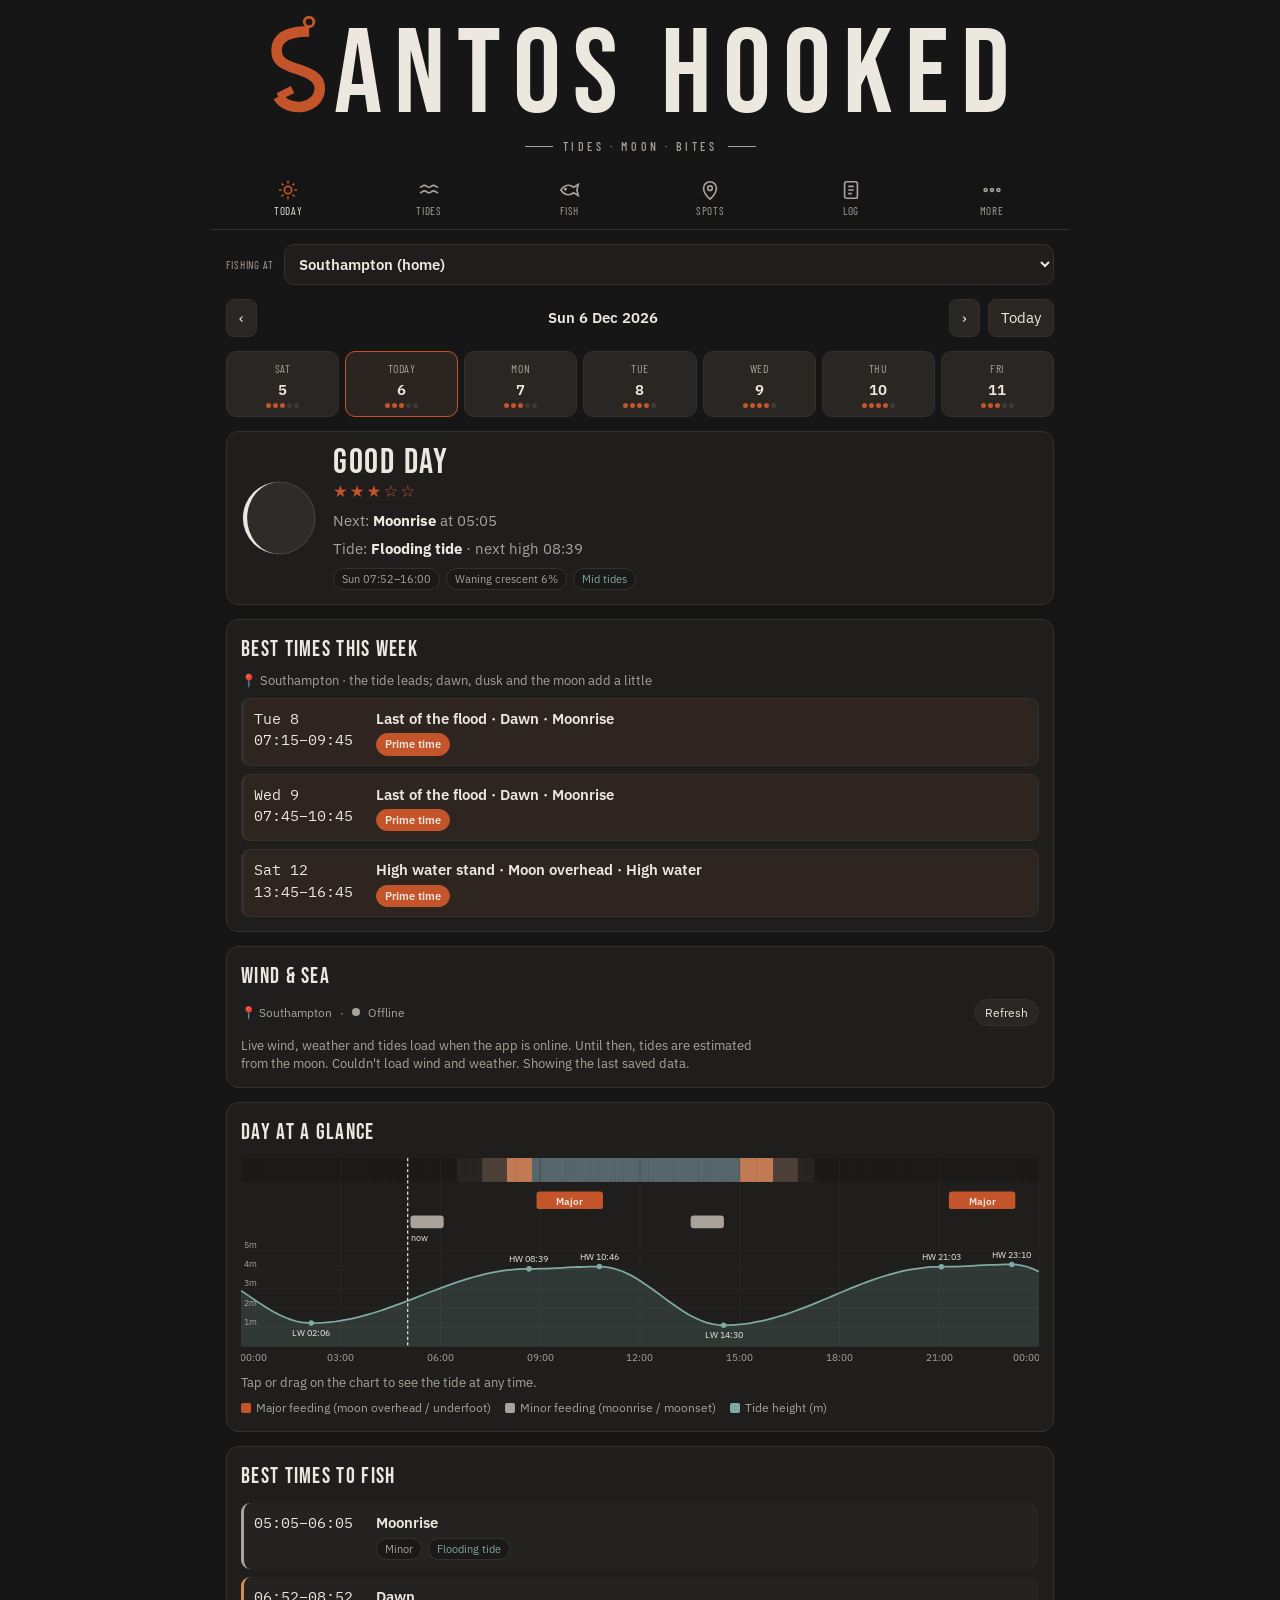
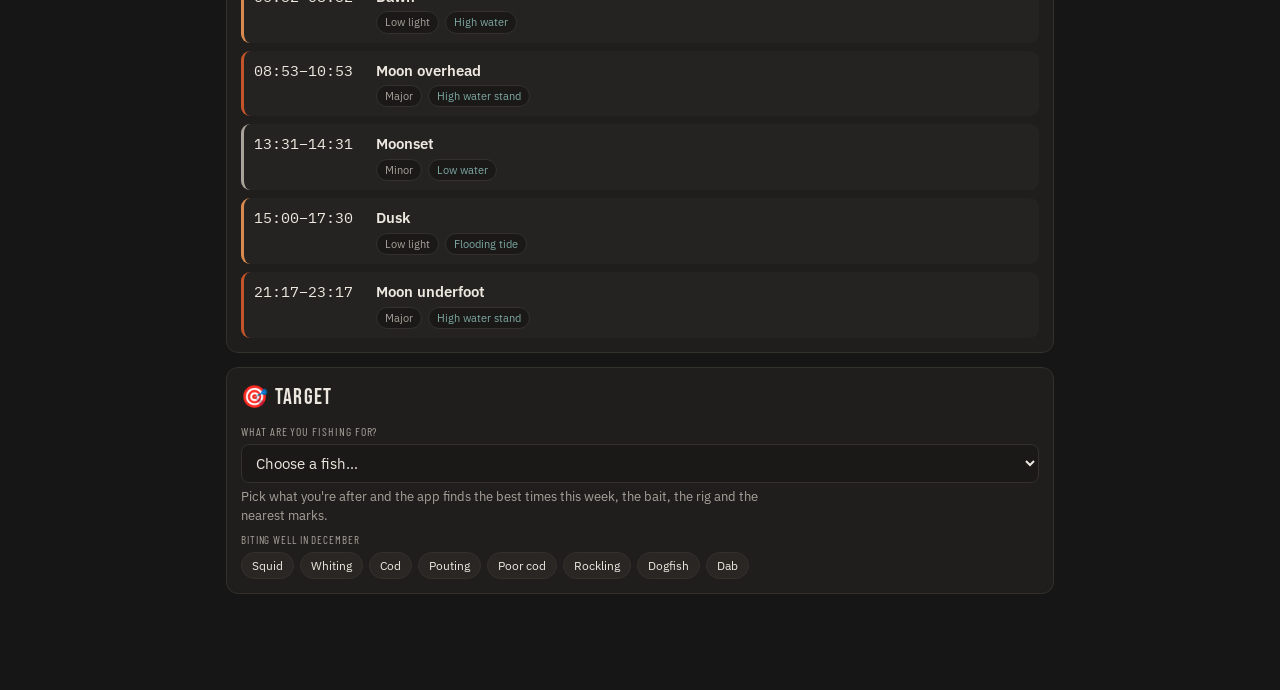
==== index.html @ 3e82cb3c "Best times and Target are now tide-led, hour by hour; dawn/dusk and moon are small bonuses Co-Author" ====
<!DOCTYPE html>
<html lang="en-GB">
<head>
<meta charset="utf-8">
<meta name="color-scheme" content="dark">
<meta name="viewport" content="width=device-width, initial-scale=1, viewport-fit=cover">
<title>Santos Hooked Tides</title>
<meta name="theme-color" content="#161616">
<meta name="apple-mobile-web-app-capable" content="yes">
<meta name="mobile-web-app-capable" content="yes">
<meta name="apple-mobile-web-app-status-bar-style" content="black-translucent">
<meta name="apple-mobile-web-app-title" content="Santos Tides">
<link rel="manifest" href="manifest.webmanifest">
<link rel="icon" href="icon-192.png">
<link rel="apple-touch-icon" href="apple-touch-icon.png">
<link rel="preconnect" href="https://fonts.googleapis.com">
<link rel="preconnect" href="https://fonts.gstatic.com" crossorigin>
<link href="https://fonts.googleapis.com/css2?family=Bebas+Neue&family=Barlow+Condensed:wght@500;600&family=IBM+Plex+Sans:wght@400;500;600&family=IBM+Plex+Mono:wght@500&display=swap" rel="stylesheet">
<style>
:root {
  /* Santos Hooked brand: charcoal, bone and rust; sea-green for water. Layout: one page per topic, bottom tab bar. */
  --sea: #161616;
  --panel: #1f1e1d;
  --card: #252321;
  --deep: #1a1918;
  --line: #34312d;
  --ink: #EDE8DF;
  --muted: #A8A29A;
  --rust: #C4552B;
  --moon: #EDE8DF;
  --tide: #7FA9A3;
  --dusk: #D98A4E;
  --bad: #D9634B;
  --font-display: "Bebas Neue", "Barlow Condensed", "Arial Narrow", sans-serif;
  --font-label: "Barlow Condensed", "Arial Narrow", sans-serif;
  --font-body: "IBM Plex Sans", "Segoe UI", system-ui, sans-serif;
  --font-mono: "IBM Plex Mono", ui-monospace, Menlo, monospace;
  color-scheme: dark;
}
* { box-sizing: border-box; }
html, body { overflow-x: clip; margin: 0; background: var(--sea); color: var(--ink); font-family: var(--font-body); font-size: 15px; line-height: 1.45; }
.wrap { display: grid; grid-template-columns: minmax(0, 1fr); gap: 14px; max-width: 860px; margin: 0 auto; padding: calc(16px + env(safe-area-inset-top)) calc(16px + env(safe-area-inset-right)) calc(96px + env(safe-area-inset-bottom)) calc(16px + env(safe-area-inset-left)); }
.wrap > *, .page > * { min-width: 0; }
header.brand { display: grid; gap: 8px; justify-items: center; text-align: center; }
header.brand h1 { display: inline-block; padding-left: .1em; }
h1 { font-family: var(--font-display); font-weight: 400; font-size: clamp(2rem, 10vw, 2.6rem); line-height: .9; margin: 0; letter-spacing: .1em; white-space: nowrap; }
h1 .hookS { height: .8em; width: auto; vertical-align: baseline; margin-right: .06em; overflow: visible; }
.tagline { display: flex; align-items: center; justify-content: center; gap: 10px; font-family: var(--font-label); font-weight: 500; font-size: .8rem; letter-spacing: .3em; color: var(--muted); text-transform: uppercase; }
.tagline i { display: block; width: 28px; height: 1px; background: var(--muted); }
.pagetitle { font-family: var(--font-display); font-weight: 400; font-size: 2rem; letter-spacing: .06em; margin: 4px 0 0; line-height: 1; }
.pagesub { color: var(--muted); margin: 4px 0 0; font-size: .9rem; }
h2 { font-family: var(--font-display); font-weight: 400; font-size: 1.45rem; letter-spacing: .06em; margin: 0 0 10px; }
h3 { font-family: var(--font-label); font-weight: 600; font-size: 1rem; letter-spacing: .08em; text-transform: uppercase; color: var(--muted); margin: 14px 0 6px; }
.mono { font-family: var(--font-mono); font-variant-numeric: tabular-nums; }
.page { display: none; gap: 14px; grid-template-columns: minmax(0, 1fr); }
.page.on { display: grid; }
.panel { background: var(--panel); border: 1px solid var(--line); border-radius: 12px; padding: 14px; }
button { font: inherit; color: var(--ink); background: #292623; border: 1px solid var(--line); border-radius: 8px; padding: 7px 12px; cursor: pointer; }
button:hover { background: #35302b; }
button:focus-visible, input:focus-visible, a:focus-visible { outline: 2px solid var(--rust); outline-offset: 2px; }
a { color: var(--tide); }
.nav { display: flex; align-items: center; gap: 8px; justify-content: space-between; }
.datelabel { font-weight: 600; text-align: center; flex: 1; }
.week { display: grid; grid-template-columns: repeat(7, minmax(0, 1fr)); gap: 6px; }
.day { padding: 8px 2px; text-align: center; border-radius: 10px; display: grid; gap: 2px; }
.day.sel { border-color: var(--rust); background: #2c2420; }
.day .dn { font-family: var(--font-label); font-size: .78rem; color: var(--muted); text-transform: uppercase; letter-spacing: .05em; }
.day .dd { font-weight: 600; }
.dots { display: flex; justify-content: center; gap: 2px; }
.dots i { width: 5px; height: 5px; border-radius: 50%; background: #3d3934; }
.dots i.on { background: var(--rust); }
.hero { display: grid; grid-template-columns: auto minmax(0, 1fr); gap: 16px; align-items: center; }
.rating { font-family: var(--font-display); font-size: 2.3rem; letter-spacing: .05em; line-height: 1; }
.stars { color: var(--rust); letter-spacing: 2px; font-size: 1.1rem; }
.next { margin-top: 6px; color: var(--muted); }
.next b { color: var(--ink); }
.kv { display: grid; grid-template-columns: minmax(0, 1fr) auto; gap: 6px 12px; }
.kv span:nth-child(odd) { color: var(--muted); }
.moonrow { display: flex; gap: 14px; align-items: center; margin-bottom: 10px; }
.moonname { font-weight: 600; font-size: 1.05rem; }
.list { display: grid; gap: 8px; }
.row { display: grid; grid-template-columns: 112px minmax(0, 1fr); gap: 10px; align-items: start; padding: 9px 10px; border-radius: 9px; background: var(--card); border-left: 3px solid var(--line); }
.row.major { border-left-color: var(--rust); }
.row.minor { border-left-color: var(--muted); }
.row.dawn, .row.dusk { border-left-color: var(--dusk); }
.row.prime { background: #2e2420; }
.row .what { font-weight: 600; }
.chips { display: flex; gap: 6px; flex-wrap: wrap; }
.row .chips { margin-top: 4px; }
.chip { font-size: .74rem; padding: 2px 8px; border-radius: 99px; background: var(--deep); color: var(--muted); border: 1px solid var(--line); }
.chip.prime { color: var(--ink); background: var(--rust); border-color: var(--rust); font-weight: 600; }
.chip.tide { color: var(--tide); }
.chip.size { color: var(--ink); border-color: #5a4a3e; }
.chip.ret { color: #fff; background: #7a2e20; border-color: #9a3d2a; font-weight: 600; }
.chip.bait { color: var(--ink); background: #1c1b1a; }
.timeline { overflow-x: auto; }
.timeline svg { display: block; width: 100%; min-width: 560px; height: auto; }
.legend { display: flex; gap: 14px; flex-wrap: wrap; font-size: .78rem; color: var(--muted); margin-top: 8px; }
.legend i { display: inline-block; width: 10px; height: 10px; border-radius: 2px; margin-right: 5px; vertical-align: -1px; }
table { width: 100%; border-collapse: collapse; font-variant-numeric: tabular-nums; }
td, th { padding: 7px 4px; border-bottom: 1px solid var(--line); text-align: left; vertical-align: top; }
th { font-family: var(--font-label); font-weight: 600; letter-spacing: .06em; text-transform: uppercase; color: var(--muted); font-size: .8rem; }
td.r, th.r { text-align: right; }
.hw { color: var(--tide); font-weight: 600; }
.note { color: var(--muted); font-size: .84rem; margin: 10px 0 0; max-width: 65ch; }
.calib { display: flex; gap: 8px; flex-wrap: wrap; align-items: center; margin-top: 10px; }
input[type="time"], input[type="search"] { font: inherit; color: var(--ink); background: var(--deep); border: 1px solid var(--line); border-radius: 8px; padding: 7px 10px; color-scheme: dark; }
input[type="search"] { width: 100%; }
.tidedays { display: grid; grid-template-columns: repeat(auto-fill, minmax(240px, 1fr)); gap: 10px; }
.tideday { background: var(--card); border: 1px solid var(--line); border-radius: 10px; padding: 10px 12px; }
.tideday.today { border-color: var(--rust); }
.tideday .tdh { display: flex; justify-content: space-between; align-items: baseline; gap: 8px; margin-bottom: 4px; }
.tideday .tdh b { font-family: var(--font-display); font-weight: 400; font-size: 1.3rem; letter-spacing: .05em; }
.tideday td { padding: 4px 2px; }
.cal { display: grid; grid-template-columns: repeat(7, minmax(0, 1fr)); gap: 5px; }
.cal .dh { font-family: var(--font-label); color: var(--muted); font-size: .75rem; text-align: center; letter-spacing: .06em; }
.cal button { padding: 6px 0 5px; display: grid; justify-items: center; gap: 3px; border-radius: 8px; }
.cal button.today { border-color: var(--rust); }
.cal .num { font-size: .82rem; font-weight: 600; }
.cal .blank { visibility: hidden; }
.events { display: grid; gap: 6px; }
.event { display: grid; grid-template-columns: 34px minmax(0, 1fr) auto; gap: 10px; align-items: center; padding: 8px 10px; background: var(--card); border-radius: 9px; }
.filters { display: flex; gap: 8px; flex-wrap: wrap; align-items: center; }
.filters button[aria-pressed="true"] { background: var(--rust); border-color: var(--rust); }
.species { display: grid; grid-template-columns: repeat(auto-fill, minmax(260px, 1fr)); gap: 10px; }
.fish { background: var(--card); border: 1px solid var(--line); border-radius: 10px; padding: 12px; display: grid; gap: 7px; align-content: start; }
.fish.peak { border-color: #7a3a20; }
.fish .note { margin: 0; }
.fishhead { display: flex; justify-content: space-between; align-items: flex-start; gap: 8px; }
.fishname { font-family: var(--font-display); font-size: 1.45rem; letter-spacing: .05em; line-height: 1; }
.latin { font-size: .75rem; color: var(--muted); font-style: italic; }
.season { display: grid; grid-template-columns: repeat(12, minmax(0, 1fr)); gap: 2px; }
.season i { font-style: normal; font-size: .66rem; text-align: center; padding: 2px 0; border-radius: 3px; background: var(--deep); color: #5a554f; }
.season i.on { background: #3a3430; color: var(--ink); }
.season i.pk { background: var(--rust); color: var(--ink); }
.season i.cur { outline: 1.5px solid var(--tide); }
.lbl { font-family: var(--font-label); font-size: .74rem; color: var(--muted); text-transform: uppercase; letter-spacing: .08em; }
.rulebox { display: grid; gap: 8px; }
.big { display: grid; grid-template-columns: repeat(auto-fit, minmax(130px, 1fr)); gap: 8px; }
.stat { background: var(--card); border-radius: 10px; padding: 10px 12px; border-left: 3px solid var(--rust); }
.stat b { display: block; font-family: var(--font-display); font-weight: 400; font-size: 1.7rem; letter-spacing: .04em; line-height: 1.05; }
.stat span { color: var(--muted); font-size: .8rem; }
.warn { border-left: 3px solid var(--bad); background: #2a1d1a; padding: 10px 12px; border-radius: 9px; font-size: .9rem; }
ul.tight { margin: 6px 0 0; padding-left: 18px; }
ul.tight li { margin: 3px 0; }
.tablewrap { overflow-x: auto; }
nav.tabs { position: sticky; top: 0; z-index: 10; background: rgba(22,22,22,.97); border-bottom: 1px solid var(--line); margin: 0 -16px; padding: calc(4px + env(safe-area-inset-top)) 8px 4px; display: grid; grid-template-columns: repeat(6, minmax(0, 1fr)); }
nav.tabs a { display: grid; justify-items: center; gap: 2px; padding: 6px 0; color: var(--muted); text-decoration: none; font-family: var(--font-label); font-size: .74rem; letter-spacing: .06em; text-transform: uppercase; border-radius: 8px; }
nav.tabs a svg { width: 22px; height: 22px; }
nav.tabs a.on { color: var(--ink); }
nav.tabs a.on svg { color: var(--rust); }
button.small, a.btnlink { font-size: .8rem; padding: 4px 10px; border-radius: 99px; }
a.btnlink { display: inline-block; text-decoration: none; color: var(--ink); background: #292623; border: 1px solid var(--line); }
.livebar { display: flex; align-items: center; gap: 8px; color: var(--muted); font-size: .82rem; margin: -4px 0 10px; }
.livebar button { margin-left: auto; }
.dotlive, .dotoff { width: 8px; height: 8px; border-radius: 50%; background: #6fae7a; }
.dotoff { background: var(--muted); }
.wxnow { display: flex; gap: 16px; align-items: center; }
.wxdir { display: grid; justify-items: center; gap: 2px; color: var(--tide); }
.wxbig { font-family: var(--font-display); font-size: 2.6rem; letter-spacing: .04em; line-height: 1; }
.wxbig small { font-size: 1.1rem; color: var(--muted); }
.wxmsg { padding: 8px 10px; border-radius: 8px; font-size: .88rem; background: var(--card); border-left: 3px solid var(--tide); }
.wxmsg.warn { border-left-color: var(--dusk); }
.wxmsg.bad { border-left-color: var(--bad); background: #2a1d1a; }
.hours { display: flex; gap: 4px; overflow-x: auto; padding: 6px 0 4px; }
.hr { flex: 0 0 52px; display: grid; justify-items: center; gap: 2px; padding: 6px 2px; border-radius: 8px; background: var(--card); font-size: .78rem; color: var(--tide); }
.hr .mono { color: var(--muted); font-size: .7rem; }
.hr b { color: var(--ink); font-size: .95rem; }
.hr .g { color: var(--muted); font-size: .7rem; }
.hr .rp { color: #8fb0d0; font-size: .7rem; min-height: 1em; }
.hr.good { background: #3a2620; box-shadow: inset 0 -3px 0 var(--rust); }
.hr.nowh { outline: 1.5px solid var(--ink); }
.tdwx { display: flex; gap: 8px; align-items: center; flex-wrap: wrap; margin: 2px 0 6px; font-size: .8rem; color: var(--muted); }
.tdwx svg { color: var(--tide); }
.srcline { font-size: .8rem; color: var(--tide); margin: 4px 0 0; }
form.logf { display: grid; gap: 10px; }
.frow { display: grid; grid-template-columns: repeat(auto-fit, minmax(140px, 1fr)); gap: 10px; }
.field { display: grid; gap: 4px; min-width: 0; }
.field label { font-family: var(--font-label); font-size: .78rem; letter-spacing: .08em; text-transform: uppercase; color: var(--muted); }
.field input, .field select, .field textarea { font: inherit; color: var(--ink); background: var(--deep); border: 1px solid var(--line); border-radius: 8px; padding: 8px 10px; color-scheme: dark; width: 100%; min-width: 0; }
.field textarea { min-height: 60px; resize: vertical; }
button.primary { background: var(--rust); border-color: var(--rust); font-weight: 600; }
.okmsg { padding: 8px 10px; border-radius: 8px; background: var(--card); border-left: 3px solid var(--rust); font-size: .9rem; }
.catch { display: grid; grid-template-columns: auto minmax(0, 1fr); gap: 10px; background: var(--card); border: 1px solid var(--line); border-radius: 10px; padding: 10px; }
.catch img { width: 88px; height: 88px; object-fit: cover; border-radius: 8px; }
.cbody { display: grid; gap: 6px; grid-column: auto; }
.catch:not(:has(img)) .cbody { grid-column: 1 / -1; }
.morelist { display: grid; gap: 10px; }
.morelist a { display: grid; grid-template-columns: 40px minmax(0, 1fr); gap: 12px; align-items: center; padding: 14px; background: var(--panel); border: 1px solid var(--line); border-radius: 12px; text-decoration: none; color: var(--ink); }
.morelist a svg { color: var(--rust); width: 30px; height: 30px; }
.morelist a b { font-family: var(--font-display); font-weight: 400; font-size: 1.4rem; letter-spacing: .05em; display: block; line-height: 1.1; }
.morelist a span { color: var(--muted); font-size: .85rem; }
.rig { display: grid; gap: 8px; }
.rig svg { width: 100%; max-width: 420px; height: auto; background: var(--deep); border-radius: 10px; }
ol.steps { margin: 4px 0 0; padding-left: 20px; }
ol.steps li { margin: 4px 0; }
.back { font-size: .85rem; }
.leaflet-container { font: inherit; }
.leaflet-popup-content a { color: #1a6f6a; }
.scrub { margin-top: 6px; font-size: .88rem; color: var(--muted); min-height: 1.4em; }
.scrub b { color: var(--ink); }
.timeline svg { touch-action: pan-x pan-y; cursor: crosshair; }
label.btnlike { font: inherit; color: var(--ink); background: #292623; border: 1px solid var(--line); border-radius: 8px; padding: 7px 12px; cursor: pointer; }
details.more { margin-top: 10px; }
details.more > summary { cursor: pointer; font-family: var(--font-label); font-size: .78rem; letter-spacing: .08em; text-transform: uppercase; color: var(--muted); padding: 6px 0; }
.bestrow { width: 100%; text-align: left; font: inherit; color: var(--ink); cursor: pointer; }
.locbar { display: flex; align-items: center; gap: 10px; flex-wrap: wrap; }
.locbar select { flex: 1; min-width: 0; font: inherit; font-weight: 600; color: var(--ink); background: var(--panel); border: 1px solid var(--line); border-radius: 10px; padding: 9px 10px; color-scheme: dark; }

@media (prefers-reduced-motion: no-preference) { button { transition: background .15s; } }
</style>
</head>
<body>
<div class="wrap">
  <header class="brand">
    <h1 aria-label="Santos Hooked"><svg class="hookS" viewBox="14 -2 96 162" aria-hidden="true"><circle cx="80" cy="8" r="8" fill="none" stroke="var(--rust)" stroke-width="5"/><path d="M80 24 C30 24 22 44 26 64 C32 92 98 84 98 120 C98 156 44 162 28 134" fill="none" stroke="var(--rust)" stroke-width="18"/><path d="M28 134 L52 122" fill="none" stroke="var(--rust)" stroke-width="13"/></svg>ANTOS HOOKED</h1>
    <div class="tagline"><i></i>Tides · Moon · Bites<i></i></div>
  </header>
  <nav class="tabs" aria-label="Pages">
  <a href="#today" data-p="today"><svg viewBox="0 0 24 24" fill="none" stroke="currentColor" stroke-width="1.8"><circle cx="12" cy="12" r="4"/><path d="M12 2v3M12 19v3M2 12h3M19 12h3M4.9 4.9l2.1 2.1M17 17l2.1 2.1M4.9 19.1L7 17M17 7l2.1-2.1"/></svg>Today</a>
  <a href="#tides" data-p="tides"><svg viewBox="0 0 24 24" fill="none" stroke="currentColor" stroke-width="1.8"><path d="M2 9c2.5 0 2.5-2 5-2s2.5 2 5 2 2.5-2 5-2 2.5 2 5 2M2 15c2.5 0 2.5-2 5-2s2.5 2 5 2 2.5-2 5-2 2.5 2 5 2"/></svg>Tides</a>
  <a href="#fish" data-p="fish"><svg viewBox="0 0 24 24" fill="none" stroke="currentColor" stroke-width="1.8"><path d="M2 12c3-5 9-7 14-3l5-3-1.5 6L21 18l-5-3c-5 4-11 2-14-3z"/><circle cx="7" cy="11" r=".8" fill="currentColor"/></svg>Fish</a>
  <a href="#spots" data-p="spots"><svg viewBox="0 0 24 24" fill="none" stroke="currentColor" stroke-width="1.8"><path d="M12 22s7-6.5 7-12a7 7 0 0 0-14 0c0 5.5 7 12 7 12z"/><circle cx="12" cy="10" r="2.5"/></svg>Spots</a>
  <a href="#log" data-p="log"><svg viewBox="0 0 24 24" fill="none" stroke="currentColor" stroke-width="1.8"><rect x="5" y="3" width="14" height="18" rx="2"/><path d="M9 8h6M9 12h6M9 16h4"/></svg>Log</a>
  <a href="#more" data-p="more"><svg viewBox="0 0 24 24" fill="none" stroke="currentColor" stroke-width="1.8"><circle cx="5" cy="12" r="1.6"/><circle cx="12" cy="12" r="1.6"/><circle cx="19" cy="12" r="1.6"/></svg>More</a>
</nav>
  <div class="locbar" id="locbar"></div>

  <!-- TODAY -->
  <section class="page" id="p-today">
    <div class="nav">
      <button id="prev" aria-label="Previous day">‹</button>
      <div class="datelabel" id="datelabel"></div>
      <button id="next" aria-label="Next day">›</button>
      <button id="today">Today</button>
    </div>
    <div class="week" id="week"></div>
    <div class="panel" id="warnings" style="display:none"></div>
    <div class="panel hero" id="hero"></div>
    <div class="panel" id="best"></div>
    <div class="panel" id="wx"></div>
    <div class="panel">
      <h2>Day at a glance</h2>
      <div class="timeline" id="timeline"></div>
      <div class="scrub" id="scrub">Tap or drag on the chart to see the tide at any time.</div>
      <div class="legend">
        <span><i style="background:var(--rust)"></i>Major feeding (moon overhead / underfoot)</span>
        <span><i style="background:var(--muted)"></i>Minor feeding (moonrise / moonset)</span>
        <span><i style="background:var(--tide)"></i>Tide height (m)</span>
      </div>
    </div>
    <div class="panel">
      <h2>Best times to fish</h2>
      <div class="list" id="windows"></div>
    </div>
    <div class="panel" id="target"></div>
  </section>

  <!-- TIDES -->
  <section class="page" id="p-tides">
    <div><div class="pagetitle" id="tidetitle">Tides · Southampton</div><p class="pagesub" id="tidesub"></p><p class="srcline" id="tidesrc"></p></div>
    <div class="tidedays" id="tidedays"></div>
    <div class="panel" id="calibpanel">
      <h2>Line up the tides</h2>
      <p class="note" style="margin-top:0">Southampton has a double high water: the tide rises to a 1st high, stays high for 2–3 hours, then makes a 2nd high before a quick ebb. Low water is the sharpest point, so the app times everything from it. Low waters are worked out from the moon and tuned to Southampton tide tables (usually within 10 min); a live ocean model is only used if it agrees to within 20 min, because in the Solent it runs about an hour early. The two highs are less exact (within about 30 min). Check <a href="https://easytide.admiralty.co.uk/" target="_blank" rel="noopener">Admiralty EasyTide</a> (easytide.admiralty.co.uk) once, type today's first low water here (Southampton) or first high water (elsewhere), and the app lines itself up.</p>
      <div class="calib">
        <label for="hwinput" id="hwlabel">Today's first low water:</label>
        <input type="time" id="hwinput">
        <button id="calib">Line up tides</button>
        <button id="reset">Reset</button>
        <span class="note" id="offsetnote" style="margin:0"></span>
      </div>
    </div>
    <div class="panel">
      <h2>Fishing the tide</h2>
      <ul class="tight">
        <li><b>Springs</b> (a day or two after new and full moon): big range, strong flow, food stirred up. Best for bass, rays, cod and smoothhound.</li>
        <li><b>Neaps</b>: gentle flow, clearer water. Easier for float fishing, mullet, wrasse and light lures.</li>
        <li><b>Flood tide</b> into high water is the classic shore window in the Solent; the first of the ebb often fishes well too.</li>
        <li>Southampton's high-water stand between the 1st and 2nd high gives you 2–3 extra hours at the top of the tide. The ebb that follows is fast.</li>
      </ul>
    </div>
  </section>

  <!-- MOON -->
  <section class="page" id="p-moon">
    <a class="back" href="#more">‹ More</a>
    <div><div class="pagetitle">Moon</div><p class="pagesub">Phase, rise and set, and the best days ahead</p></div>
    <div class="panel" id="moonnow"></div>
    <div class="panel">
      <h2>Next 4 weeks</h2>
      <div class="cal" id="cal"></div>
      <p class="note">Dots show the day's rating. Tap a day to open it.</p>
    </div>
    <div class="panel">
      <h2>Coming up</h2>
      <div class="events" id="events"></div>
    </div>
    <div class="panel">
      <h2>How the moon affects fishing</h2>
      <ul class="tight">
        <li><b>Major periods</b>: about 2 hours around the moon passing overhead or underfoot. Fish feed hardest then.</li>
        <li><b>Minor periods</b>: about 1 hour around moonrise and moonset.</li>
        <li><b>New and full moon</b> give the strongest days, and they also bring spring tides.</li>
        <li>When a major or minor period lands on <b>dawn or dusk</b>, with the tide flooding, high or just turned, it's prime time. At low water it isn't, whatever the moon says.</li>
        <li>For <b>squid at night</b>, a dark sky (new moon, or moon below the horizon) makes pier lights work best.</li>
      </ul>
    </div>
  </section>

  <!-- FISH -->
  <section class="page" id="p-fish">
    <div><div class="pagetitle" id="fishtitle">Fish of the Solent</div><p class="pagesub" id="fishsub"></p></div>
    <div class="filters">
      <button id="f-season" aria-pressed="true">In season</button>
      <button id="f-all" aria-pressed="false">All species</button>
      <input type="search" id="f-q" placeholder="Search fish or bait" aria-label="Search fish or bait">
    </div>
    <div class="species" id="species"></div>
    <p class="note" id="fishnote">Species and seasons are for the Solent and the south coast. Sizes are the legal minimum to keep a fish in the Southern IFCA area (Hampshire, Dorset and the Isle of Wight), measured from the tip of the snout to the end of the tail. See Rules for details.</p>
  </section>

  <!-- RULES -->
  <section class="page" id="p-rules">
    <a class="back" href="#more">‹ More</a>
    <div><div class="pagetitle">Rules · what you can keep</div><p class="pagesub" id="rulessub">Recreational sea angling, Southern IFCA area. Checked 7 Nov 2026.</p></div>
    <div id="rulesregion"></div>
    <div id="rules-pt" style="display:none"></div>
    <div id="rules-uk" style="display:contents">

    <div class="panel rulebox">
      <h2>Bass</h2>
      <div class="big">
        <div class="stat"><b>42 cm</b><span>minimum size</span></div>
        <div class="stat"><b>3 a day</b><span>per angler, Apr–Jan</span></div>
        <div class="stat"><b>Feb–Mar</b><span>catch and release only</span></div>
      </div>
      <ul class="tight">
        <li>Applies from the shore and from a boat. No bass may be taken with fixed or drift nets, and bass caught for fun can never be sold.</li>
        <li><b>Southampton Water bass nursery area</b>, 30 April to 1 November: from a boat you must not target bass or use sandeel as bait for any fish. Fawley power station outfall: all year. Shore fishing is not covered, but return small bass there.</li>
      </ul>
    </div>

    <div class="panel rulebox">
      <h2>Pollack</h2>
      <div class="big">
        <div class="stat"><b>30 cm</b><span>minimum size</span></div>
        <div class="stat"><b>3 a day</b><span>new limit for 2026</span></div>
      </div>
      <p class="note" style="margin:0">The UK and EU agreed a recreational limit of 3 pollack per angler per day for 2026. Check gov.uk that it's in force before you keep a fourth.</p>
    </div>

    <div class="panel">
      <h2>Must go back</h2>
      <ul class="tight">
        <li><b>European eel</b>: anglers can't keep them (Environment Agency byelaw).</li>
        <li><b>Tope</b>: tope caught on rod and line must be released (national rules).</li>
        <li><b>Shad</b> (allis and twaite): protected.</li>
        <li><b>Undulate ray</b>: endangered; release it alive (Angling Trust advice).</li>
        <li><b>Any fish under its minimum size</b>: return it to the sea straight away.</li>
      </ul>
    </div>

    <div class="panel">
      <h2>Minimum sizes · fish</h2>
      <div class="tablewrap"><table>
        <thead><tr><th>Species</th><th class="r">Legal min</th><th class="r">Recommended</th></tr></thead>
        <tbody id="sizetable"></tbody>
      </table></div>
      <p class="note">Legal = the law. Recommended = the size at which most fish have bred at least once (Angling Trust guidance). There's no legal daily limit for other species, but take only what you'll eat.</p>
    </div>

    <div class="panel">
      <h2>Minimum sizes · shellfish</h2>
      <div class="tablewrap"><table>
        <thead><tr><th>Species</th><th>Measure</th><th class="r">Min size</th></tr></thead>
        <tbody>
          <tr><td>Lobster</td><td>Carapace length</td><td class="r mono">87 mm</td></tr>
          <tr><td>Edible (brown) crab</td><td>Shell width</td><td class="r mono">140 mm</td></tr>
          <tr><td>Spider crab</td><td>Shell length</td><td class="r mono">M 130 / F 120 mm</td></tr>
          <tr><td>Velvet crab</td><td>Shell width</td><td class="r mono">65 mm</td></tr>
          <tr><td>King scallop</td><td>Shell width</td><td class="r mono">110 mm</td></tr>
          <tr><td>Queen scallop</td><td>Shell width</td><td class="r mono">40 mm</td></tr>
          <tr><td>Whelk</td><td>Shell length</td><td class="r mono">45 mm</td></tr>
          <tr><td>Razor clam</td><td>Shell length</td><td class="r mono">100 mm</td></tr>
          <tr><td>Mussel</td><td>Shell length</td><td class="r mono">50 mm</td></tr>
          <tr><td>Oyster</td><td>Won't pass a ring</td><td class="r mono">70 mm</td></tr>
          <tr><td>Cockle</td><td>Won't pass a square gauge</td><td class="r mono">23.8 mm</td></tr>
        </tbody>
      </table></div>
      <ul class="tight">
        <li>Never keep lobsters carrying eggs (berried) or with a V-notch in the tail.</li>
        <li>The crab and scallop sizes are for the eastern Channel (ICES area 7d), which includes the Solent.</li>
      </ul>
      <div class="warn" style="margin-top:10px">Shellfish from Southampton Water and parts of the Solent can be unsafe to eat because of water quality. Check the local shellfish classification before cooking anything you gather.</div>
    </div>

    <div class="panel">
      <h2>Sources</h2>
      <ul class="tight">
        <li><a href="https://www.southern-ifca.gov.uk/minimum-sizes" target="_blank" rel="noopener">Southern IFCA · minimum sizes</a></li>
        <li><a href="https://www.southern-ifca.gov.uk/bass-regulations" target="_blank" rel="noopener">Southern IFCA · bass rules and nursery areas</a></li>
        <li><a href="https://www.gov.uk/government/publications/minimum-conservation-reference-sizes-mcrs/minimum-conservation-reference-sizes-mcrs-in-uk-waters." target="_blank" rel="noopener">GOV.UK · minimum sizes in UK waters</a></li>
        <li><a href="https://www.gov.uk/government/publications/bass-industry-guidance-2026/bass-fishing-guidance-2025" target="_blank" rel="noopener">GOV.UK · bass fishing guidance</a></li>
        <li><a href="https://anglingtrust.net/minimum-conservation-reference-sizes-mcrss/" target="_blank" rel="noopener">Angling Trust · recommended sizes</a></li>
      </ul>
      <p class="note">Rules change. If in doubt, call Southern IFCA on 01202 721373. You can also ask them for a free fish measuring sticker.</p>
    </div>
    </div>
  </section>

  <!-- SPOTS -->
  <section class="page" id="p-spots">
    <div><div class="pagetitle">Spots</div><p class="pagesub" id="spotsub"></p></div>
    <div class="filters">
      <button id="s-month" aria-pressed="true">Good this month</button>
      <button id="s-all" aria-pressed="false">All spots</button>
    </div>
    <div class="panel" style="padding:0;overflow:hidden"><div id="map" style="height:340px;background:#1f1e1d"></div><div class="note" id="mapnote" style="margin:0;padding:8px 12px">Tap a mark to see what's in season and fish there. Rust = good this month · ★ = your spots · blue = selected place.</div></div>
    <div class="panel" id="myspots"></div>
    <div class="species" id="spots"></div>
    <p class="note">Access, parking and fishing rules can change. Follow local signs, and check tide times before walking out on spits or mud.</p>
  </section>

  <!-- LOG -->
  <section class="page" id="p-log">
    <div><div class="pagetitle">Catch log</div><p class="pagesub">Saved on this phone only. Tide, moon and wind are added automatically.</p></div>
    <div class="panel">
      <h2>Add a catch</h2>
      <form class="logf" id="logform">
        <div class="frow">
          <div class="field"><label for="l-sp">Species</label><select id="l-sp"></select></div>
          <div class="field"><label for="l-len">Length (cm)</label><input id="l-len" type="number" inputmode="decimal" step="0.5" min="0"></div>
          <div class="field"><label for="l-wt">Weight (kg)</label><input id="l-wt" type="number" inputmode="decimal" step="0.01" min="0"></div>
        </div>
        <div class="note" id="l-hint" style="margin:-4px 0 0"></div>
        <div class="frow">
          <div class="field"><label for="l-bait">Bait or lure</label><input id="l-bait" list="l-baits" autocomplete="off"><datalist id="l-baits"></datalist></div>
          <div class="field"><label for="l-spot">Spot</label><select id="l-spot"></select></div>
        </div>
        <div class="frow">
          <div class="field"><label for="l-time">When</label><input id="l-time" type="datetime-local"></div>
          <div class="field"><label for="l-kept">Kept or released</label><select id="l-kept"><option>Released</option><option>Kept</option></select></div>
        </div>
        <div class="field"><label for="l-photo">Photo</label><input id="l-photo" type="file" accept="image/*"></div>
        <div class="field"><label for="l-notes">Notes</label><textarea id="l-notes" placeholder="Who caught it, the rig, anything worth remembering"></textarea></div>
        <div class="chips"><button type="submit" class="primary">Save catch</button><button type="button" id="l-export">Export CSV</button></div>
        <div class="chips"><button type="button" id="l-backup">Back up catches</button><label class="btnlike" for="l-restore">Restore backup</label><input type="file" id="l-restore" accept="application/json,.json" style="display:none"></div>
        <p class="note" style="margin:0">Catches are saved on this phone only. Back up now and then, and keep the file in Google Drive or your email.</p>
      </form>
      <div class="okmsg" id="logmsg" style="display:none;margin-top:10px"></div>
    </div>
    <div class="panel"><h2>Your season</h2><div id="logstats"></div></div>
    <div class="list" id="loglist"></div>
  </section>

  <!-- RIGS & KNOTS -->
  <section class="page" id="p-rigs">
    <a class="back" href="#more">‹ More</a>
    <div><div class="pagetitle">Rigs &amp; knots</div><p class="pagesub">The rigs that cover most Solent shore fishing</p></div>

    <div class="panel rig">
      <h2>Two-hook flapper</h2>
      <svg viewBox="0 0 300 250" role="img" aria-label="Two-hook flapper rig diagram">
        <g stroke="#EDE8DF" stroke-width="2" fill="none">
          <line x1="120" y1="8" x2="120" y2="22"/><line x1="120" y1="34" x2="120" y2="196"/>
          <path d="M120 80 L205 108"/><path d="M120 140 L205 168"/>
          <path d="M205 108 v12 a6 6 0 0 1 -12 0 l3 -3"/><path d="M205 168 v12 a6 6 0 0 1 -12 0 l3 -3"/>
          <path d="M116 196 h8 v8 h-8z"/>
        </g>
        <g fill="#C4552B"><circle cx="120" cy="28" r="5"/><circle cx="120" cy="72" r="4"/><circle cx="120" cy="88" r="4"/><circle cx="120" cy="132" r="4"/><circle cx="120" cy="148" r="4"/></g>
        <path d="M120 206 c-12 14 -12 32 0 34 c12 -2 12 -20 0 -34z" fill="#7a7068"/>
        <g fill="#A8A29A" font-size="11" font-family="Barlow Condensed, sans-serif"><text x="132" y="18">Shock leader</text><text x="132" y="32">Swivel</text><text x="28" y="84">Beads + swivel</text><text x="214" y="122">Hook</text><text x="172" y="76">Snood 15–20 cm</text><text x="28" y="144">Beads + swivel</text><text x="132" y="204">Lead clip</text><text x="140" y="232">Lead</text></g>
      </svg>
      <p class="note" style="margin:0">Whiting, pouting, dab, flounder, dogfish. Size 1–2 hooks, 50–60 lb rig body. Plain lead lets the bait roll for flounder; a grip lead holds in fast tide.</p>
    </div>

    <div class="panel rig">
      <h2>Pulley pennel</h2>
      <svg viewBox="0 0 300 250" role="img" aria-label="Pulley pennel rig diagram">
        <g stroke="#EDE8DF" stroke-width="2" fill="none">
          <line x1="120" y1="8" x2="120" y2="36"/><line x1="130" y1="44" x2="130" y2="196"/>
          <path d="M120 36 Q170 50 185 70 L185 168"/>
          <path d="M185 168 v12 a6 6 0 0 1 -12 0 l3 -3"/><path d="M185 192 v12 a6 6 0 0 1 -12 0 l3 -3"/>
          <path d="M185 180 v12"/>
          <path d="M126 196 h8 v8 h-8z"/><path d="M130 160 l8 6"/>
        </g>
        <g fill="#C4552B"><circle cx="120" cy="40" r="6"/></g>
        <path d="M130 206 c-12 14 -12 32 0 34 c12 -2 12 -20 0 -34z" fill="#7a7068"/>
        <g fill="#A8A29A" font-size="11" font-family="Barlow Condensed, sans-serif"><text x="132" y="18">Shock leader</text><text x="26" y="44">Pulley bead/swivel</text><text x="196" y="110">Trace 60–80 lb</text><text x="196" y="186">Two hooks (pennel)</text><text x="56" y="166">Bait clip</text><text x="142" y="204">Lead link</text><text x="150" y="232">Grip lead</text></g>
      </svg>
      <p class="note" style="margin:0">Bass, rays, smoothhound and conger over rough ground. The pulley pulls the lead up off the snags when you wind in. Hooks 2/0–4/0.</p>
    </div>

    <div class="panel rig">
      <h2>Running ledger</h2>
      <svg viewBox="0 0 300 230" role="img" aria-label="Running ledger rig diagram">
        <g stroke="#EDE8DF" stroke-width="2" fill="none">
          <line x1="90" y1="8" x2="90" y2="110"/>
          <path d="M90 122 L250 190"/>
          <path d="M250 190 v12 a6 6 0 0 1 -12 0 l3 -3"/>
          <path d="M90 60 h-26"/>
        </g>
        <rect x="84" y="52" width="12" height="16" rx="2" fill="#4a453f"/>
        <path d="M64 64 c-10 12 -10 26 0 28 c10 -2 10 -16 0 -28z" fill="#7a7068"/>
        <g fill="#C4552B"><circle cx="90" cy="98" r="4"/><circle cx="90" cy="116" r="5"/></g>
        <g fill="#A8A29A" font-size="11" font-family="Barlow Condensed, sans-serif"><text x="102" y="18">Main line</text><text x="102" y="62">Lead slider (boom)</text><text x="102" y="102">Bead</text><text x="102" y="120">Swivel</text><text x="150" y="144">Trace 60–90 cm</text><text x="210" y="222">Hook</text></g>
      </svg>
      <p class="note" style="margin:0">The fish can take line without feeling the lead. Great for flounder in the estuaries, bass and mullet. Hook size 1 to 2/0 to suit the bait.</p>
    </div>

    <div class="panel rig">
      <h2>Float rig (squid, garfish, mackerel)</h2>
      <svg viewBox="0 0 300 250" role="img" aria-label="Float rig diagram">
        <path d="M0 84 q15 -6 30 0 t30 0 t30 0 t30 0 t30 0 t30 0 t30 0 t30 0 t30 0 t30 0" stroke="#7FA9A3" stroke-width="2" fill="none"/>
        <g stroke="#EDE8DF" stroke-width="2" fill="none"><line x1="120" y1="6" x2="120" y2="60"/><line x1="120" y1="112" x2="120" y2="210"/></g>
        <path d="M116 26 l8 0" stroke="#EDE8DF" stroke-width="4"/>
        <circle cx="120" cy="40" r="4" fill="#C4552B"/>
        <path d="M120 56 c-9 8 -9 40 0 56 c9 -16 9 -48 0 -56z" fill="#C4552B"/>
        <rect x="116" y="132" width="8" height="12" rx="2" fill="#7a7068"/>
        <circle cx="120" cy="154" r="4" fill="#C4552B"/><circle cx="120" cy="164" r="4" fill="#EDE8DF"/>
        <path d="M112 210 h16 l6 14 h-28z" fill="#D98A4E"/><path d="M106 226 l-6 10 M114 226 l-3 12 M126 226 l3 12 M134 226 l6 10" stroke="#EDE8DF" stroke-width="1.5"/>
        <g fill="#A8A29A" font-size="11" font-family="Barlow Condensed, sans-serif"><text x="134" y="30">Stop knot (sets depth)</text><text x="134" y="44">Bead</text><text x="138" y="76">Float</text><text x="134" y="142">Drilled bullet</text><text x="134" y="168">Bead + swivel</text><text x="134" y="192">Trace 60 cm</text><text x="148" y="222">Squid jig or baited hook</text></g>
      </svg>
      <p class="note" style="margin:0">Set the depth with the stop knot: 1–3 m for squid under lights, shallower for garfish. Use a size 4–6 hook with a mackerel strip for garfish and mackerel.</p>
    </div>

    <div class="panel">
      <h2>Knots</h2>
      <h3>Improved clinch: hooks and swivels on mono</h3>
      <ol class="steps"><li>Pass the line through the eye.</li><li>Wrap the tag end around the main line 5–7 times.</li><li>Push the tag through the small loop by the eye, then back through the big loop.</li><li>Wet it, pull tight slowly, trim.</li></ol>
      <h3>Palomar: best for braid</h3>
      <ol class="steps"><li>Double 15 cm of line and push the loop through the eye.</li><li>Tie a loose overhand knot with the doubled line.</li><li>Pass the hook or swivel through the loop.</li><li>Wet it, pull both ends tight, trim.</li></ol>
      <h3>Uni knot: all-rounder</h3>
      <ol class="steps"><li>Pass the line through the eye and lay the tag back alongside, making a loop.</li><li>Wrap the tag around both lines inside the loop 5–6 times.</li><li>Wet it and pull the tag to snug the turns.</li><li>Pull the main line to slide the knot down to the eye. Trim.</li></ol>
      <h3>Uni-to-uni: main line to shock leader</h3>
      <ol class="steps"><li>Overlap the two ends by about 20 cm.</li><li>Tie a uni knot with the leader around the main line (5 turns).</li><li>Tie a uni knot with the main line around the leader (8–10 turns if it's braid).</li><li>Wet both, pull them together, trim close.</li></ol>
      <h3>Stop knot: for float rigs</h3>
      <ol class="steps"><li>Lay a short piece of line or power gum along the main line, making a loop.</li><li>Wrap the tag through the loop 4–5 times.</li><li>Pull tight and leave the ends 1 cm long so they pass through the rod rings.</li></ol>
    </div>

    <div class="panel">
      <h2>Quick guide</h2>
      <ul class="tight">
        <li><b>Shock leader:</b> 10 lb breaking strain for every 1 oz of lead (5 oz lead = 50 lb leader). Always use one when casting hard; a snapped lead can kill.</li>
        <li><b>Hooks:</b> size 1–2 for whiting, pouting, dab and flounder; 2–6 for plaice and sole; 6–10 for mullet and bream; 1/0–3/0 for bass and smoothhound; 3/0–6/0 for rays and conger.</li>
        <li><b>Leads:</b> grip leads in fast tide (Calshot, Hurst); plain leads to roll a bait in the estuaries.</li>
      </ul>
    </div>
  </section>

  <!-- MORE -->
  <section class="page" id="p-more">
    <div><div class="pagetitle">More</div></div>
    <div class="panel"><div class="field" style="margin:0"><label for="langsel">Language / Idioma</label><select id="langsel" data-notr><option value="en">English</option><option value="pt">Português (Portugal)</option></select></div></div>
    <div class="morelist">
      <a href="#moon"><svg viewBox="0 0 24 24" fill="none" stroke="currentColor" stroke-width="1.8"><path d="M20 14.5A8 8 0 1 1 9.5 4a6.5 6.5 0 0 0 10.5 10.5z"/></svg><div><b>Moon</b><span>Phases, calendar, best days and spring tides</span></div></a>
      <a href="#rules"><svg viewBox="0 0 24 24" fill="none" stroke="currentColor" stroke-width="1.8"><path d="M3 8l2-2 13 13-2 2zM7 6l2 2M9 4l2 2M11 6l1 1M13 8l2 2M15 10l1 1"/></svg><div><b>Rules</b><span>Legal sizes, bag limits, bass nursery areas, shellfish</span></div></a>
      <a href="#rigs"><svg viewBox="0 0 24 24" fill="none" stroke="currentColor" stroke-width="1.8"><path d="M12 2v12a4 4 0 1 1-4-4"/><circle cx="12" cy="2.5" r="1"/></svg><div><b>Rigs &amp; knots</b><span>Flapper, pulley, ledger and float rigs, plus 5 knots</span></div></a>
    </div>
    <div class="panel">
      <h2>About</h2>
      <p class="note" style="margin-top:0">Weather warnings: Met Office (UK) and IPMA (Portugal and Madeira). Wind, weather, pressure, waves and tides away from official stations: Open-Meteo, for wherever you choose or your phone's location, refreshed every 20 minutes while the app is open. Solent tides: tuned to Southampton tables. Water clarity: an estimate from recent waves, rain and tides. Moon, sun and feeding times: worked out on your phone. Rules checked 7 November 2026. Contains ADMIRALTY® tidal data: © Crown Copyright and database right. Made for Santos Hooked. App version 21 (auto-updates from GitHub).</p>
    </div>
  </section>
</div>



<script>
(function () {
  let LAT = 50.9097, LNG = -1.4044;
  const HWI_MIN = 670; // lunitidal interval estimate for Southampton (first HW)
  const MEAN = 2.6;    // mean sea level above chart datum, m
  const rad = Math.PI / 180, dayMs = 864e5, J1970 = 2440588, J2000 = 2451545, MIN = 6e4, HOUR = 36e5;
  const e = rad * 23.4397; let phi = rad * LAT, lw = rad * -LNG;

  // ---------- astronomy (low precision, after suncalc / Meeus) ----------
  const toDays = t => t / dayMs - 0.5 + J1970 - J2000;
  const ra = (l, b) => Math.atan2(Math.sin(l) * Math.cos(e) - Math.tan(b) * Math.sin(e), Math.cos(l));
  const dec = (l, b) => Math.asin(Math.sin(b) * Math.cos(e) + Math.cos(b) * Math.sin(e) * Math.sin(l));
  const alt = (H, d) => Math.asin(Math.sin(phi) * Math.sin(d) + Math.cos(phi) * Math.cos(d) * Math.cos(H));
  const sidereal = d => rad * (280.16 + 360.9856235 * d) - lw;
  function sunCoords(d) {
    const M = rad * (357.5291 + 0.98560028 * d);
    const C = rad * (1.9148 * Math.sin(M) + 0.02 * Math.sin(2 * M) + 0.0003 * Math.sin(3 * M));
    const L = M + C + rad * 102.9372 + Math.PI;
    return { dec: dec(L, 0), ra: ra(L, 0) };
  }
  function moonCoords(d) {
    const L = rad * (218.316 + 13.176396 * d), M = rad * (134.963 + 13.064993 * d), F = rad * (93.272 + 13.22935 * d);
    const l = L + rad * 6.289 * Math.sin(M), b = rad * 5.128 * Math.sin(F);
    return { ra: ra(l, b), dec: dec(l, b), dist: 385001 - 20905 * Math.cos(M) };
  }
  const norm = H => ((H + Math.PI) % (2 * Math.PI) + 2 * Math.PI) % (2 * Math.PI) - Math.PI;
  function sunAlt(t) { const d = toDays(t), c = sunCoords(d); return alt(sidereal(d) - c.ra, c.dec) / rad; }
  function moonState(t) { const d = toDays(t), c = moonCoords(d), H = sidereal(d) - c.ra; return { alt: alt(H, c.dec) / rad, H: norm(H) }; }
  function moonPhase(t) {
    const d = toDays(t), s = sunCoords(d), m = moonCoords(d), sd = 149598000;
    const p = Math.acos(Math.sin(s.dec) * Math.sin(m.dec) + Math.cos(s.dec) * Math.cos(m.dec) * Math.cos(s.ra - m.ra));
    const inc = Math.atan2(sd * Math.sin(p), m.dist - sd * Math.cos(p));
    const ang = Math.atan2(Math.cos(s.dec) * Math.sin(s.ra - m.ra), Math.sin(s.dec) * Math.cos(m.dec) - Math.cos(s.dec) * Math.sin(m.dec) * Math.cos(s.ra - m.ra));
    return { frac: (1 + Math.cos(inc)) / 2, phase: 0.5 + 0.5 * inc * (ang < 0 ? -1 : 1) / Math.PI };
  }
  function crossings(a, b, fn, thr, step) {
    const out = []; let pv = fn(a) - thr;
    for (let t = a + step; t <= b; t += step) {
      const cv = fn(t) - thr;
      if ((pv < 0) !== (cv < 0)) out.push({ t: t - step + (-pv) / (cv - pv) * step, type: cv > pv ? 'rise' : 'set' });
      pv = cv;
    }
    return out;
  }
  function transits(a, b) {
    const step = 10 * MIN, out = []; let pv = moonState(a).H;
    for (let t = a + step; t <= b; t += step) {
      const cv = moonState(t).H;
      if (pv < 0 && cv >= 0 && cv - pv < 1) out.push({ t: t - step + (-pv) / (cv - pv) * step, type: 'upper' });
      else if (pv > 2 && cv < -2) out.push({ t: t - step + (Math.PI - pv) / (cv + 2 * Math.PI - pv) * step, type: 'lower' });
      pv = cv;
    }
    return out;
  }

  // ---------- UK time ----------
  function lastSun(y, mo) { const d = new Date(Date.UTC(y, mo + 1, 0)); return Date.UTC(y, mo, d.getUTCDate() - d.getUTCDay(), 1); }
  function ukOff(t) { const y = new Date(t).getUTCFullYear(); return (t >= lastSun(y, 2) && t < lastSun(y, 9)) ? HOUR : 0; }
  function ukMidnight(y, m, d) { const t = Date.UTC(y, m, d); return t - ukOff(t); }
  function ukParts(t) { const x = new Date(t + ukOff(t)); return { y: x.getUTCFullYear(), m: x.getUTCMonth(), d: x.getUTCDate(), dow: x.getUTCDay(), hh: x.getUTCHours(), mm: x.getUTCMinutes() }; }
  const pad = n => String(n).padStart(2, '0');
  function fmt(t) { const p = ukParts(t); return pad(p.hh) + ':' + pad(p.mm); }
  const DOW = ['Sun', 'Mon', 'Tue', 'Wed', 'Thu', 'Fri', 'Sat'];
  const MON = ['Jan', 'Feb', 'Mar', 'Apr', 'May', 'Jun', 'Jul', 'Aug', 'Sep', 'Oct', 'Nov', 'Dec'];
  const MONTH = ['January', 'February', 'March', 'April', 'May', 'June', 'July', 'August', 'September', 'October', 'November', 'December'];

  // ---------- storage ----------
  let offsetMin = 0;
  try { offsetMin = Number(localStorage.getItem('solent-tide-offset')) || 0; } catch (err) { offsetMin = 0; }
  function saveOffset() { try { localStorage.setItem('solent-tide-offset', String(offsetMin)); } catch (err) {} }

  // ---------- tides ----------
  function springF(t) { const p = moonPhase(t - 1.5 * dayMs).phase; return (1 + Math.cos(4 * Math.PI * p)) / 2; }
  const rangeAt = t => 1.9 + 2.1 * springF(t);
  // Southampton shape: low water is the sharp, reliable point; then a long flood to a 1st high water,
  // a stand of ~2.5 h to a 2nd high water, and a quick ebb. Offsets checked against Southampton tables (Nov 2026).
  const LW_SHIFT = -28, HW1_AFTER_LW = 393, HW2_AFTER_LW = 520;
  function shapeFromLW(lws) {
    const ex = []; lws = lws.slice().sort((a, b) => a - b);
    lws.forEach((t, i) => {
      ex.push({ t, type: 'LW', h: MEAN - rangeAt(t) / 2 });
      const n = lws[i + 1]; if (!n) return;
      const h1 = t + HW1_AFTER_LW * MIN, h2 = t + HW2_AFTER_LW * MIN, H = MEAN + rangeAt(h1) / 2;
      ex.push({ t: h1, type: 'HW', n: 1, h: H });
      if (h2 < n - 100 * MIN) ex.push({ t: h2, type: 'HW', n: 2, h: H + 0.12 });
    });
    return ex;
  }
  function estimateLW(trs) {
    const hw = trs.map(x => x.t + HWI_MIN * MIN).sort((a, b) => a - b), out = [];
    for (let i = 0; i < hw.length - 1; i++) {
      const t0 = (hw[i] + hw[i + 1]) / 2 + LW_SHIFT * MIN, p = moonPhase(t0).phase;
      // spring–neap (priming/lagging) correction fitted to Southampton low waters, Nov 2026: rms error ~5 min
      out.push(t0 - (27.6 + 28.5 * Math.sin(4 * Math.PI * p) - 20.6 * Math.cos(4 * Math.PI * p)) * MIN);
    }
    return out;
  }
  function buildTides(trs) { return shapeFromLW(estimateLW(trs).map(t => t + offsetMin * MIN)); }

  // Weymouth shape: sharp high water, then a double low water (~4.5 h and ~7 h after high).
  // Time and height after the moon's transit, fitted to Weymouth tables (Nov 2026): rms ~11 min.
  const WEY_T = [370.604, -26.843, 57.141, -16.271, -0.483], WEY_H = [2.117, 0.249, 0.304, -0.14, -0.075];
  const harm = (c, p) => c[0] + c[1] * Math.sin(4 * Math.PI * p) + c[2] * Math.cos(4 * Math.PI * p) + c[3] * Math.sin(2 * Math.PI * p) + c[4] * Math.cos(2 * Math.PI * p);
  function buildWeymouth(trs) {
    const hws = trs.map(x => { const p = moonPhase(x.t + 370 * MIN).phase; return { t: x.t + (harm(WEY_T, p) + offsetMin) * MIN, h: harm(WEY_H, p) }; }).sort((a, b) => a.t - b.t);
    const ex = [];
    hws.forEach((hw, i) => {
      ex.push({ t: hw.t, type: 'HW', h: hw.h });
      const n = hws[i + 1]; if (!n) return;
      const sp = springF(hw.t), lw = 0.85 - 0.3 * sp;
      ex.push({ t: hw.t + 270 * MIN, type: 'LW', n: 1, h: lw + 0.08 });
      if (hw.t + 420 * MIN < n.t - 150 * MIN) ex.push({ t: hw.t + 420 * MIN, type: 'LW', n: 2, h: lw });
    });
    return ex;
  }

  function tideAt(ex, x) {
    for (let i = 0; i < ex.length - 1; i++) if (x >= ex[i].t && x < ex[i + 1].t) {
      const a = ex[i], b = ex[i + 1], f = (x - a.t) / (b.t - a.t);
      return a.h + (b.h - a.h) * (1 - Math.cos(Math.PI * f)) / 2;
    }
    return MEAN;
  }
  function tideState(ex, x) {
    let i = ex.findIndex(q => q.t > x); if (i <= 0) return '';
    const pv = ex[i - 1], nx = ex[i];
    if (pv.type === nx.type) return pv.type === 'HW' ? 'High water stand' : 'Low water stand';
    if (x - pv.t <= HOUR) return pv.type === 'HW' ? 'High water' : 'Low water';
    if (nx.t - x <= HOUR) return nx.type === 'HW' ? 'High water' : 'Low water';
    return nx.type === 'HW' ? 'Flooding tide' : 'Ebbing tide';
  }

  // ---------- day model ----------
  const cache = {};
  function setGeo(lat, lng) { LAT = lat; LNG = lng; phi = rad * lat; lw = rad * -lng; Object.keys(cache).forEach(k => delete cache[k]); }
  function computeDay(y, m, d) {
    const key = y + '-' + m + '-' + d + '@' + offsetMin + '@' + liveVer() + '@' + LAT.toFixed(3) + ',' + LNG.toFixed(3);
    if (cache[key]) return cache[key];
    const start = ukMidnight(y, m, d), end = ukMidnight(y, m, d + 1), step = 5 * MIN;
    const sun = crossings(start, end, sunAlt, -0.833, step);
    const sunrise = (sun.find(s => s.type === 'rise') || {}).t, sunset = (sun.find(s => s.type === 'set') || {}).t;
    const moon = crossings(start, end, t => moonState(t).alt, 0.125, step);
    const trs = transits(start - 30 * HOUR, end + 20 * HOUR);
    const admT = admTidesFor(start, end), liveT = admT ? null : liveTidesFor(start, end, trs), base = liveT || (inSolent() ? buildTides(trs) : inWeymouth() ? buildWeymouth(trs) : []),
      tides = admT ? base.filter(q => q.t < admT[0].t - 3 * HOUR).concat(admT) : base;
    const ph = moonPhase(start + 12 * HOUR);
    const wins = [];
    trs.filter(x => x.t >= start && x.t < end).forEach(x => wins.push({ kind: 'major', label: x.type === 'upper' ? 'Moon overhead' : 'Moon underfoot', s: x.t - HOUR, e: x.t + HOUR }));
    moon.forEach(x => wins.push({ kind: 'minor', label: x.type === 'rise' ? 'Moonrise' : 'Moonset', s: x.t - 30 * MIN, e: x.t + 30 * MIN }));
    const light = [];
    if (sunrise) light.push({ kind: 'dawn', label: 'Dawn', s: sunrise - HOUR, e: sunrise + HOUR });
    if (sunset) light.push({ kind: 'dusk', label: 'Dusk', s: sunset - HOUR, e: sunset + 90 * MIN });
    let overlap = 0;
    wins.forEach(w => {
      let o = 0; light.forEach(l => { o += Math.max(0, Math.min(w.e, l.e) - Math.max(w.s, l.s)); });
      w.prime = o >= 20 * MIN; overlap += o * (w.kind === 'major' ? 1 : 0.6);
    });
    light.forEach(l => { l.prime = wins.some(w => w.prime && Math.min(w.e, l.e) > Math.max(w.s, l.s)); });
    const all = wins.concat(light).sort((a, b) => a.s - b.s);
    all.forEach(w => { w.tide = tideState(tides, (w.s + w.e) / 2); });
    // prime time also needs a fishable tide: flooding, high, or the first 2 hours of the ebb (not low water or the late ebb)
    const tideOK = t => { if (!tides.length) return true; const st = tideState(tides, t); if (!st) return true; if (/Low water/.test(st)) return false;
      if (/Ebbing/.test(st)) { const hw = tides.filter(q => q.type === 'HW' && q.t <= t).pop(); return !!hw && t - hw.t <= 2 * HOUR; } return true; };
    all.forEach(w => { w.tideOK = tideOK((w.s + w.e) / 2); if (w.prime && !w.tideOK) w.prime = false; });
    light.forEach(l => { l.prime = l.tideOK && wins.some(w => w.prime && Math.min(w.e, l.e) > Math.max(w.s, l.s)); });
    const phaseF = (1 + Math.cos(4 * Math.PI * ph.phase)) / 2, sp = springF(start + 12 * HOUR);
    const score = 15 + 35 * phaseF + 20 * sp + 30 * Math.min(1, overlap / (90 * MIN));
    const stars = Math.max(1, Math.min(5, Math.round(score / 20)));
    const res = { y, m, d, start, end, sunrise, sunset, moon, tides, ph, wins: all, stars, sp, live: !!liveT, adm: !!admT };
    cache[key] = res; return res;
  }

  // ---------- rendering helpers ----------
  const RATING = ['', 'Slow', 'Fair', 'Good', 'Very good', 'Excellent'];
  function phaseName(p) {
    if (p < 0.03 || p > 0.97) return 'New moon';
    if (p < 0.22) return 'Waxing crescent';
    if (p < 0.28) return 'First quarter';
    if (p < 0.47) return 'Waxing gibbous';
    if (p < 0.53) return 'Full moon';
    if (p < 0.72) return 'Waning gibbous';
    if (p < 0.78) return 'Last quarter';
    return 'Waning crescent';
  }
  function moonSVG(p, k, size) {
    const r = size / 2 - 2, c = size / 2;
    let lit = '';
    if (k > 0.99) lit = `<circle cx="${c}" cy="${c}" r="${r}" fill="var(--moon)"/>`;
    else if (k > 0.01) {
      const waxing = p < 0.5, rx = Math.abs(1 - 2 * k) * r;
      const outer = waxing ? 1 : 0, term = waxing ? (k < 0.5 ? 0 : 1) : (k < 0.5 ? 1 : 0);
      lit = `<path d="M${c},${c - r} A${r},${r} 0 0 ${outer} ${c},${c + r} A${rx},${r} 0 0 ${term} ${c},${c - r} Z" fill="var(--moon)"/>`;
    }
    return `<svg width="${size}" height="${size}" viewBox="0 0 ${size} ${size}" role="img" aria-label="${phaseName(p)}"><circle cx="${c}" cy="${c}" r="${r}" fill="#2e2c29" stroke="#4a453f"/>${lit}</svg>`;
  }
  const starStr = n => '★'.repeat(n) + '☆'.repeat(5 - n);
  const springLabel = f => f > 0.66 ? 'Spring tides (big range, strong flow)' : f < 0.33 ? 'Neap tides (small range, slack flow)' : 'Between springs and neaps';



  // ---------- fish data (Solent and nearby) ----------
  // m = months caught (0 = Jan), p = peak, min = legal minimum (Southern IFCA / UK), bag = legal daily limit, where = shore/boat, ret = must return
  const FISH_UK = [
    { n: 'Bass', l: 'Dicentrarchus labrax', m: [0,3,4,5,6,7,8,9,10,11], p: [5,6,7,8,9], min: '42 cm', bag: '3 a day · Feb–Mar release only', where: 'Shore & boat', bait: ['Peeler crab', 'Ragworm', 'Live or frozen sandeel', 'Soft plastics & surface lures'], tip: 'Dawn and dusk on the flood and first of the ebb, in the surf line or around structure. Shown in season Apr–Jan because Feb–Mar is release only.' },
    { n: 'Squid', l: 'Loligo vulgaris', m: [8,9,10,11,0], p: [9,10,11], min: null, where: 'Shore & boat', bait: ['Egi jigs 2.0–2.5', 'Squid jig under a float', 'Mackerel strip on a jig'], tip: 'After dark under pier and harbour lights, around high water. Slow lifts and long pauses.' },
    { n: 'Cuttlefish', l: 'Sepia officinalis', m: [3,4,5,8,9,10], p: [4], min: null, where: 'Shore & boat', bait: ['Egi jigs', 'Mackerel strip under a float', 'Prawn'], tip: 'They come into the Solent shallows to breed in spring. Fish slowly near weed and structure.' },
    { n: 'Whiting', l: 'Merlangius merlangus', m: [9,10,11,0,1], p: [10,11], min: '27 cm', where: 'Shore & boat', bait: ['Mackerel strip', 'Squid strip', 'Lugworm tipped with squid'], tip: 'Best after dark. Two- or three-hook flapper rig with size 1–2 hooks.' },
    { n: 'Cod', l: 'Gadus morhua', m: [10,11,0,1], p: [11,0], min: '35 cm', where: 'Shore & boat', bait: ['Black lugworm', 'Squid', 'Lug & squid cocktail', 'Peeler crab'], tip: 'Scarce in the Solent. Go for big spring tides at night after a blow, when the water has colour.' },
    { n: 'Pouting', l: 'Trisopterus luscus', m: [8,9,10,11,0,1,2], p: [9,10,11], min: null, where: 'Shore & boat', bait: ['Ragworm', 'Squid strip', 'Mackerel strip'], tip: 'Around piers, wrecks and rough ground. Bites well, so it\'s great for the kids.' },
    { n: 'Poor cod', l: 'Trisopterus minutus', m: [8,9,10,11,0,1,2], p: [10,11], min: null, where: 'Shore & boat', bait: ['Ragworm', 'Squid strip'], tip: 'Small cousin of the pouting, found on the same marks. Good live bait for bass.' },
    { n: 'Rockling', l: 'Gaidropsarus spp.', m: [9,10,11,0,1,2], p: [11,0,1], min: null, where: 'Shore', bait: ['Ragworm', 'Lugworm', 'Squid strip'], tip: 'Rough ground and harbour walls at night in winter.' },
    { n: 'Pollack', l: 'Pollachius pollachius', m: [3,4,5,6,7,8,9,10,11], p: [5,6,7,8,9], min: '30 cm', bag: '3 a day (2026)', where: 'Mostly boat; rocks', bait: ['Soft plastic eels & shads', 'Live sandeel', 'Ragworm under a float'], tip: 'Rocks and wrecks: Hurst, the Isle of Wight and Dorset. Dawn and dusk; keep the lure just off the bottom.' },
    { n: 'Dogfish', l: 'Scyliorhinus canicula', m: [0,1,2,3,4,5,6,7,8,9,10,11], p: [9,10,11,0,1,2], min: null, where: 'Shore & boat', bait: ['Mackerel', 'Squid', 'Sandeel'], tip: 'Bites all year, mostly at night. A fish bait on the bottom will find them.' },
    { n: 'Bull huss', l: 'Scyliorhinus stellaris', m: [0,1,2,3,4,5,6,7,8,9,10,11], p: [5,6,7,8], min: null, where: 'Boat; deep rough ground', bait: ['Mackerel fillet', 'Squid', 'Whole small pouting'], tip: 'Big cousin of the dogfish. Rough ground at night; return it to grow.' },
    { n: 'Smoothhound', l: 'Mustelus spp.', m: [3,4,5,6,7,8,9], p: [4,5,6], min: null, where: 'Shore & boat', bait: ['Peeler crab (best)', 'Hardback crab', 'Squid'], tip: 'Calshot and Lepe on the flood, evening into dark. They run hard, so set a strong drag. Release recommended.' },
    { n: 'Tope', l: 'Galeorhinus galeus', m: [4,5,6,7,8], p: [5,6,7], min: null, ret: true, where: 'Boat', bait: ['Whole mackerel', 'Mackerel flapper'], tip: 'Fast-running shark on the banks off the Isle of Wight. Wire trace. Rod-caught tope must go back.' },
    { n: 'Thornback ray', l: 'Raja clavata', m: [2,3,4,5,8,9], p: [3,4], min: '40 cm whole / 20 cm wing', where: 'Shore & boat', bait: ['Mackerel', 'Sandeel', 'Herring', 'Peeler crab'], tip: 'Spring is best. Night on the flood, with a big bait on a pulley rig.' },
    { n: 'Small-eyed ray', l: 'Raja microocellata', m: [3,4,5,6,7,8,9], p: [5,6,7], min: '40 cm whole / 20 cm wing', where: 'Shore & boat', bait: ['Sandeel (best)', 'Squid', 'Mackerel strip'], tip: 'Sandy beaches near the Needles and the Isle of Wight, at night.' },
    { n: 'Spotted & blonde ray', l: 'Raja montagui / brachyura', m: [3,4,5,6,7,8,9], p: [5,6,7], min: '40 cm whole / 20 cm wing', where: 'Boat', bait: ['Sandeel', 'Squid', 'Mackerel'], tip: 'Sandbanks in the western Solent and off the Isle of Wight.' },
    { n: 'Undulate ray', l: 'Raja undulata', m: [3,4,5,6,7,8,9], p: [4,5,6], min: null, ret: true, where: 'Shore & boat', bait: ['Sandeel', 'Squid', 'Mackerel'], tip: 'Recognisable by its wavy lines. Endangered, so always release it alive.' },
    { n: 'Flounder', l: 'Platichthys flesus', m: [9,10,11,0,1,2,3], p: [0,1,2], min: '27 cm', where: 'Shore', bait: ['Peeler crab', 'Ragworm', 'Lugworm', 'Add beads or a small spoon'], tip: 'The Itchen and Test estuaries on the flood. Fish close in; they feed in shallow water.' },
    { n: 'Dab', l: 'Limanda limanda', m: [10,11,0,1,2], p: [11,0,1], min: '23 cm', where: 'Shore & boat', bait: ['Lugworm', 'Ragworm'], tip: 'Clean sand, small hooks. Attractor beads help.' },
    { n: 'Plaice', l: 'Pleuronectes platessa', m: [2,3,4,5,6], p: [3,4], min: '27 cm', where: 'Shore & boat', bait: ['Ragworm', 'Lugworm tipped with squid', 'Beads & sequins'], tip: 'Daylight over sand and shell banks. Let the bait move slowly with the tide.' },
    { n: 'Sole', l: 'Solea solea', m: [4,5,6,7,8], p: [5,6,7], min: '24 cm', where: 'Shore', bait: ['Ragworm', 'Lugworm'], tip: 'Warm, calm nights close in on sandy beaches. Small hooks.' },
    { n: 'Turbot & brill', l: 'Scophthalmus maximus / rhombus', m: [4,5,6,7,8,9], p: [6,7,8], min: '30 cm', where: 'Boat', bait: ['Live sandeel', 'Mackerel strip', 'Small whole fish'], tip: 'Drift the sandbanks such as the Shingles and the Shambles. Sometimes from Hurst Spit.' },
    { n: 'Mackerel', l: 'Scomber scombrus', m: [5,6,7,8], p: [6,7], min: '20 cm', where: 'Shore & boat', bait: ['Feathers or sabikis', 'Small spinners', 'Mackerel strip under a float'], tip: 'Around high water in daylight, from Hurst Spit and the deeper piers.' },
    { n: 'Scad (horse mackerel)', l: 'Trachurus trachurus', m: [6,7,8,9], p: [7,8], min: '15 cm', where: 'Shore & boat', bait: ['Sabikis', 'Mackerel strip under a float'], tip: 'At night under lights, often mixed in with mackerel.' },
    { n: 'Garfish', l: 'Belone belone', m: [4,5,6,7,8], p: [5,6,7], min: null, where: 'Shore & boat', bait: ['Mackerel strip under a float', 'Small spinners'], tip: 'Float fish shallow on calm, bright days. They jump, so it makes good footage.' },
    { n: 'Black bream', l: 'Spondyliosoma cantharus', m: [3,4,5,6,7], p: [4,5], min: '23 cm', where: 'Mostly boat', bait: ['Ragworm', 'Squid strip', 'Mackerel strip'], tip: 'Small hooks (size 4–6) near rough ground. Better from a boat, but Hurst can produce.' },
    { n: 'Gilthead bream', l: 'Sparus aurata', m: [5,6,7,8,9], p: [6,7,8], min: null, where: 'Shore', bait: ['Peeler crab', 'Hardback crab', 'Mussel', 'Ragworm'], tip: 'Southampton Water and the estuaries in warm months. Shy biters, so give them time. Return small ones.' },
    { n: 'Thick-lipped mullet', l: 'Chelon labrosus', m: [4,5,6,7,8,9], p: [6,7,8], min: '42 cm', where: 'Shore', bait: ['Bread flake with mashed-bread groundbait', 'Small ragworm'], tip: 'Harbours and marinas. Tiny hooks, light line and plenty of patience.' },
    { n: 'Thin-lipped mullet', l: 'Chelon ramada', m: [4,5,6,7,8,9], p: [6,7,8], min: '42 cm', where: 'Shore', bait: ['Small spinner tipped with ragworm'], tip: 'Up the estuaries on the flood: the Test, the Itchen and the Hamble.' },
    { n: 'Golden grey mullet', l: 'Chelon auratus', m: [5,6,7,8,9], p: [6,7,8], min: '36 cm', where: 'Shore', bait: ['Small ragworm', 'Harbour ragworm'], tip: 'Sandy beaches in the surf on warm days. Light leger and small hooks.' },
    { n: 'Red mullet', l: 'Mullus surmuletus', m: [6,7,8,9], p: [7,8], min: '15 cm', where: 'Shore & boat', bait: ['Small ragworm'], tip: 'Sandy ground at night in late summer.' },
    { n: 'Ballan wrasse', l: 'Labrus bergylta', m: [3,4,5,6,7,8,9], p: [4,5,6,7,8], min: '18 cm', where: 'Rocks', bait: ['Hardback or peeler crab', 'Ragworm', 'Prawn', 'Weedless soft plastics'], tip: 'Rocky marks (Hurst, the Isle of Wight, Dorset) in daylight. Strong line; return the big ones.' },
    { n: 'Corkwing & small wrasse', l: 'Symphodus melops etc.', m: [4,5,6,7,8,9], p: [5,6,7], min: 'Corkwing 14 · Goldsinny & rock cook 12 cm', where: 'Rocks & piers', bait: ['Small ragworm', 'Prawn'], tip: 'Pier legs and harbour walls. Tiny hooks; fun for the kids.' },
    { n: 'Triggerfish', l: 'Balistes capriscus', m: [6,7,8,9], p: [7,8], min: null, where: 'Shore & boat', bait: ['Squid', 'Prawn', 'Small crab'], tip: 'Late summer around piers, pontoons and wrecks. Strong small hooks; they bite through line.' },
    { n: 'Gurnard', l: 'Chelidonichthys spp.', m: [3,4,5,6,7,8,9], p: [5,6,7,8], min: null, where: 'Boat', bait: ['Mackerel strip', 'Squid', 'Ragworm', 'Small lures'], tip: 'Sandy ground on the drift. They grunt when landed, which the kids will love.' },
    { n: 'Conger', l: 'Conger conger', m: [0,1,2,3,4,5,6,7,8,9,10,11], p: [5,6,7,8], min: '58 cm', where: 'Shore & boat', bait: ['Mackerel fillet', 'Whole squid'], tip: 'Pier legs, harbour walls and wrecks at night. Heavy gear and a strong trace.' },
    { n: 'European eel', l: 'Anguilla anguilla', m: [3,4,5,6,7,8,9], p: [5,6,7], min: null, ret: true, where: 'Estuaries', bait: ['Ragworm', 'Small fish strip'], tip: 'Caught in estuaries in warm months. Protected, so it must be returned.' },
    { n: 'Lesser weever', l: 'Echiichthys vipera', m: [5,6,7,8], p: [6,7], min: null, warn: true, where: 'Sandy beaches', bait: ['Takes ragworm meant for other fish'], tip: 'Venomous spines on its back. Don\'t touch it with bare hands, and wear shoes when wading. If stung, put the area in hot water and get medical help.' }
  ];
  let FISH = FISH_UK;


  // ---------- recommended (Angling Trust size-at-maturity guidance) ----------
  const REC = { 'Bass': '48 cm', 'Whiting': '30 cm', 'Cod': '60 cm', 'Pouting': '25 cm', 'Poor cod': '25 cm', 'Rockling': '20 cm', 'Pollack': '50 cm', 'Dogfish': '60 cm', 'Bull huss': '80 cm', 'Smoothhound': '85 cm', 'Flounder': '30 cm', 'Dab': '25 cm', 'Plaice': '35 cm', 'Sole': '35 cm', 'Turbot & brill': 'Turbot 46 · Brill 41 cm', 'Mackerel': '34 cm', 'Scad (horse mackerel)': '30 cm', 'Garfish': '45 cm', 'Black bream': '24 cm', 'Gilthead bream': '40 cm', 'Thick-lipped mullet': '47 cm', 'Thin-lipped mullet': '47 cm', 'Golden grey mullet': '47 cm', 'Red mullet': '24 cm', 'Ballan wrasse': '30 cm', 'Corkwing & small wrasse': '14 cm', 'Triggerfish': '20 cm', 'Gurnard': '25–30 cm', 'Conger': '100 cm', 'Thornback ray': '85 cm nose–tail', 'Small-eyed ray': '77 cm nose–tail', 'Spotted & blonde ray': 'Spotted 55 · Blonde 100 cm' };
  FISH.forEach(f => { if (REC[f.n]) f.rec = REC[f.n]; });
  const legalCm = f => { if (!f || !f.min || !/cm/.test(f.min) || /mantle/.test(f.min)) return null; const m = f.min.match(/(\d+(?:\.\d+)?)/); return m ? +m[1] : null; };

  // ---------- spots ----------
  const SPOTS = [
    { n: 'Weston Shore', lat: 50.886, lon: -1.371, a: 'Southampton Water · east bank', type: 'Shingle shore', fish: ['Flounder', 'Bass', 'Whiting', 'Pouting', 'Thick-lipped mullet'], tide: 'Last 2 hours of the flood and the first of the ebb', note: 'Easy access along Weston Parade, good with the kids. Goes muddy at low water.', q: 'Weston Shore Southampton' },
    { n: 'Netley · Royal Victoria Country Park', lat: 50.871, lon: -1.352, a: 'Southampton Water · east bank', type: 'Shingle shore', fish: ['Flounder', 'Bass', 'Whiting', 'Smoothhound', 'Thornback ray'], tide: 'Flood tide', note: 'Country park car park with toilets and café. Good family mark.', q: 'Royal Victoria Country Park Netley' },
    { n: 'Mayflower Park', lat: 50.898, lon: -1.409, a: 'Southampton · Town Quay', type: 'Quay wall, deep water', fish: ['Thick-lipped mullet', 'Bass', 'Pouting', 'Conger', 'Whiting'], tide: 'Any state; deep water close in', note: 'City-centre mark next to the docks. Watch for signs about restricted areas near the terminals.', q: 'Mayflower Park Southampton' },
    { n: 'Eling & Redbridge', lat: 50.911, lon: -1.479, a: 'River Test estuary', type: 'Estuary', fish: ['Flounder', 'Thin-lipped mullet', 'Bass'], tide: 'Flood tide', note: 'Small bass here are in a nursery area, so put them back. Eels must be returned.', q: 'Eling Quay Totton' },
    { n: 'Woolston & the Itchen', lat: 50.894, lon: -1.381, a: 'River Itchen', type: 'Estuary', fish: ['Flounder', 'Thin-lipped mullet', 'Bass', 'Thick-lipped mullet'], tide: 'Flood tide', note: 'Flounder hotspot in winter. Soft mud below the walls; don\'t walk out on it.', q: 'Woolston Southampton waterfront' },
    { n: 'Warsash & Hamble', lat: 50.853, lon: -1.306, a: 'River Hamble mouth', type: 'Quay & shore', fish: ['Flounder', 'Bass', 'Thick-lipped mullet', 'Smoothhound'], tide: '2 hours either side of high water', note: 'Crabbing from the quay walls is great for kids. Bass nursery area. Ask the harbour master before fishing from the jetties.', q: 'Warsash Hampshire' },
    { n: 'Calshot Spit', lat: 50.818, lon: -1.311, a: 'Mouth of Southampton Water', type: 'Shingle spit, deep channel close in', fish: ['Smoothhound', 'Bass', 'Thornback ray', 'Plaice', 'Mackerel'], tide: 'Flood into high water; strong flow, use grip leads', note: 'Big ships pass close and throw a wash, so keep kids well back from the edge.', q: 'Calshot Spit' },
    { n: 'Lepe Country Park', lat: 50.785, lon: -1.354, a: 'Western Solent', type: 'Beach', fish: ['Smoothhound', 'Bass', 'Thornback ray', 'Plaice', 'Sole', 'Cuttlefish'], tide: 'Flood, best into the evening', note: 'Country park car park, café and toilets. Cuttlefish in spring.', q: 'Lepe Country Park' },
    { n: 'Stokes Bay', lat: 50.779, lon: -1.157, a: 'Gosport', type: 'Shingle beach', fish: ['Bass', 'Smoothhound', 'Thornback ray', 'Plaice', 'Sole', 'Mackerel'], tide: 'Flood tide', note: 'Seafront parking. Good night mark for rays and sole.', q: 'Stokes Bay Gosport' },
    { n: 'Round Tower & Hot Walls', lat: 50.789, lon: -1.106, a: 'Portsmouth Harbour mouth', type: 'Harbour wall, deep fast water', fish: ['Bass', 'Mackerel', 'Black bream', 'Squid', 'Pollack'], tide: 'Either side of slack; very fast flow mid-tide', note: 'Squid on autumn nights. Busy with walkers in daylight.', q: 'Round Tower Portsmouth' },
    { n: 'Hurst Spit & Castle', lat: 50.706, lon: -1.551, a: 'Western Solent', type: 'Shingle spit, deep water', fish: ['Bass', 'Smoothhound', 'Small-eyed ray', 'Mackerel', 'Black bream', 'Turbot & brill'], tide: 'Around slack water; the tide race is powerful', note: 'Long shingle walk from Milford (or the seasonal Keyhaven ferry). One of the best marks in the area. Strong tide, so not for young kids.', q: 'Hurst Castle' },
    { n: 'Milford on Sea', lat: 50.722, lon: -1.588, a: 'Christchurch Bay', type: 'Beach', fish: ['Bass', 'Small-eyed ray', 'Smoothhound', 'Sole', 'Dogfish'], tide: 'Flood, at night', note: 'Seafront parking. Surf beach, so bass come close in after a blow.', q: 'Milford on Sea beach' },
    { n: 'Mudeford Quay', lat: 50.725, lon: -1.742, a: 'Christchurch Harbour', type: 'Quay, fast harbour run', fish: ['Bass', 'Thick-lipped mullet', 'Mackerel', 'Flounder'], tide: 'Ebb out of the harbour', note: 'Quay car park. Very fast run on the ebb; watch the kids.', q: 'Mudeford Quay' },
    { n: 'Yarmouth Pier', lat: 50.707, lon: -1.501, a: 'Isle of Wight', type: 'Pier', fish: ['Mackerel', 'Bass', 'Ballan wrasse', 'Black bream', 'Squid'], tide: 'Flood into high water', note: 'Ferry from Lymington. Check whether the pier charges a fishing fee.', q: 'Yarmouth Pier Isle of Wight' },
    { n: 'Weymouth Stone Pier', lat: 50.607, lon: -2.448, a: 'Dorset · about 1h30 away', type: 'Pier', fish: ['Squid', 'Mackerel', 'Scad (horse mackerel)', 'Thick-lipped mullet', 'Black bream'], tide: 'Any state; best after dark around high water', note: 'Famous squid mark from October. Gets busy on good nights, so arrive early.', q: 'Weymouth Stone Pier' }
  ];

  // ---------- location ----------
  const HOME = { mode: 'home', lat: 50.9097, lon: -1.4044, name: 'Southampton' };
  let LOC = HOME;
  try { const s = JSON.parse(localStorage.getItem('sh-loc') || 'null'); if (s && typeof s.lat === 'number') LOC = s; } catch (err) {}
  const km = (a, b, c, d) => { const R = 6371, dLa = (c - a) * rad, dLo = (d - b) * rad, x = Math.sin(dLa / 2) ** 2 + Math.cos(a * rad) * Math.cos(c * rad) * Math.sin(dLo / 2) ** 2; return 2 * R * Math.asin(Math.sqrt(x)); };
  function inSolent() { return km(LAT, LNG, 50.90, -1.40) < 22; }
  function inWeymouth() { return km(LAT, LNG, 50.608, -2.45) < 9; }
  const tunedPort = () => inSolent() ? 'Southampton' : inWeymouth() ? 'Weymouth' : '';
  const locKey = () => LOC.lat.toFixed(3) + ',' + LOC.lon.toFixed(3);
  function region() {
    const inUK = LOC.lat > 49.8 && LOC.lat < 61 && LOC.lon > -8.7 && LOC.lon < 1.9;
    if (LOC.lat > 36.8 && LOC.lat < 42.2 && LOC.lon > -9.8 && LOC.lon < -6.1) return 'pt';
    if (LOC.lat > 32.3 && LOC.lat < 33.3 && LOC.lon > -17.5 && LOC.lon < -16.1) return 'mad';
    if (!inUK) return 'abroad';
    return (LOC.lon > -2.95 && LOC.lon < -0.93 && LOC.lat > 50.45 && LOC.lat < 51.05) ? 'southern' : 'uk';
  }
  let gpsMsg = '';
  function setLoc(l) {
    LOC = l; try { localStorage.setItem('sh-loc', JSON.stringify(l)); } catch (err) {}
    setGeo(l.lat, l.lon); applyPack();
    LIVE.wx = null; LIVE.sea = null; LIVE.tide = null; LIVE.adm = null; LIVE.wxAt = 0; LIVE.ver++;
    renderAll(); loadLive(true);
  }
  async function useGPS() {
    if (!navigator.geolocation) { gpsMsg = 'This phone or browser can\'t share its location.'; renderLocBar(); return; }
    gpsMsg = 'Finding you…'; renderLocBar();
    navigator.geolocation.getCurrentPosition(async pos => {
      const lat = pos.coords.latitude, lon = pos.coords.longitude;
      const near = SPOTS.map(s => ({ s, d: km(lat, lon, s.lat, s.lon) })).sort((a, b) => a.d - b.d)[0];
      let name = near && near.d < 3 ? near.s.n : `${lat.toFixed(3)}, ${lon.toFixed(3)}`;
      if (!(near && near.d < 3)) {
        try { const g = await getJSON(`https://api.bigdatacloud.net/data/reverse-geocode-client?latitude=${lat}&longitude=${lon}&localityLanguage=en`); name = g.locality || g.city || g.principalSubdivision || name; } catch (err) {}
      }
      gpsMsg = ''; setLoc({ mode: 'gps', lat, lon, name });
    }, err => { gpsMsg = err.code === 1 ? 'Location is blocked. Allow it for this app in your phone settings, then try again.' : 'Couldn\'t get your location. Try again outside.'; renderLocBar(); }, { enableHighAccuracy: false, timeout: 15000, maximumAge: 10 * MIN });
  }
  // ---------- my own spots (saved on this phone) ----------
  let MYSPOTS = [];
  try { MYSPOTS = JSON.parse(localStorage.getItem('sh-myspots') || '[]'); if (!Array.isArray(MYSPOTS)) MYSPOTS = []; } catch (err) { MYSPOTS = []; }
  function saveMySpots() { try { localStorage.setItem('sh-myspots', JSON.stringify(MYSPOTS)); } catch (err) {} }
  function getPos() {
    return new Promise((res, rej) => {
      if (!navigator.geolocation) return rej(new Error('nogeo'));
      navigator.geolocation.getCurrentPosition(p => res({ lat: p.coords.latitude, lon: p.coords.longitude, acc: p.coords.accuracy }), e => rej(e), { enableHighAccuracy: true, timeout: 20000, maximumAge: 0 });
    });
  }
  function renderLocBar() {
    const el = $('locbar'); if (!el) return;
    const opts = [`<option value="gps">📍 Use my location</option>`, `<option value="home"${LOC.mode === 'home' ? ' selected' : ''}>Southampton (home)</option>`]
      .concat(MYSPOTS.map((s, i) => `<option value="m${i}"${LOC.mode === 'my' && LOC.name === s.n ? ' selected' : ''}>★ ${s.n}</option>`))
      .concat(['<optgroup label="Marks · Solent & Dorset">'], SPOTS.map((s, i) => `<option value="s${i}"${LOC.mode === 'spot' && LOC.name === s.n ? ' selected' : ''}>${s.n}</option>`), ['</optgroup><optgroup label="Portugal & Madeira">'], PLACES.map((s, i) => `<option value="p${i}"${LOC.mode === 'place' && LOC.name === s.n ? ' selected' : ''}>${s.n}</option>`), ['</optgroup>']);
    if (LOC.mode === 'gps') opts.splice(1, 0, `<option value="cur" selected>📍 ${LOC.name}</option>`);
    el.innerHTML = `<label for="locsel" class="lbl">Fishing at</label><select id="locsel">${opts.join('')}</select>${gpsMsg ? `<span class="note" style="margin:0">${gpsMsg}</span>` : ''}`;
    $('locsel').addEventListener('change', ev => {
      const v = ev.target.value;
      if (v === 'gps') useGPS(); else if (v === 'home') setLoc(HOME); else if (v[0] === 's') { const s = SPOTS[+v.slice(1)]; setLoc({ mode: 'spot', lat: s.lat, lon: s.lon, name: s.n }); }
      else if (v[0] === 'p') { const s = PLACES[+v.slice(1)]; if (s) setLoc({ mode: 'place', lat: s.lat, lon: s.lon, name: s.n }); }
      else if (v[0] === 'm') { const s = MYSPOTS[+v.slice(1)]; if (s) setLoc({ mode: 'my', lat: s.lat, lon: s.lon, name: s.n }); }
    });
  }

  // ---------- live data (Open-Meteo) ----------
  const DATUM = 2.9; // approx. mean sea level above chart datum at Southampton, m
  const LIVE = { wx: null, wxAt: 0, tide: null, tideAt: 0, tideKey: '', sea: null, adm: null, err: '', loading: false, ver: 0 };
  try {
    const c = JSON.parse(localStorage.getItem('sh-live') || 'null');
    if (c && Date.now() - c.at < 2 * dayMs && c.key === (LOC.lat.toFixed(3) + ',' + LOC.lon.toFixed(3))) { LIVE.wx = c.wx; LIVE.wxAt = c.wxAt; LIVE.tide = c.tide; LIVE.tideAt = c.tideAt; LIVE.tideKey = c.key; LIVE.sea = c.sea; LIVE.ver = 1; }
  } catch (err) {}
  function liveVer() { return LIVE.ver; }
  // Live model low waters, used only if they agree with the tuned Southampton calculation to within 20 min (the coarse model ran ~1 h early in testing)
  // Live model tides. In the Solent they're only used if they agree with the tuned Southampton calculation
  // (the coarse model ran ~1 h early there); elsewhere they're the best free source and shown as approximate.
  function liveTidesFor(start, end, trs) {
    const ex = LIVE.tide; if (!ex || ex.length < 4 || LIVE.tideKey !== locKey()) return null;
    if (ex[0].t > start - 14 * HOUR || ex[ex.length - 1].t < end + 14 * HOUR) return null;
    if (inWeymouth()) return null;
    if (!inSolent()) return ex.map(q => ({ t: q.t + offsetMin * MIN, type: q.type, h: q.h, n: 1 }));
    const lws = ex.filter(q => q.type === 'LW').map(q => q.t);
    if (trs) {
      const est = estimateLW(trs), diffs = lws.map(t => { let b = 1e15; est.forEach(s => { if (Math.abs(t - s) < Math.abs(b)) b = t - s; }); return b; }).filter(d => Math.abs(d) < 4 * HOUR).sort((a, b) => a - b);
      if (!diffs.length || Math.abs(diffs[Math.floor(diffs.length / 2)]) > 20 * MIN) return null;
    }
    return shapeFromLW(lws.map(t => t + offsetMin * MIN));
  }
  // Official ADMIRALTY tide times via the app's own Netlify Function (only works on the Netlify site)
  function admTidesFor(start, end) {
    const A = LIVE.adm; if (!A || A.key !== locKey() || !A.events || A.events.length < 4) return null;
    const ev = A.events; if (ev[0].t > end || ev[ev.length - 1].t < start) return null;
    return ev.map((q, i) => ({ t: q.t, type: q.type, hNull: q.h == null, h: q.h == null ? (q.type === 'HW' ? 3 : 1) : q.h, n: (i > 0 && ev[i - 1].type === q.type) ? 2 : (ev[i + 1] && ev[i + 1].type === q.type ? 1 : undefined) }));
  }
  async function loadAdmiralty(key) {
    if (!/^https?:/.test(location.protocol) || /claude\.ai|claudeusercontent/.test(location.hostname)) return;
    try {
      const r = await fetch(`/.netlify/functions/tides?lat=${LOC.lat.toFixed(2)}&lon=${LOC.lon.toFixed(2)}`);
      if (!r.ok) { const j = await r.json().catch(() => ({})); LIVE.admErr = j.error || ('HTTP ' + r.status); return; }
      const j = await r.json();
      if (j.events && j.events.length) { LIVE.adm = { key, station: j.station, events: j.events, at: Date.now() }; LIVE.admErr = ''; }
    } catch (err) { LIVE.admErr = 'offline'; }
  }
  function extremesFrom(ts, hs) {
    const raw = [];
    for (let i = 1; i < hs.length - 1; i++) {
      const a = hs[i - 1], b = hs[i], c = hs[i + 1];
      if (a == null || b == null || c == null) continue;
      const isMax = b > a && b >= c, isMin = b < a && b <= c;
      if (!isMax && !isMin) continue;
      const den = a - 2 * b + c, off = den ? 0.5 * (a - c) / den : 0;
      raw.push({ t: (ts[i] + off * 3600) * 1000, h: b - 0.25 * (a - c) * off + DATUM, type: isMax ? 'HW' : 'LW' });
    }
    const out = [];
    raw.forEach(e => {
      const last = out[out.length - 1];
      if (!last) { out.push(e); return; }
      if (last.type === e.type) { if ((e.type === 'HW' && e.h > last.h) || (e.type === 'LW' && e.h < last.h)) out[out.length - 1] = e; return; }
      if (Math.abs(e.h - last.h) < 0.3) { out.pop(); return; }
      out.push(e);
    });
    return out;
  }
  async function getJSON(url) { const r = await fetch(url, { cache: 'no-store' }); if (!r.ok) throw new Error('HTTP ' + r.status); return r.json(); }
  async function loadLive(force) {
    if (LIVE.loading) return;
    if (!force && Date.now() - LIVE.wxAt < 20 * MIN && LIVE.wx) {
      if (!LIVE.adm || LIVE.adm.key !== locKey()) { await loadAdmiralty(locKey()); LIVE.ver++; renderAll(); }
      if (!LIVE.warn || LIVE.warn.region !== warnRegion() || Date.now() - LIVE.warn.at > 30 * MIN) { await loadWarnings(); renderAll(); }
      return;
    }
    LIVE.loading = true; LIVE.err = ''; renderLiveBits();
    const key = locKey(), wxUrl = `https://api.open-meteo.com/v1/forecast?latitude=${LOC.lat.toFixed(4)}&longitude=${LOC.lon.toFixed(4)}&current=temperature_2m,wind_speed_10m,wind_direction_10m,wind_gusts_10m,weather_code,precipitation,pressure_msl&hourly=temperature_2m,precipitation,pressure_msl,precipitation_probability,weather_code,wind_speed_10m,wind_direction_10m,wind_gusts_10m&daily=weather_code,temperature_2m_max,temperature_2m_min,wind_speed_10m_max,wind_gusts_10m_max,wind_direction_10m_dominant,precipitation_probability_max&wind_speed_unit=mph&timezone=Europe%2FLondon&timeformat=unixtime&past_days=2&forecast_days=7`;
    if (!LIVE.adm || LIVE.adm.key !== key || Date.now() - LIVE.adm.at > 6 * HOUR) await loadAdmiralty(key);
    await loadWarnings();
    const L0 = LOC.lat, G0 = LOC.lon, pts = inSolent() ? [[50.79, -1.30], [50.77, -1.22], [50.74, -1.12]] : [[L0, G0], [L0 - 0.06, G0], [L0 - 0.12, G0], [L0, G0 - 0.1], [L0, G0 + 0.1], [L0 + 0.06, G0]];
    try {
      const wx = await getJSON(wxUrl);
      LIVE.wx = wx; LIVE.wxAt = Date.now();
    } catch (err) { LIVE.err = 'Couldn\'t load wind and weather. Showing the last saved data.'; }
    for (const [la, lo] of pts) {
      try {
        const m = await getJSON(`https://marine-api.open-meteo.com/v1/marine?latitude=${la}&longitude=${lo}&hourly=sea_level_height_msl,wave_height,wave_period,wave_direction,sea_surface_temperature&timezone=GMT&timeformat=unixtime&past_days=2&forecast_days=8`);
        const H = m.hourly || {};
        const lv = H.sea_level_height_msl || [], ok = lv.filter(v => v != null).length;
        if (ok > 48) {
          const ex = extremesFrom(H.time, lv);
          if (ex.length > 8) { LIVE.tide = ex; LIVE.tideAt = Date.now(); LIVE.tideKey = key; }
        }
        if ((H.wave_height || []).some(v => v != null)) LIVE.sea = { time: H.time, wh: H.wave_height, wp: H.wave_period, wd: H.wave_direction, sst: H.sea_surface_temperature };
        if (LIVE.tide && LIVE.tideKey === key) break;
      } catch (err) { /* try next point */ }
    }
    LIVE.ver++; LIVE.loading = false;
    if (key !== locKey()) { LIVE.loading = false; return; }
    try { localStorage.setItem('sh-live', JSON.stringify({ at: Date.now(), key, wx: LIVE.wx, wxAt: LIVE.wxAt, tide: LIVE.tide, tideAt: LIVE.tideAt, sea: LIVE.sea })); } catch (err) {}
    renderAll();
  }
  const COMPASS = ['N', 'NNE', 'NE', 'ENE', 'E', 'ESE', 'SE', 'SSE', 'S', 'SSW', 'SW', 'WSW', 'W', 'WNW', 'NW', 'NNW'];
  const compass = d => COMPASS[Math.round(((d % 360) + 360) % 360 / 22.5) % 16];
  const arrow = (d, s) => `<svg width="${s}" height="${s}" viewBox="0 0 24 24" style="transform:rotate(${(d + 180) % 360}deg)" aria-label="Wind from ${compass(d)}"><path d="M12 3l5 9h-3.5v9h-3v-9H7z" fill="currentColor"/></svg>`;
  function wcode(c) {
    if (c == null) return '';
    if (c === 0) return 'Clear'; if (c <= 2) return 'Partly cloudy'; if (c === 3) return 'Cloudy';
    if (c <= 48) return 'Fog'; if (c <= 57) return 'Drizzle'; if (c <= 67) return 'Rain'; if (c <= 77) return 'Snow';
    if (c <= 82) return 'Showers'; if (c <= 86) return 'Snow showers'; return 'Thunder';
  }
  function windWord(mph, gust) {
    if (gust >= 40 || mph >= 28) return { t: 'Strong wind: stay off exposed marks, piers and spits', c: 'bad' };
    if (mph >= 18) return { t: 'Fresh: fish sheltered marks like Southampton Water', c: 'warn' };
    if (mph >= 10) return { t: 'Moderate: fine for most shore marks', c: 'ok' };
    return { t: 'Light: perfect for float fishing and lures', c: 'ok' };
  }
  function seaAt(t) {
    const S = LIVE.sea; if (!S) return null;
    let best = -1, bd = 1e15; S.time.forEach((x, i) => { const d = Math.abs(x * 1000 - t); if (d < bd) { bd = d; best = i; } });
    if (best < 0 || bd > 2 * HOUR) return null;
    return { wh: S.wh[best], wp: S.wp[best], sst: S.sst ? S.sst[best] : null };
  }
  function wxHourIdx(t) {
    const W = LIVE.wx; if (!W || !W.hourly) return -1;
    let best = -1, bd = 1e15; W.hourly.time.forEach((x, i) => { const d = Math.abs(x * 1000 - t); if (d < bd) { bd = d; best = i; } });
    return bd <= HOUR ? best : -1;
  }
  const ago = t => { const m = Math.round((Date.now() - t) / MIN); return m < 1 ? 'just now' : m < 60 ? m + ' min ago' : Math.round(m / 60) + ' h ago'; };

  function renderLiveBits() {
    const el = $('wx'); if (!el) return;
    const W = LIVE.wx, D = computeDay(sel.y, sel.m, sel.d);
    const status = `<div class="livebar"><span>📍 ${LOC.name}</span> · <span class="${LIVE.wx ? 'dotlive' : 'dotoff'}"></span><span>${LIVE.loading ? 'Updating…' : LIVE.wx ? 'Updated ' + ago(LIVE.wxAt) : 'Offline'}</span><button id="refresh" class="small">Refresh</button></div>`;
    if (!W) {
      el.innerHTML = `<h2>Wind &amp; sea</h2>${status}<p class="note">Live wind, weather and tides load when the app is online. Until then, tides are estimated from the moon.${LIVE.err ? ' ' + LIVE.err : ''}</p>`;
    } else {
      let head = '';
      if (isToday(sel) && W.current) {
        const c = W.current, sea = seaAt(Date.now()), ww = windWord(c.wind_speed_10m, c.wind_gusts_10m);
        head = `<div class="wxnow"><div class="wxdir">${arrow(c.wind_direction_10m, 40)}<span class="mono">${compass(c.wind_direction_10m)}</span></div>
          <div><div class="wxbig">${Math.round(c.wind_speed_10m)} <small>mph</small></div><div class="note" style="margin:0">Gusts ${Math.round(c.wind_gusts_10m)} mph · ${wcode(c.weather_code)} · ${Math.round(c.temperature_2m)}°C</div></div></div>
          <div class="chips" style="margin:8px 0">${sea && sea.wh != null ? `<span class="chip tide">Waves ${sea.wh.toFixed(1)} m${sea.wp ? ' · ' + Math.round(sea.wp) + ' s' : ''}</span>` : ''}${sea && sea.sst != null ? `<span class="chip tide">Sea ${sea.sst.toFixed(1)}°C</span>` : ''}</div>
          <div class="wxmsg ${ww.c}">${ww.t}</div>${(pr => pr ? `<div class="wxmsg ${pr.cls}" style="margin-top:8px"><b>Pressure ${pr.now} hPa, ${pr.word}</b> <span class="note" style="margin:0;display:block">${pr.tip}</span></div>` : '')(pressureInfo())}${(s => { if (!s || FACE[s.n] == null) return ''; const r = windRel(FACE[s.n], c.wind_direction_10m, c.wind_speed_10m); return `<div class="wxmsg ${r.cls}" style="margin-top:8px"><b>${r.t} at ${s.n}</b> <span class="note" style="margin:0;display:block">${r.tip}</span></div>`; })(spotHere())}${(cl => cl ? `<div class="wxmsg ${cl.cls}" style="margin-top:8px"><b>Water: ${cl.label}</b> <span class="note" style="margin:0;display:block">${cl.why} (estimate)</span>${cl.tip}</div>` : '')(clarityAt(Date.now()))}`;
      }
      let strip = '';
      for (let t = D.start; t < D.end; t += HOUR) {
        const i = wxHourIdx(t); if (i < 0) continue;
        const H = W.hourly, inWin = D.wins.some(w => t + 30 * MIN >= w.s && t + 30 * MIN < w.e && (w.kind === 'major' || w.prime));
        strip += `<div class="hr${inWin ? ' good' : ''}${isToday(sel) && now >= t && now < t + HOUR ? ' nowh' : ''}"><span class="mono">${fmt(t)}</span>${arrow(H.wind_direction_10m[i], 18)}<b>${Math.round(H.wind_speed_10m[i])}</b><span class="g">${Math.round(H.wind_gusts_10m[i])}</span><span class="rp">${H.precipitation_probability[i] == null ? '' : H.precipitation_probability[i] + '%'}</span></div>`;
      }
      if (!isToday(sel)) { const cl = clarityAt(D.start + 12 * HOUR); if (cl) head = `<div class="wxmsg ${cl.cls}"><b>Water: ${cl.label}</b> <span class="note" style="margin:0;display:block">${cl.why} (estimate)</span>${cl.tip}</div>`; }
      el.innerHTML = `<h2>Wind &amp; sea</h2>${status}${head}${strip ? `<details class="more"${isToday(sel) ? '' : ' open'}><summary>Hour by hour · wind mph, gusts, rain chance${D.wins.length ? ' · rust = feeding window' : ''}</summary><div class="hours">${strip}</div></details>` : '<p class="note">No forecast for this day yet (forecasts go 7 days ahead).</p>'}${LIVE.err ? `<p class="note">${LIVE.err}</p>` : ''}`;
    }
    const b = $('refresh'); if (b) b.addEventListener('click', () => loadLive(true));
  }
  function dailyWx(y, m, d) {
    const W = LIVE.wx; if (!W || !W.daily) return null;
    const st = ukMidnight(y, m, d), i = W.daily.time.findIndex(x => Math.abs(x * 1000 - st) < 3 * HOUR);
    if (i < 0) return null;
    const Dd = W.daily;
    return { code: Dd.weather_code[i], tmax: Dd.temperature_2m_max[i], tmin: Dd.temperature_2m_min[i], w: Dd.wind_speed_10m_max[i], g: Dd.wind_gusts_10m_max[i], dir: Dd.wind_direction_10m_dominant[i], rain: Dd.precipitation_probability_max[i] };
  }

  // ---------- air pressure trend ----------
  function pressureInfo() {
    const W = LIVE.wx; if (!W || !W.hourly || !W.hourly.pressure_msl) return null;
    const i = wxHourIdx(Date.now()), j = wxHourIdx(Date.now() - 3 * HOUR); if (i < 0 || j < 0) return null;
    const pn = W.hourly.pressure_msl[i], pp = W.hourly.pressure_msl[j]; if (pn == null || pp == null) return null;
    const d = pn - pp, a = Math.abs(d);
    let word, tip, cls = 'ok';
    if (a < 1) { word = 'steady'; tip = pn > 1022 ? 'High and steady: settled, clear weather. Fish dawn, dusk and after dark.' : 'Steady pressure: normal fishing.'; }
    else if (d < 0 && a <= 3) { word = `falling slowly (${d.toFixed(1)} in 3 h)`; tip = 'A slow fall before a front often switches fish on, especially bass. A good time to be out.'; }
    else if (d < 0) { word = `falling fast (${d.toFixed(1)} in 3 h)`; tip = 'A fast fall means rough weather is coming. Check the warnings and stay off exposed marks.'; cls = 'bad'; }
    else if (a <= 3) { word = `rising slowly (+${d.toFixed(1)} in 3 h)`; tip = 'Rising after bad weather: fishing can be slow for a day, then improves as it settles.'; }
    else { word = `rising fast (+${d.toFixed(1)} in 3 h)`; tip = 'A sharp rise after a front: often a quiet spell. Fish smaller baits and slow down.'; cls = 'warn'; }
    return { now: Math.round(pn), word, tip, cls };
  }

  // ---------- Met Office warnings (via the app's Netlify Function) ----------
  const IPMA_D = { AVR: [40.64, -8.65], BJA: [38.02, -7.86], BRG: [41.55, -8.42], BGC: [41.81, -6.76], CBO: [39.82, -7.49], CBR: [40.21, -8.43], EVR: [38.57, -7.91], FAR: [37.02, -7.93], GDA: [40.54, -7.27], LRA: [39.74, -8.81], LSB: [38.72, -9.14], PTG: [39.29, -7.43], PTO: [41.15, -8.61], STM: [39.24, -8.69], STB: [38.52, -8.89], VCT: [41.69, -8.83], VRL: [41.30, -7.74], VIS: [40.66, -7.91] };
  function warnRegion() {
    const rg = region();
    if (rg === 'pt') return 'ipma-' + Object.keys(IPMA_D).map(k => [k, km(LOC.lat, LOC.lon, IPMA_D[k][0], IPMA_D[k][1])]).sort((a, b) => a[1] - b[1])[0][0];
    if (rg === 'mad') return 'ipma-' + (LOC.lon > -16.5 && LOC.lat > 32.95 ? 'MPS' : LOC.lat > 32.76 ? 'MCN' : 'MCS');
    if (rg === 'abroad') return null;
    if (LOC.lat < 51.3 && LOC.lon < -1.8) return 'sw';
    if (LOC.lat < 51.6 && LOC.lon >= -1.8 && LOC.lon < 1.5) return 'se';
    return 'UK';
  }
  const warnSrc = () => LIVE.warn && /^ipma/.test(LIVE.warn.region) ? 'IPMA' : 'Met Office';
  async function loadWarnings() {
    const rg = warnRegion(); if (!rg || !/^https?:/.test(location.protocol) || /claude\.ai|claudeusercontent/.test(location.hostname)) { LIVE.warn = null; return; }
    const q = rg.startsWith('ipma-') ? `src=ipma&area=${rg.slice(5)}` : `region=${rg}`;
    try { const r = await fetch(`/.netlify/functions/warnings?${q}`); if (!r.ok) return; const j = await r.json(); LIVE.warn = { region: rg, items: j.items || [], at: Date.now() }; } catch (err) {}
  }
  function renderWarnings() {
    const el = $('warnings'); if (!el) return;
    const W = LIVE.warn;
    if (!W || !W.items.length) { el.style.display = 'none'; el.innerHTML = ''; return; }
    el.style.display = '';
    el.innerHTML = `<h2>⚠️ ${warnSrc()} warnings</h2>` + W.items.slice(0, 4).map(i => { let d = (i.desc || '').trim(); if (d.toLowerCase().startsWith(i.title.toLowerCase())) d = d.slice(i.title.length).replace(/^[\s:,.-]+/, ''); const v = d.match(/valid from .*$/i); i = { title: i.title, desc: v ? v[0].charAt(0).toUpperCase() + v[0].slice(1) : d }; return i; }).map(i => `<div class="wxmsg bad" style="margin-top:8px"><b>${i.title.replace(/</g, '&lt;')}</b>${i.desc ? `<span class="note" style="margin:0;display:block">${i.desc.replace(/</g, '&lt;')}</span>` : ''}</div>`).join('') + (warnSrc() === 'IPMA' ? `<p class="note"><a href="https://www.ipma.pt/en/otempo/prev-sam/" target="_blank" rel="noopener">Full details on the IPMA site</a></p>` : `<p class="note"><a href="https://www.metoffice.gov.uk/weather/warnings-and-advice/uk-warnings" target="_blank" rel="noopener">Full details on the Met Office site</a></p>`);
  }

  // ---------- water clarity (estimate) ----------
  function clarityAt(t) {
    const W = LIVE.wx, S = LIVE.sea; if (!W || !W.hourly) return null;
    let rain = 0, have = false;
    W.hourly.time.forEach((x, i) => { const ms = x * 1000; if (ms <= t && ms > t - 48 * HOUR && W.hourly.precipitation) { rain += W.hourly.precipitation[i] || 0; have = true; } });
    let wave = null;
    if (S) S.time.forEach((x, i) => { const ms = x * 1000; if (ms <= t && ms > t - 48 * HOUR && S.wh[i] != null) wave = Math.max(wave || 0, S.wh[i]); });
    if (!have && wave == null) return null;
    let gust = 0; W.hourly.time.forEach((x, i) => { const ms = x * 1000; if (ms <= t && ms > t - 36 * HOUR) gust = Math.max(gust, W.hourly.wind_gusts_10m[i] || 0); });
    const p = ukParts(t), sp = springF(t), estuary = inSolent();
    const score = Math.min(1, (wave == null ? gust / 45 : wave / 1.2)) * 0.45 + Math.min(1, rain / (estuary ? 15 : 25)) * 0.4 + sp * 0.15;
    const why = `${wave != null ? 'Waves up to ' + wave.toFixed(1) + ' m' : 'Gusts up to ' + Math.round(gust) + ' mph'}, ${rain.toFixed(rain < 10 ? 1 : 0)} mm of rain in the last 2 days${sp > 0.66 ? ', spring tides' : ''}`;
    if (score < 0.3) return { label: 'Clear', cls: 'ok', why, tip: 'Good for lures, squid, mullet and wrasse. Fish lighter line and natural colours; fish see more, so dawn, dusk and night are best.' };
    if (score < 0.6) return { label: 'Slightly coloured', cls: 'warn', why, tip: 'Good for most fishing, and often the best water for bass. Bait or lures both work.' };
    return { label: 'Coloured', cls: 'bad', why, tip: 'Use smelly baits: squid, mackerel, peeler crab, lugworm. Good for cod, rays and bass on bait; poor for squid and lures.' };
  }

  // ---------- catch log (IndexedDB, falls back to memory) ----------
  let DB = null, CATCHES = [], logMsg = '', delArm = null;
  function openDB() {
    return new Promise(res => {
      try {
        const r = indexedDB.open('santoshooked', 1);
        r.onupgradeneeded = () => r.result.createObjectStore('catches', { keyPath: 'id' });
        r.onsuccess = () => { DB = r.result; res(); };
        r.onerror = () => res();
      } catch (err) { res(); }
    });
  }
  function dbAll() {
    return new Promise(res => {
      if (!DB) return res(CATCHES);
      try { const q = DB.transaction('catches').objectStore('catches').getAll(); q.onsuccess = () => res(q.result || []); q.onerror = () => res(CATCHES); } catch (err) { res(CATCHES); }
    });
  }
  function dbPut(o) { return new Promise(res => { if (!DB) { CATCHES.push(o); return res(); } try { const tx = DB.transaction('catches', 'readwrite'); tx.objectStore('catches').put(o); tx.oncomplete = () => res(); tx.onerror = () => res(); } catch (err) { CATCHES.push(o); res(); } }); }
  function dbDel(id) { return new Promise(res => { if (!DB) { CATCHES = CATCHES.filter(c => c.id !== id); return res(); } try { const tx = DB.transaction('catches', 'readwrite'); tx.objectStore('catches').delete(id); tx.oncomplete = () => res(); tx.onerror = () => res(); } catch (err) { res(); } }); }
  function shrinkPhoto(file) {
    return new Promise(res => {
      if (!file) return res(null);
      const img = new Image(), url = URL.createObjectURL(file);
      img.onload = () => {
        const k = Math.min(1, 900 / Math.max(img.width, img.height)), c = document.createElement('canvas');
        c.width = Math.round(img.width * k); c.height = Math.round(img.height * k);
        c.getContext('2d').drawImage(img, 0, 0, c.width, c.height);
        URL.revokeObjectURL(url); res(c.toDataURL('image/jpeg', 0.78));
      };
      img.onerror = () => { URL.revokeObjectURL(url); res(null); };
      img.src = url;
    });
  }
  function localInputValue(t) { const p = ukParts(t); return `${p.y}-${pad(p.m + 1)}-${pad(p.d)}T${pad(p.hh)}:${pad(p.mm)}`; }
  function parseLocalInput(v) { const m = v.match(/(\d+)-(\d+)-(\d+)T(\d+):(\d+)/); if (!m) return Date.now(); const guess = Date.UTC(+m[1], +m[2] - 1, +m[3], +m[4], +m[5]); return guess - ukOff(guess); }
  function conditionsAt(t) {
    const p = ukParts(t), D = computeDay(p.y, p.m, p.d), ph = moonPhase(t), out = { tide: tideState(D.tides, t), moon: phaseName(ph.phase) };
    const i = wxHourIdx(t);
    if (i >= 0) { const H = LIVE.wx.hourly; out.wind = `${Math.round(H.wind_speed_10m[i])} mph ${compass(H.wind_direction_10m[i])}`; }
    const w = D.wins.find(x => t >= x.s && t < x.e); if (w) out.win = w.label;
    return out;
  }
  async function saveCatch(e) {
    e.preventDefault();
    const sp = $('l-sp').value, len = parseFloat($('l-len').value), f = FISH.find(x => x.n === sp);
    const t = parseLocalInput($('l-time').value);
    const photo = await shrinkPhoto($('l-photo').files[0]);
    const o = { id: 'c' + Date.now(), t, sp, len: isNaN(len) ? null : len, wt: parseFloat($('l-wt').value) || null, bait: $('l-bait').value.trim(), spot: $('l-spot').value, kept: $('l-kept').value, notes: $('l-notes').value.trim(), photo, cond: conditionsAt(t) };
    const min = legalCm(f);
    if (f && f.ret) logMsg = `${sp} must be returned. Logged as a catch-and-release record.`;
    else if (min && o.len && o.len < min && o.kept === 'Kept') logMsg = `Careful: ${o.len} cm is under the ${f.min} legal size for ${sp}. It has to go back.`;
    else logMsg = 'Catch saved.';
    if (f && f.ret) o.kept = 'Released';
    await dbPut(o);
    $('logform').reset(); $('l-time').value = localInputValue(Date.now());
    CATCHES = await dbAll(); renderLog();
  }
  function renderLog() {
    if (!$('loglist')) return;
    $('logmsg').textContent = logMsg; $('logmsg').style.display = logMsg ? '' : 'none';
    const list = CATCHES.slice().sort((a, b) => b.t - a.t);
    const by = k => { const m = {}; list.forEach(c => { if (c[k]) m[c[k]] = (m[c[k]] || 0) + 1; }); return Object.entries(m).sort((a, b) => b[1] - a[1]); };
    const sps = by('sp'), baits = by('bait'), spots = by('spot');
    $('logstats').innerHTML = list.length ? `<div class="big"><div class="stat"><b>${list.length}</b><span>fish logged</span></div><div class="stat"><b>${sps.length}</b><span>species</span></div><div class="stat"><b>${baits[0] ? baits[0][0] : '—'}</b><span>best bait</span></div><div class="stat"><b>${spots[0] ? spots[0][0] : '—'}</b><span>best spot</span></div></div>
      <div class="chips" style="margin-top:8px">${sps.slice(0, 6).map(([s, n]) => `<span class="chip size">${s} × ${n}</span>`).join('')}</div>` : '<p class="note" style="margin:0">No catches yet. Your first one goes here.</p>';
    $('loglist').innerHTML = list.map(c => {
      const p = ukParts(c.t), cd = c.cond || {};
      return `<div class="catch">${c.photo ? `<img src="${c.photo}" alt="${c.sp}">` : ''}<div class="cbody">
        <div class="fishhead"><div><div class="fishname">${c.sp}</div><div class="latin">${DOW[new Date(Date.UTC(p.y, p.m, p.d)).getUTCDay()]} ${p.d} ${MON[p.m]} ${p.y} · ${pad(p.hh)}:${pad(p.mm)}${c.spot ? ' · ' + c.spot : ''}</div></div><span class="chip${c.kept === 'Kept' ? ' size' : ''}">${c.kept}</span></div>
        <div class="chips">${c.len ? `<span class="chip size">${c.len} cm</span>` : ''}${c.wt ? `<span class="chip size">${c.wt} kg</span>` : ''}${c.bait ? `<span class="chip bait">${c.bait}</span>` : ''}${cd.tide ? `<span class="chip tide">${cd.tide}</span>` : ''}${cd.moon ? `<span class="chip">${cd.moon}</span>` : ''}${cd.wind ? `<span class="chip">${cd.wind}</span>` : ''}${cd.win ? `<span class="chip prime">${cd.win}</span>` : ''}</div>
        ${c.notes ? `<p class="note" style="margin:0">${c.notes.replace(/</g, '&lt;')}</p>` : ''}
        <div class="chips"><button class="small share" data-id="${c.id}">Share picture</button><button class="small del" data-id="${c.id}">${delArm === c.id ? 'Tap again to delete' : 'Delete'}</button></div></div></div>`;
    }).join('');
    $('loglist').querySelectorAll('.share').forEach(b => b.addEventListener('click', () => { const c = CATCHES.find(x => x.id === b.dataset.id); if (c) shareCatch(c); }));
    $('loglist').querySelectorAll('.del').forEach(b => b.addEventListener('click', async () => {
      if (delArm !== b.dataset.id) { delArm = b.dataset.id; renderLog(); return; }
      delArm = null; await dbDel(b.dataset.id); CATCHES = await dbAll(); logMsg = 'Catch deleted.'; renderLog();
    }));
  }
  function exportCSV() {
    const rows = [['Date', 'Time', 'Species', 'Length cm', 'Weight kg', 'Kept/Released', 'Bait', 'Spot', 'Tide', 'Moon', 'Wind', 'Notes']];
    CATCHES.slice().sort((a, b) => a.t - b.t).forEach(c => { const p = ukParts(c.t), cd = c.cond || {}; rows.push([`${p.y}-${pad(p.m + 1)}-${pad(p.d)}`, `${pad(p.hh)}:${pad(p.mm)}`, c.sp, c.len || '', c.wt || '', c.kept, c.bait, c.spot, cd.tide || '', cd.moon || '', cd.wind || '', c.notes]); });
    const csv = rows.map(r => r.map(v => `"${String(v == null ? '' : v).replace(/"/g, '""')}"`).join(',')).join('\n');
    try {
      const a = document.createElement('a'); a.href = URL.createObjectURL(new Blob([csv], { type: 'text/csv' })); a.download = 'santos-hooked-catches.csv';
      document.body.appendChild(a); a.click(); a.remove();
      logMsg = 'CSV saved to your downloads.';
    } catch (err) { logMsg = 'Download blocked here.'; }
    renderLog();
  }
  function setupLog() {
    $('l-sp').innerHTML = FISH.map(f => `<option>${f.n}</option>`).join('') + '<option>Other</option>';
    $('l-spot').innerHTML = '<option value="">Choose a spot</option>' + SPOTS.map(s => `<option>${s.n}</option>`).join('') + '<option>Other</option>';
    $('l-baits').innerHTML = [...new Set(FISH.flatMap(f => f.bait))].map(b => `<option value="${b}"></option>`).join('');
    $('l-time').value = localInputValue(Date.now());
    $('logform').addEventListener('submit', saveCatch);
    $('l-export').addEventListener('click', exportCSV);
    $('l-backup').addEventListener('click', backupLog);
    $('l-restore').addEventListener('change', e => { restoreLog(e.target.files[0]); e.target.value = ''; });
    $('l-sp').addEventListener('change', () => { const f = FISH.find(x => x.n === $('l-sp').value); $('l-hint').textContent = f ? (f.ret ? 'Must be returned.' : f.min ? `Legal minimum ${f.min}${f.rec ? ' · recommended ' + f.rec : ''}` : `No legal minimum${f.rec ? ' · recommended ' + f.rec : ''}`) : ''; });
    $('l-sp').dispatchEvent(new Event('change'));
    openDB().then(dbAll).then(r => { CATCHES = r; renderLog(); });
  }

  // ---------- spots page ----------
  let spotMode = 'month';
  let mySpotMsg = '', mySpotDraft = null, mySpotDel = null;
  function renderMySpots() {
    const el = $('myspots'); if (!el) return;
    const rows = MYSPOTS.map((s, i) => ({ s, i, d: km(LOC.lat, LOC.lon, s.lat, s.lon) })).sort((a, b) => a.d - b.d);
    el.innerHTML = `<h2>★ My spots</h2><p class="note" style="margin:-4px 0 10px">Your own marks, saved with GPS on this phone (and in your backup).</p>
      ${mySpotDraft ? `<div class="fish"><div class="lbl">New spot · accuracy ±${Math.round(mySpotDraft.acc || 0)} m</div>
        <div class="field"><label for="ms-name">Name</label><input id="ms-name" maxlength="40" placeholder="e.g. Secret bass rocks"></div>
        <div class="field"><label for="ms-notes">Notes</label><textarea id="ms-notes" placeholder="Best tide, bait, where to park"></textarea></div>
        <div class="chips"><button class="primary small" id="ms-save">Save spot</button><button class="small" id="ms-cancel">Cancel</button></div></div>` : `<button id="ms-add">📍 Save where I am now</button>`}
      ${mySpotMsg ? `<p class="note">${mySpotMsg}</p>` : ''}
      <div class="list" style="margin-top:10px">${rows.map(({ s, i, d }) => `<div class="fish"><div class="fishhead"><div><div class="fishname">★ ${s.n.replace(/</g, '&lt;')}</div><div class="latin" style="font-style:normal">${s.lat.toFixed(5)}, ${s.lon.toFixed(5)}</div></div><span class="chip">${d < 1 ? 'here' : Math.round(d) + ' km'}</span></div>
        ${s.notes ? `<p class="note" style="margin:0">${s.notes.replace(/</g, '&lt;')}</p>` : ''}
        <div class="chips"><button class="small ms-fish" data-i="${i}">Fish here</button><a class="btnlink" href="https://www.google.com/maps/search/?api=1&query=${s.lat},${s.lon}" target="_blank" rel="noopener">Open in Maps</a><button class="small ms-del" data-i="${i}">${mySpotDel === s.id ? 'Tap again to delete' : 'Delete'}</button></div></div>`).join('')}</div>`;
    const add = $('ms-add');
    if (add) add.addEventListener('click', async () => {
      mySpotMsg = 'Getting a GPS fix… stand still for a few seconds.'; renderMySpots();
      try { const p = await getPos(); mySpotDraft = p; mySpotMsg = ''; } catch (err) { mySpotMsg = err && err.code === 1 ? 'Location is blocked. Allow it for this app in your phone settings.' : 'Couldn\'t get a GPS fix. Try again with a clear view of the sky.'; }
      renderMySpots();
    });
    if ($('ms-cancel')) $('ms-cancel').addEventListener('click', () => { mySpotDraft = null; renderMySpots(); });
    if ($('ms-save')) $('ms-save').addEventListener('click', () => {
      const n = $('ms-name').value.trim() || `My spot ${MYSPOTS.length + 1}`;
      MYSPOTS.push({ id: 'p' + Date.now(), n, notes: $('ms-notes').value.trim(), lat: mySpotDraft.lat, lon: mySpotDraft.lon, t: Date.now() });
      saveMySpots(); mySpotDraft = null; mySpotMsg = `Saved “${n}”. It's now in the Fishing at list too.`; renderMySpots(); renderLocBar();
    });
    el.querySelectorAll('.ms-fish').forEach(b => b.addEventListener('click', () => { const s = MYSPOTS[+b.dataset.i]; setLoc({ mode: 'my', lat: s.lat, lon: s.lon, name: s.n }); location.hash = 'today'; }));
    el.querySelectorAll('.ms-del').forEach(b => b.addEventListener('click', () => { const s = MYSPOTS[+b.dataset.i]; if (mySpotDel !== s.id) { mySpotDel = s.id; renderMySpots(); return; } MYSPOTS.splice(+b.dataset.i, 1); mySpotDel = null; saveMySpots(); mySpotMsg = 'Spot deleted.'; renderMySpots(); renderLocBar(); }));
  }
  function renderSpots() {
    renderMySpots(); renderMap();
    $('s-month').setAttribute('aria-pressed', String(spotMode === 'month'));
    $('s-all').setAttribute('aria-pressed', String(spotMode === 'all'));
    const inS = n => { const f = FISH.find(x => x.n === n); return f && f.m.includes(sel.m); };
    let list = SPOTS.map(s => ({ s, k: s.fish.filter(inS).length }));
    list.forEach(x => { x.d = km(LOC.lat, LOC.lon, x.s.lat, x.s.lon); });
    if (spotMode === 'month') list = list.filter(x => x.k > 0).sort((a, b) => (b.k - a.k) || (a.d - b.d));
    else list.sort((a, b) => a.d - b.d);
    $('spotsub').textContent = PACK !== 'uk' ? 'These marks are in the Solent and Dorset. Save your own Portuguese marks with ★ My spots.' : spotMode === 'month' ? `Best marks for ${MONTH[sel.m]}, ranked by fish in season` : `${SPOTS.length} marks around Southampton and the Solent`;
    $('spots').innerHTML = (list.length && list[0].d > 30 ? `<div class="warn">You're ${Math.round(list[0].d)} km from the nearest mark in this list. <a href="https://www.google.com/maps/search/sea+fishing/@${LOC.lat.toFixed(4)},${LOC.lon.toFixed(4)},12z" target="_blank" rel="noopener">Find fishing spots near you in Maps</a></div>` : '') + list.map(({ s, d }) => `<div class="fish">
      <div class="fishhead"><div><div class="fishname">${s.n}</div><div class="latin" style="font-style:normal">${s.a} · ${s.type}</div></div><span class="chip">${d < 1 ? 'here' : Math.round(d) + ' km'}</span></div>
      <div class="chips">${s.fish.map(n => `<span class="chip${inS(n) ? ' size' : ''}">${n}</span>`).join('')}</div>
      ${(() => { const C = LIVE.wx && LIVE.wx.current; if (!C || FACE[s.n] == null || km(LOC.lat, LOC.lon, s.lat, s.lon) > 40) return ''; const r = windRel(FACE[s.n], C.wind_direction_10m, C.wind_speed_10m); return `<div class="wxmsg ${r.cls}"><b>Now: ${r.t}</b> (${compass(C.wind_direction_10m)} ${Math.round(C.wind_speed_10m)} mph) <span class="note" style="margin:0;display:block">${r.tip}</span></div>`; })()}
      <div class="lbl">Best tide</div><div>${s.tide}</div>
      <p class="note">${s.note}</p>
      <div class="chips"><a class="btnlink" href="https://www.google.com/maps/search/?api=1&query=${encodeURIComponent(s.q)}" target="_blank" rel="noopener">Open in Maps</a><button class="small logat" data-n="${s.n}">Log a catch here</button></div>
    </div>`).join('');
    $('spots').querySelectorAll('.logat').forEach(b => b.addEventListener('click', () => { $('l-spot').value = b.dataset.n; location.hash = 'log'; }));
  }

  // ---------- day rating with weather ----------
  function dayRating(D) {
    let s = D.stars; const notes = [];
    const w = dailyWx(D.y, D.m, D.d);
    if (w) {
      if (w.g >= 45 || w.w >= 30) { s = 1; notes.push('Gale: stay off exposed marks'); }
      else if (w.g >= 35 || w.w >= 22) { s -= 2; notes.push('Strong wind'); }
      else if (w.g >= 28 || w.w >= 17) { s -= 1; notes.push('Fresh wind'); }
      if (w.rain != null && w.rain >= 80) { s -= 1; notes.push('Heavy rain likely'); }
    }
    const cl = clarityAt(D.start + 12 * HOUR);
    if (cl && cl.label === 'Coloured') notes.push('Coloured water: fish bait');
    if (LIVE.warn && LIVE.warn.items.length && (isToday(D) || isToday(addDays(D, -1)))) {
      const kinds = [...new Set(LIVE.warn.items.map(i => (i.title.match(/warning of ([a-z, ]+?) affecting/i) || [])[1]).filter(Boolean).map(k => k.trim()))];
      notes.push(warnSrc() + ' warning' + (kinds.length ? ': ' + kinds.join(', ') : ''));
      if (LIVE.warn.items.some(i => /amber|red/i.test(i.title))) s -= 2;
    }
    return { s: Math.max(1, Math.min(5, s)), notes, wx: !!w };
  }

  // ---------- wind direction vs the way a mark faces ----------
  const FACE = { 'Weston Shore': 225, 'Netley · Royal Victoria Country Park': 225, 'Mayflower Park': 200, 'Woolston & the Itchen': 270, 'Warsash & Hamble': 250, 'Lepe Country Park': 180, 'Stokes Bay': 190, 'Round Tower & Hot Walls': 260, 'Hurst Spit & Castle': 220, 'Milford on Sea': 200, 'Yarmouth Pier': 0, 'Weymouth Stone Pier': 90 };
  function windRel(face, from, mph) {
    const d = Math.abs(((from - face) % 360 + 540) % 360 - 180);
    if (d <= 55) return { t: 'Wind in your face', tip: mph >= 15 ? 'onshore: rougher, coloured water, can be good for bass and cod on bait; casting is harder' : 'light onshore breeze: fine for most fishing', cls: mph >= 18 ? 'warn' : 'ok' };
    if (d >= 125) return { t: 'Wind at your back', tip: 'offshore: calmer water and easy casting; take care with floats and light gear drifting out', cls: 'ok' };
    return { t: 'Crosswind', tip: 'side-on: line bows in the wind, so fish heavier leads or keep the rod tip low', cls: mph >= 18 ? 'warn' : 'ok' };
  }
  function spotHere() { const n = SPOTS.map(s => ({ s, d: km(LOC.lat, LOC.lon, s.lat, s.lon) })).sort((a, b) => a.d - b.d)[0]; return n && n.d < 3 ? n.s : null; }

  // ---------- tide phase: the tide leads, light and moon add a little ----------
  function tidePhase(ex, t) {
    const i = ex.findIndex(q => q.t > t); if (i <= 0) return null;
    const pv = ex[i - 1], nx = ex[i];
    if (pv.type === 'HW' && nx.type === 'HW') return { sc: 4, label: 'High water stand', k: 'hw' };
    if (pv.type === 'LW' && nx.type === 'LW') return { sc: -1, label: 'Low water stand', k: 'lw' };
    if (nx.type === 'HW') { const to = nx.t - t; if (to <= HOUR) return { sc: 4, label: 'High water', k: 'hw' }; if (to <= 3 * HOUR) return { sc: 4, label: 'Last of the flood', k: 'lateflood' }; if (t - pv.t <= HOUR) return { sc: -1, label: 'Low water', k: 'lw' }; return { sc: 2, label: 'Early flood', k: 'earlyflood' }; }
    const since = t - pv.t; if (since <= HOUR) return { sc: 4, label: 'High water', k: 'hw' }; if (since <= 2.5 * HOUR) return { sc: 3, label: 'First of the ebb', k: 'earlyebb' }; if (nx.t - t <= HOUR) return { sc: -1, label: 'Low water', k: 'lw' }; return { sc: 0, label: 'Late ebb', k: 'lateebb' };
  }
  function lightAt(D, t) {
    if (D.sunrise && Math.abs(t - D.sunrise) <= 45 * MIN) return 'dawn';
    if (D.sunset && Math.abs(t - D.sunset) <= 45 * MIN) return 'dusk';
    return sunAlt(t) < -6 ? 'night' : sunAlt(t) > 0 ? 'day' : 'twilight';
  }
  // ---------- best fishing windows in the next 7 days (hour by hour) ----------
  function bestWindows() {
    const slots = [];
    for (let i = 0; i < 7; i++) {
      const x = addDays({ y: tp.y, m: tp.m, d: tp.d }, i), D = computeDay(x.y, x.m, x.d);
      for (let t = D.start + 30 * MIN; t < D.end; t += 30 * MIN) {
        if (t < now - 15 * MIN) continue;
        const tdp = D.tides.length ? tidePhase(D.tides, t) : null, lt = lightAt(D, t), w = D.wins.find(w => (w.kind === 'major' || w.kind === 'minor') && t >= w.s && t < w.e);
        let sc = tdp ? tdp.sc : 1; const why = [];
        if (tdp) why.push(tdp.label);
        if (lt === 'dawn' || lt === 'dusk') { sc += 1.5; why.push(lt === 'dawn' ? 'Dawn' : 'Dusk'); } else if (lt === 'night') sc += 0.5;
        if (w) { sc += w.kind === 'major' ? 1 : 0.5; why.push(w.label); }
        if (D.sp > 0.66) sc += 0.5;
        const hi = wxHourIdx(t); let wind = null;
        if (hi >= 0) {
          const H = LIVE.wx.hourly, ws = H.wind_speed_10m[hi], g = H.wind_gusts_10m[hi], rp = H.precipitation_probability[hi];
          wind = `${compass(H.wind_direction_10m[hi])} ${Math.round(ws)} mph`;
          if (ws > 28 || g > 40) sc -= 4; else if (ws > 20) sc -= 2; else if (ws <= 12) sc += 0.5;
          if (rp != null && rp > 70) sc -= 1;
        }
        slots.push({ t, x, sc, why, wind, tide: tdp, D });
      }
    }
    // grow each peak into a window while the score stays close, max 3 h
    const picks = [];
    slots.slice().sort((a, b) => b.sc - a.sc).forEach(p => {
      if (picks.length >= 3 || picks.filter(q => q.x.d === p.x.d).length >= 2 || picks.some(q => Math.abs(q.t - p.t) < 4 * HOUR)) return;
      const k = slots.indexOf(p); let a = k, b = k;
      while (a > 0 && slots[a - 1].x.d === p.x.d && slots[a - 1].sc >= p.sc - 2 && p.t - slots[a - 1].t <= 2 * HOUR) a--;
      while (b < slots.length - 1 && slots[b + 1].x.d === p.x.d && slots[b + 1].sc >= p.sc - 2 && slots[b + 1].t - p.t <= 2 * HOUR) b++;
      const why = [...new Set(slots.slice(a, b + 1).flatMap(s => s.why))];
      picks.push({ ...p, s: slots[a].t - 15 * MIN, e: slots[b].t + 15 * MIN, why });
    });
    return picks.sort((a, b) => a.t - b.t);
  }
  function renderBest() {
    const el = $('best'); if (!el) return;
    const b = bestWindows();
    el.innerHTML = `<h2>Best times this week</h2><p class="note" style="margin:-4px 0 8px">📍 ${LOC.name} · the tide leads; dawn, dusk and the moon add a little${LIVE.wx ? ', strong wind takes away' : ''}</p>` + (b.length ? '<div class="list">' + b.map(o => {
      const prime = o.sc >= 6;
      return `<button class="row bestrow${prime ? ' prime' : ''}" data-y="${o.x.y}" data-m="${o.x.m}" data-d="${o.x.d}"><div class="mono">${isToday(o.x) ? 'Today' : DOW[o.x.dow] + ' ' + o.x.d}<br>${fmt(o.s)}–${fmt(o.e)}</div>
        <div><div class="what">${o.why.slice(0, 3).join(' · ')}</div><div class="chips">${o.wind ? `<span class="chip">${o.wind}</span>` : ''}${prime ? '<span class="chip prime">Prime time</span>' : ''}</div></div></button>`;
    }).join('') + '</div>' : '<p class="note">No windows left this week.</p>');
    el.querySelectorAll('.bestrow').forEach(bt => bt.addEventListener('click', () => { sel = { y: +bt.dataset.y, m: +bt.dataset.m, d: +bt.dataset.d }; renderAll(); window.scrollTo(0, 0); }));
  }

  // ---------- backup and restore of the catch log ----------
  function saveBlob(blob, name) {
    const a = document.createElement('a'); a.href = URL.createObjectURL(blob); a.download = name;
    document.body.appendChild(a); a.click(); a.remove(); setTimeout(() => URL.revokeObjectURL(a.href), 4000);
  }
  function backupLog() {
    try {
      const p = ukParts(Date.now());
      saveBlob(new Blob([JSON.stringify({ app: 'santos-hooked-tides', version: 2, saved: Date.now(), catches: CATCHES, myspots: MYSPOTS })], { type: 'application/json' }), `santos-hooked-backup-${p.y}-${pad(p.m + 1)}-${pad(p.d)}.json`);
      logMsg = `Backup saved to your downloads (${CATCHES.length} catches with photos, ${MYSPOTS.length} saved spots). Keep it in Google Drive or email it to yourself.`;
    } catch (err) { logMsg = 'Couldn\'t save the backup here.'; }
    renderLog();
  }
  async function restoreLog(file) {
    if (!file) return;
    try {
      const j = JSON.parse(await file.text()), list = Array.isArray(j) ? j : j.catches;
      if (!Array.isArray(list)) throw new Error('bad');
      const have = new Set(CATCHES.map(c => c.id)); let added = 0;
      for (const c of list) { if (c && c.id && c.sp && c.t && !have.has(c.id)) { await dbPut(c); added++; } }
      let sp = 0; if (Array.isArray(j.myspots)) j.myspots.forEach(s => { if (s && s.id && typeof s.lat === 'number' && !MYSPOTS.some(m => m.id === s.id)) { MYSPOTS.push(s); sp++; } });
      if (sp) { saveMySpots(); renderSpots(); renderLocBar(); }
      CATCHES = await dbAll(); logMsg = (sp ? `Restored ${sp} saved spot${sp === 1 ? '' : 's'}. ` : '') + (added ? `Restored ${added} catch${added === 1 ? '' : 'es'} from the backup.` : 'No new catches in that backup.');
    } catch (err) { logMsg = 'That file isn\'t a Santos Hooked backup.'; }
    renderLog();
  }

  // ---------- share a catch as a branded picture ----------
  function loadImg(src) { return new Promise(res => { if (!src) return res(null); const i = new Image(); i.onload = () => res(i); i.onerror = () => res(null); i.src = src; }); }
  async function catchCard(c) {
    try { await Promise.all([document.fonts.load('120px "Bebas Neue"'), document.fonts.load('40px "IBM Plex Sans"')]); } catch (err) {}
    const W = 1080, H = 1350, cv = document.createElement('canvas'); cv.width = W; cv.height = H;
    const g = cv.getContext('2d'), BG = '#161616', BONE = '#EDE8DF', RUST = '#C4552B', GREY = '#A8A29A';
    g.fillStyle = BG; g.fillRect(0, 0, W, H);
    const img = await loadImg(c.photo), ph = 860;
    if (img) {
      const k = Math.max(W / img.width, ph / img.height), w = img.width * k, h = img.height * k;
      g.save(); g.beginPath(); g.rect(0, 0, W, ph); g.clip(); g.drawImage(img, (W - w) / 2, (ph - h) / 2, w, h); g.restore();
      const gr = g.createLinearGradient(0, ph - 260, 0, ph); gr.addColorStop(0, 'rgba(22,22,22,0)'); gr.addColorStop(1, 'rgba(22,22,22,1)');
      g.fillStyle = gr; g.fillRect(0, ph - 260, W, 260);
    } else {
      g.fillStyle = '#1f1e1d'; g.fillRect(0, 0, W, ph);
      g.strokeStyle = RUST; g.lineWidth = 34; g.lineCap = 'butt';
      g.save(); g.translate(W / 2 - 150, 180); g.scale(3, 3);
      g.beginPath(); g.arc(80, 8, 8, 0, Math.PI * 2); g.lineWidth = 5; g.stroke();
      g.beginPath(); g.moveTo(80, 24); g.bezierCurveTo(30, 24, 22, 44, 26, 64); g.bezierCurveTo(32, 92, 98, 84, 98, 120); g.bezierCurveTo(98, 156, 44, 162, 28, 134); g.lineWidth = 18; g.stroke();
      g.beginPath(); g.moveTo(28, 134); g.lineTo(52, 122); g.lineWidth = 13; g.stroke(); g.restore();
    }
    // brand bar
    g.fillStyle = 'rgba(22,22,22,.72)'; g.fillRect(0, 0, W, 120);
    g.font = '400 76px "Bebas Neue", "Arial Narrow", sans-serif'; g.textBaseline = 'alphabetic';
    let x = 48; const sp = 8;
    'SANTOS HOOKED'.split('').forEach((ch, i) => { g.fillStyle = i === 0 ? RUST : BONE; g.fillText(ch, x, 90); x += g.measureText(ch).width + sp; });
    // text block
    const p = ukParts(c.t), cd = c.cond || {};
    g.fillStyle = BONE; g.font = '400 150px "Bebas Neue", "Arial Narrow", sans-serif';
    g.fillText(tr(c.sp).toUpperCase(), 48, 1010);
    const size = [c.len ? c.len + ' cm' : '', c.wt ? c.wt + ' kg' : ''].filter(Boolean).join(' · ');
    g.fillStyle = RUST; g.font = '400 84px "Bebas Neue", "Arial Narrow", sans-serif';
    if (size) g.fillText(tr(size), 48, 1100);
    g.fillStyle = BONE; g.font = '500 38px "IBM Plex Sans", system-ui, sans-serif';
    g.fillText(`${c.spot || LOC.name} · ${p.d} ${tr(MON[p.m])} ${p.y}, ${pad(p.hh)}:${pad(p.mm)}`, 48, 1170);
    g.fillStyle = GREY; g.font = '400 34px "IBM Plex Sans", system-ui, sans-serif';
    g.fillText([tr(cd.tide), tr(cd.moon), c.bait ? (LANG === 'pt' ? 'com ' + tr(c.bait) : 'on ' + c.bait) : ''].filter(Boolean).join(' · '), 48, 1225);
    g.fillStyle = RUST; g.fillRect(48, 1265, 70, 4);
    g.fillStyle = GREY; g.font = '400 30px "IBM Plex Sans", system-ui, sans-serif';
    g.fillText('santoshookedtides.netlify.app', 136, 1279);
    return new Promise(res => cv.toBlob(b => res(b), 'image/jpeg', 0.9));
  }
  async function shareCatch(c) {
    logMsg = 'Making the picture…'; renderLog();
    const blob = await catchCard(c); if (!blob) { logMsg = 'Couldn\'t make the picture.'; renderLog(); return; }
    const name = `santos-hooked-${c.sp.toLowerCase().replace(/[^a-z]+/g, '-')}.jpg`, file = new File([blob], name, { type: 'image/jpeg' });
    try {
      if (navigator.canShare && navigator.canShare({ files: [file] })) { await navigator.share({ files: [file], title: 'Santos Hooked', text: `${c.sp}${c.len ? ' · ' + c.len + ' cm' : ''} 🎣 #SantosHooked` }); logMsg = 'Shared.'; }
      else { saveBlob(blob, name); logMsg = 'Picture saved to your downloads.'; }
    } catch (err) { if (err && err.name === 'AbortError') logMsg = ''; else { saveBlob(blob, name); logMsg = 'Picture saved to your downloads.'; } }
    renderLog();
  }

  // ---------- interactive map (Leaflet + OpenStreetMap, OpenSeaMap seamarks) ----------
  let MAP = null, mapLayer = null, mapLoading = false;
  function loadScript(src) { return new Promise((res, rej) => { const s = document.createElement('script'); s.src = src; s.onload = () => res(); s.onerror = () => { s.remove(); rej(new Error(src)); }; document.head.appendChild(s); }); }
  async function loadLeaflet() {
    if (window.L) return;
    const css = document.createElement('link'); css.rel = 'stylesheet'; css.href = 'https://unpkg.com/leaflet@1.9.4/dist/leaflet.css'; document.head.appendChild(css);
    try { await loadScript('https://unpkg.com/leaflet@1.9.4/dist/leaflet.js'); if (!window.L) throw new Error('no L'); }
    catch (err) {
      css.href = 'https://cdnjs.cloudflare.com/ajax/libs/leaflet/1.9.4/leaflet.css';
      await loadScript('https://cdnjs.cloudflare.com/ajax/libs/leaflet/1.9.4/leaflet.js');
      if (!window.L) throw new Error('no L');
    }
  }
  async function renderMap() {
    const el = $('map'); if (!el || !$('p-spots').classList.contains('on')) return;
    if (!window.L) {
      if (mapLoading) return; mapLoading = true;
      try { await loadLeaflet(); } catch (err) { $('mapnote').textContent = 'The map needs an internet connection.'; mapLoading = false; return; }
      mapLoading = false;
    }
    if (!MAP) {
      MAP = L.map(el, { zoomControl: true, attributionControl: true }).setView([LOC.lat, LOC.lon], 10);
      const osm = L.tileLayer('https://{s}.tile.openstreetmap.org/{z}/{x}/{y}.png', { maxZoom: 18, attribution: '© OpenStreetMap contributors' }).addTo(MAP);
      const sea = L.tileLayer('https://tiles.openseamap.org/seamark/{z}/{x}/{y}.png', { maxZoom: 18, attribution: 'Seamarks © OpenSeaMap' }).addTo(MAP);
      L.control.layers(null, { 'Buoys & seamarks': sea }, { collapsed: true }).addTo(MAP);
      mapLayer = L.layerGroup().addTo(MAP);
    }
    mapLayer.clearLayers();
    const inS = n => { const f = FISH.find(x => x.n === n); return f && f.m.includes(sel.m); };
    const pop = (name, sub, fish, lat, lon, kind, idx) => `<div style="font-family:var(--font-body);min-width:180px"><b style="font-size:15px">${name.replace(/</g, '&lt;')}</b>${sub ? `<div style="color:#666;font-size:12px">${sub.replace(/</g, '&lt;')}</div>` : ''}${fish ? `<div style="margin:6px 0;font-size:12px">${fish}</div>` : ''}<div style="display:flex;gap:6px;margin-top:6px"><button class="mapfish" data-k="${kind}" data-i="${idx}" style="background:#C4552B;color:#EDE8DF;border:0;border-radius:6px;padding:5px 9px;font-weight:600">Fish here</button><a href="https://www.google.com/maps/search/?api=1&query=${lat},${lon}" target="_blank" rel="noopener" style="padding:5px 9px">Directions</a></div></div>`;
    SPOTS.forEach((s, i) => {
      const k = s.fish.filter(inS);
      L.circleMarker([s.lat, s.lon], { radius: k.length ? 9 : 7, color: '#EDE8DF', weight: 2, fillColor: k.length ? '#C4552B' : '#7a6e66', fillOpacity: 1 })
        .bindPopup(pop(s.n, s.a + ' · ' + s.type, k.length ? 'In season: ' + k.join(', ') : 'Quiet this month', s.lat, s.lon, 's', i)).addTo(mapLayer);
    });
    MYSPOTS.forEach((s, i) => {
      L.marker([s.lat, s.lon], { icon: L.divIcon({ className: '', html: '<div style="font-size:24px;line-height:24px;color:#F0CD78;text-shadow:0 0 3px #000">★</div>', iconSize: [24, 24], iconAnchor: [12, 12] }) })
        .bindPopup(pop(s.n, 'My spot', s.notes ? s.notes.replace(/</g, '&lt;') : '', s.lat, s.lon, 'm', i)).addTo(mapLayer);
    });
    L.circleMarker([LOC.lat, LOC.lon], { radius: 7, color: '#fff', weight: 3, fillColor: '#3b82f6', fillOpacity: 1 }).bindPopup(`<b>${LOC.name.replace(/</g, '&lt;')}</b><div style="font-size:12px;color:#666">Selected in Fishing at</div>`).addTo(mapLayer);
    setTimeout(() => MAP.invalidateSize(), 50);
  }
  function mapFocus() { if (MAP) MAP.setView([LOC.lat, LOC.lon], 11); }
  document.addEventListener('click', ev => {
    const b = ev.target.closest && ev.target.closest('.mapfish'); if (!b) return;
    const i = +b.dataset.i, s = b.dataset.k === 'm' ? MYSPOTS[i] : SPOTS[i]; if (!s) return;
    setLoc({ mode: b.dataset.k === 'm' ? 'my' : 'spot', lat: s.lat, lon: s.lon, name: s.n }); location.hash = 'today';
  });

  // ---------- target species ----------
  // light: night | dusk-night | dawn-dusk | day | any ; tide: flood | hw | ebb | any ; clarity: clear | slight | coloured | any
  const TGT = {
    'Squid': { light: 'night', tide: 'hw', clarity: 'clear', wind: 15, dark: true, duskBurst: true, ebbBad: true, rig: 'Float rig', tip: 'The best spell is often the first hour of dark after sunset, then it goes quiet. Under lights, high water and the top of the flood fish best; a low, ebbing tide is poor. A dark sky helps. Small 2.0–2.5 egi jigs, slow lifts and long pauses.' },
    'Cuttlefish': { light: 'dawn-dusk', tide: 'any', clarity: 'clear', wind: 15, rig: 'Float rig', tip: 'Spring visitors to the shallows. Egi jigs fished slowly near weed, or a mackerel strip under a float.' },
    'Bass': { light: 'dawn-dusk', tide: 'flood', clarity: 'slight', wind: 22, springs: true, rig: 'Running ledger', tip: 'The first light and last light on a flooding tide. A little colour and surf after a blow is ideal. Peeler crab on the ledger, or lures over rough ground.' },
    'Whiting': { light: 'night', tide: 'any', clarity: 'any', wind: 25, rig: 'Two-hook flapper', tip: 'After dark on any tide. Mackerel or squid strip on size 1–2 hooks.' },
    'Cod': { light: 'night', tide: 'flood', clarity: 'coloured', wind: 25, springs: true, rig: 'Pulley pennel', tip: 'Big spring tides at night with coloured water after a blow. Black lug and squid cocktails.' },
    'Pouting': { light: 'any', tide: 'any', clarity: 'any', wind: 22, rig: 'Two-hook flapper', tip: 'Around piers, wrecks and rough ground, any time. Ragworm or squid strip.' },
    'Dogfish': { light: 'night', tide: 'any', clarity: 'any', wind: 25, rig: 'Two-hook flapper', tip: 'Mostly at night. Any fish bait on the bottom.' },
    'Flounder': { light: 'any', tide: 'flood', clarity: 'any', wind: 22, rig: 'Running ledger', tip: 'Estuaries on the flood. Peeler crab or ragworm with beads, and let the bait roll.' },
    'Smoothhound': { light: 'dusk-night', tide: 'flood', clarity: 'any', wind: 20, springs: true, rig: 'Pulley pennel', tip: 'Evening into dark on the flood, bigger tides best. Peeler or hardback crab, and a strong drag.' },
    'Thornback ray': { light: 'night', tide: 'flood', clarity: 'any', wind: 22, rig: 'Pulley pennel', tip: 'Night on the flood. A big mackerel or sandeel bait.' },
    'Small-eyed ray': { light: 'night', tide: 'flood', clarity: 'any', wind: 20, rig: 'Pulley pennel', tip: 'Sandy beaches at night. Sandeel is the bait.' },
    'Plaice': { light: 'day', tide: 'flood', clarity: 'clear', wind: 18, rig: 'Two-hook flapper', tip: 'Daylight over sand and shell. Ragworm with beads and sequins, fished slowly.' },
    'Sole': { light: 'night', tide: 'any', clarity: 'any', wind: 15, rig: 'Two-hook flapper', tip: 'Warm, calm nights close in. Small hooks and ragworm.' },
    'Mackerel': { light: 'day', tide: 'hw', clarity: 'clear', wind: 18, rig: 'Float rig', tip: 'Daylight around high water. Feathers, small spinners or a strip under a float.' },
    'Scad (horse mackerel)': { light: 'night', tide: 'hw', clarity: 'clear', wind: 18, rig: 'Float rig', tip: 'Under lights at night. Sabikis or a strip under a float.' },
    'Garfish': { light: 'day', tide: 'any', clarity: 'clear', wind: 12, rig: 'Float rig', tip: 'Calm, bright days. Fish shallow under a float with a mackerel strip.' },
    'Pollack': { light: 'dawn-dusk', tide: 'any', clarity: 'clear', wind: 18, rig: 'Float rig', tip: 'Dawn and dusk over rocks. Soft plastic eels just off the bottom, or a float.' },
    'Black bream': { light: 'day', tide: 'any', clarity: 'clear', wind: 15, rig: 'Two-hook flapper', tip: 'Near rough ground in daylight. Small hooks (size 4–6) with ragworm or squid strips.' },
    'Thick-lipped mullet': { light: 'day', tide: 'hw', clarity: 'clear', wind: 12, rig: 'Float rig', tip: 'Calm harbours around high water. Bread flake with mashed-bread groundbait, tiny hooks.' },
    'Thin-lipped mullet': { light: 'day', tide: 'flood', clarity: 'any', wind: 15, rig: 'Running ledger', tip: 'Up the estuaries on the flood. A small spinner tipped with ragworm.' },
    'Ballan wrasse': { light: 'day', tide: 'any', clarity: 'clear', wind: 15, neaps: true, rig: 'Float rig', tip: 'Rocky marks in daylight, gentle neap tides. Crab or ragworm, strong line.' },
    'Conger': { light: 'night', tide: 'any', clarity: 'any', wind: 25, rig: 'Pulley pennel', tip: 'Pier legs and walls at night. Mackerel fillet or whole squid on heavy gear.' },
    'Bull huss': { light: 'night', tide: 'any', clarity: 'any', wind: 22, rig: 'Pulley pennel', tip: 'Rough ground at night with a fish bait.' },
    'Gilthead bream': { light: 'day', tide: 'flood', clarity: 'clear', wind: 15, rig: 'Running ledger', tip: 'Warm estuaries on the flood. Crab or mussel, and give shy bites time.' }
  };
  let TARGET = '';
  try { TARGET = localStorage.getItem('sh-target') || ''; } catch (err) {}
  function targetHours(name) {
    const f = FISH.find(x => x.n === name), P = TGT[name] || (f && TGT[f.k]) || { light: 'any', tide: 'any', clarity: 'any', wind: 20 };
    const slots = [], startDay = { y: tp.y, m: tp.m, d: tp.d };
    for (let i = 0; i < 7; i++) {
      const x = addDays(startDay, i), D = computeDay(x.y, x.m, x.d);
      for (let t = D.start + 30 * MIN; t < D.end; t += HOUR) {
        if (t < now - 30 * MIN) continue;
        let sc = 0; const why = [];
        const sa = sunAlt(t), lt = lightAt(D, t);
        // light: a short bonus at dawn/dusk, or the dark for night feeders
        if (P.light === 'night') { if (sa < -6) { sc += 2; why.push('after dark'); } else if (sa > 0) sc -= 2; }
        else if (P.light === 'dusk-night') { if (lt === 'dusk') { sc += 1.5; why.push('dusk'); } else if (sa < -6) { sc += 1.5; why.push('after dark'); } else if (sa > 0) sc -= 1; }
        else if (P.light === 'dawn-dusk') { if (lt === 'dawn' || lt === 'dusk') { sc += 1.5; why.push(lt); } else if (sa < -6) sc += 0.5; }
        else if (P.light === 'day') { if (sa > 5) sc += 1; else sc -= 3; }
        if (P.duskBurst && D.sunset && t >= D.sunset - 15 * MIN && t <= D.sunset + 75 * MIN) { sc += 1.5; why.push('first hour of dark'); }
        // tide: this leads
        const tdp = D.tides.length ? tidePhase(D.tides, t) : null, st = tdp ? tdp.label : '';
        if (tdp) {
          let ts = tdp.sc;
          if (P.tide === 'ebb') ts = { hw: 3, earlyebb: 4, lateebb: 2, lw: -1, earlyflood: 0, lateflood: 1 }[tdp.k];
          else if (P.tide === 'any') ts = tdp.sc * 0.4;
          if (P.ebbBad && (tdp.k === 'lw' || tdp.k === 'lateebb')) ts -= 2;
          sc += ts; if (ts >= 2) why.unshift(tdp.label.toLowerCase());
        }
        const w = D.wins.find(w => (w.kind === 'major' || w.kind === 'minor') && t >= w.s && t < w.e);
        if (w) { sc += w.kind === 'major' ? 1 : 0.5; why.push(w.label.toLowerCase()); }
        if (P.dark) { const ma = moonState(t).alt; if (sa < -6 && (ma < 0 || D.ph.frac < 0.3)) { sc += 1; why.push('dark sky'); } }
        if (P.springs && D.sp > 0.66) { sc += 1; why.push('spring tides'); }
        if (P.neaps && D.sp < 0.33) { sc += 1; why.push('neap tides'); }
        const hi = wxHourIdx(t); let wind = null;
        if (hi >= 0) {
          const H = LIVE.wx.hourly, ws = H.wind_speed_10m[hi], g = H.wind_gusts_10m[hi];
          wind = `${compass(H.wind_direction_10m[hi])} ${Math.round(ws)} mph`;
          if (ws > P.wind + 8 || g > 45) sc -= 5; else if (ws > P.wind) sc -= 2; else if (ws <= P.wind * 0.6) sc += 0.5;
          const rp = H.precipitation_probability[hi]; if (rp != null && rp > 70) sc -= 1;
        }
        if (P.clarity !== 'any') { const cl = clarityAt(t); if (cl) { const ok = (P.clarity === 'clear' && cl.label === 'Clear') || (P.clarity === 'slight' && cl.label !== 'Clear') || (P.clarity === 'coloured' && cl.label === 'Coloured'); if (ok) { sc += 1; why.push(cl.label.toLowerCase() + ' water'); } } }
        slots.push({ t, x, sc, why: why.map(w => w.toLowerCase()).filter((w, i, A) => A.indexOf(w) === i && !(A.includes('first hour of dark') && /^(after dark|dark|dusk)$/.test(w))), wind, st });
      }
    }
    return { slots, P, f };
  }
  function targetBest(name) {
    const { slots, P, f } = targetHours(name);
    const sorted = slots.slice().sort((a, b) => b.sc - a.sc), pick = [];
    for (const s of sorted) {
      if (pick.length >= 3) break;
      if (pick.some(p => Math.abs(p.t - s.t) < 4 * HOUR)) continue;
      if (pick.filter(p => p.x.d === s.x.d).length >= 2) continue;
      pick.push(s);
    }
    return { pick: pick.sort((a, b) => a.t - b.t), P, f };
  }
  function renderTarget() {
    const el = $('target'); if (!el) return;
    const opts = ['<option value="">Choose a fish…</option>'].concat(FISH.filter(f => !f.ret && !f.warn).map(f => `<option${f.n === TARGET ? ' selected' : ''}>${f.n}</option>`));
    let body = '';
    if (!TARGET) {
      const top = FISH.filter(f => f.p.includes(tp.m) && !f.ret && !f.warn);
      body = `<p class="note" style="margin:4px 0 8px">Pick what you're after and the app finds the best times this week, the bait, the rig and the nearest marks.</p><div class="lbl">Biting well in ${MONTH[tp.m]}</div><div class="chips" style="margin-top:4px">${top.map(f => `<button class="small tgtpick" data-n="${f.n}">${f.n}</button>`).join('') || '<span class="note">Quiet month.</span>'}</div>`;
    } else {
      const { pick, P, f } = targetBest(TARGET);
      const inS = f && f.m.includes(tp.m), peak = f && f.p.includes(tp.m);
      const marks = SPOTS.filter(s => s.fish.includes(TARGET)).map(s => ({ s, d: km(LOC.lat, LOC.lon, s.lat, s.lon) })).sort((a, b) => a.d - b.d).slice(0, 3);
      body = `<div class="chips" style="margin:6px 0 10px">${f && f.ret ? '<span class="chip ret">Must return</span>' : peak ? '<span class="chip prime">Peak season</span>' : inS ? '<span class="chip">In season</span>' : '<span class="chip ret">Out of season now</span>'}${f && f.min ? `<span class="chip size">Min ${f.min}</span>` : '<span class="chip size">No min size</span>'}${f && f.bag ? `<span class="chip size">Bag ${f.bag}</span>` : ''}</div>
        ${!inS ? `<p class="note" style="margin:0 0 8px">${TARGET} isn't usually about in ${MONTH[tp.m]}. These are still the best conditions for it this week.</p>` : ''}
        <div class="lbl">Best times this week · 📍 ${LOC.name.replace(/</g, '&lt;')}</div>
        <div class="list" style="margin-top:6px">${pick.map(s => `<button class="row bestrow${s.sc >= 7 ? ' prime' : ''}" data-y="${s.x.y}" data-m="${s.x.m}" data-d="${s.x.d}"><div class="mono">${isToday(s.x) ? 'Today' : DOW[s.x.dow] + ' ' + s.x.d}<br>${fmt(s.t - HOUR)}–${fmt(s.t + HOUR)}</div><div><div class="what">${s.why.length ? s.why.slice(0, 3).join(' · ').replace(/^./, c => c.toUpperCase()) : 'Best of a quiet week'}</div><div class="chips">${s.st && !s.why.slice(0, 3).includes(s.st.toLowerCase()) ? `<span class="chip tide">${s.st}</span>` : ''}${s.wind ? `<span class="chip">${s.wind}</span>` : ''}</div></div></button>`).join('') || '<p class="note">No suitable times left this week.</p>'}</div>
        <p class="note" style="margin-top:10px">${(TGT[TARGET] && TGT[TARGET].tip) || (f && f.k && f.tip) || P.tip || (f ? f.tip : '')}</p>
        ${f ? `<div class="lbl">Bait</div><div class="chips" style="margin-top:4px">${f.bait.map(b => `<span class="chip bait">${b}</span>`).join('')}</div>` : ''}
        ${P.rig ? `<p class="note">Rig: <a href="#rigs">${P.rig}</a></p>` : ''}
        ${marks.length ? `<div class="lbl" style="margin-top:8px">Nearest marks for ${TARGET.toLowerCase()}</div><div class="chips" style="margin-top:4px">${marks.map(({ s, d }) => `<button class="small tgtspot" data-n="${s.n}">${s.n} · ${Math.round(d)} km</button>`).join('')}</div>` : ''}`;
    }
    el.innerHTML = `<h2>🎯 Target</h2><div class="field"><label for="tgtsel">What are you fishing for?</label><select id="tgtsel">${opts.join('')}</select></div>${body}`;
    const setT = n => { TARGET = n; try { localStorage.setItem('sh-target', n); } catch (err) {} renderTarget(); };
    $('tgtsel').addEventListener('change', e => setT(e.target.value));
    el.querySelectorAll('.tgtpick').forEach(b => b.addEventListener('click', () => setT(b.dataset.n)));
    el.querySelectorAll('.bestrow').forEach(bt => bt.addEventListener('click', () => { sel = { y: +bt.dataset.y, m: +bt.dataset.m, d: +bt.dataset.d }; renderAll(); window.scrollTo(0, 0); }));
    el.querySelectorAll('.tgtspot').forEach(b => b.addEventListener('click', () => { const s = SPOTS.find(x => x.n === b.dataset.n); if (s) setLoc({ mode: 'spot', lat: s.lat, lon: s.lon, name: s.n }); }));
  }

  // ---------- Portugal & Madeira pack ----------
  // Sizes: mainland = DGRM minimum sizes table (30 Oct 2025) + Portaria 14/2014; Madeira = Portaria 484/2016 (JORAM), amended 2019.
  const A = [0,1,2,3,4,5,6,7,8,9,10,11];
  const FISH_PT = [
    { n: 'Sea bass (Robalo)', k: 'Bass', l: 'Dicentrarchus labrax', m: A, p: [10,11,0,1,2], min: '36 cm', where: 'Shore & estuary', bait: ['Casulo (ragworm)', 'Sardine', 'Live shrimp', 'Lures at dawn'], tip: 'Surf and coloured water after a winter blow. Beaches and rocky points at dawn and dusk, estuary mouths on the flood.' },
    { n: 'White seabream (Sargo)', k: 'Sargo', l: 'Diplodus sargus', m: A, p: [9,10,11,0,1,2], min: '17 cm', where: 'Rocks & breakwaters', bait: ['Casulo', 'Mussel', 'Crab', 'Ganso worm', 'Prawn'], tip: 'White water around rocks and breakwaters. Fish close in on a light running ledger. In the Costa Vicentina park, sargo are closed 1 Feb–15 Mar.' },
    { n: 'Two-banded bream (Safia)', k: 'Sargo', l: 'Diplodus vulgaris', m: A, p: [9,10,11,0,1,2,3], min: '17 cm', where: 'Rocks & breakwaters', bait: ['Casulo', 'Mussel', 'Prawn', 'Sardine strip'], tip: 'Often mixed in with sargo. Smaller hooks and small baits.' },
    { n: 'Zebra seabream (Sargo-veado)', k: 'Sargo', l: 'Diplodus cervinus', m: [3,4,5,6,7,8,9,10], p: [5,6,7,8], min: '27 cm', where: 'Deep rocky marks', bait: ['Crab', 'Prawn', 'Mussel'], tip: 'A big, strong bream from deeper rocks. Use heavier line.' },
    { n: 'Sharpsnout bream (Sargo-bicudo)', k: 'Sargo', l: 'Diplodus puntazzo', m: A, p: [9,10,11,0], min: '22 cm', where: 'Rocks & harbours', bait: ['Mussel', 'Casulo', 'Bread'], tip: 'Harbours and rocky ground. Fussy feeder: light line, small hooks.' },
    { n: 'Gilthead bream (Dourada)', k: 'Gilthead bream', l: 'Sparus aurata', m: [3,4,5,6,7,8,9,10], p: [5,6,7,8,9], min: '19 cm', where: 'Estuaries & lagoons', bait: ['Crab', 'Mussel', 'Ganso worm', 'Clam'], tip: 'Tejo, Sado, Ria Formosa and Ria de Aveiro on the flood in warm months. Shy bites: give it time.' },
    { n: 'Meagre (Corvina)', k: 'Corvina', l: 'Argyrosomus regius', m: [3,4,5,6,7,8,9], p: [4,5,6,7], min: '42 cm', where: 'Estuaries & beaches', bait: ['Live bait', 'Whole squid or cuttlefish', 'Ganso worm', 'Big lures'], tip: 'Big estuary fish (Tejo, Sado, Guadiana). Night on big spring tides, especially the end of the flood. Strong gear.' },
    { n: 'Sand steenbras (Ferreira)', k: 'Ferreira', l: 'Lithognathus mormyrus', m: [4,5,6,7,8,9], p: [5,6,7,8], min: '15 cm', where: 'Sandy beaches', bait: ['Casulo', 'Ganso worm', 'Clam'], tip: 'Sandy beaches in summer, in the gutters close in. Long thin worm baits on small hooks.' },
    { n: 'Black seabream (Choupa)', k: 'Black bream', l: 'Spondyliosoma cantharus', m: [3,4,5,6,7,8,9,10], p: [5,6,7,8], min: '23 cm', where: 'Rocks & boat', bait: ['Casulo', 'Squid strip', 'Mussel'], tip: 'Rocky ground in daylight. Small hooks.' },
    { n: 'Pandora (Bica)', k: 'Black bream', l: 'Pagellus erythrinus', m: A, p: [4,5,6,7,8], min: '15 cm', where: 'Boat & deep rocks', bait: ['Casulo', 'Squid strip', 'Prawn'], tip: 'Mixed ground in deeper water.' },
    { n: 'Salema', k: 'Thick-lipped mullet', l: 'Sarpa salpa', m: [4,5,6,7,8,9,10], p: [6,7,8], min: '18 cm', where: 'Rocks & harbours', bait: ['Bread', 'Green weed', 'Prawn'], tip: 'Shoals over rocks and in harbours in summer. Float-fished bread or weed.' },
    { n: 'Mullet (Tainha)', k: 'Thick-lipped mullet', l: 'Mugilidae', m: A, p: [4,5,6,7,8,9], min: '20 cm', where: 'Harbours & rivers', bait: ['Bread', 'Bread paste', 'Small worm'], tip: 'Harbours, rivers and outfalls. Groundbait with bread and fish a light float.' },
    { n: 'Chub mackerel (Cavala)', k: 'Mackerel', l: 'Scomber colias', m: [5,6,7,8,9,10], p: [7,8,9], min: '20 cm', where: 'Piers & breakwaters', bait: ['Sabikis', 'Small spinners', 'Sardine strip'], tip: 'Shoals come close in late summer and autumn. Dawn and dusk off piers and breakwaters.' },
    { n: 'Horse mackerel (Carapau)', k: 'Scad (horse mackerel)', l: 'Trachurus trachurus', m: [5,6,7,8,9,10], p: [7,8,9], min: '15 cm', where: 'Harbours & piers', bait: ['Sabikis', 'Small strip baits'], tip: 'Harbours and piers, often after dark.' },
    { n: 'Bogue (Boga)', k: 'Mackerel', l: 'Boops boops', m: A, p: [5,6,7,8,9], min: '15 cm', where: 'Harbours & rocks', bait: ['Bread', 'Small strips', 'Sabikis'], tip: 'Shoals around harbours and rocks. Fun on light gear and a good live bait.' },
    { n: 'Pouting (Faneca)', k: 'Pouting', l: 'Trisopterus luscus', m: [9,10,11,0,1,2,3], p: [11,0,1], min: '17 cm', where: 'Rocks & piers', bait: ['Casulo', 'Squid strip', 'Sardine'], tip: 'Winter fish around rough ground and piers, best at night.' },
    { n: 'Sole (Linguado)', k: 'Sole', l: 'Solea spp.', m: A, p: [2,3,4,9,10], min: '24 cm', where: 'Beaches & estuaries', bait: ['Casulo', 'Ganso worm'], tip: 'Calm nights on sandy beaches and estuaries. Small hooks.' },
    { n: 'Red mullet (Salmonete)', k: 'Plaice', l: 'Mullus surmuletus', m: [3,4,5,6,7,8,9], p: [5,6,7,8], min: '18 cm', where: 'Sand & mixed ground', bait: ['Casulo', 'Small worm baits'], tip: 'Sand and mixed ground in daylight, small hooks.' },
    { n: 'Bluefish (Anchova)', k: 'Bluefish', l: 'Pomatomus saltatrix', m: [6,7,8,9,10,11], p: [8,9,10], min: null, where: 'Beaches & river mouths', bait: ['Metal lures', 'Sardine', 'Live bait'], tip: 'Fast hunters along beaches and river mouths in late summer and autumn. Sharp teeth: use a wire or heavy trace.' },
    { n: 'Pollack (Juliana)', k: 'Pollack', l: 'Pollachius pollachius', m: [4,5,6,7,8,9,10,11], p: [5,6,7,8,9], min: '46 cm', bag: '2 a day · none kept 1 Jan–30 Apr', where: 'Rocky coast (north)', bait: ['Soft plastics', 'Casulo'], tip: 'Mostly the rocky north coast. Lures at dawn and dusk.' },
    { n: 'Conger (Congro)', k: 'Conger', l: 'Conger conger', m: A, p: [5,6,7,8,9], min: '58 cm', where: 'Harbour walls & rocks', bait: ['Sardine', 'Squid', 'Fish fillet'], tip: 'Harbour walls and rocks at night. Heavy gear.' },
    { n: 'Squid (Lula)', k: 'Squid', l: 'Loligo vulgaris', m: [9,10,11,0,1,2], p: [10,11,0], min: '10 cm mantle', where: 'Harbours & breakwaters', bait: ['Egi jigs 2.5–3.0', 'Toneira under a float'], tip: 'Harbours and breakwaters after dark. A light to attract squid is only allowed when fishing toneiras (squid jigs).' },
    { n: 'Cuttlefish (Choco)', k: 'Cuttlefish', l: 'Sepia officinalis', m: [1,2,3,4,5], p: [2,3,4], min: '10 cm mantle', where: 'Harbours & estuaries', bait: ['Egi jigs', 'Toneira', 'Sardine under a float'], tip: 'Spring in harbours, rias and estuaries. Fish slowly near weed.' },
    { n: 'Octopus (Polvo)', k: 'Octopus', l: 'Octopus vulgaris', m: A, p: [9,10,11,0,1,2], min: '750 g', where: 'Rocks & harbour walls', bait: ['Octopus jig', 'Crab tied to a jig'], tip: 'Drag an octopus jig slowly over rocks and along harbour walls. Weigh it: under 750 g goes back.' },
    { n: 'Undulate ray (Raia-curva)', l: 'Raja undulata', m: A, p: [], min: null, ret: true, where: 'Shore & boat', bait: ['Takes fish and worm baits'], tip: 'Banned: you can\'t keep it in Portugal. Release it carefully.' },
    { n: 'European eel (Enguia)', l: 'Anguilla anguilla', m: A, p: [], min: null, ret: true, where: 'Estuaries', bait: ['Takes worm baits'], tip: 'Banned: you can\'t keep it. Release it.' },
    { n: 'Groupers (Mero)', l: 'Epinephelus spp.', m: A, p: [], min: null, ret: true, where: 'Rocks', bait: ['Takes fish baits'], tip: 'Banned: all groupers go back.' },
    { n: 'Greater weever (Peixe-aranha)', l: 'Trachinus draco', m: [4,5,6,7,8,9], p: [6,7], min: null, warn: true, where: 'Sandy beaches', bait: ['Takes worm baits'], tip: 'Venomous spines on its back and gills. Unhook with pliers and a cloth. If stung, put the wound in hot water (as hot as you can bear) and get help.' }
  ];
  const FISH_MAD = [
    { n: 'White seabream (Sargo)', k: 'Sargo', l: 'Diplodus sargus', m: A, p: [10,11,0,1,2,3], min: '15 cm', where: 'Rocks & breakwaters', bait: ['Prawn', 'Limpet', 'Crab', 'Bread'], tip: 'White water around rocks and breakwaters. Fish close in, light gear.' },
    { n: 'Two-banded bream (Seifia)', k: 'Sargo', l: 'Diplodus vulgaris', m: A, p: [10,11,0,1,2,3], min: '15 cm', where: 'Rocks & harbours', bait: ['Prawn', 'Limpet', 'Bread', 'Squid strip'], tip: 'Common around harbours and rocks. Small hooks.' },
    { n: 'Zebra seabream (Sargo-veado)', k: 'Sargo', l: 'Diplodus cervinus', m: A, p: [4,5,6,7,8], min: '15 cm', where: 'Rocky marks', bait: ['Crab', 'Prawn', 'Limpet'], tip: 'Strong fish from deeper rocks. Heavier line.' },
    { n: 'Parrotfish (Bodião)', k: 'Ballan wrasse', l: 'Sparisoma cretense', m: A, p: [4,5,6,7,8,9], min: null, where: 'Rocky shores', bait: ['Prawn', 'Crab', 'Limpet', 'Green weed'], tip: 'Rocky shores in daylight, close in.' },
    { n: 'Salema', k: 'Thick-lipped mullet', l: 'Sarpa salpa', m: A, p: [5,6,7,8,9], min: '18 cm', where: 'Rocks & harbours', bait: ['Bread', 'Green weed'], tip: 'Shoals over rocks and in harbours. Float-fished bread or weed.' },
    { n: 'Blue jack mackerel (Chicharro)', k: 'Scad (horse mackerel)', l: 'Trachurus picturatus', m: A, p: [5,6,7,8,9,10], min: '15 cm', where: 'Harbours & piers', bait: ['Sabikis', 'Small strip baits', 'Bread'], tip: 'Harbours and piers (Funchal, Caniçal), at dusk and into the night.' },
    { n: 'Chub mackerel (Cavala)', k: 'Mackerel', l: 'Scomber colias', m: A, p: [5,6,7,8,9], min: '20 cm', where: 'Harbours & piers', bait: ['Sabikis', 'Small spinners', 'Fish strip'], tip: 'Shoals off harbours and piers, best at dawn and dusk.' },
    { n: 'Bogue (Boga)', k: 'Mackerel', l: 'Boops boops', m: A, p: [4,5,6,7,8,9], min: '15 cm', where: 'Harbours & rocks', bait: ['Bread', 'Small strips'], tip: 'Shoals around harbours. Good live bait.' },
    { n: 'Mullet (Tainha)', k: 'Thick-lipped mullet', l: 'Mugilidae', m: A, p: [4,5,6,7,8,9], min: '20 cm', where: 'Harbours', bait: ['Bread', 'Bread paste'], tip: 'Harbours and outfalls. Groundbait with bread and fish a light float.' },
    { n: 'Forkbeard (Abrótea)', k: 'Abrotea', l: 'Phycis phycis', m: A, p: [10,11,0,1,2], min: '37 cm', where: 'Rocks & harbour walls', bait: ['Squid', 'Fish strip', 'Crab'], tip: 'Night over rocks and along harbour walls.' },
    { n: 'Red porgy (Pargo)', k: 'Black bream', l: 'Pagrus pagrus', m: A, p: [3,4,5,6,7,8], min: '20 cm', where: 'Deep rocks & boat', bait: ['Squid', 'Prawn', 'Fish strip'], tip: 'Deeper water off the rocks and from boats.' },
    { n: 'Red mullet (Salmonete)', k: 'Plaice', l: 'Mullus surmuletus', m: A, p: [4,5,6,7,8], min: '15 cm', where: 'Sand & mixed ground', bait: ['Prawn', 'Small worm baits'], tip: 'Sandy patches between rocks in daylight.' },
    { n: 'Grey triggerfish (Peixe-porco)', k: 'Black bream', l: 'Balistes capriscus', m: [4,5,6,7,8,9,10], p: [6,7,8,9], min: null, where: 'Harbour walls & rocks', bait: ['Squid', 'Prawn', 'Crab'], tip: 'Around harbour walls in summer. Small strong hooks; it steals baits.' },
    { n: 'Barracuda (Bicuda)', k: 'Bluefish', l: 'Sphyraena viridensis', m: [4,5,6,7,8,9,10,11], p: [6,7,8,9,10], min: null, where: 'Harbours & breakwaters', bait: ['Metal lures', 'Minnow lures', 'Live chicharro'], tip: 'Dawn and dusk along harbours and breakwaters. Wire trace.' },
    { n: 'Amberjack (Charuteiro)', k: 'Bluefish', l: 'Seriola spp.', m: [4,5,6,7,8,9,10], p: [6,7,8,9], min: null, bag: 'Over 10 kg must go back', where: 'Rocks & piers', bait: ['Live chicharro', 'Big lures'], tip: 'Powerful hunters off rocks and piers. Heavy gear.' },
    { n: 'Moray (Moreia)', k: 'Conger', l: 'Muraenidae', m: A, p: [5,6,7,8,9], min: null, where: 'Rocks', bait: ['Fish bait', 'Squid'], tip: 'Night among rocks. Wire trace, and mind the teeth when unhooking.' },
    { n: 'Conger (Congro)', k: 'Conger', l: 'Conger conger', m: A, p: [5,6,7,8,9], min: '58 cm', where: 'Harbour walls & rocks', bait: ['Squid', 'Fish fillet'], tip: 'Harbour walls and rocks at night. Heavy gear.' },
    { n: 'Squid (Lula)', k: 'Squid', l: 'Loligo vulgaris', m: [10,11,0,1,2,3], p: [11,0,1], min: '10 cm mantle', where: 'Harbours', bait: ['Egi jigs 2.5–3.0', 'Toneira under a float'], tip: 'Harbours and piers after dark, under the lights.' },
    { n: 'Octopus (Polvo)', k: 'Octopus', l: 'Octopus vulgaris', m: A, p: [9,10,11,0,1,2], min: '750 g', where: 'Rocks & harbour walls', bait: ['Octopus jig', 'Crab tied to a jig'], tip: 'Drag an octopus jig slowly over rocks. Weigh it: under 750 g goes back.' },
    { n: 'Groupers (Mero, Badejo)', l: 'Epinephelus marginatus, Mycteroperca fusca', m: A, p: [], min: null, ret: true, where: 'Rocks', bait: ['Takes fish baits'], tip: 'Banned in Madeira: release them.' },
    { n: 'Common dentex (Capatão)', l: 'Dentex dentex', m: A, p: [], min: null, ret: true, where: 'Rocks & boat', bait: ['Takes live bait'], tip: 'Banned in Madeira: release it.' },
    { n: 'Barred hogfish (Peixe-cão)', l: 'Bodianus scrofa', m: A, p: [], min: null, ret: true, where: 'Rocks', bait: ['Takes crab and prawn'], tip: 'Banned in Madeira: release it.' },
    { n: 'European eel (Enguia)', l: 'Anguilla anguilla', m: A, p: [], min: null, ret: true, where: 'Harbours', bait: ['Takes fish baits'], tip: 'Banned: release it.' }
  ];
  Object.assign(TGT, {
    'Sargo': { light: 'dawn-dusk', tide: 'flood', clarity: 'slight', wind: 20, rig: 'Running ledger', tip: 'White water around rocks and breakwaters, best with a little swell and colour. Dawn, dusk and into dark on the flood.' },
    'Corvina': { light: 'night', tide: 'flood', clarity: 'coloured', wind: 22, springs: true, rig: 'Pulley pennel', tip: 'Estuaries at night on big spring tides, the end of the flood best. Live bait, squid or cuttlefish on strong gear.' },
    'Ferreira': { light: 'dawn-dusk', tide: 'flood', clarity: 'any', wind: 18, rig: 'Two-hook flapper', tip: 'Sandy beaches, in the gutters close in. Long thin worm baits on small hooks.' },
    'Octopus': { light: 'day', tide: 'any', clarity: 'clear', wind: 15, tip: 'Calm, clear water in daylight. Drag the jig slowly over rocks and along walls.' },
    'Bluefish': { light: 'dawn-dusk', tide: 'flood', clarity: 'clear', wind: 20, tip: 'Dawn and dusk with clear water. Fast-retrieved metal lures, and a wire or heavy trace.' },
    'Abrotea': { light: 'night', tide: 'any', clarity: 'any', wind: 20, rig: 'Two-hook flapper', tip: 'After dark over rocks and along harbour walls. Squid or fish strip on the bottom.' }
  });
  let PACK = 'uk';
  function applyPack() {
    const rg = region(), p = rg === 'pt' ? 'pt' : rg === 'mad' ? 'mad' : 'uk';
    PACK = p; FISH = p === 'pt' ? FISH_PT : p === 'mad' ? FISH_MAD : FISH_UK;
    if (TARGET && !FISH.some(f => f.n === TARGET)) { const old = FISH_UK.concat(FISH_PT, FISH_MAD).find(f => f.n === TARGET), key = old ? (old.k || old.n) : TARGET, t = FISH.find(f => (f.k || f.n) === key); TARGET = t ? t.n : ''; }
    if ($('l-sp')) { const cur = $('l-sp').value; $('l-sp').innerHTML = FISH.map(f => `<option>${f.n}</option>`).join('') + '<option>Other</option>'; if ([...$('l-sp').options].some(o => o.value === cur)) $('l-sp').value = cur; $('l-baits').innerHTML = [...new Set(FISH.flatMap(f => f.bait))].map(b => `<option value="${b}"></option>`).join(''); }
  }
  const PLACES = [
    { n: 'Funchal (Madeira)', lat: 32.643, lon: -16.913 }, { n: 'Caniçal (Madeira)', lat: 32.739, lon: -16.737 }, { n: 'Porto Moniz (Madeira)', lat: 32.867, lon: -17.170 },
    { n: 'Porto · Matosinhos', lat: 41.183, lon: -8.703 }, { n: 'Aveiro · Barra', lat: 40.643, lon: -8.747 }, { n: 'Peniche', lat: 39.355, lon: -9.381 },
    { n: 'Lisboa · Cascais', lat: 38.692, lon: -9.420 }, { n: 'Setúbal · Tróia', lat: 38.490, lon: -8.900 }, { n: 'Sines', lat: 37.950, lon: -8.870 }, { n: 'Faro · Ria Formosa', lat: 37.006, lon: -7.930 }
  ];

  function rulesPT(pk) {
    const mad = pk === 'mad';
    const rows = FISH.filter(f => !f.ret && !f.warn).slice().sort((a, b) => a.n.localeCompare(b.n));
    const box = (h, body) => `<div class="panel rulebox"><h2>${h}</h2>${body}</div>`;
    const banned = FISH.filter(f => f.ret).map(f => f.n);
    return box('Daily limit', `<div class="big"><div class="stat"><b>10 kg</b><span>fish & squid / octopus per angler a day</span></div><div class="stat"><b>3 rods</b><span>lines, 9 hooks in total</span></div></div>
      <ul class="tight">${mad ? `<li>Squid, cuttlefish and octopus count towards the 10 kg. The heaviest fish of the day aren't counted; check the current Portaria for how many.</li><li>Limpets 3 kg a day. Spiny lobster, slipper lobster (cavaco) and spider crab: 2 of each a day.</li><li>Other marine animals: up to 5 kg per species a day.</li>`
        : `<li>The largest fish of the day isn't counted. Once you reach the limit, stop fishing.</li><li>Mussels 3 kg, oysters 5 kg, other shellfish and crabs 2 kg in total, bait worms 0.5 litre.</li><li><b>Pollack (juliana)</b>: 2 a day, and none kept from 1 Jan to 30 Apr.</li>`}</ul>`)
      + box('Licence', `<ul class="tight">${mad ? `<li>You need a <b>licença de pesca lúdica</b> (monthly or annual) from the Direção Regional de Pescas: online, at their offices or by Multibanco.</li><li>Under-16s can fish without one when they're with a licence holder.</li>`
        : `<li>You need a <b>licença de pesca lúdica apeada</b> for shore fishing: daily, monthly or annual. Get it from DGRM online, at a regional fisheries office, or at a Multibanco with a Portuguese ID.</li><li>Under-16s can fish without one when they're with a licence holder.</li>`}</ul>`)
      + box('Where and how', `<ul class="tight">${mad ? `<li>Lures are allowed, with up to 3 hooks each. No fish roe or harmful substances in groundbait.</li><li>Harbours and marinas can have their own bans: check the signs and the Capitania do Porto do Funchal.</li>`
        : `<li>Not within 100 m of harbours, docks, boatyards, fish farms or marked sewage outfalls, and not in the swimming areas of lifeguarded beaches in the bathing season.</li><li>Keep at least 5 m from other anglers unless they agree.</li><li>Lights to attract fish are only allowed when fishing toneiras (squid jigs).</li><li><b>Costa Vicentina natural park</b> (Sines to Burgau): 2 rods at most; sargo closed 1 Feb–15 Mar, bodião 1 Mar–31 May.</li><li>Harbour breakwaters can have local bans: check the Capitania notices.</li>`}</ul>`)
      + box('Must go back', `<ul class="tight">${banned.map(n => `<li>${n}</li>`).join('')}${mad ? '<li>Many sharks and rays, including tope (cação), smooth-hound (caneja), spurdog, threshers, hammerheads and the Madeiran ray</li><li>Seahorses, turtles and sea birds</li>' : '<li>Spiny lobster and European lobster, flat oyster, salmon, shad and sea lamprey</li><li>Several sharks: spurdog, porbeagle, basking, white, threshers</li><li>Seahorses, turtles, sea mammals and corals</li>'}<li>Any fish under its minimum size, even if it's dead.</li></ul>`)
      + box('Minimum sizes', `<div class="tablewrap"><table><thead><tr><th>Species</th><th class="r">Legal min</th></tr></thead><tbody>${rows.map(f => `<tr><td>${f.n}${f.bag ? `<div class="note" style="margin:0">${f.bag}</div>` : ''}</td><td class="r mono">${f.min || '—'}</td></tr>`).join('')}</tbody></table></div><p class="note">— means there's no legal minimum. Take only what you'll eat.</p>`)
      + box('Sources', `<ul class="tight">${mad ? `<li><a href="https://joram.madeira.gov.pt/joram/1serie/Ano%20de%202016/ISerie-199-2016-11-14sup.pdf" target="_blank" rel="noopener">Portaria 484/2016 (JORAM) · gear, limits and sizes</a></li><li><a href="https://www.madeira.gov.pt//Portals/40/documentos/Altera%C3%A7%C3%A3o%20%C3%A0%20Poratria%20484-2016.pdf" target="_blank" rel="noopener">2019 amendment · daily limits</a></li>`
        : `<li><a href="https://www.dgrm.pt/especies" target="_blank" rel="noopener">DGRM · banned species and daily limits</a></li><li><a href="https://dgrm.pt/documents/20143/121101/Tabela+de+Tamanhos+M%C3%ADnimos+de+Captura+30-10-25.pdf/0395af29-7e6b-8fd8-4b8a-3e29c09226e4" target="_blank" rel="noopener">DGRM · minimum sizes table (30 Oct 2025)</a></li><li><a href="https://www.dgrm.pt/documents/20143/0/FAQ-PescaLudica2018.pdf/730e6d56-1f8c-66a2-a020-aecc016685bb" target="_blank" rel="noopener">DGRM · pesca lúdica questions and answers</a></li>`}</ul><p class="note">Rules change. If in doubt, ask the ${mad ? 'Direção Regional de Pescas' : 'DGRM'} or the local Capitania.</p>`);
  }

  // ---------- language (English / Português) ----------
  let LANG = 'en'; try { LANG = localStorage.getItem('sh-lang') === 'pt' ? 'pt' : 'en'; } catch (err) {}
  // Keys are the English text as shown; '#' stands for any number, which is carried across in order.
  const PT = {
  // nav, general
  'Today': 'Hoje', 'Tides': 'Marés', 'Fish': 'Peixes', 'Spots': 'Locais', 'Log': 'Registo', 'More': 'Mais', '‹ More': '‹ Mais', 'Pages': 'Páginas', 'Tides · Moon · Bites': 'Marés · Lua · Picadas',
  'Previous day': 'Dia anterior', 'Next day': 'Dia seguinte', 'Fishing at': 'A pescar em', '📍 Use my location': '📍 Usar a minha localização', 'Southampton (home)': 'Southampton (casa)',
  'Marks · Solent & Dorset': 'Marcas · Solent e Dorset', 'Portugal & Madeira': 'Portugal e Madeira', 'Refresh': 'Atualizar', 'Updating…': 'A atualizar…', 'Offline': 'Sem ligação', 'Updated just now': 'Atualizado agora mesmo', 'Updated # min ago': 'Atualizado há # min', 'Updated # h ago': 'Atualizado há # h',
  'here': 'aqui', 'mph': 'mph', 'Other': 'Outro', 'Delete': 'Apagar', 'Directions': 'Direções', 'Fish here': 'Pescar aqui', 'Open in Maps': 'Abrir no Maps', 'Selected in Fishing at': 'Selecionado em "A pescar em"',
  'Language': 'Idioma', 'Language / Idioma': 'Language / Idioma', 'App language': 'Idioma da app', 'English': 'English', 'Português': 'Português',
  // days & months
  'Mon': 'Seg', 'Tue': 'Ter', 'Wed': 'Qua', 'Thu': 'Qui', 'Fri': 'Sex', 'Sat': 'Sáb', 'Sun': 'Dom',
  'Jan': 'jan', 'Feb': 'fev', 'Mar': 'mar', 'Apr': 'abr', 'May': 'mai', 'Jun': 'jun', 'Jul': 'jul', 'Aug': 'ago', 'Sep': 'set', 'Oct': 'out', 'Nov': 'nov', 'Dec': 'dez',
  'January': 'janeiro', 'February': 'fevereiro', 'March': 'março', 'April': 'abril', 'June': 'junho', 'July': 'julho', 'August': 'agosto', 'September': 'setembro', 'October': 'outubro', 'November': 'novembro', 'December': 'dezembro',
  'J': 'J', 'F': 'F', 'M': 'M', 'A': 'A', 'S': 'S', 'O': 'O', 'N': 'N', 'D': 'D',
  // day rating & hero
  'Excellent': 'Excelente', 'Very good': 'Muito bom', 'Good': 'Bom', 'Fair': 'Razoável', 'Slow': 'Fraco',
  'Excellent day': 'Dia excelente', 'Very good day': 'Dia muito bom', 'Good day': 'Dia bom', 'Fair day': 'Dia razoável', 'Slow day': 'Dia fraco',
  '# out of #': '# em #', 'On now:': 'Agora:', 'Tide:': 'Maré:', 'until #': 'até às #', 'Best bet:': 'Melhor aposta:', 'Day at a glance': 'O dia num relance',
  'Dots show the day\'s rating. Tap a day to open it.': 'Os pontos mostram a nota do dia. Toca num dia para o abrir.',
  'Strong wind': 'Vento forte', 'Fresh wind': 'Vento fresco', 'Heavy rain likely': 'Chuva forte provável', 'Coloured water: fish bait': 'Água turva: pesca com isco', 'Gale: stay off exposed marks': 'Temporal: evita marcas expostas',
  'Strong fishing days · spring tides follow': 'Dias fortes de pesca · seguem-se marés vivas', 'Biggest spring tides': 'Maiores marés vivas', 'Neap tides around now': 'Marés mortas por estes dias',
  'Sun #–#': 'Sol #–#', 'Sunrise': 'Nascer do sol', 'Sunset': 'Pôr do sol', 'Dawn': 'Amanhecer', 'Dusk': 'Anoitecer', 'Low light': 'Pouca luz',
  // moon
  'Moon': 'Lua', 'New moon': 'Lua nova', 'Full moon': 'Lua cheia', 'First quarter': 'Quarto crescente', 'Last quarter': 'Quarto minguante', 'Waxing crescent': 'Crescente', 'Waxing gibbous': 'Crescente gibosa', 'Waning gibbous': 'Minguante gibosa', 'Waning crescent': 'Minguante',
  'New moon #%': 'Lua nova #%', 'Full moon #%': 'Lua cheia #%', 'First quarter #%': 'Quarto crescente #%', 'Last quarter #%': 'Quarto minguante #%', 'Waxing crescent #%': 'Crescente #%', 'Waxing gibbous #%': 'Crescente gibosa #%', 'Waning gibbous #%': 'Minguante gibosa #%', 'Waning crescent #%': 'Minguante #%', '#% lit today': '#% iluminada hoje',
  'Moon overhead': 'Lua no zénite', 'Moon underfoot': 'Lua no nadir', 'Moonrise': 'Nascer da lua', 'Moonset': 'Pôr da lua', 'moon overhead': 'lua no zénite', 'moon underfoot': 'lua no nadir', 'moonrise': 'nascer da lua', 'moonset': 'pôr da lua',
  'Major': 'Maior', 'Minor': 'Menor', 'Major periods': 'Períodos maiores', 'Minor periods': 'Períodos menores', 'Major feeding (moon overhead / underfoot)': 'Alimentação forte (lua no zénite / nadir)', 'Minor feeding (moonrise / moonset)': 'Alimentação fraca (nascer / pôr da lua)',
  'Phase, rise and set, and the best days ahead': 'Fase, nascer e pôr, e os melhores dias que aí vêm', 'Phases, calendar, best days and spring tides': 'Fases, calendário, melhores dias e marés vivas', 'Next # weeks': 'Próximas # semanas', 'Coming up': 'A seguir', 'How the moon affects fishing': 'Como a lua afeta a pesca',
  ': about # hours around the moon passing overhead or underfoot. Fish feed hardest then.': ': cerca de # horas à volta da passagem da lua no zénite ou no nadir. É quando os peixes comem mais.',
  ': about # hour around moonrise and moonset.': ': cerca de # hora à volta do nascer e do pôr da lua.', 'New and full moon': 'A lua nova e a lua cheia', 'give the strongest days, and they also bring spring tides.': 'dão os dias mais fortes e trazem também as marés vivas.',
  'When a major or minor period lands on': 'Quando um período maior ou menor coincide com o', 'dawn or dusk': 'amanhecer ou o anoitecer', ', it\'s prime time.': ', é a melhor altura.', ', with the tide flooding, high or just turned, it\'s prime time. At low water it isn\'t, whatever the moon says.': ', com a maré a encher, cheia ou acabada de virar, é a melhor altura. Na baixa-mar não é, diga a lua o que disser.', 'For': 'Para a', 'squid at night': 'lula à noite', ', a dark sky (new moon, or moon below the horizon) makes pier lights work best.': ', um céu escuro (lua nova, ou lua abaixo do horizonte) faz com que as luzes dos cais funcionem melhor.',
  // best windows
  'Best times to fish': 'Melhores horas para pescar', 'Best times this week': 'Melhores horas desta semana', 'moon, tide, light and wind combined': 'lua, maré, luz e vento combinados', 'Prime time': 'Melhor altura', 'No windows left this week.': 'Já não há períodos esta semana.', 'No feeding windows found for this day.': 'Não há períodos de alimentação neste dia.',
  // tides
  'Flooding tide': 'Maré a encher', 'Ebbing tide': 'Maré a vazar', 'High water': 'Preia-mar', 'Low water': 'Baixa-mar', 'High water stand': 'Estofo de preia-mar', 'Low water stand': 'Estofo de baixa-mar', 'High': 'Preia-mar', 'Low': 'Baixa-mar',
  'High (#st)': 'Preia-mar (1.ª)', 'High (#nd)': 'Preia-mar (2.ª)', 'Low (#st)': 'Baixa-mar (1.ª)', 'Low (#nd)': 'Baixa-mar (2.ª)', '· next high #': '· próxima preia-mar #', '· next low #': '· próxima baixa-mar #',
  'flooding tide': 'maré a encher', 'ebbing tide': 'maré a vazar', 'high water': 'preia-mar', 'high water stand': 'estofo de preia-mar', 'low water stand': 'estofo de baixa-mar', 'spring tides': 'marés vivas', 'neap tides': 'marés mortas',
  'Springs': 'Marés vivas', 'Neaps': 'Marés mortas', 'Mid tides': 'Marés médias', 'Tide height (m)': 'Altura da maré (m)', 'Tap or drag on the chart to see the tide at any time.': 'Toca ou arrasta no gráfico para ver a maré a qualquer hora.',
  'Tides · Southampton': 'Marés · Southampton', 'Tides · Weymouth': 'Marés · Weymouth', 'Today\'s first high water:': 'Primeira preia-mar de hoje:', 'Today\'s first low water:': 'Primeira baixa-mar de hoje:', 'Line up the tides': 'Acertar as marés', 'Line up tides': 'Acertar marés', 'Reset': 'Repor',
  '# days from # Nov · times are UK time': '# dias a partir de # nov · horas do Reino Unido (iguais às de Portugal)', 'No tide data for this day.': 'Não há dados de marés para este dia.', 'No tide data for this place yet. It loads when you\'re online.': 'Ainda não há marés para este local. Carregam quando estiveres com internet.',
  'Weymouth tide times, tuned to Weymouth tables (usually within # min). Note the double low water.': 'Marés de Weymouth, afinadas pelas tabelas de Weymouth (normalmente com menos de # min de erro). Atenção à baixa-mar dupla.',
  'Southampton tide times, tuned to the official tables': 'Marés de Southampton, afinadas pelas tabelas oficiais',
  'Official Admiralty tide times · Redbridge (# km away). Contains ADMIRALTY® tidal data: © Crown Copyright and database right.': 'Marés oficiais da Admiralty · Redbridge (a # km). Contém dados de marés ADMIRALTY®: © Crown Copyright and database right.',
  'Fishing the tide': 'Pescar a maré', 'Flood tide': 'Maré a encher', 'into high water is the classic shore window in the Solent; the first of the ebb often fishes well too.': 'até à preia-mar é a janela clássica de pesca de costa no Solent; o início da vazante também costuma dar.',
  'Southampton has a double high water: the tide rises to a #st high, stays high for #–# hours, then makes a #nd high before a quick ebb. Low water is the sharpest point, so the app times everything from it. Low waters are worked out from the moon and tuned to Southampton tide tables (usually within # min); a live ocean model is only used if it agrees to within # min, because in the Solent it runs about an hour early. The two highs are less exact (within about # min). Check': 'Southampton tem preia-mar dupla: a maré sobe até uma 1.ª preia-mar, fica alta #–# horas e faz uma 2.ª preia-mar antes de uma vazante rápida. A baixa-mar é o ponto mais definido, por isso a app conta tudo a partir dela. As baixa-mares são calculadas pela lua e afinadas pelas tabelas de Southampton (normalmente com menos de # min de erro); o modelo do oceano só é usado se coincidir com menos de # min, porque no Solent adianta cerca de uma hora. As duas preia-mares são menos exatas (cerca de # min). Confirma no',
  '(easytide.admiralty.co.uk) once, type today\'s first low water here (Southampton) or first high water (elsewhere), and the app lines itself up.': '(easytide.admiralty.co.uk) uma vez, escreve aqui a primeira baixa-mar de hoje (Southampton) ou a primeira preia-mar (outros sítios), e a app acerta-se sozinha.',
  'Southampton\'s high-water stand between the #st and #nd high gives you #–# extra hours at the top of the tide. The ebb that follows is fast.': 'O estofo de Southampton entre a 1.ª e a 2.ª preia-mar dá-te #–# horas extra no topo da maré. A vazante que se segue é rápida.',
  'check the Instituto Hidrográfico tide tables (hidrografico.pt)': 'confirma nas tabelas de marés do Instituto Hidrográfico (hidrografico.pt)', 'check local tide tables': 'confirma nas tabelas de marés locais',
  // wind & weather
  'Wind & sea': 'Vento e mar', 'Wind': 'Vento', 'Gusts # mph': 'Rajadas # mph', 'gusts #': 'rajadas #', 'Sea #°C': 'Mar #°C', 'Waves # m · # s': 'Ondas # m · # s', 'Waves # m': 'Ondas # m',
  'Clear': 'Limpo', 'Mostly clear': 'Quase limpo', 'Partly cloudy': 'Pouco nublado', 'Cloudy': 'Nublado', 'Fog': 'Nevoeiro', 'Drizzle': 'Chuvisco', 'Rain': 'Chuva', 'Showers': 'Aguaceiros', 'Snow': 'Neve', 'Snow showers': 'Aguaceiros de neve', 'Thunder': 'Trovoada', 'rain #%': 'chuva #%', 'Calm': 'Calmo',
  'Hour by hour · wind mph, gusts, rain chance · rust = feeding window': 'Hora a hora · vento mph, rajadas, probabilidade de chuva · cor de ferrugem = período de alimentação', 'Hour by hour · wind mph, gusts, rain chance': 'Hora a hora · vento mph, rajadas, probabilidade de chuva',
  'Live wind, weather and tides load when the app is online. Until then, tides are estimated from the moon.': 'O vento, o tempo e as marés ao vivo carregam quando a app tem internet. Até lá, as marés são estimadas pela lua.',
  'Couldn\'t load wind and weather. Showing the last saved data.': 'Não foi possível carregar o vento e o tempo. A mostrar os últimos dados guardados.',
  'No forecast for this day yet (forecasts go # days ahead).': 'Ainda não há previsão para este dia (as previsões vão até # dias).',
  'Light: perfect for float fishing and lures': 'Fraco: perfeito para boia e amostras', 'Moderate: fine for most shore marks': 'Moderado: bom para a maioria das marcas de costa', 'Fresh: fish sheltered marks like Southampton Water': 'Fresco: pesca em marcas abrigadas', 'Strong wind: stay off exposed marks, piers and spits': 'Vento forte: evita marcas expostas, cais e pontas de areia',
  'Now: Wind in your face': 'Agora: vento de frente', 'Now: Wind at your back': 'Agora: vento pelas costas', 'Now: Crosswind': 'Agora: vento de lado', 'Wind in your face': 'Vento de frente', 'Wind at your back': 'Vento pelas costas', 'Crosswind': 'Vento de lado',
  'onshore: rougher, coloured water, can be good for bass and cod on bait; casting is harder': 'do mar para terra: água mais mexida e turva, pode ser bom para robalo e bacalhau com isco; lançar custa mais',
  'light onshore breeze: fine for most fishing': 'brisa fraca do mar: boa para quase toda a pesca', 'offshore: calmer water and easy casting; take care with floats and light gear drifting out': 'de terra: água mais calma e lançamentos fáceis; cuidado com boias e material leve a ir para fora', 'side-on: line bows in the wind, so fish heavier leads or keep the rod tip low': 'de lado: a linha faz barriga com o vento, por isso usa chumbadas mais pesadas ou a ponta da cana baixa',
  'falling slowly': 'a descer devagar', 'falling fast': 'a descer depressa', 'rising slowly': 'a subir devagar', 'rising fast': 'a subir depressa', 'steady': 'estável', 'high and steady': 'alta e estável',
  'A slow fall before a front often switches fish on, especially bass. A good time to be out.': 'Uma descida lenta antes de uma frente costuma pôr os peixes a comer, sobretudo o robalo. Boa altura para ir.',
  'A fast fall means rough weather is coming. Check the warnings and stay off exposed marks.': 'Uma descida rápida quer dizer que vem mau tempo. Vê os avisos e evita marcas expostas.',
  'A sharp rise after a front: often a quiet spell. Fish smaller baits and slow down.': 'Uma subida forte depois de uma frente: costuma ser uma fase parada. Usa iscos mais pequenos e pesca mais devagar.',
  'High and steady: settled, clear weather. Fish dawn, dusk and after dark.': 'Alta e estável: tempo firme e limpo. Pesca ao amanhecer, ao anoitecer e de noite.', 'Rising after bad weather: fishing can be slow for a day, then improves as it settles.': 'A subir depois de mau tempo: a pesca pode estar fraca um dia e melhora quando assentar.', 'Steady pressure: normal fishing.': 'Pressão estável: pesca normal.',
  'Water slightly coloured': 'Água ligeiramente turva', 'Water clear': 'Água limpa', 'Water coloured': 'Água turva', 'Water: Clear': 'Água: limpa', 'Water: Slightly coloured': 'Água: ligeiramente turva', 'Water: Coloured': 'Água: turva', 'Slightly coloured': 'Ligeiramente turva', 'Coloured': 'Turva',
  'clear water': 'água limpa', 'slightly coloured water': 'água ligeiramente turva', 'coloured water': 'água turva',
  'Waves up to # m, # mm of rain in the last # days (estimate)': 'Ondas até # m, # mm de chuva nos últimos # dias (estimativa)', 'Waves up to # m, # mm of rain in the last # days, spring tides (estimate)': 'Ondas até # m, # mm de chuva nos últimos # dias, marés vivas (estimativa)', 'Gusts up to # mph, # mm of rain in the last # days (estimate)': 'Rajadas até # mph, # mm de chuva nos últimos # dias (estimativa)', 'Gusts up to # mph, # mm of rain in the last # days, spring tides (estimate)': 'Rajadas até # mph, # mm de chuva nos últimos # dias, marés vivas (estimativa)',
  'Good for lures, squid, mullet and wrasse. Fish lighter line and natural colours; fish see more, so dawn, dusk and night are best.': 'Bom para amostras, lula, tainha e bodião. Usa linha mais fina e cores naturais; os peixes veem mais, por isso o amanhecer, o anoitecer e a noite são melhores.',
  'Good for most fishing, and often the best water for bass. Bait or lures both work.': 'Bom para quase toda a pesca, e muitas vezes a melhor água para o robalo. Isco ou amostras, ambos funcionam.',
  'Use smelly baits: squid, mackerel, peeler crab, lugworm. Good for cod, rays and bass on bait; poor for squid and lures.': 'Usa iscos com cheiro: lula, cavala, caranguejo mole, minhoca. Bom para raias e robalo com isco; mau para lula e amostras.',
  // warnings
  '⚠️ Met Office warnings': '⚠️ Avisos do Met Office', '⚠️ IPMA warnings': '⚠️ Avisos do IPMA', 'Full details on the Met Office site': 'Detalhes no site do Met Office', 'Full details on the IPMA site': 'Detalhes no site do IPMA',
  'Yellow': 'Amarelo', 'Amber': 'Laranja', 'Red': 'Vermelho', 'wind': 'vento', 'rain': 'chuva', 'sea swell': 'agitação marítima', 'fog': 'nevoeiro', 'thunderstorms': 'trovoada', 'snow': 'neve', 'cold': 'frio', 'heat': 'calor', 'snow, ice': 'neve, gelo', 'ice': 'gelo', 'lightning': 'trovoada', 'extreme heat': 'calor extremo',
  'Madeira south coast': 'Costa sul da Madeira', 'Madeira north coast': 'Costa norte da Madeira', 'Madeira mountains': 'Regiões montanhosas da Madeira', 'Porto Santo': 'Porto Santo',
  // target
  '🎯 Target': '🎯 Alvo', 'What are you fishing for?': 'O que vais pescar?', 'Choose a fish…': 'Escolhe um peixe…', 'Pick what you\'re after and the app finds the best times this week, the bait, the rig and the nearest marks.': 'Escolhe o que procuras e a app encontra as melhores horas da semana, o isco, a montagem e as marcas mais perto.',
  'Quiet month.': 'Mês parado.', 'Peak season': 'Época alta', 'In season': 'Na época', 'Out of season now': 'Fora de época agora', 'Out of season': 'Fora de época', 'Must return': 'Devolver', 'No min size': 'Sem tamanho mínimo', 'No suitable times left this week.': 'Já não há boas horas esta semana.', 'Best of a quiet week': 'O melhor de uma semana parada',
  'Rig:': 'Montagem:', 'after dark': 'depois de escurecer', 'dark': 'escuro', 'dusk': 'anoitecer', 'dawn': 'amanhecer', 'daylight': 'de dia', 'dark sky': 'céu escuro',
  // fish names (UK list)
  'Bass': 'Robalo', 'Squid': 'Lula', 'Cuttlefish': 'Choco', 'Whiting': 'Badejo', 'Cod': 'Bacalhau', 'Pouting': 'Faneca', 'Poor cod': 'Fanecão', 'Rockling': 'Laibeque', 'Pollack': 'Juliana', 'Dogfish': 'Pata-roxa', 'Bull huss': 'Gata',
  'Smoothhound': 'Caneja', 'Thornback ray': 'Raia-lenga', 'Small-eyed ray': 'Raia-de-olho-pequeno', 'Spotted & blonde ray': 'Raia-manchada e raia-pontuada', 'Flounder': 'Solha-das-pedras', 'Dab': 'Solha-escura', 'Plaice': 'Solha', 'Sole': 'Linguado', 'Turbot & brill': 'Pregado e rodovalho',
  'Mackerel': 'Sarda', 'Scad (horse mackerel)': 'Carapau', 'Garfish': 'Peixe-agulha', 'Black bream': 'Choupa', 'Gilthead bream': 'Dourada', 'Thick-lipped mullet': 'Tainha-liça', 'Thin-lipped mullet': 'Tainha-fataça', 'Golden grey mullet': 'Tainha-garrento',
  'Ballan wrasse': 'Bodião', 'Corkwing & small wrasse': 'Bodiões pequenos', 'Conger': 'Congro', 'Herring': 'Arenque', 'Gurnard': 'Ruivo', 'Red mullet': 'Salmonete', 'Tope': 'Perna-de-moça (cação)', 'Undulate ray': 'Raia-curva', 'European eel': 'Enguia', 'Shad': 'Sável e savelha', 'Lesser weever': 'Peixe-aranha-pequeno', 'Triggerfish': 'Peixe-porco', 'Pollack (juliana)': 'Juliana',
  'nearest marks for bass': 'marcas mais perto para robalo',
  // where
  'Shore & boat': 'Costa e barco', 'Shore': 'Costa', 'Boat': 'Barco', 'Mostly boat': 'Sobretudo de barco', 'Mostly boat; rocks': 'Sobretudo de barco; rochas', 'Boat; deep rough ground': 'Barco; fundo de pedra profundo', 'Estuaries': 'Estuários', 'Harbours': 'Portos', 'Sandy beaches': 'Praias de areia', 'Rocks': 'Rochas',
  'Shore & estuary': 'Costa e estuário', 'Rocks & breakwaters': 'Rochas e molhes', 'Deep rocky marks': 'Pesqueiros de rocha fundos', 'Rocks & harbours': 'Rochas e portos', 'Estuaries & lagoons': 'Estuários e lagoas', 'Estuaries & beaches': 'Estuários e praias', 'Rocks & boat': 'Rochas e barco', 'Boat & deep rocks': 'Barco e rochas fundas', 'Harbours & rivers': 'Portos e rios',
  'Piers & breakwaters': 'Cais e molhes', 'Harbours & piers': 'Portos e cais', 'Harbours & rocks': 'Portos e rochas', 'Rocks & piers': 'Rochas e cais', 'Beaches & estuaries': 'Praias e estuários', 'Sand & mixed ground': 'Areia e fundo misto', 'Beaches & river mouths': 'Praias e fozes', 'Rocky coast (north)': 'Costa rochosa (norte)', 'Harbour walls & rocks': 'Paredões e rochas',
  'Harbours & breakwaters': 'Portos e molhes', 'Harbours & estuaries': 'Portos e estuários', 'Rocks & harbour walls': 'Rochas e paredões', 'Rocky marks': 'Pesqueiros de rocha', 'Rocky shores': 'Costas rochosas', 'Deep rocks & boat': 'Rochas fundas e barco',
  // baits
  'Peeler crab': 'Caranguejo mole (em muda)', 'Peeler crab (best)': 'Caranguejo mole (o melhor)', 'Ragworm': 'Casulo', 'Live or frozen sandeel': 'Galeota viva ou congelada', 'Live sandeel': 'Galeota viva', 'Sandeel': 'Galeota', 'Sandeel (best)': 'Galeota (a melhor)', 'Soft plastics & surface lures': 'Vinis e amostras de superfície', 'Soft plastics': 'Vinis', 'Soft plastic eels & shads': 'Vinis tipo enguia e shad', 'Weedless soft plastics': 'Vinis antialgas',
  'Egi jigs': 'Toneiras (egi)', 'Egi jigs #–#': 'Toneiras (egi) #–#', 'Squid jig under a float': 'Toneira debaixo de boia', 'Mackerel strip on a jig': 'Tira de cavala numa toneira', 'Mackerel strip under a float': 'Tira de cavala debaixo de boia', 'Prawn': 'Camarão', 'Mackerel strip': 'Tira de cavala', 'Squid strip': 'Tira de lula', 'Lugworm tipped with squid': 'Minhoca com ponta de lula', 'Lugworm': 'Minhoca-de-areia', 'Black lugworm': 'Minhoca-de-areia preta',
  'Squid': 'Lula', 'Lug & squid cocktail': 'Cocktail de minhoca e lula', 'Mackerel fillet': 'Filete de cavala', 'Whole squid': 'Lula inteira', 'Whole mackerel': 'Cavala inteira', 'Whole small pouting': 'Faneca pequena inteira', 'Small whole fish': 'Peixe pequeno inteiro', 'Hardback crab': 'Caranguejo de casca dura', 'Hardback or peeler crab': 'Caranguejo duro ou mole', 'Small crab': 'Caranguejo pequeno',
  'Harbour ragworm': 'Casulo pequeno', 'Small ragworm': 'Casulo pequeno', 'Ragworm under a float': 'Casulo debaixo de boia', 'Beads & sequins': 'Missangas e lantejoulas', 'Feathers or sabikis': 'Penas ou sabikis', 'Small spinners': 'Colheres pequenas', 'Small lures': 'Amostras pequenas', 'Bread': 'Pão', 'Bread flake with mashed-bread groundbait': 'Miolo de pão com engodo de pão', 'Bread paste': 'Massa de pão',
  'Small spinner tipped with ragworm': 'Colher pequena com casulo', 'Small fish strip': 'Tira pequena de peixe', 'Mussel': 'Mexilhão', 'Limpet': 'Lapa', 'Crab': 'Caranguejo', 'Clam': 'Amêijoa', 'Sardine': 'Sardinha', 'Sardine strip': 'Tira de sardinha', 'Sardine under a float': 'Sardinha debaixo de boia', 'Live shrimp': 'Camarão vivo', 'Lures at dawn': 'Amostras ao amanhecer', 'Live bait': 'Isco vivo',
  'Whole squid or cuttlefish': 'Lula ou choco inteiro', 'Big lures': 'Amostras grandes', 'Ganso worm': 'Ganso', 'Casulo': 'Casulo', 'Casulo (ragworm)': 'Casulo', 'Green weed': 'Alga verde', 'Sabikis': 'Sabikis', 'Small strips': 'Tiras pequenas', 'Small strip baits': 'Tiras pequenas de isco', 'Small worm': 'Minhoca pequena', 'Small worm baits': 'Iscos pequenos de minhoca', 'Metal lures': 'Amostras metálicas (jigs)', 'Fish fillet': 'Filete de peixe', 'Octopus jig': 'Toneira de polvo', 'Crab tied to a jig': 'Caranguejo atado a uma toneira',
  'Toneira': 'Toneira', 'Toneira under a float': 'Toneira debaixo de boia', 'Egi jigs #–#.#': 'Toneiras (egi) #–#', 'Fish strip': 'Tira de peixe', 'Fish bait': 'Isco de peixe', 'Live chicharro': 'Chicharro vivo', 'Minnow lures': 'Amostras de barbela (minnow)',
  'Takes fish and worm baits': 'Come iscos de peixe e minhoca', 'Takes worm baits': 'Come iscos de minhoca', 'Takes fish baits': 'Come iscos de peixe', 'Takes live bait': 'Come isco vivo', 'Takes crab and prawn': 'Come caranguejo e camarão', 'Takes ragworm meant for other fish': 'Come o casulo destinado a outros peixes',
  // fish page
  'Fish of the Solent': 'Peixes do Solent', 'Fish of Portugal': 'Peixes de Portugal', 'Fish of Madeira': 'Peixes da Madeira', 'All species': 'Todas as espécies', 'Search fish or bait': 'Procurar peixe ou isco', 'Bait': 'Isco', 'Peak': 'Época alta', 'Venomous': 'Venenoso', 'No fish match that search.': 'Nenhum peixe corresponde à pesquisa.',
  '# species about in #': '# espécies por cá em #', 'Min # cm': 'Mín. # cm', 'Min # cm mantle': 'Mín. # cm de manto', 'Min # g': 'Mín. # g', 'Min # cm whole / # cm wing': 'Mín. # cm inteira / # cm asa', 'Rec. # cm': 'Rec. # cm', 'Rec. #–# cm': 'Rec. #–# cm', 'Rec. # cm nose–tail': 'Rec. # cm focinho–cauda',
  'Bag # a day': 'Limite # por dia', 'Bag # a day (#)': 'Limite # por dia (#)', 'Bag # a day · Feb–Mar release only': 'Limite # por dia · fev–mar só devolver', 'Bag # a day · none kept # Jan–# Apr': 'Limite # por dia · nenhum de # jan a # abr', 'Bag Over # kg must go back': 'Acima de # kg devolver',
  'Bag: # a day (#)': 'Limite: # por dia (#)', 'Bag: # a day · Feb–Mar release only': 'Limite: # por dia · fev–mar só devolver', '# a day': '# por dia', '# a day · none kept # Jan–# Apr': '# por dia · nenhum de # jan a # abr', 'Over # kg must go back': 'Acima de # kg devolver', '# cm mantle': '# cm de manto', '# cm nose–tail': '# cm focinho–cauda', '# cm whole / # cm wing': '# cm inteira / # cm asa',
  'Spotted # · Blonde # cm': 'Manchada # · pontuada # cm', 'Rec. Spotted # · Blonde # cm': 'Rec. manchada # · pontuada # cm', 'Turbot # · Brill # cm': 'Pregado # · rodovalho # cm', 'Rec. Turbot # · Brill # cm': 'Rec. pregado # · rodovalho # cm', 'Corkwing # · Goldsinny & rock cook # cm': 'Corkwing # · goldsinny e rock cook # cm', 'Min Corkwing # · Goldsinny & rock cook # cm': 'Mín. corkwing # · goldsinny e rock cook # cm',
  'Species and seasons are for the Solent and the south coast. Sizes are the legal minimum to keep a fish in the Southern IFCA area (Hampshire, Dorset and the Isle of Wight), measured from the tip of the snout to the end of the tail. See Rules for details.': 'Espécies e épocas para o Solent e a costa sul de Inglaterra. Os tamanhos são o mínimo legal para ficar com um peixe na área da Southern IFCA (Hampshire, Dorset e Ilha de Wight), medidos da ponta do focinho ao fim da cauda. Vê as Regras.',
  'Portuguese names in brackets. Seasons are a guide for the Madeira coast. Sizes are the legal minimum to keep a fish (Madeira regional rules), measured from snout to tail; squid and cuttlefish by mantle length, octopus by weight. See Rules for details.': 'Épocas indicativas para a costa da Madeira. Os tamanhos são o mínimo legal para ficar com um peixe (regras regionais da Madeira), medidos do focinho à cauda; lula e choco pelo comprimento do manto, polvo pelo peso. Vê as Regras.',
  'Portuguese names in brackets. Seasons are a guide for the Portuguese coast. Sizes are the legal minimum to keep a fish (DGRM), measured from snout to tail; squid and cuttlefish by mantle length, octopus by weight. See Rules for details.': 'Épocas indicativas para a costa portuguesa. Os tamanhos são o mínimo legal para ficar com um peixe (DGRM), medidos do focinho à cauda; lula e choco pelo comprimento do manto, polvo pelo peso. Vê as Regras.',
  // UK fish tips
  'Dawn and dusk on the flood and first of the ebb, in the surf line or around structure. Shown in season Apr–Jan because Feb–Mar is release only.': 'Amanhecer e anoitecer com a maré a encher e no início da vazante, na rebentação ou junto a estruturas. Aparece na época de abr a jan porque em fev–mar só se pode devolver.',
  'After dark under pier and harbour lights, around high water. Slow lifts and long pauses.': 'De noite debaixo das luzes dos cais e portos, à volta da preia-mar. Puxões lentos e pausas longas.',
  'They come into the Solent shallows to breed in spring. Fish slowly near weed and structure.': 'Entram nas águas baixas do Solent para desovar na primavera. Pesca devagar junto às algas e estruturas.',
  'Best after dark. Two- or three-hook flapper rig with size #–# hooks.': 'Melhor de noite. Estralho de dois ou três anzóis, tamanho #–#.',
  'Scarce in the Solent. Go for big spring tides at night after a blow, when the water has colour.': 'Raro no Solent. Tenta marés vivas grandes à noite depois de um temporal, com a água turva.',
  'Around piers, wrecks and rough ground. Bites well, so it\'s great for the kids.': 'Junto a cais, naufrágios e fundo de pedra. Pica bem, ótimo para os miúdos.',
  'Small cousin of the pouting, found on the same marks. Good live bait for bass.': 'Primo pequeno da faneca, nas mesmas marcas. Bom isco vivo para robalo.',
  'Rough ground and harbour walls at night in winter.': 'Fundo de pedra e paredões à noite no inverno.',
  'Rocks and wrecks: Hurst, the Isle of Wight and Dorset. Dawn and dusk; keep the lure just off the bottom.': 'Rochas e naufrágios: Hurst, a Ilha de Wight e Dorset. Amanhecer e anoitecer; mantém a amostra mesmo acima do fundo.',
  'Bites all year, mostly at night. A fish bait on the bottom will find them.': 'Pica todo o ano, sobretudo à noite. Um isco de peixe no fundo encontra-as.',
  'Big cousin of the dogfish. Rough ground at night; return it to grow.': 'Prima grande da pata-roxa. Fundo de pedra à noite; devolve-a para crescer.',
  'Calshot and Lepe on the flood, evening into dark. They run hard, so set a strong drag. Release recommended.': 'Calshot e Lepe com a maré a encher, do fim da tarde até escurecer. Puxam muito, por isso aperta o travão. Recomenda-se devolver.',
  'Spring is best. Night on the flood, with a big bait on a pulley rig.': 'A primavera é o melhor. Noite com a maré a encher, com um isco grande numa montagem pulley.',
  'Sandy beaches near the Needles and the Isle of Wight, at night.': 'Praias de areia perto dos Needles e da Ilha de Wight, à noite.',
  'Sandbanks in the western Solent and off the Isle of Wight.': 'Bancos de areia no oeste do Solent e ao largo da Ilha de Wight.',
  'The Itchen and Test estuaries on the flood. Fish close in; they feed in shallow water.': 'Estuários do Itchen e do Test com a maré a encher. Pesca perto; comem em água baixa.',
  'Clean sand, small hooks. Attractor beads help.': 'Areia limpa, anzóis pequenos. As missangas ajudam.',
  'Daylight over sand and shell banks. Let the bait move slowly with the tide.': 'De dia sobre bancos de areia e conchas. Deixa o isco andar devagar com a maré.',
  'Warm, calm nights close in on sandy beaches. Small hooks.': 'Noites quentes e calmas perto da costa em praias de areia. Anzóis pequenos.',
  'Drift the sandbanks such as the Shingles and the Shambles. Sometimes from Hurst Spit.': 'Deriva sobre bancos como os Shingles e os Shambles. Às vezes a partir de Hurst Spit.',
  'Around high water in daylight, from Hurst Spit and the deeper piers.': 'À volta da preia-mar de dia, a partir de Hurst Spit e dos cais mais fundos.',
  'At night under lights, often mixed in with mackerel.': 'De noite debaixo das luzes, muitas vezes com sardas.',
  'Float fish shallow on calm, bright days. They jump, so it makes good footage.': 'Boia em pouca profundidade em dias calmos e de sol. Saltam, por isso dá boas imagens.',
  'Small hooks (size #–#) near rough ground. Better from a boat, but Hurst can produce.': 'Anzóis pequenos (tamanho #–#) junto a fundo de pedra. Melhor de barco, mas Hurst pode dar.',
  'Southampton Water and the estuaries in warm months. Shy biters, so give them time. Return small ones.': 'Southampton Water e estuários nos meses quentes. Picam com desconfiança, dá-lhes tempo. Devolve as pequenas.',
  'Harbours and marinas. Tiny hooks, light line and plenty of patience.': 'Portos e marinas. Anzóis minúsculos, linha fina e muita paciência.',
  'Up the estuaries on the flood: the Test, the Itchen and the Hamble.': 'Estuários acima com a maré a encher: o Test, o Itchen e o Hamble.',
  'Rocky marks (Hurst, the Isle of Wight, Dorset) in daylight. Strong line; return the big ones.': 'Pesqueiros de rocha (Hurst, Ilha de Wight, Dorset) de dia. Linha forte; devolve os grandes.',
  'Pier legs and harbour walls. Tiny hooks; fun for the kids.': 'Pilares de cais e paredões. Anzóis minúsculos; divertido para os miúdos.',
  'Pier legs, harbour walls and wrecks at night. Heavy gear and a strong trace.': 'Pilares de cais, paredões e naufrágios à noite. Material pesado e estralho forte.',
  'Late summer around piers, pontoons and wrecks. Strong small hooks; they bite through line.': 'Fim do verão junto a cais, pontões e naufrágios. Anzóis pequenos e fortes; cortam a linha.',
  'Sandy ground on the drift. They grunt when landed, which the kids will love.': 'Fundo de areia em deriva. Roncam quando saem da água, os miúdos vão adorar.',
  'Sandy ground at night in late summer.': 'Fundo de areia à noite no fim do verão.',
  'Sandy beaches in the surf on warm days. Light leger and small hooks.': 'Praias de areia na rebentação em dias quentes. Chumbada leve e anzóis pequenos.',
  'Fast-running shark on the banks off the Isle of Wight. Wire trace. Rod-caught tope must go back.': 'Tubarão rápido nos bancos ao largo da Ilha de Wight. Estralho de aço. A perna-de-moça apanhada à cana tem de ser devolvida.',
  'Recognisable by its wavy lines. Endangered, so always release it alive.': 'Reconhece-se pelas linhas onduladas. Ameaçada, devolve-a sempre viva.',
  'Caught in estuaries in warm months. Protected, so it must be returned.': 'Apanha-se nos estuários nos meses quentes. Protegida, tem de ser devolvida.',
  'Venomous spines on its back. Don\'t touch it with bare hands, and wear shoes when wading. If stung, put the area in hot water and get medical help.': 'Espinhos venenosos no dorso. Não lhe toques com as mãos e usa calçado dentro de água. Se te picar, põe a zona em água quente e procura ajuda médica.',
  'Venomous spines on its back and gills. Unhook with pliers and a cloth. If stung, put the wound in hot water (as hot as you can bear) and get help.': 'Espinhos venenosos no dorso e nas guelras. Desferra com um alicate e um pano. Se te picar, põe a ferida em água quente (o mais quente que aguentares) e procura ajuda.',
  // target tips (UK species)
  'The best spell is often the first hour of dark after sunset, then it goes quiet. Under lights, high water and the top of the flood fish best; a low, ebbing tide is poor. A dark sky helps. Small #–# egi jigs, slow lifts and long pauses.': 'A melhor fase costuma ser a primeira hora de escuro depois do pôr do sol; depois para. Debaixo das luzes, a preia-mar e o fim da enchente são o melhor; maré baixa a vazar é fraca. Um céu escuro ajuda. Toneiras pequenas #–#, puxões lentos e pausas longas.',
  'first hour of dark': 'primeira hora de escuro',
  'Under pier and harbour lights after dark. A dark sky (moon down or new) makes the lights work best. Small #–# egi jigs, slow lifts and long pauses.': 'Debaixo das luzes dos cais e portos depois de escurecer. Um céu escuro (lua escondida ou nova) faz as luzes funcionarem melhor. Toneiras pequenas #–#, puxões lentos e pausas longas.',
  'Spring visitors to the shallows. Egi jigs fished slowly near weed, or a mackerel strip under a float.': 'Chegam às águas baixas na primavera. Toneiras devagar junto às algas, ou tira de cavala debaixo de boia.',
  'The first light and last light on a flooding tide. A little colour and surf after a blow is ideal. Peeler crab on the ledger, or lures over rough ground.': 'Primeira e última luz com a maré a encher. Um pouco de água turva e rebentação depois de um temporal é o ideal. Caranguejo mole no fundo, ou amostras sobre pedra.',
  'After dark on any tide. Mackerel or squid strip on size #–# hooks.': 'Depois de escurecer, com qualquer maré. Tira de cavala ou lula em anzóis #–#.',
  'Big spring tides at night with coloured water after a blow. Black lug and squid cocktails.': 'Marés vivas grandes à noite com água turva depois de um temporal. Cocktails de minhoca preta e lula.',
  'Around piers, wrecks and rough ground, any time. Ragworm or squid strip.': 'Junto a cais, naufrágios e fundo de pedra, a qualquer hora. Casulo ou tira de lula.',
  'Mostly at night. Any fish bait on the bottom.': 'Sobretudo à noite. Qualquer isco de peixe no fundo.',
  'Estuaries on the flood. Peeler crab or ragworm with beads, and let the bait roll.': 'Estuários com a maré a encher. Caranguejo mole ou casulo com missangas, e deixa o isco rolar.',
  'Evening into dark on the flood, bigger tides best. Peeler or hardback crab, and a strong drag.': 'Fim da tarde até escurecer com a maré a encher, melhor com marés grandes. Caranguejo mole ou duro, e travão forte.',
  'Night on the flood. A big mackerel or sandeel bait.': 'Noite com a maré a encher. Isco grande de cavala ou galeota.', 'Sandy beaches at night. Sandeel is the bait.': 'Praias de areia à noite. A galeota é o isco.',
  'Daylight over sand and shell. Ragworm with beads and sequins, fished slowly.': 'De dia sobre areia e conchas. Casulo com missangas e lantejoulas, pescado devagar.', 'Warm, calm nights close in. Small hooks and ragworm.': 'Noites quentes e calmas perto da costa. Anzóis pequenos e casulo.',
  'Daylight around high water. Feathers, small spinners or a strip under a float.': 'De dia à volta da preia-mar. Penas, colheres pequenas ou uma tira debaixo de boia.', 'Under lights at night. Sabikis or a strip under a float.': 'Debaixo das luzes à noite. Sabikis ou uma tira debaixo de boia.',
  'Calm, bright days. Fish shallow under a float with a mackerel strip.': 'Dias calmos e de sol. Boia em pouca profundidade com tira de cavala.', 'Dawn and dusk over rocks. Soft plastic eels just off the bottom, or a float.': 'Amanhecer e anoitecer sobre rochas. Vinis tipo enguia mesmo acima do fundo, ou boia.',
  'Near rough ground in daylight. Small hooks (size #–#) with ragworm or squid strips.': 'Junto a fundo de pedra, de dia. Anzóis pequenos (#–#) com casulo ou tiras de lula.', 'Calm harbours around high water. Bread flake with mashed-bread groundbait, tiny hooks.': 'Portos calmos à volta da preia-mar. Miolo de pão com engodo de pão, anzóis minúsculos.',
  'Up the estuaries on the flood. A small spinner tipped with ragworm.': 'Estuários acima com a maré a encher. Colher pequena com casulo.', 'Rocky marks in daylight, gentle neap tides. Crab or ragworm, strong line.': 'Pesqueiros de rocha de dia, com marés mortas suaves. Caranguejo ou casulo, linha forte.',
  'Pier legs and walls at night. Mackerel fillet or whole squid on heavy gear.': 'Pilares de cais e paredões à noite. Filete de cavala ou lula inteira com material pesado.', 'Rough ground at night with a fish bait.': 'Fundo de pedra à noite com isco de peixe.', 'Warm estuaries on the flood. Crab or mussel, and give shy bites time.': 'Estuários quentes com a maré a encher. Caranguejo ou mexilhão, e dá tempo às picadas desconfiadas.',
  'White water around rocks and breakwaters, best with a little swell and colour. Dawn, dusk and into dark on the flood.': 'Espuma à volta de rochas e molhes, melhor com um pouco de ondulação e água turva. Amanhecer, anoitecer e noite com a maré a encher.',
  'Estuaries at night on big spring tides, the end of the flood best. Live bait, squid or cuttlefish on strong gear.': 'Estuários à noite com marés vivas grandes, melhor no fim da enchente. Isco vivo, lula ou choco com material forte.',
  'Sandy beaches, in the gutters close in. Long thin worm baits on small hooks.': 'Praias de areia, nas valas perto da costa. Iscos de minhoca compridos e finos em anzóis pequenos.', 'Calm, clear water in daylight. Drag the jig slowly over rocks and along walls.': 'Água calma e limpa, de dia. Arrasta a toneira devagar sobre as rochas e ao longo dos paredões.',
  'Dawn and dusk with clear water. Fast-retrieved metal lures, and a wire or heavy trace.': 'Amanhecer e anoitecer com água limpa. Amostras metálicas recolhidas depressa, e estralho de aço ou grosso.', 'After dark over rocks and along harbour walls. Squid or fish strip on the bottom.': 'Depois de escurecer sobre rochas e ao longo dos paredões. Tira de lula ou de peixe no fundo.',
  // Portugal & Madeira fish tips
  'Surf and coloured water after a winter blow. Beaches and rocky points at dawn and dusk, estuary mouths on the flood.': 'Rebentação e água turva depois de um temporal de inverno. Praias e pontas de rocha ao amanhecer e ao anoitecer, fozes com a maré a encher.',
  'White water around rocks and breakwaters. Fish close in on a light running ledger. In the Costa Vicentina park, sargo are closed # Feb–# Mar.': 'Espuma à volta de rochas e molhes. Pesca perto com chumbada corrediça leve. No parque da Costa Vicentina, o sargo está em defeso de # fev a # mar.',
  'Often mixed in with sargo. Smaller hooks and small baits.': 'Anda muitas vezes com o sargo. Anzóis e iscos mais pequenos.', 'A big, strong bream from deeper rocks. Use heavier line.': 'Um sargo grande e forte das rochas mais fundas. Usa linha mais grossa.', 'Harbours and rocky ground. Fussy feeder: light line, small hooks.': 'Portos e fundo de pedra. Desconfiado: linha fina, anzóis pequenos.',
  'Tejo, Sado, Ria Formosa and Ria de Aveiro on the flood in warm months. Shy bites: give it time.': 'Tejo, Sado, Ria Formosa e Ria de Aveiro com a maré a encher nos meses quentes. Picadas desconfiadas: dá-lhe tempo.',
  'Big estuary fish (Tejo, Sado, Guadiana). Night on big spring tides, especially the end of the flood. Strong gear.': 'Peixe grande de estuário (Tejo, Sado, Guadiana). Noite com marés vivas grandes, sobretudo no fim da enchente. Material forte.',
  'Sandy beaches in summer, in the gutters close in. Long thin worm baits on small hooks.': 'Praias de areia no verão, nas valas perto da costa. Iscos de minhoca compridos e finos em anzóis pequenos.', 'Rocky ground in daylight. Small hooks.': 'Fundo de pedra de dia. Anzóis pequenos.', 'Mixed ground in deeper water.': 'Fundo misto em água mais funda.',
  'Shoals over rocks and in harbours in summer. Float-fished bread or weed.': 'Cardumes sobre as rochas e nos portos no verão. Pão ou alga à boia.', 'Shoals over rocks and in harbours. Float-fished bread or weed.': 'Cardumes sobre as rochas e nos portos. Pão ou alga à boia.',
  'Harbours, rivers and outfalls. Groundbait with bread and fish a light float.': 'Portos, rios e emissários. Engoda com pão e pesca com boia leve.', 'Harbours and outfalls. Groundbait with bread and fish a light float.': 'Portos e emissários. Engoda com pão e pesca com boia leve.',
  'Shoals come close in late summer and autumn. Dawn and dusk off piers and breakwaters.': 'Os cardumes chegam perto no fim do verão e no outono. Amanhecer e anoitecer nos cais e molhes.', 'Harbours and piers, often after dark.': 'Portos e cais, muitas vezes depois de escurecer.',
  'Shoals around harbours and rocks. Fun on light gear and a good live bait.': 'Cardumes nos portos e rochas. Divertido com material leve e bom isco vivo.', 'Winter fish around rough ground and piers, best at night.': 'Peixe de inverno em fundo de pedra e cais, melhor à noite.', 'Calm nights on sandy beaches and estuaries. Small hooks.': 'Noites calmas em praias de areia e estuários. Anzóis pequenos.',
  'Sand and mixed ground in daylight, small hooks.': 'Areia e fundo misto de dia, anzóis pequenos.', 'Fast hunters along beaches and river mouths in late summer and autumn. Sharp teeth: use a wire or heavy trace.': 'Predadores rápidos nas praias e fozes no fim do verão e no outono. Dentes afiados: usa estralho de aço ou grosso.',
  'Mostly the rocky north coast. Lures at dawn and dusk.': 'Sobretudo na costa rochosa do norte. Amostras ao amanhecer e ao anoitecer.', 'Harbour walls and rocks at night. Heavy gear.': 'Paredões e rochas à noite. Material pesado.',
  'Harbours and breakwaters after dark. A light to attract squid is only allowed when fishing toneiras (squid jigs).': 'Portos e molhes depois de escurecer. Usar luz para atrair só é permitido na pesca com toneiras.', 'Spring in harbours, rias and estuaries. Fish slowly near weed.': 'Na primavera em portos, rias e estuários. Pesca devagar junto às algas.',
  'Drag an octopus jig slowly over rocks and along harbour walls. Weigh it: under # g goes back.': 'Arrasta a toneira de polvo devagar sobre rochas e ao longo dos paredões. Pesa-o: abaixo de # g vai para o mar.', 'Drag an octopus jig slowly over rocks. Weigh it: under # g goes back.': 'Arrasta a toneira de polvo devagar sobre as rochas. Pesa-o: abaixo de # g vai para o mar.',
  'Banned: you can\'t keep it in Portugal. Release it carefully.': 'Proibido: não podes ficar com ela em Portugal. Devolve-a com cuidado.', 'Banned: you can\'t keep it. Release it.': 'Proibido: não podes ficar com ela. Devolve-a.', 'Banned: all groupers go back.': 'Proibido: todos os meros vão para o mar.',
  'White water around rocks and breakwaters. Fish close in, light gear.': 'Espuma à volta de rochas e molhes. Pesca perto, material leve.', 'Common around harbours and rocks. Small hooks.': 'Comum nos portos e rochas. Anzóis pequenos.', 'Strong fish from deeper rocks. Heavier line.': 'Peixe forte das rochas fundas. Linha mais grossa.', 'Rocky shores in daylight, close in.': 'Costas rochosas de dia, perto.',
  'Harbours and piers (Funchal, Caniçal), at dusk and into the night.': 'Portos e cais (Funchal, Caniçal), ao anoitecer e pela noite dentro.', 'Shoals off harbours and piers, best at dawn and dusk.': 'Cardumes nos portos e cais, melhor ao amanhecer e ao anoitecer.', 'Shoals around harbours. Good live bait.': 'Cardumes nos portos. Bom isco vivo.',
  'Night over rocks and along harbour walls.': 'Noite sobre as rochas e ao longo dos paredões.', 'Deeper water off the rocks and from boats.': 'Água mais funda ao largo das rochas e de barco.', 'Sandy patches between rocks in daylight.': 'Manchas de areia entre as rochas, de dia.', 'Around harbour walls in summer. Small strong hooks; it steals baits.': 'Junto aos paredões no verão. Anzóis pequenos e fortes; rouba o isco.',
  'Dawn and dusk along harbours and breakwaters. Wire trace.': 'Amanhecer e anoitecer nos portos e molhes. Estralho de aço.', 'Powerful hunters off rocks and piers. Heavy gear.': 'Predadores fortes das rochas e cais. Material pesado.', 'Night among rocks. Wire trace, and mind the teeth when unhooking.': 'Noite entre as rochas. Estralho de aço, e cuidado com os dentes ao desferrar.', 'Harbours and piers after dark, under the lights.': 'Portos e cais depois de escurecer, debaixo das luzes.',
  'Banned in Madeira: release them.': 'Proibido na Madeira: devolve-os.', 'Banned in Madeira: release it.': 'Proibido na Madeira: devolve-o.', 'Banned: release it.': 'Proibido: devolve-a.',
  // spots
  'Spots': 'Locais', 'Good this month': 'Bons este mês', 'All spots': 'Todos os locais', 'Best tide': 'Melhor maré', 'Best marks for #, ranked by fish in season': 'Melhores marcas para #, por peixes na época', '# marks around Southampton and the Solent': '# marcas em Southampton e no Solent',
  'These marks are in the Solent and Dorset. Save your own Portuguese marks with ★ My spots.': 'Estas marcas são no Solent e em Dorset. Guarda as tuas marcas portuguesas em ★ Os meus locais.', 'Quiet this month': 'Parado este mês', 'In season:': 'Na época:',
  'Tap a mark to see what\'s in season and fish there. Rust = good this month · ★ = your spots · blue = selected place.': 'Toca numa marca para ver o que está na época e pescar lá. Cor de ferrugem = bom este mês · ★ = os teus locais · azul = local escolhido.',
  'The map needs an internet connection.': 'O mapa precisa de internet.', 'Buoys & seamarks': 'Boias e sinais marítimos', 'You\'re # km from the nearest mark in this list.': 'Estás a # km da marca mais perto desta lista.', 'Find fishing spots near you in Maps': 'Procurar locais de pesca perto de ti no Maps',
  'Access, parking and fishing rules can change. Follow local signs, and check tide times before walking out on spits or mud.': 'O acesso, o estacionamento e as regras podem mudar. Segue a sinalização local e vê as marés antes de ires para pontas de areia ou lodo.',
  'Southampton Water · east bank': 'Southampton Water · margem leste', 'Shingle shore': 'Praia de calhau', 'Last # hours of the flood and the first of the ebb': 'Últimas # horas da enchente e início da vazante', 'Easy access along Weston Parade, good with the kids. Goes muddy at low water.': 'Acesso fácil pela Weston Parade, bom com os miúdos. Fica com lodo na baixa-mar.',
  'Country park car park with toilets and café. Good family mark.': 'Parque de estacionamento do parque com WC e café. Boa marca para a família.', 'Quay wall, deep water': 'Paredão do cais, água funda', 'Any state; deep water close in': 'Qualquer maré; água funda perto', 'City-centre mark next to the docks. Watch for signs about restricted areas near the terminals.': 'Marca no centro, junto às docas. Atenção aos sinais de zonas proibidas perto dos terminais.',
  'River Test estuary': 'Estuário do rio Test', 'Estuary': 'Estuário', 'Small bass here are in a nursery area, so put them back. Eels must be returned.': 'Os robalos pequenos aqui estão numa zona de viveiro, devolve-os. As enguias têm de ser devolvidas.', 'River Itchen': 'Rio Itchen', 'Flounder hotspot in winter. Soft mud below the walls; don\'t walk out on it.': 'Ótimo para solha-das-pedras no inverno. Lodo mole debaixo dos muros; não andes nele.',
  'River Hamble mouth': 'Foz do rio Hamble', 'Quay & shore': 'Cais e margem', '# hours either side of high water': '# horas antes e depois da preia-mar', 'Crabbing from the quay walls is great for kids. Bass nursery area. Ask the harbour master before fishing from the jetties.': 'Apanhar caranguejos no cais é ótimo para os miúdos. Zona de viveiro de robalo. Pergunta ao capitão do porto antes de pescar nos pontões.',
  'Mouth of Southampton Water': 'Entrada de Southampton Water', 'Shingle spit, deep channel close in': 'Ponta de calhau, canal fundo perto', 'Flood into high water; strong flow, use grip leads': 'Enchente até à preia-mar; corrente forte, usa chumbadas com garras', 'Big ships pass close and throw a wash, so keep kids well back from the edge.': 'Os navios grandes passam perto e levantam ondas, mantém os miúdos longe da borda.',
  'Western Solent': 'Oeste do Solent', 'Beach': 'Praia', 'Flood, best into the evening': 'Enchente, melhor ao fim do dia', 'Country park car park, café and toilets. Cuttlefish in spring.': 'Parque de estacionamento do parque, café e WC. Choco na primavera.', 'Shingle beach': 'Praia de calhau', 'Seafront parking. Good night mark for rays and sole.': 'Estacionamento na marginal. Boa marca noturna para raias e linguado.',
  'Portsmouth Harbour mouth': 'Entrada do porto de Portsmouth', 'Harbour wall, deep fast water': 'Paredão, água funda e rápida', 'Either side of slack; very fast flow mid-tide': 'Antes e depois do estofo; corrente muito forte a meio da maré', 'Squid on autumn nights. Busy with walkers in daylight.': 'Lula nas noites de outono. Muita gente a passear de dia.',
  'Shingle spit, deep water': 'Ponta de calhau, água funda', 'Around slack water; the tide race is powerful': 'À volta do estofo; a corrente é muito forte', 'Long shingle walk from Milford (or the seasonal Keyhaven ferry). One of the best marks in the area. Strong tide, so not for young kids.': 'Longa caminhada no calhau desde Milford (ou o barco de Keyhaven na época). Uma das melhores marcas da zona. Corrente forte, não é para miúdos pequenos.',
  'Christchurch Bay': 'Baía de Christchurch', 'Flood, at night': 'Enchente, à noite', 'Seafront parking. Surf beach, so bass come close in after a blow.': 'Estacionamento na marginal. Praia de rebentação, os robalos chegam perto depois de um temporal.', 'Christchurch Harbour': 'Porto de Christchurch', 'Quay, fast harbour run': 'Cais, corrente rápida do porto', 'Ebb out of the harbour': 'Vazante a sair do porto', 'Quay car park. Very fast run on the ebb; watch the kids.': 'Estacionamento no cais. Corrente muito rápida na vazante; atenção aos miúdos.',
  'Isle of Wight': 'Ilha de Wight', 'Pier': 'Cais', 'Flood into high water': 'Enchente até à preia-mar', 'Ferry from Lymington. Check whether the pier charges a fishing fee.': 'Ferry a partir de Lymington. Vê se o cais cobra taxa de pesca.', 'Dorset · about #h# away': 'Dorset · a cerca de #h#', 'Any state; best after dark around high water': 'Qualquer maré; melhor de noite à volta da preia-mar', 'Famous squid mark from October. Gets busy on good nights, so arrive early.': 'Marca famosa de lula a partir de outubro. Enche nas boas noites, chega cedo.',
  // my spots
  '★ My spots': '★ Os meus locais', 'Your own marks, saved with GPS on this phone (and in your backup).': 'As tuas marcas, guardadas com GPS neste telemóvel (e na cópia de segurança).', '📍 Save where I am now': '📍 Guardar onde estou agora', 'Name': 'Nome', 'e.g. Secret bass rocks': 'ex.: Rochas secretas do robalo', 'Save': 'Guardar', 'Cancel': 'Cancelar', 'Spot deleted.': 'Local apagado.', 'Tap again to delete': 'Toca outra vez para apagar',
  'Getting a GPS fix… stand still for a few seconds.': 'A obter o GPS… fica parado uns segundos.', 'Couldn\'t get a GPS fix. Try again with a clear view of the sky.': 'Não foi possível obter o GPS. Tenta outra vez com o céu à vista.', 'Location is blocked. Allow it for this app in your phone settings.': 'A localização está bloqueada. Permite-a para esta app nas definições do telemóvel.',
  'Location is blocked. Allow it for this app in your phone settings, then try again.': 'A localização está bloqueada. Permite-a para esta app nas definições do telemóvel e tenta outra vez.', 'Couldn\'t get your location. Try again outside.': 'Não foi possível saber onde estás. Tenta outra vez na rua.', 'This phone or browser can\'t share its location.': 'Este telemóvel ou navegador não consegue partilhar a localização.', 'Finding you…': 'À tua procura…', 'Notes (optional)': 'Notas (opcional)', 'Fish here (optional)': 'Peixes aqui (opcional)',
  // catch log
  'Catch log': 'Registo de capturas', 'Saved on this phone only. Tide, moon and wind are added automatically.': 'Guardado só neste telemóvel. A maré, a lua e o vento são adicionados automaticamente.', 'Add a catch': 'Adicionar captura', 'Species': 'Espécie', 'Length (cm)': 'Comprimento (cm)', 'Weight (kg)': 'Peso (kg)', 'Kept or released': 'Ficou ou foi devolvido', 'Kept': 'Ficou', 'Released': 'Devolvido', 'Bait or lure': 'Isco ou amostra', 'Spot': 'Local', 'Choose a spot': 'Escolhe um local',
  'When': 'Quando', 'Photo': 'Fotografia', 'Notes': 'Notas', 'Who caught it, the rig, anything worth remembering': 'Quem o apanhou, a montagem, tudo o que valha a pena lembrar', 'Save catch': 'Guardar captura', 'No catches yet. Your first one goes here.': 'Ainda não há capturas. A primeira fica aqui.', 'Export CSV': 'Exportar CSV', 'Back up catches': 'Fazer cópia de segurança', 'Restore backup': 'Repor cópia de segurança',
  'Catches are saved on this phone only. Back up now and then, and keep the file in Google Drive or your email.': 'As capturas ficam só neste telemóvel. Faz uma cópia de vez em quando e guarda o ficheiro no Google Drive ou no email.', 'Catch saved.': 'Captura guardada.', 'Catch deleted.': 'Captura apagada.', 'CSV saved to your downloads.': 'CSV guardado nas transferências.', 'Download blocked here.': 'Transferência bloqueada aqui.',
  'Couldn\'t save the backup here.': 'Não foi possível guardar a cópia aqui.', 'That file isn\'t a Santos Hooked backup.': 'Esse ficheiro não é uma cópia do Santos Hooked.', 'No new catches in that backup.': 'Não há capturas novas nessa cópia.', 'Making the picture…': 'A fazer a imagem…', 'Couldn\'t make the picture.': 'Não foi possível fazer a imagem.', 'Shared.': 'Partilhado.', 'Picture saved to your downloads.': 'Imagem guardada nas transferências.',
  'Share picture': 'Partilhar imagem', 'Share': 'Partilhar', 'Your season': 'A tua época', 'fish logged': 'peixes registados', 'best spot': 'melhor local', 'best bait': 'melhor isco', 'Must be returned.': 'Tem de ser devolvido.', 'Legal minimum # cm · recommended # cm': 'Mínimo legal # cm · recomendado # cm', 'Legal minimum #': 'Mínimo legal #', 'No legal minimum': 'Sem mínimo legal', 'Log a catch here': 'Registar uma captura aqui', 'Length cm': 'Comprimento cm', 'Weight kg': 'Peso kg',
  // rigs & knots
  'Rigs & knots': 'Montagens e nós', 'The rigs that cover most Solent shore fishing': 'As montagens para quase toda a pesca de costa', 'Flapper, pulley, ledger and float rigs, plus # knots': 'Estralhos, pulley, chumbada corrediça e boia, mais # nós', 'Two-hook flapper': 'Estralho de dois anzóis', 'Running ledger': 'Chumbada corrediça', 'Pulley pennel': 'Pulley pennel', 'Float rig': 'Montagem com boia', 'Float rig (squid, garfish, mackerel)': 'Montagem com boia (lula, peixe-agulha, cavala)', 'Mackerel flapper': 'Estralho para cavala',
  'Best for bass, rays and cod': 'O melhor para robalo e raias', 'Whiting, pouting, dab, flounder, dogfish. Size #–# hooks, #–# lb rig body. Plain lead lets the bait roll for flounder; a grip lead holds in fast tide.': 'Badejo, faneca, solhas, pata-roxa. Anzóis #–#, corpo do estralho #–# lb. A chumbada lisa deixa o isco rolar para a solha; a chumbada com garras aguenta na corrente forte.',
  'The fish can take line without feeling the lead. Great for flounder in the estuaries, bass and mullet. Hook size # to #/# to suit the bait.': 'O peixe leva linha sem sentir a chumbada. Ótimo para solha nos estuários, robalo e tainha. Anzol # a #/# conforme o isco.',
  'Bass, rays, smoothhound and conger over rough ground. The pulley pulls the lead up off the snags when you wind in. Hooks #/#–#/#.': 'Robalo, raias, caneja e congro em fundo de pedra. O pulley levanta a chumbada das prisões quando recolhes. Anzóis #/#–#/#.',
  'Set the depth with the stop knot: #–# m for squid under lights, shallower for garfish. Use a size #–# hook with a mackerel strip for garfish and mackerel.': 'Acerta a profundidade com o nó stopper: #–# m para lula debaixo das luzes, menos para peixe-agulha. Usa um anzol #–# com tira de cavala para peixe-agulha e cavala.',
  'Quick guide': 'Guia rápido', 'Hooks:': 'Anzóis:', 'Leads:': 'Chumbadas:', 'Shock leader:': 'Linha de choque:', 'size #–# for whiting, pouting, dab and flounder; #–# for plaice and sole; #–# for mullet and bream; #/#–#/# for bass and smoothhound; #/#–#/# for rays and conger.': 'tamanho #–# para badejo, faneca e solhas; #–# para solha e linguado; #–# para tainha e sargos; #/#–#/# para robalo e caneja; #/#–#/# para raias e congro.',
  'grip leads in fast tide (Calshot, Hurst); plain leads to roll a bait in the estuaries.': 'chumbadas com garras em corrente forte; chumbadas lisas para o isco rolar nos estuários.', '# lb breaking strain for every # oz of lead (# oz lead = # lb leader). Always use one when casting hard; a snapped lead can kill.': '# lb de resistência por cada # oz de chumbo (# oz de chumbo = # lb de linha de choque). Usa sempre ao lançar com força; uma chumbada solta pode matar.',
  'Knots': 'Nós', 'Improved clinch: hooks and swivels on mono': 'Clinch melhorado: anzóis e destorcedores em monofilamento', 'Pass the line through the eye.': 'Passa a linha pelo olhal.', 'Wrap the tag end around the main line #–# times.': 'Enrola a ponta à volta da linha principal #–# vezes.', 'Push the tag through the small loop by the eye, then back through the big loop.': 'Passa a ponta pela pequena volta junto ao olhal e depois pela volta grande.', 'Wet it, pull tight slowly, trim.': 'Molha, aperta devagar e corta.',
  'Palomar: best for braid': 'Palomar: o melhor para multifilamento', 'Double # cm of line and push the loop through the eye.': 'Dobra # cm de linha e passa a volta pelo olhal.', 'Tie a loose overhand knot with the doubled line.': 'Dá um nó simples solto com a linha dobrada.', 'Pass the hook or swivel through the loop.': 'Passa o anzol ou o destorcedor pela volta.', 'Wet it, pull both ends tight, trim.': 'Molha, puxa as duas pontas e corta.',
  'Uni knot: all-rounder': 'Nó uni: serve para tudo', 'Pass the line through the eye and lay the tag back alongside, making a loop.': 'Passa a linha pelo olhal e deita a ponta ao lado, fazendo uma volta.', 'Wrap the tag through the loop #–# times.': 'Enrola a ponta dentro da volta #–# vezes.', 'Wet it and pull the tag to snug the turns.': 'Molha e puxa a ponta para apertar as voltas.', 'Pull the main line to slide the knot down to the eye. Trim.': 'Puxa a linha principal para o nó descer até ao olhal. Corta.',
  'Uni-to-uni: main line to shock leader': 'Uni com uni: linha principal à linha de choque', 'Overlap the two ends by about # cm.': 'Sobrepõe as duas pontas cerca de # cm.', 'Tie a uni knot with the main line around the leader (#–# turns if it\'s braid).': 'Dá um nó uni com a linha principal à volta da linha de choque (#–# voltas se for multifilamento).', 'Tie a uni knot with the leader around the main line (# turns).': 'Dá um nó uni com a linha de choque à volta da linha principal (# voltas).', 'Wet both, pull them together, trim close.': 'Molha os dois, junta-os a puxar e corta rente.', 'Pull tight and leave the ends # cm long so they pass through the rod rings.': 'Aperta e deixa as pontas com # cm para passarem nos passadores da cana.',
  'Stop knot: for float rigs': 'Nó stopper: para montagens com boia', 'Lay a short piece of line or power gum along the main line, making a loop.': 'Deita um bocado de linha ou power gum ao longo da linha principal, fazendo uma volta.', 'Wrap the tag around both lines inside the loop #–# times.': 'Enrola a ponta à volta das duas linhas dentro da volta #–# vezes.', 'Add beads or a small spoon': 'Junta missangas ou uma colher pequena',
  // rules (UK)
  'Rules': 'Regras', 'Rules · what you can keep': 'Regras · o que podes levar', 'Recreational sea angling, Southern IFCA area. Checked # Nov #.': 'Pesca lúdica no mar, área da Southern IFCA. Verificado a # nov #.', 'Legal sizes, bag limits, bass nursery areas, shellfish': 'Tamanhos legais, limites diários, viveiros de robalo, marisco',
  'minimum size': 'tamanho mínimo', 'per angler, Apr–Jan': 'por pescador, abr–jan', 'Feb–Mar': 'fev–mar', 'catch and release only': 'só pescar e devolver', 'new limit for #': 'novo limite para #',
  'Applies from the shore and from a boat. No bass may be taken with fixed or drift nets, and bass caught for fun can never be sold.': 'Aplica-se da costa e de barco. Não se pode apanhar robalo com redes, e o robalo da pesca lúdica nunca pode ser vendido.',
  'Southampton Water bass nursery area': 'Viveiro de robalo de Southampton Water', ', # April to # November: from a boat you must not target bass or use sandeel as bait for any fish. Fawley power station outfall: all year. Shore fishing is not covered, but return small bass there.': ', de # abril a # novembro: de barco não podes pescar robalo nem usar galeota como isco. Saída da central de Fawley: todo o ano. A pesca de costa não está abrangida, mas devolve os robalos pequenos.',
  'The UK and EU agreed a recreational limit of # pollack per angler per day for #. Check gov.uk that it\'s in force before you keep a fourth.': 'O Reino Unido e a UE acordaram um limite de # julianas por pescador por dia em #. Confirma no gov.uk que está em vigor antes de levares a quarta.',
  'Must go back': 'Têm de ser devolvidos', ': anglers can\'t keep them (Environment Agency byelaw).': ': os pescadores não podem ficar com elas (regulamento da Environment Agency).', ': tope caught on rod and line must be released (national rules).': ': a perna-de-moça apanhada à cana tem de ser devolvida (regras nacionais).', '(allis and twaite): protected.': '(sável e savelha): protegidos.',
  ': endangered; release it alive (Angling Trust advice).': ': ameaçada; devolve-a viva (conselho da Angling Trust).', 'Any fish under its minimum size': 'Qualquer peixe abaixo do tamanho mínimo', ': return it to the sea straight away.': ': devolve-o logo ao mar.',
  'Minimum sizes · fish': 'Tamanhos mínimos · peixes', 'Minimum sizes · shellfish': 'Tamanhos mínimos · marisco', 'Minimum sizes': 'Tamanhos mínimos', 'Legal min': 'Mínimo legal', 'Recommended': 'Recomendado', 'Measure': 'Medida', 'Min size': 'Tamanho mín.',
  'Legal = the law. Recommended = the size at which most fish have bred at least once (Angling Trust guidance). There\'s no legal daily limit for other species, but take only what you\'ll eat.': 'Legal = a lei. Recomendado = o tamanho em que a maioria dos peixes já desovou pelo menos uma vez (Angling Trust). Não há limite diário legal para as outras espécies, mas leva só o que vais comer.',
  'Lobster': 'Lavagante', 'Edible (brown) crab': 'Sapateira', 'Spider crab': 'Santola', 'Velvet crab': 'Navalheira', 'King scallop': 'Vieira', 'Queen scallop': 'Vieira-rainha', 'Whelk': 'Búzio', 'Razor clam': 'Lingueirão', 'Oyster': 'Ostra', 'Cockle': 'Berbigão',
  'Carapace length': 'Comprimento da carapaça', 'Shell width': 'Largura da carapaça', 'Shell length': 'Comprimento da concha', 'Won\'t pass a ring': 'Não passa num anel', 'Won\'t pass a square gauge': 'Não passa numa grelha quadrada', 'M # / F # mm': 'M # / F # mm',
  'Never keep lobsters carrying eggs (berried) or with a V-notch in the tail.': 'Nunca leves lavagantes com ovas ou com um corte em V na cauda.', 'The crab and scallop sizes are for the eastern Channel (ICES area #d), which includes the Solent.': 'Os tamanhos de caranguejo e vieira são para o leste do Canal da Mancha (área CIEM 7d), que inclui o Solent.',
  'Shellfish from Southampton Water and parts of the Solent can be unsafe to eat because of water quality. Check the local shellfish classification before cooking anything you gather.': 'O marisco de Southampton Water e de partes do Solent pode não ser seguro para comer por causa da qualidade da água. Vê a classificação local antes de cozinhar o que apanhares.',
  'Sources': 'Fontes', 'Southern IFCA · minimum sizes': 'Southern IFCA · tamanhos mínimos', 'Southern IFCA · bass rules and nursery areas': 'Southern IFCA · regras do robalo e viveiros', 'GOV.UK · minimum sizes in UK waters': 'GOV.UK · tamanhos mínimos nas águas do Reino Unido', 'GOV.UK · bass fishing guidance': 'GOV.UK · regras da pesca do robalo', 'Angling Trust · recommended sizes': 'Angling Trust · tamanhos recomendados',
  'Rules change. If in doubt, call Southern IFCA on # #. You can also ask them for a free fish measuring sticker.': 'As regras mudam. Em caso de dúvida, liga para a Southern IFCA: # #. Também te dão um autocolante grátis para medir peixe.',
  // rules (Portugal & Madeira)
  'Pesca lúdica, mainland Portugal. Checked # Nov #.': 'Pesca lúdica, Portugal continental. Verificado a # nov #.', 'Pesca lúdica, Madeira (Região Autónoma). Checked # Nov #.': 'Pesca lúdica, Região Autónoma da Madeira. Verificado a # nov #.',
  'Daily limit': 'Limite diário', '# kg': '# kg', 'fish & squid / octopus per angler a day': 'de peixe e cefalópodes por pescador por dia', '# rods': '# canas', 'lines, # hooks in total': 'linhas, # anzóis no total',
  'The largest fish of the day isn\'t counted. Once you reach the limit, stop fishing.': 'O maior exemplar do dia não conta. Quando chegares ao limite, para de pescar.', 'Mussels # kg, oysters # kg, other shellfish and crabs # kg in total, bait worms # litre.': 'Mexilhão # kg, ostra # kg, outro marisco e caranguejos # kg no total, minhocas para isco # litro.',
  ': # a day, and none kept from # Jan to # Apr.': ': # por dia, e nenhuma de # jan a # abr.', 'Squid, cuttlefish and octopus count towards the # kg. The heaviest fish of the day aren\'t counted; check the current Portaria for how many.': 'A lula, o choco e o polvo contam para os # kg. Os exemplares mais pesados do dia não contam; confirma na Portaria em vigor quantos são.',
  'Limpets # kg a day. Spiny lobster, slipper lobster (cavaco) and spider crab: # of each a day.': 'Lapas # kg por dia. Lagosta, cavaco e santola: # de cada por dia.', 'Other marine animals: up to # kg per species a day.': 'Outros organismos marinhos: até # kg por espécie por dia.',
  'Licence': 'Licença', 'You need a': 'Precisas de uma', 'licença de pesca lúdica': 'licença de pesca lúdica', 'licença de pesca lúdica apeada': 'licença de pesca lúdica apeada', '(monthly or annual) from the Direção Regional de Pescas: online, at their offices or by Multibanco.': '(mensal ou anual) da Direção Regional de Pescas: online, nos balcões ou por Multibanco.',
  'for shore fishing: daily, monthly or annual. Get it from DGRM online, at a regional fisheries office, or at a Multibanco with a Portuguese ID.': 'para pescar da costa: diária, mensal ou anual. Tira-a na DGRM online, numa Direção Regional de Agricultura e Pescas, ou no Multibanco com cartão de cidadão.',
  'Under-#s can fish without one when they\'re with a licence holder.': 'Os menores de # anos podem pescar sem licença se estiverem com alguém que a tenha.',
  'Where and how': 'Onde e como', 'Not within # m of harbours, docks, boatyards, fish farms or marked sewage outfalls, and not in the swimming areas of lifeguarded beaches in the bathing season.': 'Não a menos de # m de portos, docas, estaleiros, aquaculturas ou emissários de esgoto assinalados, nem nas zonas de banhos das praias concessionadas na época balnear.',
  'Keep at least # m from other anglers unless they agree.': 'Fica a pelo menos # m dos outros pescadores, a não ser que concordem.', 'Lights to attract fish are only allowed when fishing toneiras (squid jigs).': 'Usar luz para atrair peixe só é permitido na pesca com toneiras.', 'Costa Vicentina natural park': 'Parque Natural da Costa Vicentina', '(Sines to Burgau): # rods at most; sargo closed # Feb–# Mar, bodião # Mar–# May.': '(de Sines ao Burgau): no máximo # canas; sargo em defeso de # fev a # mar, bodião de # mar a # mai.',
  'Harbour breakwaters can have local bans: check the Capitania notices.': 'Os molhes dos portos podem ter proibições locais: vê os editais da Capitania.', 'Lures are allowed, with up to # hooks each. No fish roe or harmful substances in groundbait.': 'As amostras são permitidas, com até # anzóis cada. Nada de ovas nem substâncias nocivas no engodo.', 'Harbours and marinas can have their own bans: check the signs and the Capitania do Porto do Funchal.': 'Portos e marinas podem ter proibições próprias: vê os sinais e a Capitania do Porto do Funchal.',
  'Many sharks and rays, including tope (cação), smooth-hound (caneja), spurdog, threshers, hammerheads and the Madeiran ray': 'Muitos tubarões e raias, incluindo cação, caneja, galhudo-malhado, tubarões-raposo, tubarões-martelo e a raia da Madeira', 'Seahorses, turtles and sea birds': 'Cavalos-marinhos, tartarugas e aves marinhas',
  'Spiny lobster and European lobster, flat oyster, salmon, shad and sea lamprey': 'Lagosta e lavagante, ostra-plana, salmão, sável, savelha e lampreia-marinha', 'Several sharks: spurdog, porbeagle, basking, white, threshers': 'Vários tubarões: galhudo-malhado, tubarão-sardo, tubarão-frade, tubarão-branco, tubarões-raposo', 'Seahorses, turtles, sea mammals and corals': 'Cavalos-marinhos, tartarugas, mamíferos marinhos e corais', 'Any fish under its minimum size, even if it\'s dead.': 'Qualquer peixe abaixo do tamanho mínimo, mesmo que esteja morto.',
  '— means there\'s no legal minimum. Take only what you\'ll eat.': '— quer dizer que não há mínimo legal. Leva só o que vais comer.', 'DGRM · banned species and daily limits': 'DGRM · espécies proibidas e limites diários', 'DGRM · minimum sizes table (# Oct #)': 'DGRM · tabela de tamanhos mínimos (# out #)', 'DGRM · pesca lúdica questions and answers': 'DGRM · perguntas e respostas sobre pesca lúdica',
  'Portaria #/# (JORAM) · gear, limits and sizes': 'Portaria #/# (JORAM) · artes, limites e tamanhos', '# amendment · daily limits': 'Alteração de # · limites diários', 'Rules change. If in doubt, ask the DGRM or the local Capitania.': 'As regras mudam. Em caso de dúvida, pergunta à DGRM ou à Capitania local.', 'Rules change. If in doubt, ask the Direção Regional de Pescas or the local Capitania.': 'As regras mudam. Em caso de dúvida, pergunta à Direção Regional de Pescas ou à Capitania local.',
  // more / about
  'About': 'Sobre', 'Best tide, bait, where to park': 'Melhor maré, isco, onde estacionar', 'Daylight, feeding windows and tide curve for the day': 'Luz, períodos de alimentação e curva da maré do dia',
  'Weather warnings: Met Office (UK) and IPMA (Portugal and Madeira). Wind, weather, pressure, waves and tides away from official stations: Open-Meteo, for wherever you choose or your phone\'s location, refreshed every # minutes while the app is open. Solent tides: tuned to Southampton tables. Water clarity: an estimate from recent waves, rain and tides. Moon, sun and feeding times: worked out on your phone. Rules checked # November #. Contains ADMIRALTY® tidal data: © Crown Copyright and database right. Made for Santos Hooked. App version # (auto-updates from GitHub).':
    'Avisos meteorológicos: Met Office (Reino Unido) e IPMA (Portugal e Madeira). Vento, tempo, pressão, ondas e marés longe das estações oficiais: Open-Meteo, para o local que escolheres ou a localização do telemóvel, atualizados a cada # minutos com a app aberta. Marés do Solent: afinadas pelas tabelas de Southampton. Turbidez da água: estimativa a partir das ondas, chuva e marés recentes. Lua, sol e horas de alimentação: calculados no telemóvel. Regras verificadas a # novembro #. Contém dados de marés ADMIRALTY®: © Crown Copyright and database right. Feito para o Santos Hooked. Versão # (atualiza sozinha a partir do GitHub).',
  '(a day or two after new and full moon): big range, strong flow, food stirred up. Best for bass, rays, cod and smoothhound.': '(um ou dois dias depois da lua nova e da lua cheia): grande amplitude, corrente forte, comida a mexer. O melhor para robalo, raias e caneja.',
  ': gentle flow, clearer water. Easier for float fishing, mullet, wrasse and light lures.': ': corrente fraca, água mais limpa. Mais fácil para boia, tainha, bodião e amostras leves.', 'at #–#': 'às #–#',
  'now': 'agora', 'LW #': 'BM #', 'HW #': 'PM #', 'LW': 'BM', 'HW': 'PM',
  'Bait clip': 'Clip de isco', 'Bead': 'Missanga', 'Bead + swivel': 'Missanga + destorcedor', 'Beads + swivel': 'Missangas + destorcedor', 'Drilled bullet': 'Chumbo furado', 'Float': 'Boia', 'Grip lead': 'Chumbada com garras', 'Hook': 'Anzol', 'Lead': 'Chumbada', 'Lead clip': 'Clip da chumbada', 'Lead link': 'Ligação da chumbada', 'Lead slider (boom)': 'Corrediça da chumbada', 'Main line': 'Linha principal',
  'Pulley bead/swivel': 'Missanga/destorcedor do pulley', 'Shock leader': 'Linha de choque', 'Snood # cm': 'Estralho # cm', 'Snood #–# cm': 'Estralho #–# cm', 'Squid jig or baited hook': 'Toneira ou anzol com isco', 'Stop knot (sets depth)': 'Nó stopper (define a profundidade)', 'Swivel': 'Destorcedor', 'Trace # cm': 'Estralho # cm', 'Trace #–# lb': 'Estralho #–# lb', 'Trace #–# cm': 'Estralho #–# cm', 'Two hooks (pennel)': 'Dois anzóis (pennel)', '#m': '#m',
  'Last of the flood': 'Fim da enchente', 'Early flood': 'Início da enchente', 'First of the ebb': 'Início da vazante', 'Late ebb': 'Fim da vazante',
  'the tide leads; dawn, dusk and the moon add a little, strong wind takes away': 'a maré manda; o amanhecer, o anoitecer e a lua ajudam um pouco, o vento forte tira', 'the tide leads; dawn, dusk and the moon add a little': 'a maré manda; o amanhecer, o anoitecer e a lua ajudam um pouco',
  // places
  'Funchal (Madeira)': 'Funchal (Madeira)', 'Caniçal (Madeira)': 'Caniçal (Madeira)', 'Porto Moniz (Madeira)': 'Porto Moniz (Madeira)',
  };
  const DOW_PT = { Today: 'Hoje', Mon: 'Seg', Tue: 'Ter', Wed: 'Qua', Thu: 'Qui', Fri: 'Sex', Sat: 'Sáb', Sun: 'Dom' };
  const MON_PT = { Jan: 'jan', Feb: 'fev', Mar: 'mar', Apr: 'abr', May: 'mai', Jun: 'jun', Jul: 'jul', Aug: 'ago', Sep: 'set', Oct: 'out', Nov: 'nov', Dec: 'dez' };
  const CMP_PT = { N: 'N', NNE: 'NNE', NE: 'NE', ENE: 'ENE', E: 'E', ESE: 'ESE', SE: 'SE', SSE: 'SSE', S: 'S', SSW: 'SSO', SW: 'SO', WSW: 'OSO', W: 'O', WNW: 'ONO', NW: 'NO', NNW: 'NNO' };
  const dateWords = s => s.replace(/\b(Today|Mon|Tue|Wed|Thu|Fri|Sat|Sun)\b/g, w => DOW_PT[w]).replace(/\b(Jan|Feb|Mar|Apr|May|Jun|Jul|Aug|Sep|Oct|Nov|Dec)\b/g, w => MON_PT[w]);
  const lc1 = s => s.charAt(0).toLowerCase() + s.slice(1), uc1 = s => s.charAt(0).toUpperCase() + s.slice(1);
  Object.assign(PT, { 'approximate (can be up to # h out)': 'aproximado (pode falhar até # h)', 'South East England': 'Sudeste de Inglaterra', 'South West England': 'Sudoeste de Inglaterra', 'London & South East England': 'Londres e Sudeste de Inglaterra', 'Language': 'Idioma' });
  const PT_RX = [
    [/^(Today|Mon|Tue|Wed|Thu|Fri|Sat|Sun)((?: \d{1,2})?(?: (?:Jan|Feb|Mar|Apr|May|Jun|Jul|Aug|Sep|Oct|Nov|Dec))?(?: \d{1,2}:\d\d| \d{4})?)$/, (m, d, r) => DOW_PT[d] + dateWords(r)],
    [/^(\d{1,2}) (Jan|Feb|Mar|Apr|May|Jun|Jul|Aug|Sep|Oct|Nov|Dec)$/, (m, d, mo) => d + ' ' + MON_PT[mo]],
    [/^(\(?)(N|NNE|NE|ENE|E|ESE|SE|SSE|S|SSW|SW|WSW|W|WNW|NW|NNW) (\d+) mph(?:, gusts (\d+))?(\)?)$/, (m, a, c, w, g, b) => `${a}${CMP_PT[c]} ${w} mph${g ? ', rajadas ' + g : ''}${b}`],
    [/^(NNE|ENE|ESE|SSE|SSW|SW|WSW|W|WNW|NW|NNW)$/, (m, c) => CMP_PT[c]],
    [/^(.+) isn't usually about in (\w+)\. These are still the best conditions for it this week\.$/, (m, f, mo) => `${tr(f)} não costuma andar por cá em ${tr(mo)}. Mesmo assim, estas são as melhores condições para ele esta semana.`],
    [/^Nearest marks for (.+)$/, (m, f) => `Marcas mais perto · ${tr(uc1(f))}`],
    [/^Biting well in (\w+)$/, (m, mo) => `A dar bem em ${tr(mo)}`],
    [/^(\d+) species about in (\w+)$/, (m, n, mo) => `${n} espécies por cá em ${tr(mo)}`],
    [/^All (\d+) species · (\w+) highlighted$/, (m, n, mo) => `Todas as ${n} espécies · ${tr(mo)} em destaque`],
    [/^Best marks for (\w+), ranked by fish in season$/, (m, mo) => `Melhores marcas para ${tr(mo)}, por peixes na época`],
    [/^(Wind in your face|Wind at your back|Crosswind) at (.+)$/, (m, a, b) => `${tr(a)} em ${b}`],
    [/^(.+) at (dusk|dawn)$/, (m, a, b) => `${tr(a)} ao ${b === 'dusk' ? 'anoitecer' : 'amanhecer'}`],
    [/^(Yellow|Amber|Red) warning of (.+) affecting (.+)$/, (m, l, k, a) => `Aviso ${tr(l).toLowerCase()} de ${tr(k)}: ${tr(a)}`],
    [/^(Met Office|IPMA) warning(?:: (.+))?$/, (m, s, k) => `Aviso ${s}${k ? ': ' + tr(k) : ''}`],
    [/^Valid from (.+?) to (.+?)(\. .*|)$/s, (m, a, b, r) => `Válido de ${dateWords(a)} a ${dateWords(b)}${r}`],
    [/^Pressure (\d+) hPa, (falling slowly|falling fast|rising slowly|rising fast|steady)(?: \(([-+]?[\d.]+) in (\d+) h\))?$/, (m, p, w, d, h) => `Pressão ${p} hPa, ${tr(w)}${d ? ` (${d} em ${h} h)` : ''}`],
    [/^Tides · (.+)$/, (m, a) => `Marés · ${a}`],
    [/^Ocean model for (.+)$/, (m, a) => `Modelo do oceano para ${a}`],
    [/^Southampton tide times \((.+) may differ by up to ~(\d+) min\)$/, (m, a, n) => `Marés de Southampton (${a} pode diferir até ~${n} min)`],
    [/^\(Admiralty: (.+)\)$/, (m, a) => `(Admiralty: ${a})`],
    [/^(.+) must be returned\. Logged as a catch-and-release record\.$/, (m, f) => `${tr(f)} tem de ser devolvido. Ficou registado como captura e devolução.`],
    [/^Careful: ([\d.]+) cm is under the (.+) legal size for (.+)\. It has to go back\.$/, (m, l, s, f) => `Atenção: ${l} cm está abaixo do mínimo legal de ${s} para ${tr(f)}. Tem de ser devolvido.`],
    [/^Backup saved to your downloads \((\d+) catches with photos, (\d+) saved spots\)\. Keep it in Google Drive or email it to yourself\.$/, (m, c, s) => `Cópia guardada nas transferências (${c} capturas com fotografias, ${s} locais guardados). Guarda-a no Google Drive ou envia-a para o teu email.`],
    [/^Restored (\d+) saved spots?\. (.*)$/, (m, n, r) => `Repostos ${n} locais guardados. ${tr(r)}`],
    [/^Restored (\d+) catch(?:es)? from the backup\.$/, (m, n) => `Repostas ${n} capturas da cópia.`],
    [/^Saved “(.+)”\. It's now in the Fishing at list too\.$/, (m, n) => `“${n}” guardado. Já aparece também em "A pescar em".`],
    [/^You're outside the Southern IFCA area \((.+)\)\. .*$/, (m, a) => `Estás fora da área da Southern IFCA (${a}). As regras do robalo e da juliana abaixo aplicam-se em toda a Inglaterra, mas os tamanhos mínimos podem mudar localmente. Confirma na IFCA local antes de levar peixe.`],
    [/^You're outside the UK \((.+)\), so these rules don't apply\..*$/, (m, a) => `Estás fora do Reino Unido (${a}), por isso estas regras não se aplicam. Vê as regras de pesca locais antes de levar alguma coisa.`],
    [/^Rules checked (\d+) (\w+) (\d+)$/, (m, d, mo, y) => `Regras verificadas a ${d} ${tr(mo)} ${y}`]
  ];
  function tr(s) {
    if (LANG !== 'pt' || s == null) return s;
    const lead = s.match(/^\s*/)[0], trail = s.match(/\s*$/)[0], k = s.replace(/\s+/g, ' ').trim();
    if (!k || !/[A-Za-z]/.test(k)) return s;
    const r = trCore(k); return r == null ? s : lead + r + trail;
  }
  function trCore(k, depth = 0) {
    if (PT[k] != null) return PT[k];
    const nums = [], tk = k.replace(/\d+(?:[.,:]\d+)*/g, x => { nums.push(x); return '#'; });
    if (nums.length && PT[tk] != null) { let i = 0; return PT[tk].replace(/#/g, () => nums[i] != null ? nums[i++] : '#'); }
    for (const [rx, f] of PT_RX) { const m = k.match(rx); if (m) return f(...m); }
    if (depth < 3) for (const sep of [' · ', ', ', ' / ', ' – ']) if (k.includes(sep)) {
      const parts = k.split(sep), out = parts.map(p => trCore(p, depth + 1)); if (out.some(x => x != null)) return out.map((x, i) => x == null ? parts[i] : x).join(sep);
    }
    const a = /^[A-Z]/.test(k) ? lc1(k) : uc1(k);
    if (a !== k) { const r = PT[a] != null ? PT[a] : (nums.length && PT[a.replace(/\d+(?:[.,:]\d+)*/g, '#')] != null ? trCore(a, depth + 1) : null); if (r != null) return /^[A-Z]/.test(k) ? uc1(r) : lc1(r); }
    // a fish shown as "English (Português)": show the Portuguese name
    const fm = k.match(/^([A-Z][^()]+) \(([A-ZÀ-ÿ][^()]+)\)$/); if (fm && FISH_PT.concat(FISH_MAD).some(f => f.n === k)) return uc1(fm[2]);
    return null;
  }
  const TR_ATTRS = ['placeholder', 'aria-label', 'title', 'label'], TRV = new WeakMap();
  function trText(n) {
    const p = n.parentElement; if (!p || /^(SCRIPT|STYLE|TEXTAREA)$/.test(p.tagName) || p.closest('[data-notr]')) return;
    const v = n.nodeValue; if (TRV.get(n) === v || !/[A-Za-z]/.test(v)) return;
    if (p.tagName === 'OPTION' && !p.hasAttribute('value')) p.setAttribute('value', p.textContent);
    const t = tr(v); if (t !== v) n.nodeValue = t; TRV.set(n, n.nodeValue);
  }
  function trAttrs(e) {
    if (!e.getAttribute || e.closest('[data-notr]')) return;
    for (const a of TR_ATTRS) { if (!e.hasAttribute(a) || (a === 'label' && e.tagName !== 'OPTGROUP')) continue; const v = e.getAttribute(a), key = '_' + a, done = TRV.get(e) || {}; if (done[key] === v) continue; const t = tr(v); if (t !== v) e.setAttribute(a, t); done[key] = e.getAttribute(a); TRV.set(e, done); }
  }
  function trTree(root) {
    if (LANG !== 'pt' || !root) return;
    if (root.nodeType === 3) return trText(root);
    if (root.nodeType !== 1) return;
    trAttrs(root); root.querySelectorAll('*').forEach(trAttrs);
    const w = document.createTreeWalker(root, NodeFilter.SHOW_TEXT); let n; while ((n = w.nextNode())) trText(n);
  }
  const LANG_MO = typeof MutationObserver !== 'undefined' ? new MutationObserver(ms => { for (const m of ms) { if (m.type === 'characterData') trText(m.target); else if (m.type === 'attributes') trAttrs(m.target); else m.addedNodes.forEach(trTree); } }) : null;
  function startLang() {
    document.documentElement.lang = LANG === 'pt' ? 'pt-PT' : 'en';
    const sel = $('langsel'); if (sel) { sel.value = LANG; sel.addEventListener('change', () => { try { localStorage.setItem('sh-lang', sel.value); } catch (err) {} location.reload(); }); }
    if (LANG === 'pt') { trTree(document.body); if (LANG_MO) LANG_MO.observe(document.body, { childList: true, subtree: true, characterData: true, attributes: true, attributeFilter: TR_ATTRS }); }
  }

  // ---------- state ----------
  const now = Date.now(), tp = ukParts(now);
  let sel = { y: tp.y, m: tp.m, d: tp.d };
  let fishMode = 'season', fishQ = '';
  const isToday = s => s.y === tp.y && s.m === tp.m && s.d === tp.d;
  const addDays = (s, n) => { const x = new Date(Date.UTC(s.y, s.m, s.d + n)); return { y: x.getUTCFullYear(), m: x.getUTCMonth(), d: x.getUTCDate(), dow: x.getUTCDay() }; };
  const $ = id => document.getElementById(id);

  // ---------- TODAY ----------
  function renderWeek() {
    let html = '';
    for (let i = -1; i < 6; i++) {
      const x = addDays(sel, i), day = computeDay(x.y, x.m, x.d);
      const dr = dayRating(day); let dots = ''; for (let k = 1; k <= 5; k++) dots += `<i class="${k <= dr.s ? 'on' : ''}"></i>`;
      html += `<button class="day${i === 0 ? ' sel' : ''}" data-y="${x.y}" data-m="${x.m}" data-d="${x.d}" aria-label="${DOW[x.dow]} ${x.d} ${MON[x.m]}, ${RATING[dr.s]}">
        <span class="dn">${isToday(x) ? 'Today' : DOW[x.dow]}</span><span class="dd">${x.d}</span><span class="dots">${dots}</span></button>`;
    }
    const w = $('week'); w.innerHTML = html;
    w.querySelectorAll('.day').forEach(b => b.addEventListener('click', () => { sel = { y: +b.dataset.y, m: +b.dataset.m, d: +b.dataset.d }; renderAll(); }));
  }

  function renderTimeline(D) {
    const W = 1000, span = D.end - D.start, X = t => ((t - D.start) / span) * W;
    const yT = h => 236 - (h / 5) * 120;
    let sky = '';
    for (let t = D.start; t < D.end; t += 15 * MIN) {
      const a = sunAlt(t + 7.5 * MIN);
      const col = a > 6 ? '#56676b' : a > 0 ? '#c27a54' : a > -6 ? '#4d4038' : a > -12 ? '#272522' : '#1b1a19';
      sky += `<rect x="${X(t).toFixed(1)}" y="0" width="${(W * 15 * MIN / span + 0.6).toFixed(1)}" height="30" fill="${col}"/>`;
    }
    let bars = '';
    D.wins.forEach(w => {
      if (w.kind !== 'major' && w.kind !== 'minor') return;
      const x1 = Math.max(0, X(w.s)), x2 = Math.min(W, X(w.e)); if (x2 <= x1) return;
      const y = w.kind === 'major' ? 42 : 72, h = w.kind === 'major' ? 22 : 16, col = w.kind === 'major' ? 'var(--rust)' : '#A8A29A';
      bars += `<rect x="${x1.toFixed(1)}" y="${y}" width="${(x2 - x1).toFixed(1)}" height="${h}" rx="4" fill="${col}"/>`;
      if (x2 - x1 > 50) bars += `<text x="${((x1 + x2) / 2).toFixed(1)}" y="${y + h - 5}" text-anchor="middle" font-size="12" fill="${w.kind === 'major' ? '#EDE8DF' : '#1C1C1C'}" font-weight="600">${w.kind === 'major' ? 'Major' : 'Minor'}</text>`;
    });
    let grid = '';
    for (let h = 0; h <= 5; h++) grid += `<line x1="0" x2="${W}" y1="${yT(h)}" y2="${yT(h)}" stroke="var(--line)" stroke-width="${h === 0 ? 1 : 0.5}"/>` + (h > 0 && !D.tides.some(q => q.hNull) ? `<text x="4" y="${yT(h) - 3}" font-size="11" fill="var(--muted)">${h}m</text>` : '');
    const pts = [];
    for (let t = D.start; t <= D.end; t += 10 * MIN) pts.push(X(t).toFixed(1) + ',' + yT(tideAt(D.tides, t)).toFixed(1));
    const curve = `<polygon points="0,${yT(0)} ${pts.join(' ')} ${W},${yT(0)}" fill="var(--tide)" fill-opacity="0.18"/><polyline points="${pts.join(' ')}" fill="none" stroke="var(--tide)" stroke-width="2.2"/>`;
    let marks = '';
    D.tides.filter(q => q.t >= D.start && q.t < D.end).forEach(q => {
      const x = X(q.t), y = yT(q.h), tx = Math.min(W - 30, Math.max(30, x));
      marks += `<circle cx="${x.toFixed(1)}" cy="${y.toFixed(1)}" r="3.5" fill="var(--tide)"/><text x="${tx.toFixed(1)}" y="${(q.type === 'HW' ? y - 8 : y + 16).toFixed(1)}" text-anchor="middle" font-size="11.5" fill="var(--ink)">${q.type} ${fmt(q.t)}</text>`;
    });
    let ticks = '';
    for (let k = 0; k <= 8; k++) {
      const t = D.start + k * 3 * HOUR; if (t > D.end) break;
      const x = X(t);
      ticks += `<line x1="${x}" x2="${x}" y1="0" y2="236" stroke="var(--line)" stroke-width="0.5"/><text x="${Math.min(W - 16, Math.max(16, x))}" y="254" text-anchor="middle" font-size="12" fill="var(--muted)">${fmt(t)}</text>`;
    }
    let nowLine = '';
    if (isToday(sel) && now >= D.start && now < D.end) { const x = X(now); nowLine = `<line x1="${x}" x2="${x}" y1="0" y2="236" stroke="var(--ink)" stroke-width="1.5" stroke-dasharray="4 3"/><text x="${Math.min(W - 20, x + 4)}" y="104" font-size="11" fill="var(--ink)">now</text>`; }
    $('timeline').innerHTML = `<svg viewBox="0 0 ${W} 262" role="img" aria-label="Daylight, feeding windows and tide curve for the day">${sky}${ticks}${grid}${curve}${marks}${bars}${nowLine}</svg>`;
    (() => {
      const svg = $('timeline').querySelector('svg'); if (!svg) return;
      const ns = 'http://www.w3.org/2000/svg', ln = document.createElementNS(ns, 'line');
      ln.setAttribute('y1', '0'); ln.setAttribute('y2', '236'); ln.setAttribute('stroke', 'var(--rust)'); ln.setAttribute('stroke-width', '2'); ln.style.display = 'none'; svg.appendChild(ln);
      const show = ev => {
        const r = svg.getBoundingClientRect(), x = Math.max(0, Math.min(W, (ev.clientX - r.left) / r.width * W)), t = D.start + x / W * span;
        ln.setAttribute('x1', x); ln.setAttribute('x2', x); ln.style.display = '';
        const h = tideAt(D.tides, t), st = tideState(D.tides, t), hi = wxHourIdx(t), rel = D.tides.some(q => q.hNull);
        const wnd = hi >= 0 ? ` · ${compass(LIVE.wx.hourly.wind_direction_10m[hi])} ${Math.round(LIVE.wx.hourly.wind_speed_10m[hi])} mph` : '';
        const win = D.wins.find(w => t >= w.s && t < w.e);
        $('scrub').innerHTML = `<b>${fmt(t)}</b>${D.tides.length && !rel ? ` · <b>${h.toFixed(1)} m</b>` : ''}${st ? ' · ' + st : ''}${wnd}${win ? ` · <span style="color:var(--rust)">${win.label}</span>` : ''}`;
      };
      let down = false;
      svg.addEventListener('pointerdown', ev => { down = true; show(ev); });
      svg.addEventListener('pointermove', ev => { if (down || ev.pointerType === 'mouse') show(ev); });
      ['pointerup', 'pointercancel', 'pointerleave'].forEach(n => svg.addEventListener(n, () => { down = false; }));
    })();
  }

  function renderToday() {
    const D = computeDay(sel.y, sel.m, sel.d), x = addDays(sel, 0);
    $('datelabel').textContent = `${DOW[x.dow]} ${sel.d} ${MON[sel.m]} ${sel.y}`;
    renderWeek();
    let nextTxt = '';
    if (isToday(sel)) {
      const cur = D.wins.find(w => now >= w.s && now < w.e), nx = D.wins.find(w => w.s > now);
      if (cur) nextTxt = `On now: <b>${cur.label}</b> until ${fmt(cur.e)}`;
      else if (nx) nextTxt = `Next: <b>${nx.label}</b> at ${fmt(nx.s)}${nx.prime ? ' · prime time' : ''}`;
      else nextTxt = 'No more windows today. Check tomorrow.';
    } else {
      const best = D.wins.find(w => w.prime) || D.wins.find(w => w.kind === 'major');
      if (best) nextTxt = `Best bet: <b>${best.label}</b> at ${fmt(best.s)}–${fmt(best.e)}`;
    }
    const DR = dayRating(D);
    let tideNow = '', windNow = '', clNow = '';
    if (isToday(sel)) {
      const st = tideState(D.tides, now), nx = D.tides.find(q => q.t > now) || computeDay(addDays(sel, 1).y, addDays(sel, 1).m, addDays(sel, 1).d).tides.find(q => q.t > now);
      if (st || nx) tideNow = `Tide: <b>${st || '—'}</b>${nx ? ` · next ${nx.type === 'HW' ? 'high' : 'low'} ${fmt(nx.t)}` : ''}`;
      const C = LIVE.wx && LIVE.wx.current; if (C) windNow = `<span class="chip">${C.wind_speed_10m < 1 ? 'Calm' : compass(C.wind_direction_10m) + ' ' + Math.round(C.wind_speed_10m) + ' mph'}</span>`;
      const cl = clarityAt(now); if (cl) clNow = `<span class="chip tide">Water ${cl.label.toLowerCase()}</span>`;
    }
    const mr = D.moon.find(q => q.type === 'rise'), ms = D.moon.find(q => q.type === 'set');
    $('hero').innerHTML = `${moonSVG(D.ph.phase, D.ph.frac, 76)}
      <div><div class="rating">${RATING[DR.s]} day</div><div class="stars" aria-label="${DR.s} out of 5">${starStr(DR.s)}</div><div class="next">${nextTxt}</div>
      ${tideNow ? `<div class="next">${tideNow}</div>` : ''}
      <div class="chips" style="margin-top:8px">${windNow}${clNow}<span class="chip">Sun ${D.sunrise ? fmt(D.sunrise) : '—'}–${D.sunset ? fmt(D.sunset) : '—'}</span><span class="chip">${phaseName(D.ph.phase)} ${Math.round(D.ph.frac * 100)}%</span><span class="chip tide">${D.sp > 0.66 ? 'Springs' : D.sp < 0.33 ? 'Neaps' : 'Mid tides'}</span>${DR.notes.map(n => `<span class="chip ret">${n}</span>`).join('')}</div></div>`;
    renderTimeline(D);
    $('windows').innerHTML = D.wins.map(w => {
      const tag = { major: 'Major', minor: 'Minor', dawn: 'Low light', dusk: 'Low light' }[w.kind];
      return `<div class="row ${w.kind}${w.prime ? ' prime' : ''}"><div class="mono">${fmt(w.s)}–${fmt(w.e)}</div>
        <div><div class="what">${w.label}</div><div class="chips"><span class="chip">${tag}</span>${w.tide ? `<span class="chip tide">${w.tide}</span>` : ''}${w.prime ? '<span class="chip prime">Prime time</span>' : ''}</div></div></div>`;
    }).join('') || '<p class="note">No feeding windows found for this day.</p>';

  }

  // ---------- TIDES ----------
  function renderTides() {
    $('tidesub').textContent = `7 days from ${sel.d} ${MON[sel.m]} · times are UK time`;
    $('tidetitle').textContent = 'Tides · ' + (tunedPort() || LOC.name);
    $('hwlabel').textContent = inSolent() ? 'Today\'s first low water:' : 'Today\'s first high water:';
    const D0 = computeDay(sel.y, sel.m, sel.d);
    $('tidesrc').textContent = D0.adm ? `Official Admiralty tide times · ${LIVE.adm.station.name} (${LIVE.adm.station.km} km away). Contains ADMIRALTY® tidal data: © Crown Copyright and database right.` : inWeymouth() ? 'Weymouth tide times, tuned to Weymouth tables (usually within 15 min). Note the double low water.' : inSolent() ? (LOC.mode === 'home' || km(LOC.lat, LOC.lon, 50.90, -1.40) < 6 ? 'Southampton tide times, tuned to the official tables' + (LIVE.admErr ? ` (Admiralty: ${LIVE.admErr})` : '') : `Southampton tide times (${LOC.name} may differ by up to ~30 min)`)
      : D0.tides.length ? `Ocean model for ${LOC.name} · approximate (can be up to 1 h out) · ${PACK !== 'uk' ? 'check the Instituto Hidrográfico tide tables (hidrografico.pt)' : 'check local tide tables'}` : 'No tide data for this place yet. It loads when you\'re online.';
    let html = '';
    for (let i = 0; i < 7; i++) {
      const x = addDays(sel, i), D = computeDay(x.y, x.m, x.d);
      const tt = D.tides.filter(q => q.t >= D.start && q.t < D.end);
      html += `<div class="tideday${isToday(x) ? ' today' : ''}"><div class="tdh"><b>${isToday(x) ? 'Today' : DOW[x.dow]} ${x.d} ${MON[x.m]}</b><span class="chip tide">${D.sp > 0.66 ? 'Springs' : D.sp < 0.33 ? 'Neaps' : 'Mid tides'}</span></div>
        ${(w => w ? `<div class="tdwx">${arrow(w.dir, 16)}<span>${compass(w.dir)} ${Math.round(w.w)} mph, gusts ${Math.round(w.g)}</span><span>${wcode(w.code)} · ${Math.round(w.tmin)}–${Math.round(w.tmax)}°C${w.rain != null ? ' · rain ' + w.rain + '%' : ''}</span></div>` : '')(dailyWx(x.y, x.m, x.d))}${tt.length ? '' : '<p class="note" style="margin:0">No tide data for this day.</p>'}<table><tbody>${tt.map(q => `<tr><td class="${q.type === 'HW' ? 'hw' : ''}">${q.type === 'HW' ? (q.n === 2 ? 'High (2nd)' : inSolent() ? 'High (1st)' : 'High') : (q.n === 2 ? 'Low (2nd)' : inWeymouth() ? 'Low (1st)' : 'Low')}</td><td class="mono">${fmt(q.t)}</td><td class="mono r">${q.hNull ? '—' : q.h.toFixed(1) + ' m'}</td></tr>`).join('')}</tbody></table></div>`;
    }
    $('tidedays').innerHTML = html;
    $('calibpanel').style.display = computeDay(tp.y, tp.m, tp.d).adm ? 'none' : '';
    $('offsetnote').textContent = offsetMin ? `Tides moved ${offsetMin > 0 ? '+' : ''}${Math.round(offsetMin)} min to match your check.` : '';
  }

  // ---------- MOON ----------
  function phaseEvents(start, days) {
    const out = [], step = 3 * HOUR, Q = [[0, 'New moon'], [0.25, 'First quarter'], [0.5, 'Full moon'], [0.75, 'Last quarter']];
    let pv = moonPhase(start).phase;
    for (let t = start + step; t < start + days * dayMs; t += step) {
      const cv = moonPhase(t).phase;
      Q.forEach(([q, name]) => {
        let hit = false, f = 0;
        if (q === 0) { if (pv > 0.9 && cv < 0.1) { hit = true; f = (1 - pv) / (cv + 1 - pv); } }
        else if (pv < q && cv >= q) { hit = true; f = (q - pv) / (cv - pv); }
        if (hit) out.push({ t: t - step + f * step, name, q });
      });
      pv = cv;
    }
    return out;
  }
  function renderMoon() {
    const base = tp, D = computeDay(base.y, base.m, base.d);
    const mr = D.moon.find(q => q.type === 'rise'), ms = D.moon.find(q => q.type === 'set');
    $('moonnow').innerHTML = `<div class="moonrow">${moonSVG(D.ph.phase, D.ph.frac, 64)}<div><div class="moonname">${phaseName(D.ph.phase)}</div><div class="note" style="margin:0">${Math.round(D.ph.frac * 100)}% lit today</div></div></div>
      <div class="kv mono"><span>Moonrise</span><span>${mr ? fmt(mr.t) : 'none today'}</span><span>Moonset</span><span>${ms ? fmt(ms.t) : 'none today'}</span><span>Sunrise</span><span>${D.sunrise ? fmt(D.sunrise) : '—'}</span><span>Sunset</span><span>${D.sunset ? fmt(D.sunset) : '—'}</span></div>`;
    // calendar: 28 days from today, Monday-first
    const first = addDays(base, 0), lead = (first.dow + 6) % 7;
    let cal = ['Mon', 'Tue', 'Wed', 'Thu', 'Fri', 'Sat', 'Sun'].map(d => `<div class="dh">${d}</div>`).join('');
    for (let i = 0; i < lead; i++) cal += '<button class="blank" tabindex="-1" aria-hidden="true"></button>';
    for (let i = 0; i < 28; i++) {
      const x = addDays(base, i), dd = computeDay(x.y, x.m, x.d);
      const ddr = dayRating(dd); let dots = ''; for (let k = 1; k <= 5; k++) dots += `<i class="${k <= ddr.s ? 'on' : ''}"></i>`;
      cal += `<button class="${i === 0 ? 'today' : ''}" data-y="${x.y}" data-m="${x.m}" data-d="${x.d}" aria-label="${x.d} ${MON[x.m]}, ${RATING[ddr.s]}">${moonSVG(dd.ph.phase, dd.ph.frac, 18)}<span class="num">${x.d}</span><span class="dots">${dots}</span></button>`;
    }
    const c = $('cal'); c.innerHTML = cal;
    c.querySelectorAll('button[data-y]').forEach(b => b.addEventListener('click', () => { sel = { y: +b.dataset.y, m: +b.dataset.m, d: +b.dataset.d }; location.hash = 'today'; renderAll(); }));
    // events
    const ev = phaseEvents(ukMidnight(base.y, base.m, base.d), 35);
    let rows = [];
    ev.forEach(e => {
      const p = ukParts(e.t), x = addDays({ y: p.y, m: p.m, d: p.d }, 0);
      rows.push(`<div class="event">${moonSVG(e.q, e.q === 0 ? 0 : e.q === 0.5 ? 1 : 0.5, 30)}<div><b>${e.name}</b>${e.q === 0 || e.q === 0.5 ? '<div class="note" style="margin:0">Strong fishing days · spring tides follow</div>' : '<div class="note" style="margin:0">Neap tides around now</div>'}</div><span class="mono">${DOW[x.dow]} ${p.d} ${MON[p.m]}</span></div>`);
      if (e.q === 0 || e.q === 0.5) {
        const sp = ukParts(e.t + 1.5 * dayMs), sx = addDays({ y: sp.y, m: sp.m, d: sp.d }, 0);
        rows.push(`<div class="event"><svg width="30" height="30" viewBox="0 0 24 24" fill="none" stroke="var(--tide)" stroke-width="1.8"><path d="M2 9c2.5 0 2.5-2 5-2s2.5 2 5 2 2.5-2 5-2 2.5 2 5 2M2 15c2.5 0 2.5-2 5-2s2.5 2 5 2 2.5-2 5-2 2.5 2 5 2"/></svg><div><b>Biggest spring tides</b><div class="note" style="margin:0">Best for bass, rays and cod</div></div><span class="mono">${DOW[sx.dow]} ${sp.d} ${MON[sp.m]}</span></div>`);
      }
    });
    $('events').innerHTML = rows.join('');
  }

  // ---------- FISH ----------
  function renderFish() {
    $('f-season').setAttribute('aria-pressed', String(fishMode === 'season'));
    $('f-all').setAttribute('aria-pressed', String(fishMode === 'all'));
    const q = fishQ.trim().toLowerCase();
    let list = FISH.filter(f => fishMode === 'all' || f.m.includes(sel.m));
    if (q) list = list.filter(f => (f.n + ' ' + tr(f.n) + ' ' + f.l + ' ' + f.bait.join(' ') + ' ' + f.bait.map(tr).join(' ') + ' ' + f.where).toLowerCase().includes(q));
    list = list.slice().sort((a, b) => (b.p.includes(sel.m) - a.p.includes(sel.m)) || (a.ret || a.warn ? 1 : 0) - (b.ret || b.warn ? 1 : 0));
    $('fishtitle').textContent = PACK === 'pt' ? 'Fish of Portugal' : PACK === 'mad' ? 'Fish of Madeira' : 'Fish of the Solent';
    $('fishnote').textContent = PACK === 'uk' ? 'Species and seasons are for the Solent and the south coast. Sizes are the legal minimum to keep a fish in the Southern IFCA area (Hampshire, Dorset and the Isle of Wight), measured from the tip of the snout to the end of the tail. See Rules for details.'
      : `Portuguese names in brackets. Seasons are a guide for the ${PACK === 'mad' ? 'Madeira coast' : 'Portuguese coast'}. Sizes are the legal minimum to keep a fish (${PACK === 'mad' ? 'Madeira regional rules' : 'DGRM'}), measured from snout to tail; squid and cuttlefish by mantle length, octopus by weight. See Rules for details.`;
    $('fishsub').textContent = fishMode === 'season' ? `${list.length} species about in ${MONTH[sel.m]}` : `All ${list.length} species · ${MONTH[sel.m]} highlighted`;
    $('species').innerHTML = list.map(f => {
      const peak = f.p.includes(sel.m), inS = f.m.includes(sel.m);
      const status = f.ret ? '<span class="chip ret">Must return</span>' : f.warn ? '<span class="chip ret">Venomous</span>' : peak ? '<span class="chip prime">Peak</span>' : inS ? '<span class="chip">In season</span>' : '<span class="chip">Out of season</span>';
      const rules = f.ret ? '' : `<span class="chip size">${f.min ? 'Min ' + f.min : 'No min size'}</span>${f.bag ? `<span class="chip size">Bag ${f.bag}</span>` : ''}${f.rec ? `<span class="chip">Rec. ${f.rec}</span>` : ''}`;
      return `<div class="fish${peak && !f.ret && !f.warn ? ' peak' : ''}">
        <div class="fishhead"><div><div class="fishname">${f.n}</div><div class="latin">${f.l}</div></div>${status}</div>
        <div class="season mono">${MON.map((mn, i) => `<i class="${f.p.includes(i) ? 'pk' : f.m.includes(i) ? 'on' : ''}${i === sel.m ? ' cur' : ''}" title="${mn}">${mn[0]}</i>`).join('')}</div>
        <div class="chips">${rules}<span class="chip">${f.where}</span></div>
        <div class="lbl">Bait</div>
        <div class="chips">${f.bait.map(b => `<span class="chip bait">${b}</span>`).join('')}</div>
        <p class="note">${f.tip}</p>
      </div>`;
    }).join('') || '<p class="note">No fish match that search.</p>';
  }

  // ---------- RULES ----------
  function renderRules() {
    const rg = region(), pt = PACK !== 'uk';
    $('rules-uk').style.display = pt ? 'none' : 'contents'; $('rules-pt').style.display = pt ? 'contents' : 'none';
    $('rulessub').textContent = pt ? (PACK === 'mad' ? 'Pesca lúdica, Madeira (Região Autónoma). Checked 8 Nov 2026.' : 'Pesca lúdica, mainland Portugal. Checked 8 Nov 2026.') : 'Recreational sea angling, Southern IFCA area. Checked 7 Nov 2026.';
    if (pt) { $('rulesregion').innerHTML = ''; $('rules-pt').innerHTML = rulesPT(PACK); return; }
    $('rulesregion').innerHTML = rg === 'southern' ? '' : rg === 'uk'
      ? `<div class="warn">You're outside the Southern IFCA area (${LOC.name}). The bass and pollack rules below apply across England, but minimum sizes can differ locally. Check the local IFCA (search "IFCA" plus the county) before keeping fish.</div>`
      : `<div class="warn">You're outside the UK (${LOC.name}), so these rules don't apply. Check the local fishing rules for this country before keeping anything.</div>`;
    const rows = FISH.filter(f => !f.ret && !f.warn).slice().sort((a, b) => a.n.localeCompare(b.n));
    $('sizetable').innerHTML = rows.map(f => `<tr><td>${f.n}${f.bag ? `<div class="note" style="margin:0">Bag: ${f.bag}</div>` : ''}</td><td class="r mono">${f.min || '—'}</td><td class="r mono">${f.rec || '—'}</td></tr>`).join('');
  }

  // ---------- routing ----------
  const PAGES = ['today', 'tides', 'moon', 'fish', 'rules', 'spots', 'log', 'rigs', 'more'];
  const TABOF = { moon: 'more', rules: 'more', rigs: 'more' };
  function route() {
    const h = (location.hash || '').replace('#', '');
    const p = PAGES.includes(h) ? h : 'today';
    PAGES.forEach(k => $('p-' + k).classList.toggle('on', k === p));
    if (p === 'spots') { renderMap(); setTimeout(mapFocus, 120); }
    document.querySelectorAll('nav.tabs a').forEach(a => { const on = a.dataset.p === (TABOF[p] || p); a.classList.toggle('on', on); if (on) a.setAttribute('aria-current', 'page'); else a.removeAttribute('aria-current'); });
    window.scrollTo(0, 0);
  }
  function renderAll() { renderLocBar(); renderWarnings(); renderToday(); renderBest(); renderTarget(); renderLiveBits(); renderTides(); renderMoon(); renderFish(); renderRules(); renderSpots(); }

  $('prev').addEventListener('click', () => { sel = addDays(sel, -1); renderAll(); });
  $('next').addEventListener('click', () => { sel = addDays(sel, 1); renderAll(); });
  $('today').addEventListener('click', () => { sel = { y: tp.y, m: tp.m, d: tp.d }; renderAll(); });
  $('f-season').addEventListener('click', () => { fishMode = 'season'; renderFish(); });
  $('f-all').addEventListener('click', () => { fishMode = 'all'; renderFish(); });
  $('f-q').addEventListener('input', e => { fishQ = e.target.value; renderFish(); });
  $('calib').addEventListener('click', () => {
    const v = $('hwinput').value; if (!v) return;
    const [hh, mm] = v.split(':').map(Number);
    const D = computeDay(tp.y, tp.m, tp.d), target = D.start + (hh * 60 + mm) * MIN;
    const hws = D.tides.filter(q => q.type === (inSolent() ? 'LW' : 'HW')); if (!hws.length) return;
    const near = hws.reduce((a, b) => Math.abs(b.t - target) < Math.abs(a.t - target) ? b : a);
    offsetMin = Math.max(-180, Math.min(180, offsetMin + (target - near.t) / MIN));
    saveOffset(); renderAll();
  });
  $('reset').addEventListener('click', () => { offsetMin = 0; saveOffset(); renderAll(); });
  $('s-month').addEventListener('click', () => { spotMode = 'month'; renderSpots(); });
  $('s-all').addEventListener('click', () => { spotMode = 'all'; renderSpots(); });
  window.addEventListener('hashchange', route);
  setupLog(); applyPack();
  // make the SANTOS HOOKED title fill the width of the screen
  function fitTitle() {
    const h = document.querySelector('header.brand h1'), box = document.querySelector('header.brand'); if (!h || !box) return;
    h.style.fontSize = '100px'; const w = h.getBoundingClientRect().width, avail = box.clientWidth;
    if (w > 0 && avail > 0) h.style.fontSize = Math.min(120, Math.floor(100 * avail * 0.98 / w)) + 'px';
  }
  fitTitle(); window.addEventListener('resize', fitTitle);
  if (document.fonts && document.fonts.ready) document.fonts.ready.then(fitTitle);
  setGeo(LOC.lat, LOC.lon);
  renderAll(); route(); startLang();
  loadLive(false);
  setInterval(() => { if (document.visibilityState === 'visible') loadLive(false); renderLiveBits(); }, 5 * MIN);
  document.addEventListener('visibilitychange', () => { if (document.visibilityState === 'visible') loadLive(false); });
})();
</script>
<script>
if ('serviceWorker' in navigator) { window.addEventListener('load', function () { navigator.serviceWorker.register('sw.js').catch(function () {}); }); }
</script>
</body>
</html>
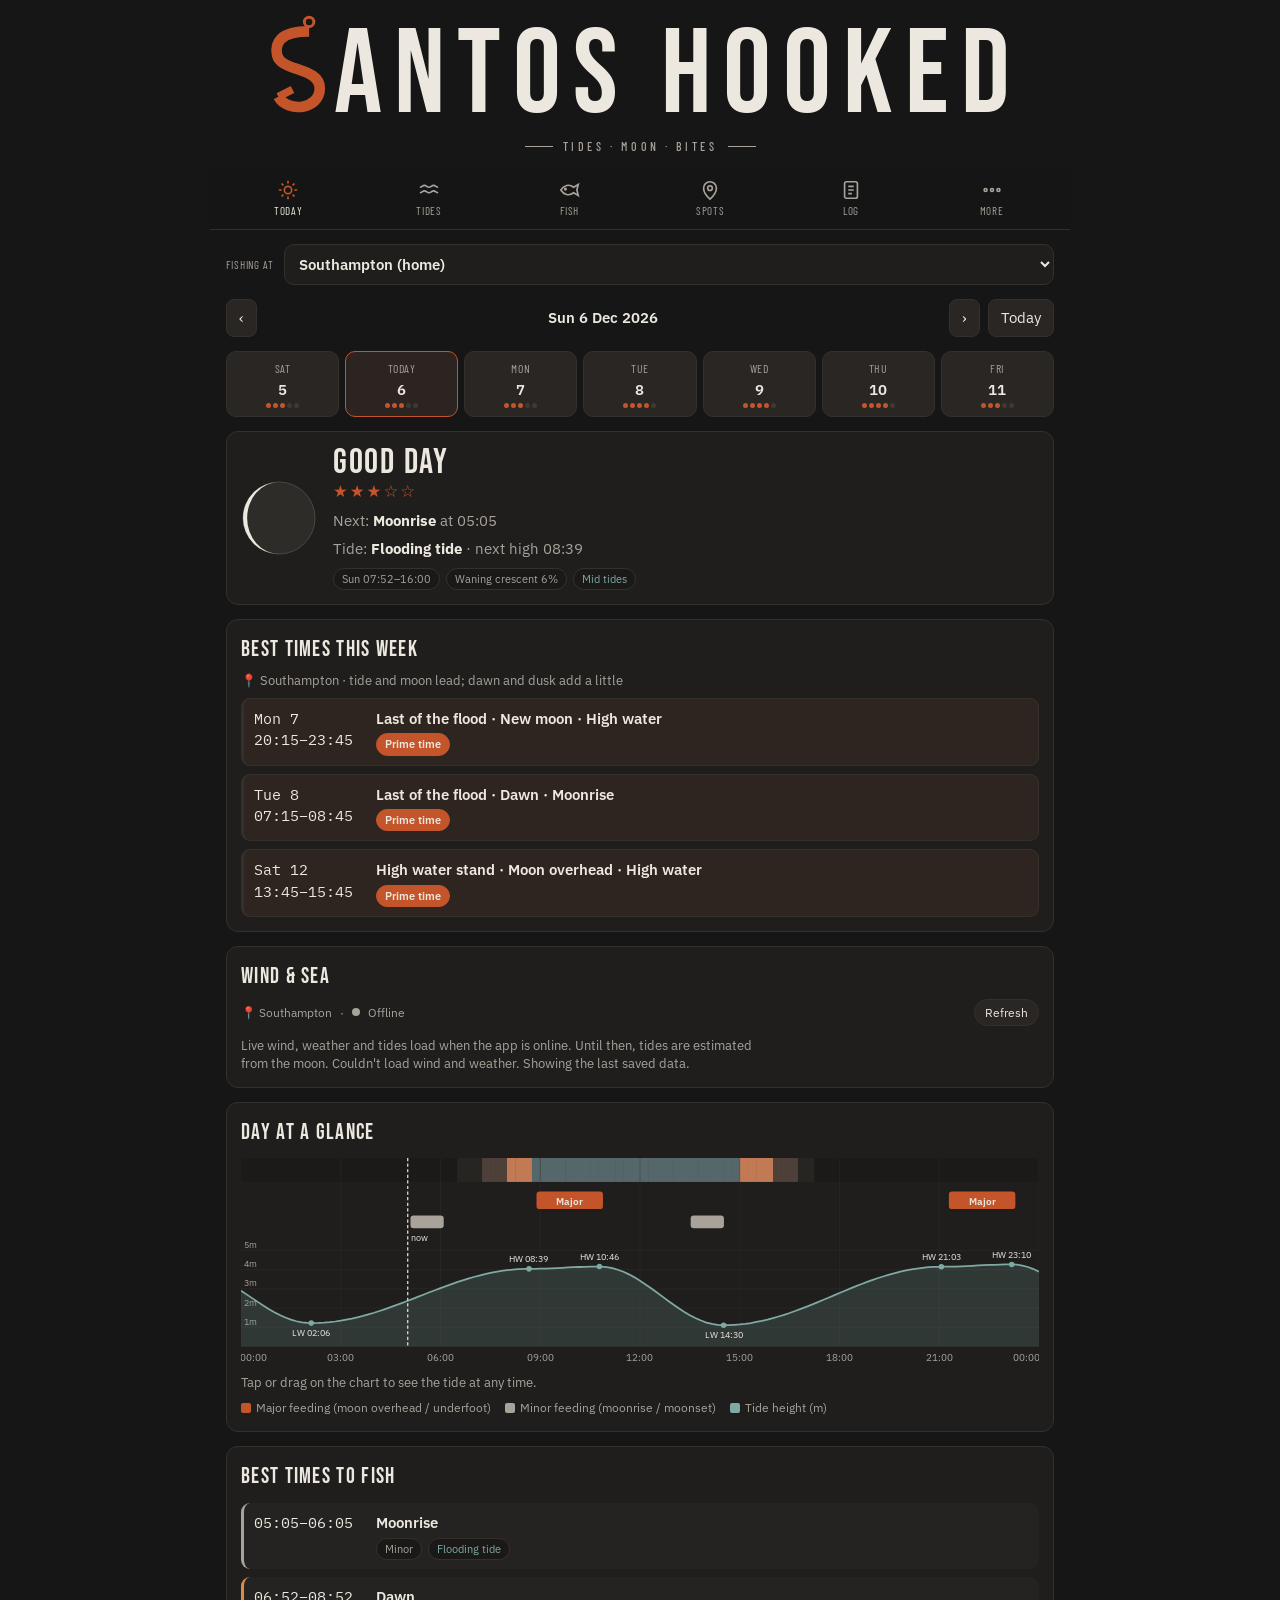
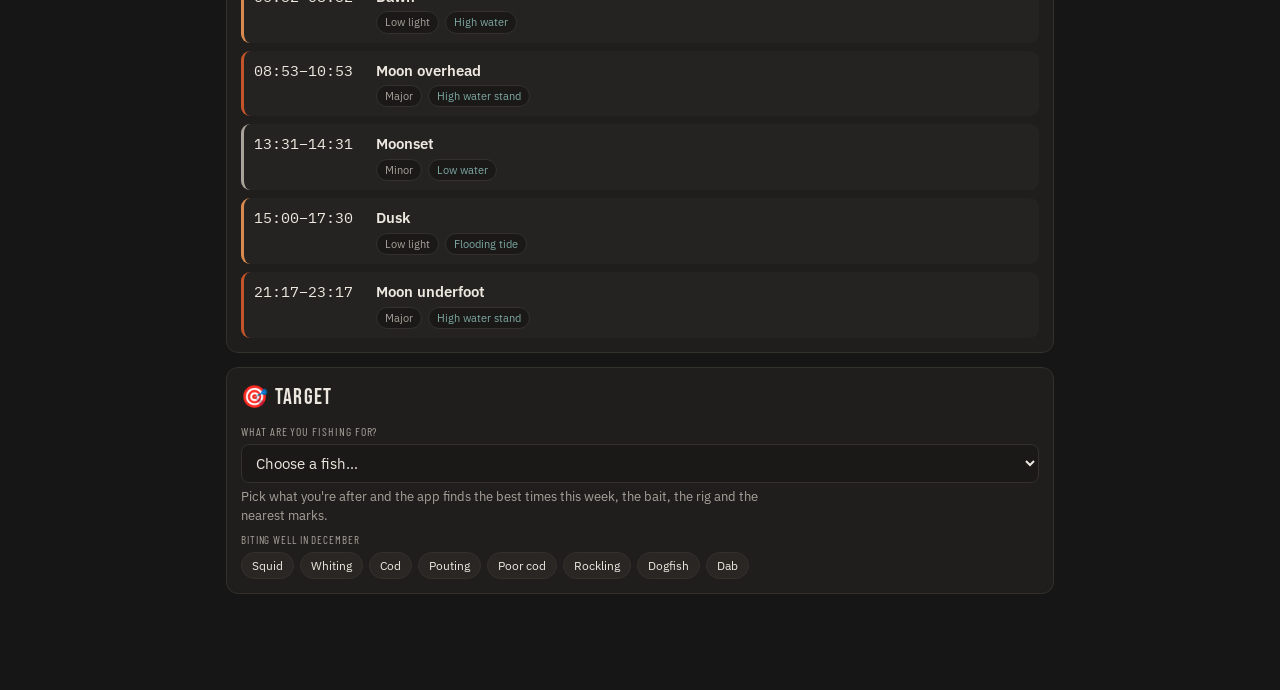
==== commit 5e52f70a: "Solunar weighted back up: major +2, minor +1, new/full moon +1, alongside the tide Co-Authored-By: C" ====
--- a/index.html
+++ b/index.html
@@ -1320,8 +1320,8 @@
         let sc = tdp ? tdp.sc : 1; const why = [];
         if (tdp) why.push(tdp.label);
         if (lt === 'dawn' || lt === 'dusk') { sc += 1.5; why.push(lt === 'dawn' ? 'Dawn' : 'Dusk'); } else if (lt === 'night') sc += 0.5;
-        if (w) { sc += w.kind === 'major' ? 1 : 0.5; why.push(w.label); }
-        if (D.sp > 0.66) sc += 0.5;
+        if (w) { sc += w.kind === 'major' ? 2 : 1; why.push(w.label); }
+        const nf = Math.min(D.ph.phase, 1 - D.ph.phase, Math.abs(D.ph.phase - 0.5)); if (nf < 0.07) { sc += 1; why.push(D.ph.phase > 0.25 && D.ph.phase < 0.75 ? 'Full moon' : 'New moon'); } else if (D.sp > 0.66) sc += 0.5;
         const hi = wxHourIdx(t); let wind = null;
         if (hi >= 0) {
           const H = LIVE.wx.hourly, ws = H.wind_speed_10m[hi], g = H.wind_gusts_10m[hi], rp = H.precipitation_probability[hi];
@@ -1347,8 +1347,8 @@
   function renderBest() {
     const el = $('best'); if (!el) return;
     const b = bestWindows();
-    el.innerHTML = `<h2>Best times this week</h2><p class="note" style="margin:-4px 0 8px">📍 ${LOC.name} · the tide leads; dawn, dusk and the moon add a little${LIVE.wx ? ', strong wind takes away' : ''}</p>` + (b.length ? '<div class="list">' + b.map(o => {
-      const prime = o.sc >= 6;
+    el.innerHTML = `<h2>Best times this week</h2><p class="note" style="margin:-4px 0 8px">📍 ${LOC.name} · tide and moon lead; dawn and dusk add a little${LIVE.wx ? ', strong wind takes away' : ''}</p>` + (b.length ? '<div class="list">' + b.map(o => {
+      const prime = o.sc >= 7;
       return `<button class="row bestrow${prime ? ' prime' : ''}" data-y="${o.x.y}" data-m="${o.x.m}" data-d="${o.x.d}"><div class="mono">${isToday(o.x) ? 'Today' : DOW[o.x.dow] + ' ' + o.x.d}<br>${fmt(o.s)}–${fmt(o.e)}</div>
         <div><div class="what">${o.why.slice(0, 3).join(' · ')}</div><div class="chips">${o.wind ? `<span class="chip">${o.wind}</span>` : ''}${prime ? '<span class="chip prime">Prime time</span>' : ''}</div></div></button>`;
     }).join('') + '</div>' : '<p class="note">No windows left this week.</p>');
@@ -1539,7 +1539,8 @@
           sc += ts; if (ts >= 2) why.unshift(tdp.label.toLowerCase());
         }
         const w = D.wins.find(w => (w.kind === 'major' || w.kind === 'minor') && t >= w.s && t < w.e);
-        if (w) { sc += w.kind === 'major' ? 1 : 0.5; why.push(w.label.toLowerCase()); }
+        if (w) { sc += w.kind === 'major' ? 2 : 1; why.push(w.label.toLowerCase()); }
+        { const nf = Math.min(D.ph.phase, 1 - D.ph.phase, Math.abs(D.ph.phase - 0.5)); if (nf < 0.07) sc += 1; }
         if (P.dark) { const ma = moonState(t).alt; if (sa < -6 && (ma < 0 || D.ph.frac < 0.3)) { sc += 1; why.push('dark sky'); } }
         if (P.springs && D.sp > 0.66) { sc += 1; why.push('spring tides'); }
         if (P.neaps && D.sp < 0.33) { sc += 1; why.push('neap tides'); }
@@ -1965,7 +1966,7 @@
   'Bait clip': 'Clip de isco', 'Bead': 'Missanga', 'Bead + swivel': 'Missanga + destorcedor', 'Beads + swivel': 'Missangas + destorcedor', 'Drilled bullet': 'Chumbo furado', 'Float': 'Boia', 'Grip lead': 'Chumbada com garras', 'Hook': 'Anzol', 'Lead': 'Chumbada', 'Lead clip': 'Clip da chumbada', 'Lead link': 'Ligação da chumbada', 'Lead slider (boom)': 'Corrediça da chumbada', 'Main line': 'Linha principal',
   'Pulley bead/swivel': 'Missanga/destorcedor do pulley', 'Shock leader': 'Linha de choque', 'Snood # cm': 'Estralho # cm', 'Snood #–# cm': 'Estralho #–# cm', 'Squid jig or baited hook': 'Toneira ou anzol com isco', 'Stop knot (sets depth)': 'Nó stopper (define a profundidade)', 'Swivel': 'Destorcedor', 'Trace # cm': 'Estralho # cm', 'Trace #–# lb': 'Estralho #–# lb', 'Trace #–# cm': 'Estralho #–# cm', 'Two hooks (pennel)': 'Dois anzóis (pennel)', '#m': '#m',
   'Last of the flood': 'Fim da enchente', 'Early flood': 'Início da enchente', 'First of the ebb': 'Início da vazante', 'Late ebb': 'Fim da vazante',
-  'the tide leads; dawn, dusk and the moon add a little, strong wind takes away': 'a maré manda; o amanhecer, o anoitecer e a lua ajudam um pouco, o vento forte tira', 'the tide leads; dawn, dusk and the moon add a little': 'a maré manda; o amanhecer, o anoitecer e a lua ajudam um pouco',
+  'tide and moon lead; dawn and dusk add a little, strong wind takes away': 'a maré e a lua mandam; o amanhecer e o anoitecer ajudam um pouco, o vento forte tira', 'tide and moon lead; dawn and dusk add a little': 'a maré e a lua mandam; o amanhecer e o anoitecer ajudam um pouco',
   // places
   'Funchal (Madeira)': 'Funchal (Madeira)', 'Caniçal (Madeira)': 'Caniçal (Madeira)', 'Porto Moniz (Madeira)': 'Porto Moniz (Madeira)',
   };
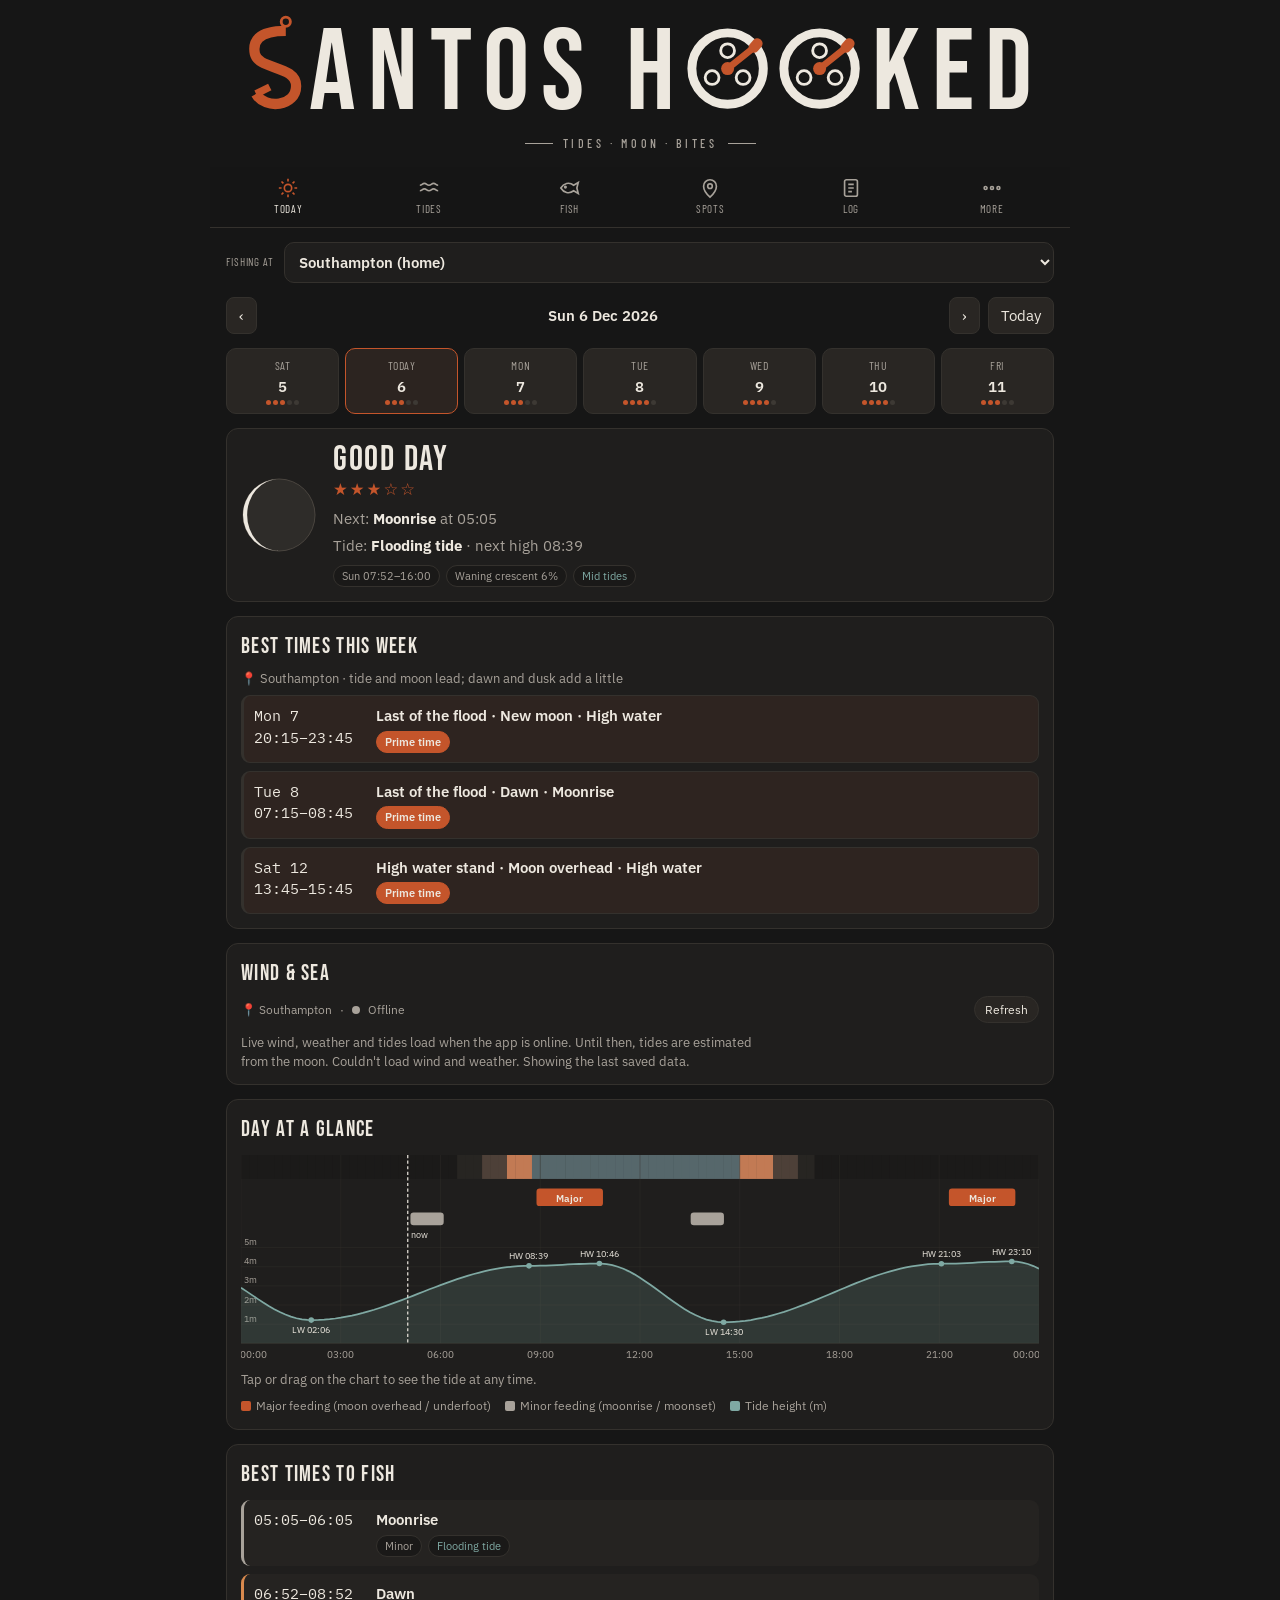
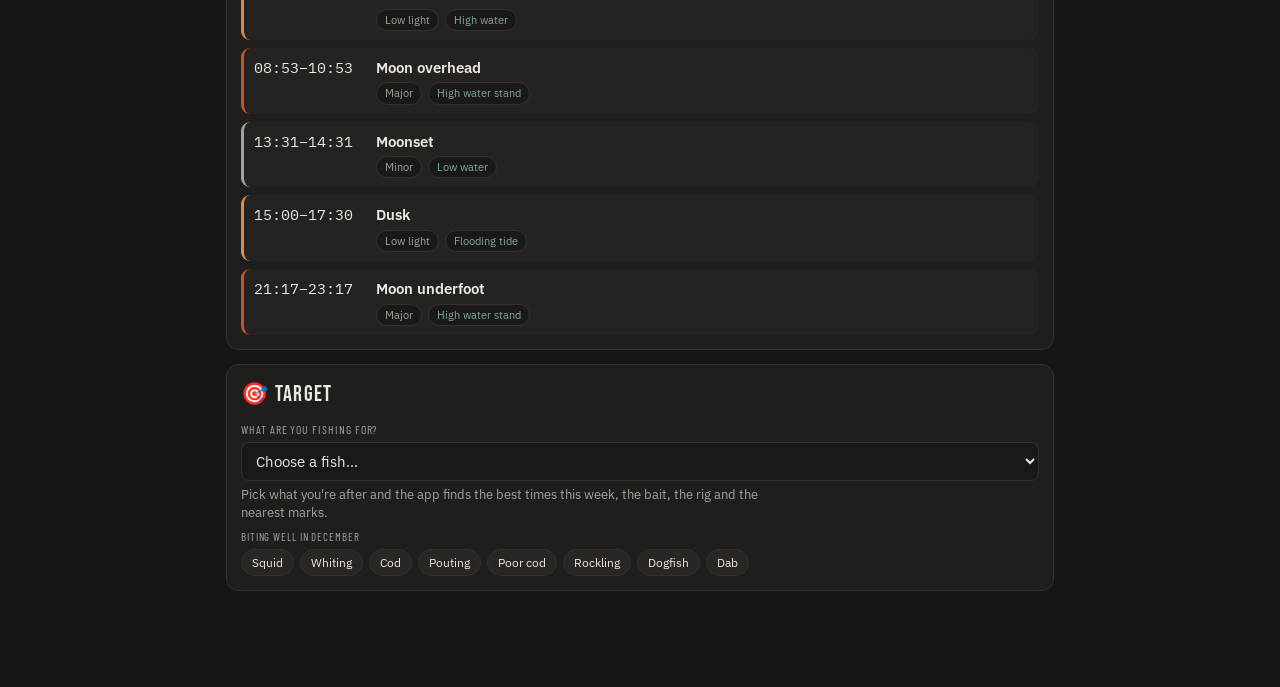
==== commit fb98d153: "Header: the two O's in HOOKED are fishing reels Co-Authored-By: Claude Opus 5.5 <noreply@anthropic.c" ====
--- a/index.html
+++ b/index.html
@@ -45,6 +45,7 @@
 header.brand h1 { display: inline-block; padding-left: .1em; }
 h1 { font-family: var(--font-display); font-weight: 400; font-size: clamp(2rem, 10vw, 2.6rem); line-height: .9; margin: 0; letter-spacing: .1em; white-space: nowrap; }
 h1 .hookS { height: .8em; width: auto; vertical-align: baseline; margin-right: .06em; overflow: visible; }
+h1 .reelO { height: .7em; width: .7em; vertical-align: baseline; margin-right: .1em; overflow: visible; }
 .tagline { display: flex; align-items: center; justify-content: center; gap: 10px; font-family: var(--font-label); font-weight: 500; font-size: .8rem; letter-spacing: .3em; color: var(--muted); text-transform: uppercase; }
 .tagline i { display: block; width: 28px; height: 1px; background: var(--muted); }
 .pagetitle { font-family: var(--font-display); font-weight: 400; font-size: 2rem; letter-spacing: .06em; margin: 4px 0 0; line-height: 1; }
@@ -213,7 +214,7 @@
 <body>
 <div class="wrap">
   <header class="brand">
-    <h1 aria-label="Santos Hooked"><svg class="hookS" viewBox="14 -2 96 162" aria-hidden="true"><circle cx="80" cy="8" r="8" fill="none" stroke="var(--rust)" stroke-width="5"/><path d="M80 24 C30 24 22 44 26 64 C32 92 98 84 98 120 C98 156 44 162 28 134" fill="none" stroke="var(--rust)" stroke-width="18"/><path d="M28 134 L52 122" fill="none" stroke="var(--rust)" stroke-width="13"/></svg>ANTOS HOOKED</h1>
+    <h1 aria-label="Santos Hooked"><svg class="hookS" viewBox="14 -2 96 162" aria-hidden="true"><circle cx="80" cy="8" r="8" fill="none" stroke="var(--rust)" stroke-width="5"/><path d="M80 24 C30 24 22 44 26 64 C32 92 98 84 98 120 C98 156 44 162 28 134" fill="none" stroke="var(--rust)" stroke-width="18"/><path d="M28 134 L52 122" fill="none" stroke="var(--rust)" stroke-width="13"/></svg>ANTOS H<svg class="reelO" viewBox="0 0 100 100" aria-hidden="true"><circle cx="50" cy="50" r="44" fill="none" stroke="currentColor" stroke-width="11"/><circle cx="69.1" cy="61.0" r="8.5" fill="none" stroke="currentColor" stroke-width="3.5"/><circle cx="30.9" cy="61.0" r="8.5" fill="none" stroke="currentColor" stroke-width="3.5"/><circle cx="50.0" cy="28.0" r="8.5" fill="none" stroke="currentColor" stroke-width="3.5"/><path d="M50 50 L80 26" stroke="var(--rust)" stroke-width="8" stroke-linecap="round"/><circle cx="50" cy="50" r="8" fill="var(--rust)"/><rect x="78" y="12" width="13" height="19" rx="6" transform="rotate(40 84.5 21.5)" fill="var(--rust)"/></svg><svg class="reelO" viewBox="0 0 100 100" aria-hidden="true"><circle cx="50" cy="50" r="44" fill="none" stroke="currentColor" stroke-width="11"/><circle cx="69.1" cy="61.0" r="8.5" fill="none" stroke="currentColor" stroke-width="3.5"/><circle cx="30.9" cy="61.0" r="8.5" fill="none" stroke="currentColor" stroke-width="3.5"/><circle cx="50.0" cy="28.0" r="8.5" fill="none" stroke="currentColor" stroke-width="3.5"/><path d="M50 50 L80 26" stroke="var(--rust)" stroke-width="8" stroke-linecap="round"/><circle cx="50" cy="50" r="8" fill="var(--rust)"/><rect x="78" y="12" width="13" height="19" rx="6" transform="rotate(40 84.5 21.5)" fill="var(--rust)"/></svg>KED</h1>
     <div class="tagline"><i></i>Tides · Moon · Bites<i></i></div>
   </header>
   <nav class="tabs" aria-label="Pages">
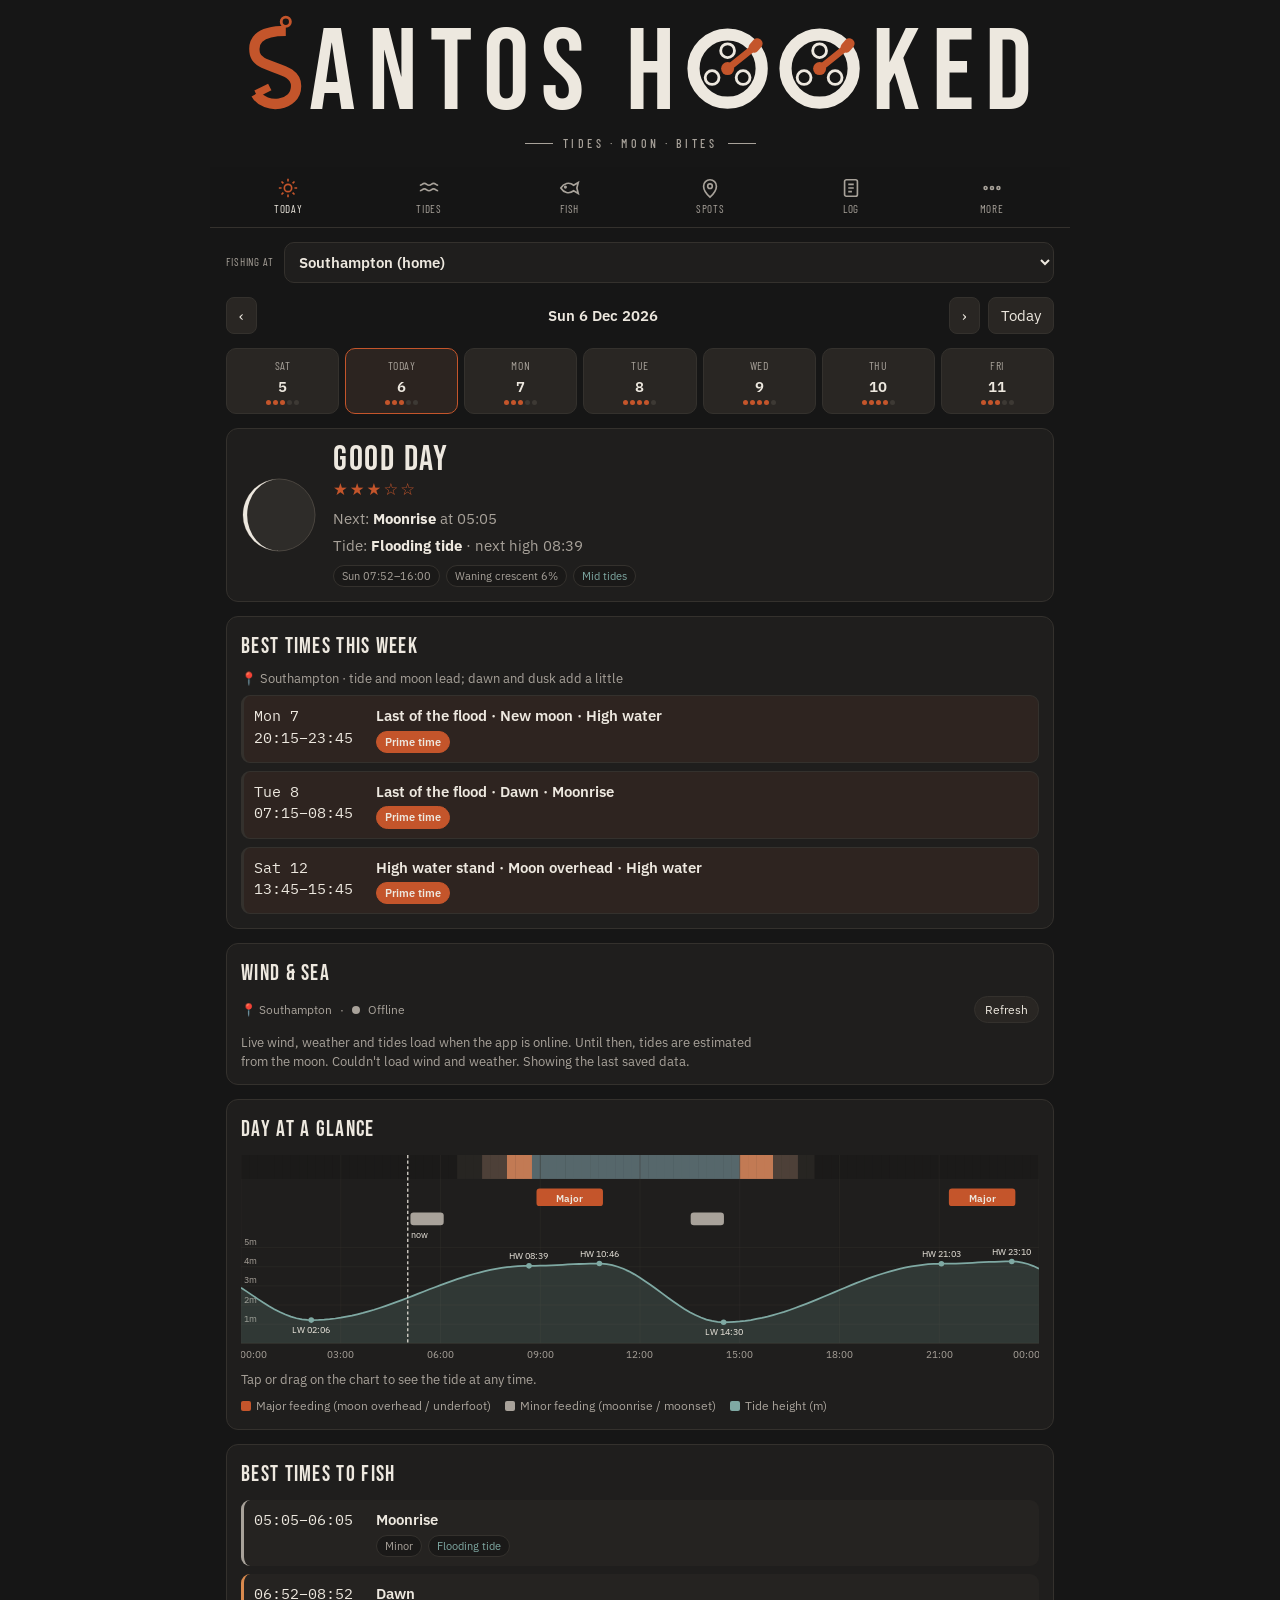
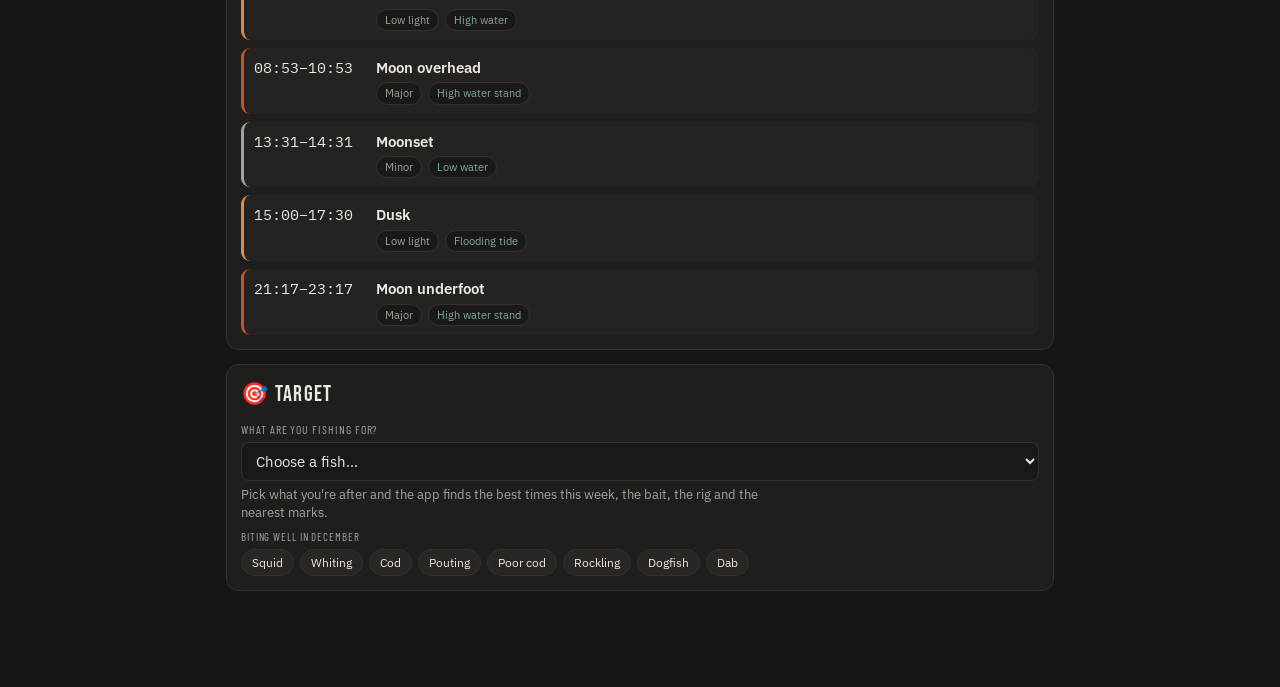
==== commit 3fb50592: "Reels: thicker rim to match the title font Co-Authored-By: Claude Opus 5.5 <noreply@anthropic.com> C" ====
--- a/index.html
+++ b/index.html
@@ -214,7 +214,7 @@
 <body>
 <div class="wrap">
   <header class="brand">
-    <h1 aria-label="Santos Hooked"><svg class="hookS" viewBox="14 -2 96 162" aria-hidden="true"><circle cx="80" cy="8" r="8" fill="none" stroke="var(--rust)" stroke-width="5"/><path d="M80 24 C30 24 22 44 26 64 C32 92 98 84 98 120 C98 156 44 162 28 134" fill="none" stroke="var(--rust)" stroke-width="18"/><path d="M28 134 L52 122" fill="none" stroke="var(--rust)" stroke-width="13"/></svg>ANTOS H<svg class="reelO" viewBox="0 0 100 100" aria-hidden="true"><circle cx="50" cy="50" r="44" fill="none" stroke="currentColor" stroke-width="11"/><circle cx="69.1" cy="61.0" r="8.5" fill="none" stroke="currentColor" stroke-width="3.5"/><circle cx="30.9" cy="61.0" r="8.5" fill="none" stroke="currentColor" stroke-width="3.5"/><circle cx="50.0" cy="28.0" r="8.5" fill="none" stroke="currentColor" stroke-width="3.5"/><path d="M50 50 L80 26" stroke="var(--rust)" stroke-width="8" stroke-linecap="round"/><circle cx="50" cy="50" r="8" fill="var(--rust)"/><rect x="78" y="12" width="13" height="19" rx="6" transform="rotate(40 84.5 21.5)" fill="var(--rust)"/></svg><svg class="reelO" viewBox="0 0 100 100" aria-hidden="true"><circle cx="50" cy="50" r="44" fill="none" stroke="currentColor" stroke-width="11"/><circle cx="69.1" cy="61.0" r="8.5" fill="none" stroke="currentColor" stroke-width="3.5"/><circle cx="30.9" cy="61.0" r="8.5" fill="none" stroke="currentColor" stroke-width="3.5"/><circle cx="50.0" cy="28.0" r="8.5" fill="none" stroke="currentColor" stroke-width="3.5"/><path d="M50 50 L80 26" stroke="var(--rust)" stroke-width="8" stroke-linecap="round"/><circle cx="50" cy="50" r="8" fill="var(--rust)"/><rect x="78" y="12" width="13" height="19" rx="6" transform="rotate(40 84.5 21.5)" fill="var(--rust)"/></svg>KED</h1>
+    <h1 aria-label="Santos Hooked"><svg class="hookS" viewBox="14 -2 96 162" aria-hidden="true"><circle cx="80" cy="8" r="8" fill="none" stroke="var(--rust)" stroke-width="5"/><path d="M80 24 C30 24 22 44 26 64 C32 92 98 84 98 120 C98 156 44 162 28 134" fill="none" stroke="var(--rust)" stroke-width="18"/><path d="M28 134 L52 122" fill="none" stroke="var(--rust)" stroke-width="13"/></svg>ANTOS H<svg class="reelO" viewBox="0 0 100 100" aria-hidden="true"><circle cx="50" cy="50" r="42" fill="none" stroke="currentColor" stroke-width="15"/><circle cx="69.1" cy="61.0" r="8.5" fill="none" stroke="currentColor" stroke-width="3.5"/><circle cx="30.9" cy="61.0" r="8.5" fill="none" stroke="currentColor" stroke-width="3.5"/><circle cx="50.0" cy="28.0" r="8.5" fill="none" stroke="currentColor" stroke-width="3.5"/><path d="M50 50 L80 26" stroke="var(--rust)" stroke-width="8" stroke-linecap="round"/><circle cx="50" cy="50" r="8" fill="var(--rust)"/><rect x="78" y="12" width="13" height="19" rx="6" transform="rotate(40 84.5 21.5)" fill="var(--rust)"/></svg><svg class="reelO" viewBox="0 0 100 100" aria-hidden="true"><circle cx="50" cy="50" r="42" fill="none" stroke="currentColor" stroke-width="15"/><circle cx="69.1" cy="61.0" r="8.5" fill="none" stroke="currentColor" stroke-width="3.5"/><circle cx="30.9" cy="61.0" r="8.5" fill="none" stroke="currentColor" stroke-width="3.5"/><circle cx="50.0" cy="28.0" r="8.5" fill="none" stroke="currentColor" stroke-width="3.5"/><path d="M50 50 L80 26" stroke="var(--rust)" stroke-width="8" stroke-linecap="round"/><circle cx="50" cy="50" r="8" fill="var(--rust)"/><rect x="78" y="12" width="13" height="19" rx="6" transform="rotate(40 84.5 21.5)" fill="var(--rust)"/></svg>KED</h1>
     <div class="tagline"><i></i>Tides · Moon · Bites<i></i></div>
   </header>
   <nav class="tabs" aria-label="Pages">
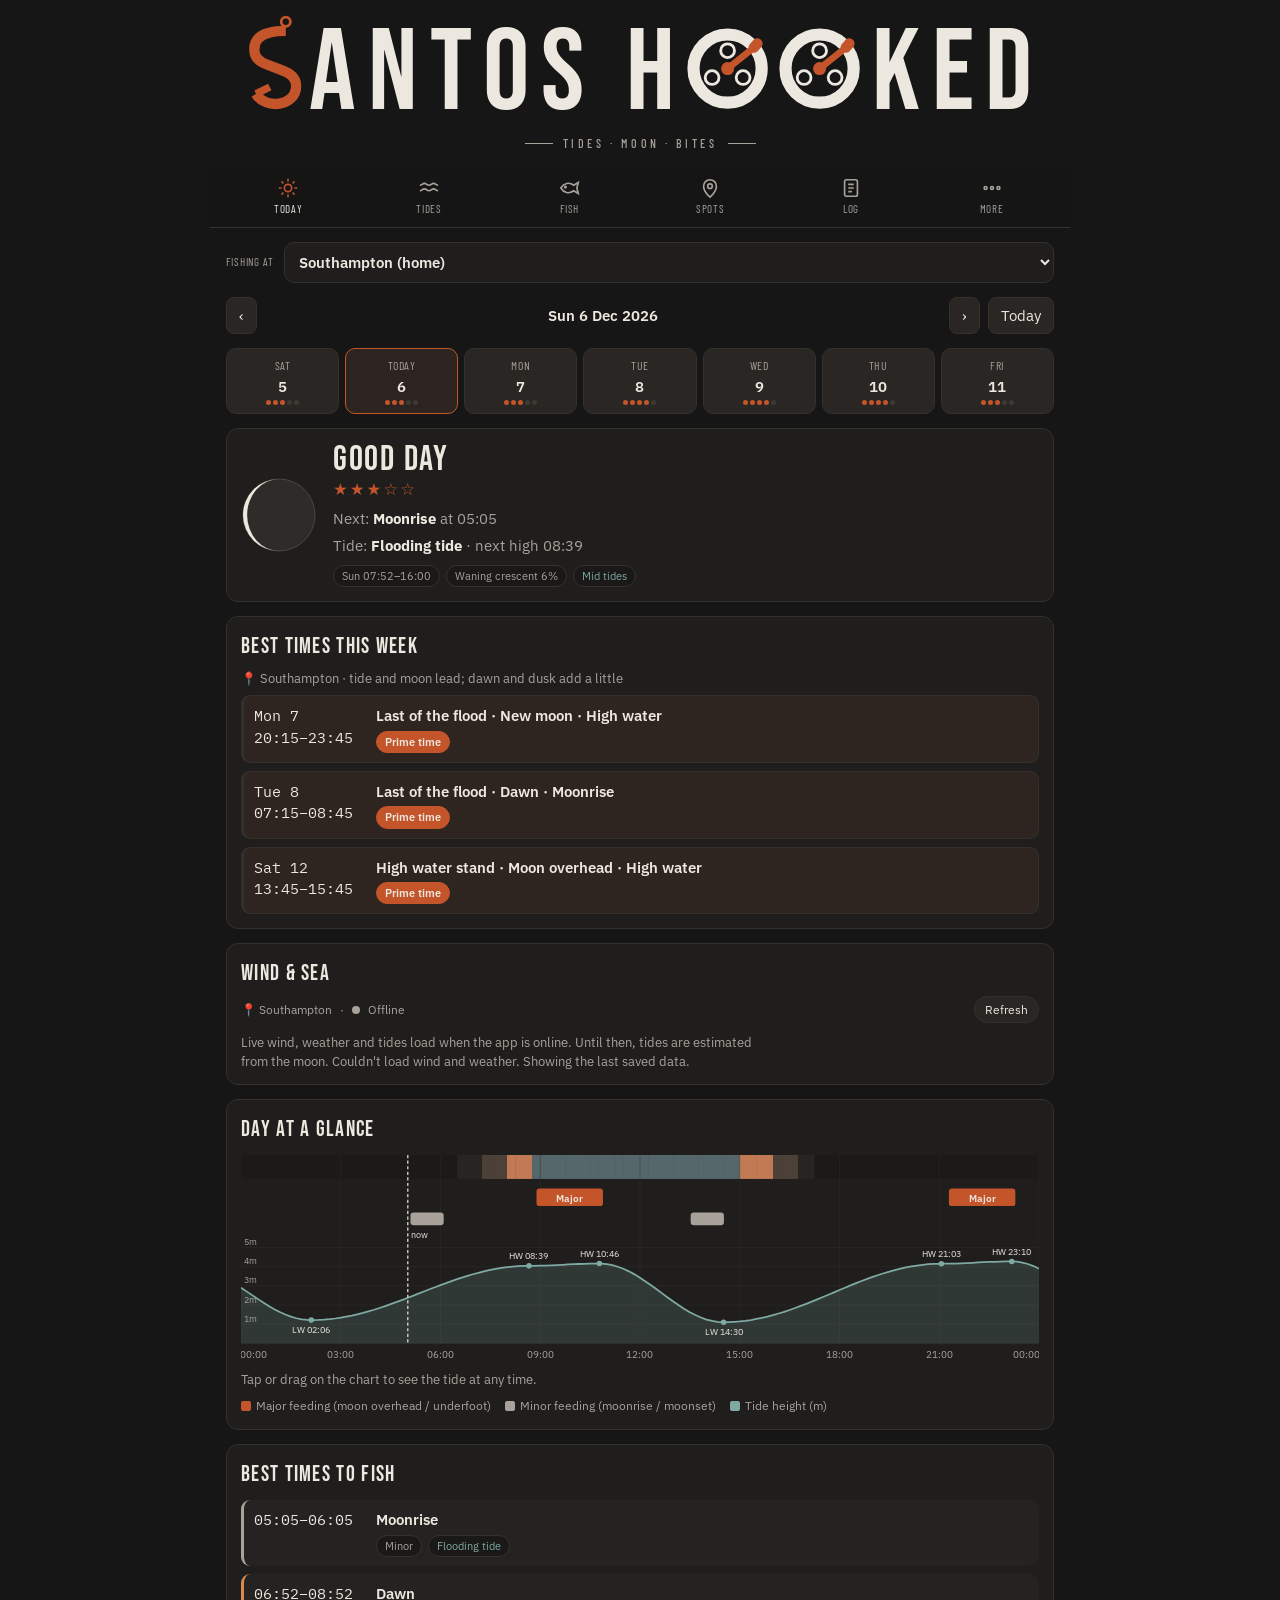
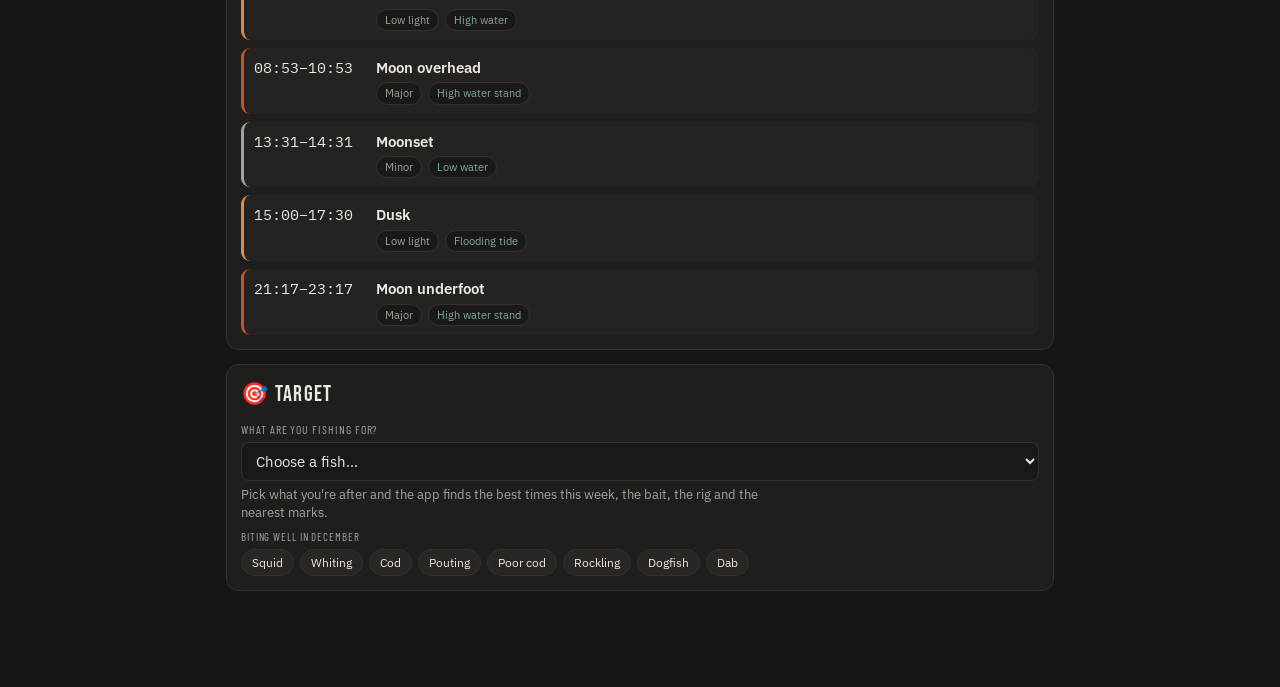
==== commit c2fb332b: "v22 Co-Authored-By: Claude Opus 5.5 <noreply@anthropic.com> Claude-Session: https://claude.ai/code/s" ====
--- a/index.html
+++ b/index.html
@@ -561,7 +561,7 @@
     </div>
     <div class="panel">
       <h2>About</h2>
-      <p class="note" style="margin-top:0">Weather warnings: Met Office (UK) and IPMA (Portugal and Madeira). Wind, weather, pressure, waves and tides away from official stations: Open-Meteo, for wherever you choose or your phone's location, refreshed every 20 minutes while the app is open. Solent tides: tuned to Southampton tables. Water clarity: an estimate from recent waves, rain and tides. Moon, sun and feeding times: worked out on your phone. Rules checked 7 November 2026. Contains ADMIRALTY® tidal data: © Crown Copyright and database right. Made for Santos Hooked. App version 21 (auto-updates from GitHub).</p>
+      <p class="note" style="margin-top:0">Weather warnings: Met Office (UK) and IPMA (Portugal and Madeira). Wind, weather, pressure, waves and tides away from official stations: Open-Meteo, for wherever you choose or your phone's location, refreshed every 20 minutes while the app is open. Solent tides: tuned to Southampton tables. Water clarity: an estimate from recent waves, rain and tides. Moon, sun and feeding times: worked out on your phone. Rules checked 7 November 2026. Contains ADMIRALTY® tidal data: © Crown Copyright and database right. Made for Santos Hooked. App version 22 (auto-updates from GitHub).</p>
     </div>
   </section>
 </div>
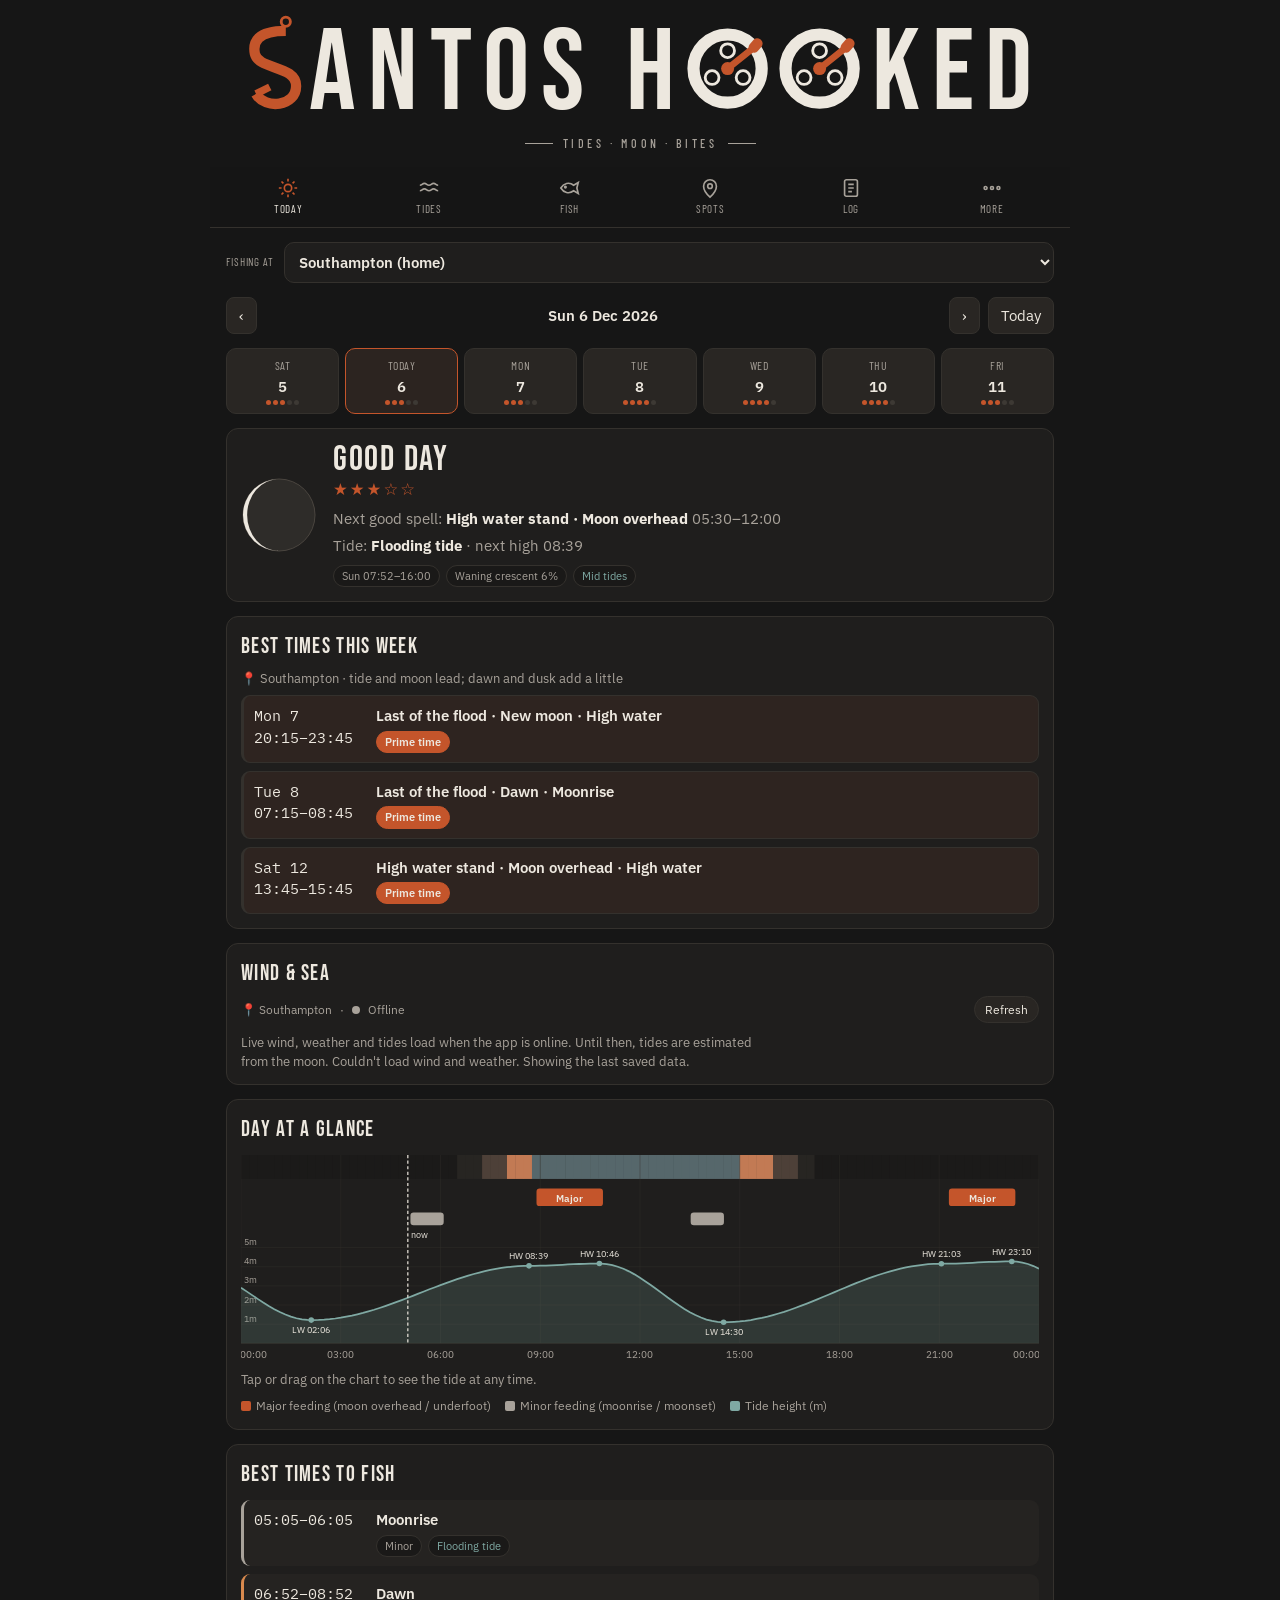
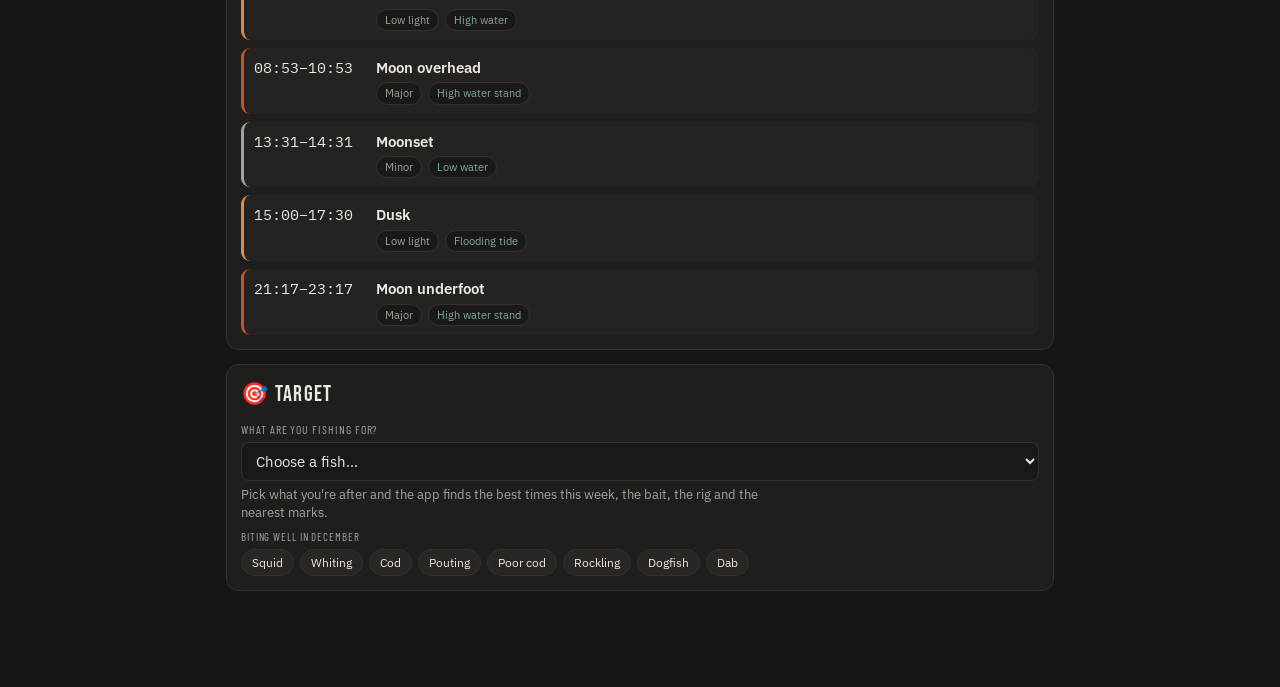
==== commit 14a856db: "Today card: next good spell from tide-led scoring; missing PT strings Co-Authored-By: Claude Opus 5." ====
--- a/index.html
+++ b/index.html
@@ -1309,6 +1309,19 @@
     if (D.sunrise && Math.abs(t - D.sunrise) <= 45 * MIN) return 'dawn';
     if (D.sunset && Math.abs(t - D.sunset) <= 45 * MIN) return 'dusk';
     return sunAlt(t) < -6 ? 'night' : sunAlt(t) > 0 ? 'day' : 'twilight';
+  }
+  // good spells within one day: tide first, then light and moon (no wind), used by the Today card
+  function goodSpells(D) {
+    const out = []; let run = null;
+    for (let t = D.start + 15 * MIN; t < D.end; t += 30 * MIN) {
+      const tdp = D.tides.length ? tidePhase(D.tides, t) : null, lt = lightAt(D, t), w = D.wins.find(w => (w.kind === 'major' || w.kind === 'minor') && t >= w.s && t < w.e);
+      let sc = tdp ? tdp.sc : 1; if (lt === 'dawn' || lt === 'dusk') sc += 1.5; if (w) sc += w.kind === 'major' ? 2 : 1;
+      const lab = [tdp && tdp.sc >= 2 ? tdp.label : '', lt === 'dawn' ? 'Dawn' : lt === 'dusk' ? 'Dusk' : '', w ? w.label : ''].filter(Boolean).join(' · ') || 'Good conditions';
+      if (sc >= 4) { if (!run) run = { s: t - 15 * MIN, e: t + 15 * MIN, peak: sc, label: lab }; else { run.e = t + 15 * MIN; if (sc > run.peak) { run.peak = sc; run.label = lab; } } }
+      else if (run) { out.push(run); run = null; }
+    }
+    if (run) out.push(run);
+    return out;
   }
   // ---------- best fishing windows in the next 7 days (hour by hour) ----------
   function bestWindows() {
@@ -1968,6 +1981,7 @@
   'Pulley bead/swivel': 'Missanga/destorcedor do pulley', 'Shock leader': 'Linha de choque', 'Snood # cm': 'Estralho # cm', 'Snood #–# cm': 'Estralho #–# cm', 'Squid jig or baited hook': 'Toneira ou anzol com isco', 'Stop knot (sets depth)': 'Nó stopper (define a profundidade)', 'Swivel': 'Destorcedor', 'Trace # cm': 'Estralho # cm', 'Trace #–# lb': 'Estralho #–# lb', 'Trace #–# cm': 'Estralho #–# cm', 'Two hooks (pennel)': 'Dois anzóis (pennel)', '#m': '#m',
   'Last of the flood': 'Fim da enchente', 'Early flood': 'Início da enchente', 'First of the ebb': 'Início da vazante', 'Late ebb': 'Fim da vazante',
   'tide and moon lead; dawn and dusk add a little, strong wind takes away': 'a maré e a lua mandam; o amanhecer e o anoitecer ajudam um pouco, o vento forte tira', 'tide and moon lead; dawn and dusk add a little': 'a maré e a lua mandam; o amanhecer e o anoitecer ajudam um pouco',
+  'Fishing well now:': 'A dar bem agora:', 'Next good spell:': 'Próxima boa fase:', 'Nothing good left today. Check tomorrow.': 'Hoje já não há boas horas. Vê amanhã.', 'Good conditions': 'Boas condições', 'Next:': 'A seguir:', 'No more windows today. Check tomorrow.': 'Hoje já não há períodos. Vê amanhã.', '· prime time': '· melhor altura',
   // places
   'Funchal (Madeira)': 'Funchal (Madeira)', 'Caniçal (Madeira)': 'Caniçal (Madeira)', 'Porto Moniz (Madeira)': 'Porto Moniz (Madeira)',
   };
@@ -2134,14 +2148,15 @@
     $('datelabel').textContent = `${DOW[x.dow]} ${sel.d} ${MON[sel.m]} ${sel.y}`;
     renderWeek();
     let nextTxt = '';
+    const sp = goodSpells(D);
     if (isToday(sel)) {
-      const cur = D.wins.find(w => now >= w.s && now < w.e), nx = D.wins.find(w => w.s > now);
-      if (cur) nextTxt = `On now: <b>${cur.label}</b> until ${fmt(cur.e)}`;
-      else if (nx) nextTxt = `Next: <b>${nx.label}</b> at ${fmt(nx.s)}${nx.prime ? ' · prime time' : ''}`;
-      else nextTxt = 'No more windows today. Check tomorrow.';
+      const cur = sp.find(s => now >= s.s && now < s.e), nx = sp.find(s => s.s > now);
+      if (cur) nextTxt = `Fishing well now: <b>${cur.label}</b> until ${fmt(cur.e)}`;
+      else if (nx) nextTxt = `Next good spell: <b>${nx.label}</b> ${fmt(nx.s)}–${fmt(nx.e)}`;
+      else nextTxt = 'Nothing good left today. Check tomorrow.';
     } else {
-      const best = D.wins.find(w => w.prime) || D.wins.find(w => w.kind === 'major');
-      if (best) nextTxt = `Best bet: <b>${best.label}</b> at ${fmt(best.s)}–${fmt(best.e)}`;
+      const best = sp.slice().sort((a, b) => b.peak - a.peak)[0];
+      if (best) nextTxt = `Best bet: <b>${best.label}</b> ${fmt(best.s)}–${fmt(best.e)}`;
     }
     const DR = dayRating(D);
     let tideNow = '', windNow = '', clNow = '';
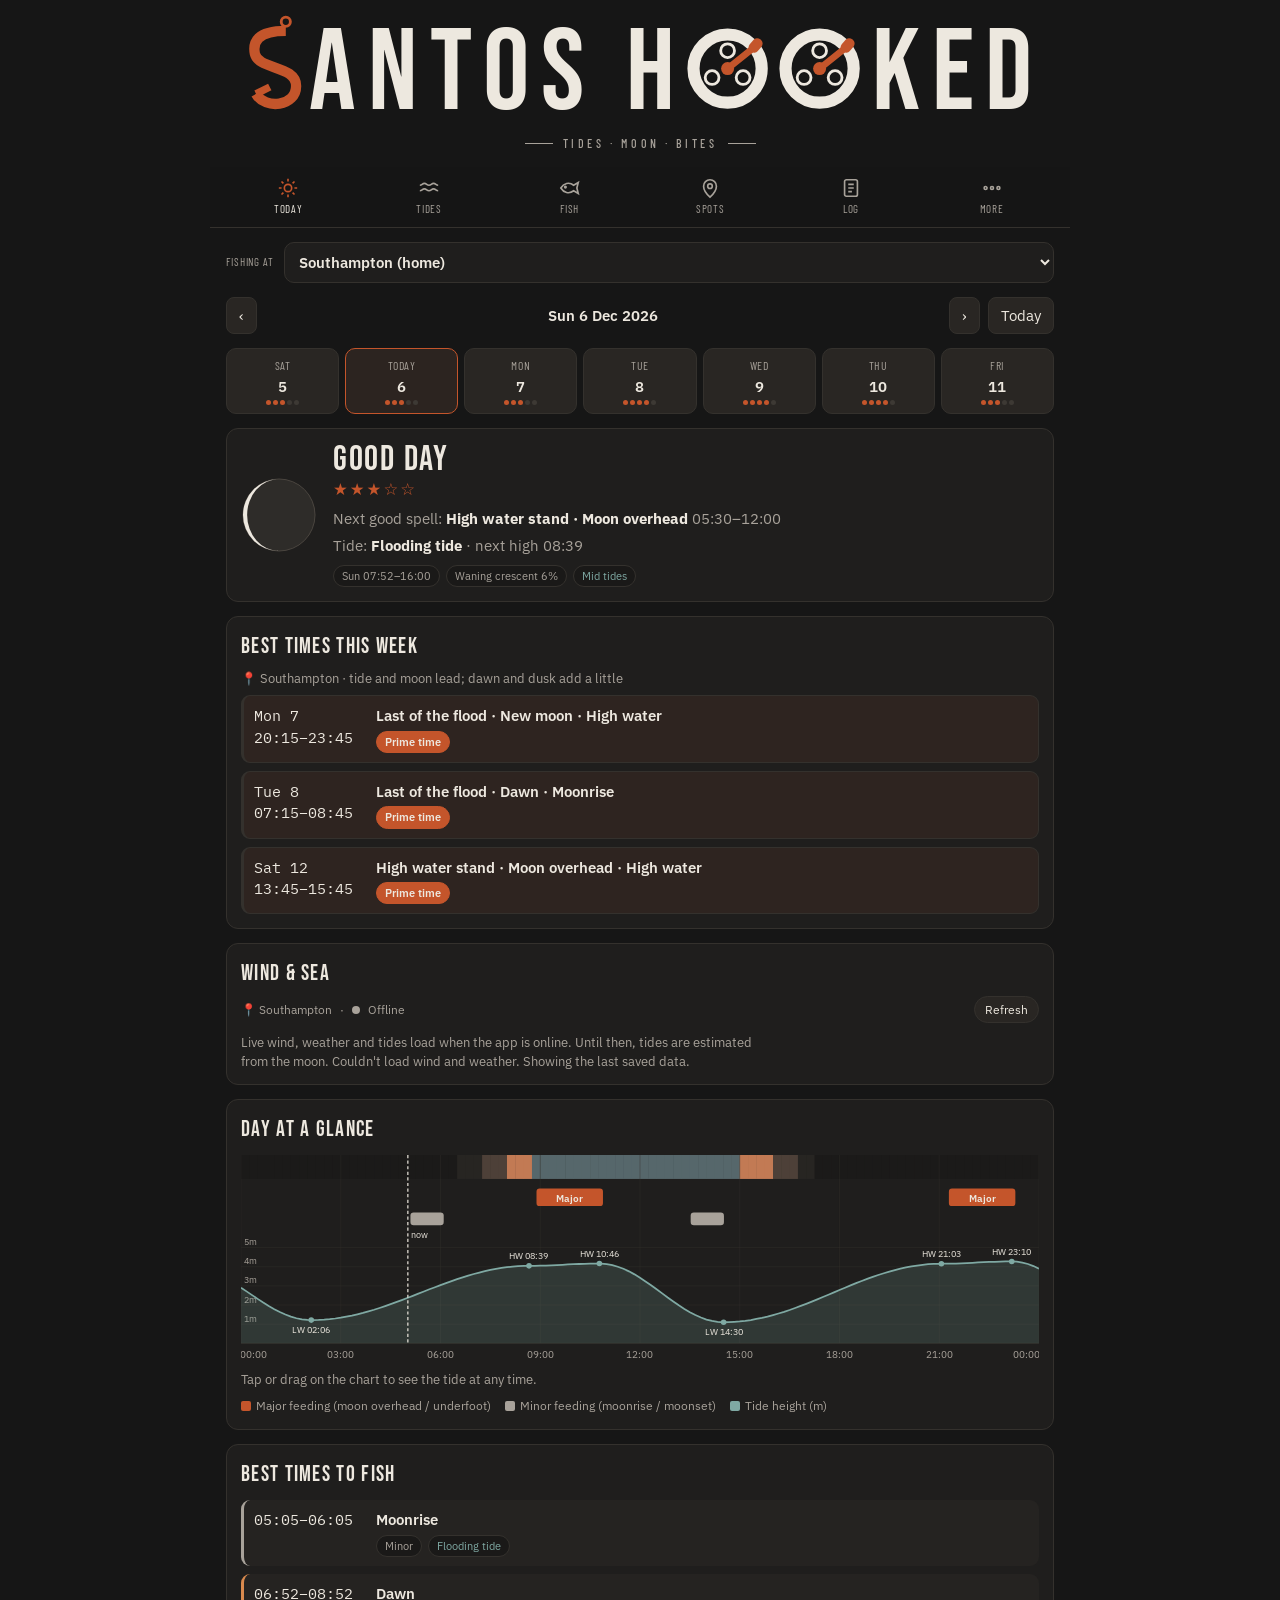
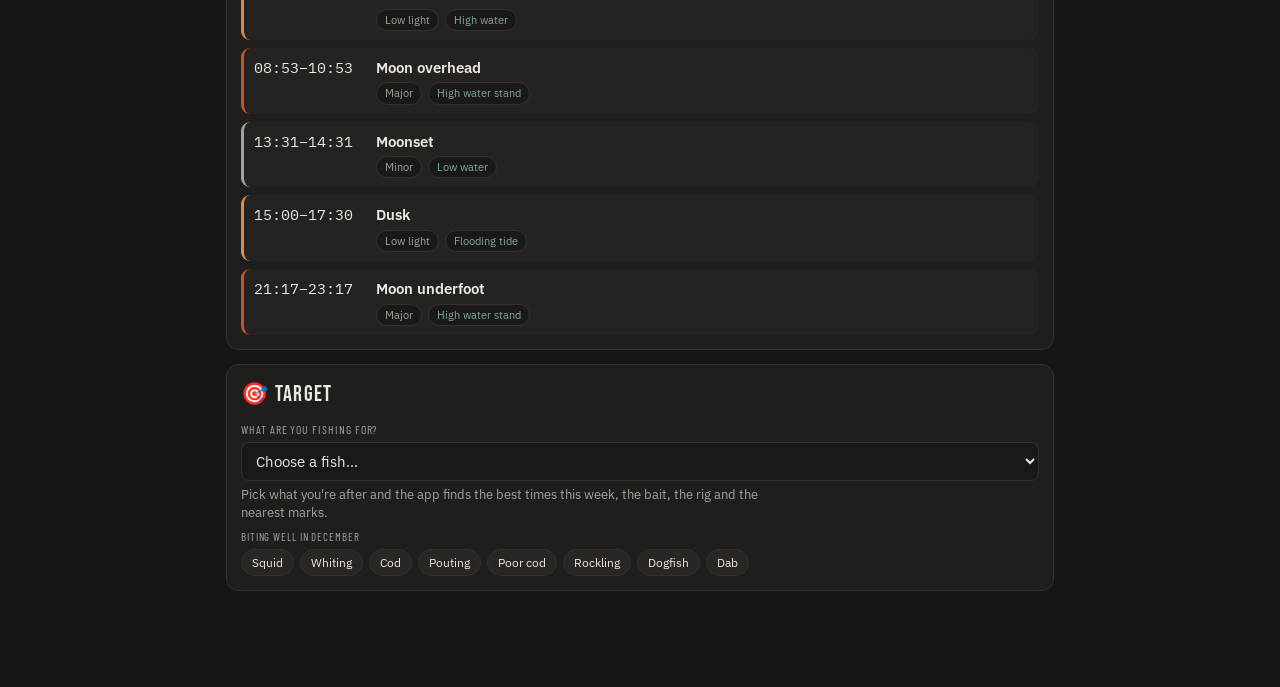
==== commit 055356b2: "v23 Co-Authored-By: Claude Opus 5.5 <noreply@anthropic.com> Claude-Session: https://claude.ai/code/s" ====
--- a/index.html
+++ b/index.html
@@ -561,7 +561,7 @@
     </div>
     <div class="panel">
       <h2>About</h2>
-      <p class="note" style="margin-top:0">Weather warnings: Met Office (UK) and IPMA (Portugal and Madeira). Wind, weather, pressure, waves and tides away from official stations: Open-Meteo, for wherever you choose or your phone's location, refreshed every 20 minutes while the app is open. Solent tides: tuned to Southampton tables. Water clarity: an estimate from recent waves, rain and tides. Moon, sun and feeding times: worked out on your phone. Rules checked 7 November 2026. Contains ADMIRALTY® tidal data: © Crown Copyright and database right. Made for Santos Hooked. App version 22 (auto-updates from GitHub).</p>
+      <p class="note" style="margin-top:0">Weather warnings: Met Office (UK) and IPMA (Portugal and Madeira). Wind, weather, pressure, waves and tides away from official stations: Open-Meteo, for wherever you choose or your phone's location, refreshed every 20 minutes while the app is open. Solent tides: tuned to Southampton tables. Water clarity: an estimate from recent waves, rain and tides. Moon, sun and feeding times: worked out on your phone. Rules checked 7 November 2026. Contains ADMIRALTY® tidal data: © Crown Copyright and database right. Made for Santos Hooked. App version 23 (auto-updates from GitHub).</p>
     </div>
   </section>
 </div>
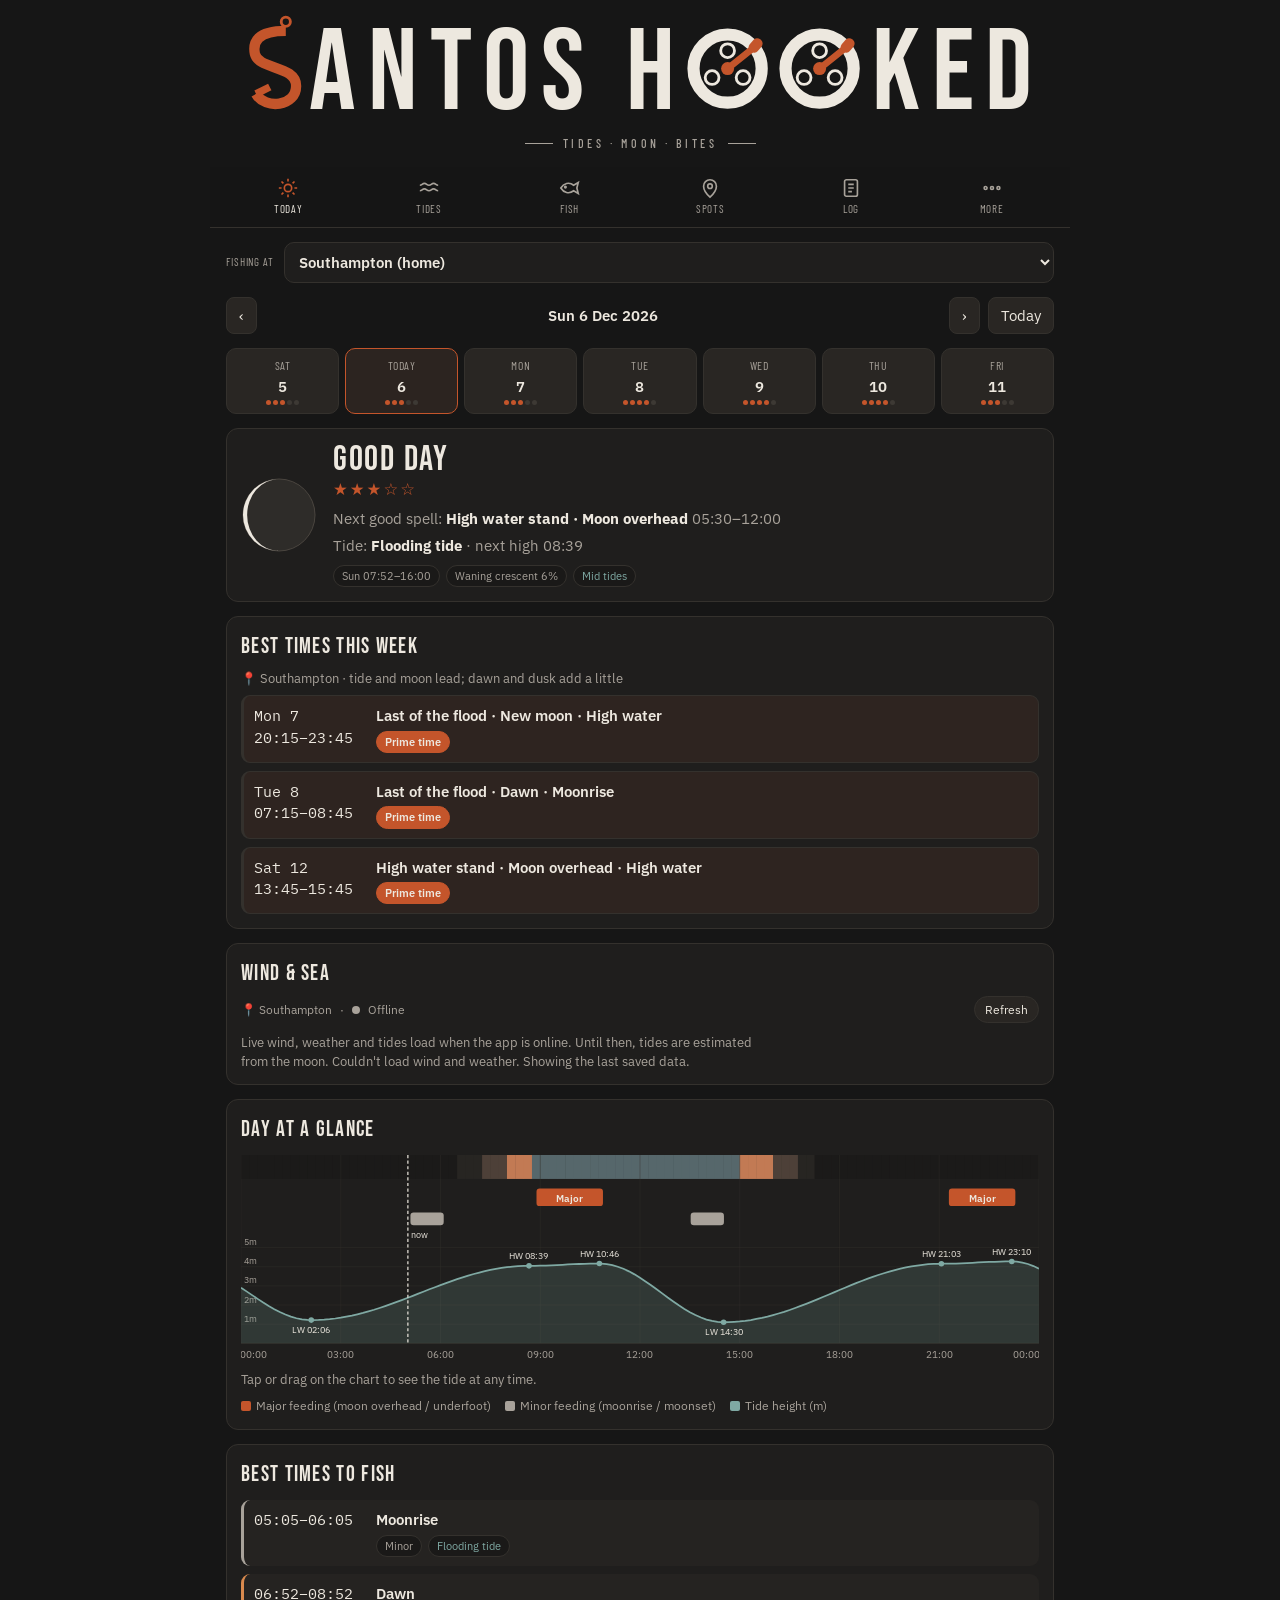
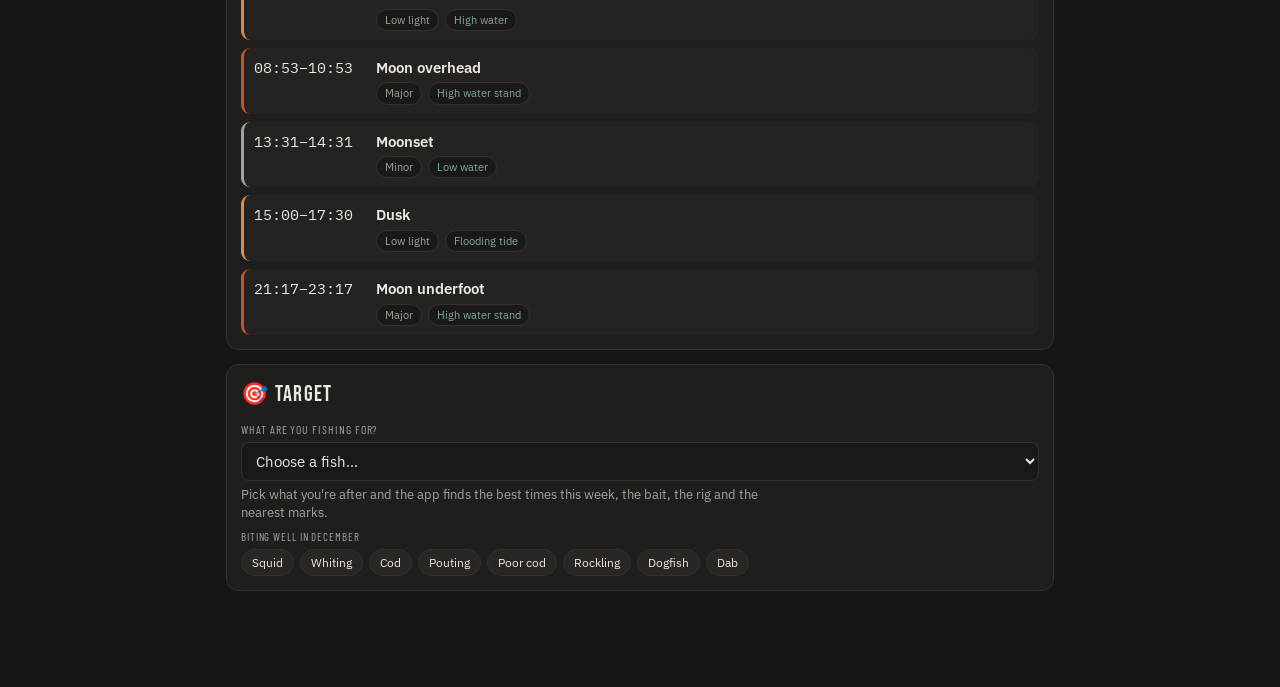
==== commit ba999003: "Fish photos from Wikimedia Commons with author and licence credit, cached for offline; v24 Co-Author" ====
--- a/index.html
+++ b/index.html
@@ -45,6 +45,10 @@
 header.brand h1 { display: inline-block; padding-left: .1em; }
 h1 { font-family: var(--font-display); font-weight: 400; font-size: clamp(2rem, 10vw, 2.6rem); line-height: .9; margin: 0; letter-spacing: .1em; white-space: nowrap; }
 h1 .hookS { height: .8em; width: auto; vertical-align: baseline; margin-right: .06em; overflow: visible; }
+figure.fishpic { margin: -2px -2px 10px; border-radius: 10px; overflow: hidden; background: #111; }
+figure.fishpic img { display: block; width: 100%; aspect-ratio: 16 / 9; object-fit: cover; }
+figure.fishpic figcaption { font-size: 11px; line-height: 1.3; padding: 4px 8px; color: var(--muted); }
+figure.fishpic figcaption a { color: inherit; text-decoration: none; }
 h1 .reelO { height: .7em; width: .7em; vertical-align: baseline; margin-right: .1em; overflow: visible; }
 .tagline { display: flex; align-items: center; justify-content: center; gap: 10px; font-family: var(--font-label); font-weight: 500; font-size: .8rem; letter-spacing: .3em; color: var(--muted); text-transform: uppercase; }
 .tagline i { display: block; width: 28px; height: 1px; background: var(--muted); }
@@ -561,7 +565,7 @@
     </div>
     <div class="panel">
       <h2>About</h2>
-      <p class="note" style="margin-top:0">Weather warnings: Met Office (UK) and IPMA (Portugal and Madeira). Wind, weather, pressure, waves and tides away from official stations: Open-Meteo, for wherever you choose or your phone's location, refreshed every 20 minutes while the app is open. Solent tides: tuned to Southampton tables. Water clarity: an estimate from recent waves, rain and tides. Moon, sun and feeding times: worked out on your phone. Rules checked 7 November 2026. Contains ADMIRALTY® tidal data: © Crown Copyright and database right. Made for Santos Hooked. App version 23 (auto-updates from GitHub).</p>
+      <p class="note" style="margin-top:0">Weather warnings: Met Office (UK) and IPMA (Portugal and Madeira). Wind, weather, pressure, waves and tides away from official stations: Open-Meteo, for wherever you choose or your phone's location, refreshed every 20 minutes while the app is open. Solent tides: tuned to Southampton tables. Water clarity: an estimate from recent waves, rain and tides. Moon, sun and feeding times: worked out on your phone. Rules checked 7 November 2026. Contains ADMIRALTY® tidal data: © Crown Copyright and database right. Made for Santos Hooked. App version 24 (auto-updates from GitHub).</p>
     </div>
   </section>
 </div>
@@ -1593,7 +1597,7 @@
       const { pick, P, f } = targetBest(TARGET);
       const inS = f && f.m.includes(tp.m), peak = f && f.p.includes(tp.m);
       const marks = SPOTS.filter(s => s.fish.includes(TARGET)).map(s => ({ s, d: km(LOC.lat, LOC.lon, s.lat, s.lon) })).sort((a, b) => a.d - b.d).slice(0, 3);
-      body = `<div class="chips" style="margin:6px 0 10px">${f && f.ret ? '<span class="chip ret">Must return</span>' : peak ? '<span class="chip prime">Peak season</span>' : inS ? '<span class="chip">In season</span>' : '<span class="chip ret">Out of season now</span>'}${f && f.min ? `<span class="chip size">Min ${f.min}</span>` : '<span class="chip size">No min size</span>'}${f && f.bag ? `<span class="chip size">Bag ${f.bag}</span>` : ''}</div>
+      body = `${f ? photoHTML(f) : ''}<div class="chips" style="margin:6px 0 10px">${f && f.ret ? '<span class="chip ret">Must return</span>' : peak ? '<span class="chip prime">Peak season</span>' : inS ? '<span class="chip">In season</span>' : '<span class="chip ret">Out of season now</span>'}${f && f.min ? `<span class="chip size">Min ${f.min}</span>` : '<span class="chip size">No min size</span>'}${f && f.bag ? `<span class="chip size">Bag ${f.bag}</span>` : ''}</div>
         ${!inS ? `<p class="note" style="margin:0 0 8px">${TARGET} isn't usually about in ${MONTH[tp.m]}. These are still the best conditions for it this week.</p>` : ''}
         <div class="lbl">Best times this week · 📍 ${LOC.name.replace(/</g, '&lt;')}</div>
         <div class="list" style="margin-top:6px">${pick.map(s => `<button class="row bestrow${s.sc >= 7 ? ' prime' : ''}" data-y="${s.x.y}" data-m="${s.x.m}" data-d="${s.x.d}"><div class="mono">${isToday(s.x) ? 'Today' : DOW[s.x.dow] + ' ' + s.x.d}<br>${fmt(s.t - HOUR)}–${fmt(s.t + HOUR)}</div><div><div class="what">${s.why.length ? s.why.slice(0, 3).join(' · ').replace(/^./, c => c.toUpperCase()) : 'Best of a quiet week'}</div><div class="chips">${s.st && !s.why.slice(0, 3).includes(s.st.toLowerCase()) ? `<span class="chip tide">${s.st}</span>` : ''}${s.wind ? `<span class="chip">${s.wind}</span>` : ''}</div></div></button>`).join('') || '<p class="note">No suitable times left this week.</p>'}</div>
@@ -1603,6 +1607,7 @@
         ${marks.length ? `<div class="lbl" style="margin-top:8px">Nearest marks for ${TARGET.toLowerCase()}</div><div class="chips" style="margin-top:4px">${marks.map(({ s, d }) => `<button class="small tgtspot" data-n="${s.n}">${s.n} · ${Math.round(d)} km</button>`).join('')}</div>` : ''}`;
     }
     el.innerHTML = `<h2>🎯 Target</h2><div class="field"><label for="tgtsel">What are you fishing for?</label><select id="tgtsel">${opts.join('')}</select></div>${body}`;
+    fillPhotos(el);
     const setT = n => { TARGET = n; try { localStorage.setItem('sh-target', n); } catch (err) {} renderTarget(); };
     $('tgtsel').addEventListener('change', e => setT(e.target.value));
     el.querySelectorAll('.tgtpick').forEach(b => b.addEventListener('click', () => setT(b.dataset.n)));
@@ -1705,6 +1710,52 @@
       + box('Minimum sizes', `<div class="tablewrap"><table><thead><tr><th>Species</th><th class="r">Legal min</th></tr></thead><tbody>${rows.map(f => `<tr><td>${f.n}${f.bag ? `<div class="note" style="margin:0">${f.bag}</div>` : ''}</td><td class="r mono">${f.min || '—'}</td></tr>`).join('')}</tbody></table></div><p class="note">— means there's no legal minimum. Take only what you'll eat.</p>`)
       + box('Sources', `<ul class="tight">${mad ? `<li><a href="https://joram.madeira.gov.pt/joram/1serie/Ano%20de%202016/ISerie-199-2016-11-14sup.pdf" target="_blank" rel="noopener">Portaria 484/2016 (JORAM) · gear, limits and sizes</a></li><li><a href="https://www.madeira.gov.pt//Portals/40/documentos/Altera%C3%A7%C3%A3o%20%C3%A0%20Poratria%20484-2016.pdf" target="_blank" rel="noopener">2019 amendment · daily limits</a></li>`
         : `<li><a href="https://www.dgrm.pt/especies" target="_blank" rel="noopener">DGRM · banned species and daily limits</a></li><li><a href="https://dgrm.pt/documents/20143/121101/Tabela+de+Tamanhos+M%C3%ADnimos+de+Captura+30-10-25.pdf/0395af29-7e6b-8fd8-4b8a-3e29c09226e4" target="_blank" rel="noopener">DGRM · minimum sizes table (30 Oct 2025)</a></li><li><a href="https://www.dgrm.pt/documents/20143/0/FAQ-PescaLudica2018.pdf/730e6d56-1f8c-66a2-a020-aecc016685bb" target="_blank" rel="noopener">DGRM · pesca lúdica questions and answers</a></li>`}</ul><p class="note">Rules change. If in doubt, ask the ${mad ? 'Direção Regional de Pescas' : 'DGRM'} or the local Capitania.</p>`);
+  }
+
+  // ---------- fish photos from Wikimedia Commons (free licences, credited) ----------
+  // Loaded by the phone straight from Wikipedia/Wikimedia (not from our host), then kept on the phone.
+  const WIKI_FIX = { 'Gaidropsarus spp.': 'Gaidropsarus vulgaris', 'Mustelus spp.': 'Mustelus asterias', 'Raja montagui / brachyura': 'Raja montagui', 'Scophthalmus maximus / rhombus': 'Scophthalmus maximus', 'Symphodus melops etc.': 'Symphodus melops', 'Chelidonichthys spp.': 'Chelidonichthys lucerna', 'Solea spp.': 'Solea solea', 'Mugilidae': 'Chelon labrosus', 'Epinephelus spp.': 'Epinephelus marginatus', 'Seriola spp.': 'Seriola dumerili', 'Muraenidae': 'Muraena helena', 'Epinephelus marginatus, Mycteroperca fusca': 'Epinephelus marginatus' };
+  const wikiTitle = f => (WIKI_FIX[f.l] || f.l).replace(/ /g, '_');
+  let PHOTOS = {}; try { PHOTOS = JSON.parse(localStorage.getItem('sh-photos') || '{}'); } catch (err) {}
+  const photoBusy = {}, photoQ = []; let photoRunning = 0;
+  const WM_HDR = { 'Api-User-Agent': 'SantosHookedTides/1.0 (https://santoshookedtides.netlify.app)' };
+  const stripHtml = h => { const d = document.createElement('div'); d.innerHTML = h || ''; return (d.textContent || '').replace(/\s+/g, ' ').trim(); };
+  async function fetchPhoto(key) {
+    const s = await fetch(`https://en.wikipedia.org/api/rest_v1/page/summary/${encodeURIComponent(key)}?redirect=true`, { headers: WM_HDR }).then(r => r.ok ? r.json() : null);
+    const th = s && (s.thumbnail || s.originalimage); if (!th || !th.source) return { none: true, at: Date.now() };
+    const m = th.source.match(/\/commons\/(?:thumb\/)?[0-9a-f]\/[0-9a-f]{2}\/([^/]+)/); if (!m) return { none: true, at: Date.now() };
+    const file = decodeURIComponent(m[1]);
+    const src = /\/thumb\//.test(th.source) ? th.source.replace(/\/\d+px-[^/]+$/, `/640px-${m[1]}`) : th.source;
+    const q = await fetch(`https://commons.wikimedia.org/w/api.php?action=query&format=json&origin=*&prop=imageinfo&iiprop=extmetadata&titles=${encodeURIComponent('File:' + file)}`, { headers: WM_HDR }).then(r => r.ok ? r.json() : null);
+    const pg = q && q.query && Object.values(q.query.pages || {})[0], md = pg && pg.imageinfo && pg.imageinfo[0] && pg.imageinfo[0].extmetadata;
+    const lic = md && md.LicenseShortName ? stripHtml(md.LicenseShortName.value) : '';
+    if (!md || !/CC|Public domain|PD|GFDL/i.test(lic)) return { none: true, at: Date.now() };
+    const artist = stripHtml(md.Artist && md.Artist.value).slice(0, 48) || 'Unknown author';
+    return { src, file, lic, artist, at: Date.now() };
+  }
+  function pumpPhotos() {
+    while (photoRunning < 3 && photoQ.length) {
+      const key = photoQ.shift(); photoRunning++;
+      fetchPhoto(key).then(p => { if (p) { PHOTOS[key] = p; try { localStorage.setItem('sh-photos', JSON.stringify(PHOTOS)); } catch (err) {} fillPhotos(); } })
+        .catch(() => {}).finally(() => { photoRunning--; delete photoBusy[key]; pumpPhotos(); });
+    }
+  }
+  function wantPhoto(key) {
+    const p = PHOTOS[key];
+    if (p && (!p.none || Date.now() - p.at < 7 * 864e5)) return; // try again a week after a miss
+    if (photoBusy[key] || !navigator.onLine) return; photoBusy[key] = 1; photoQ.push(key); pumpPhotos();
+  }
+  function photoHTML(f) { return `<figure class="fishpic" data-photo="${wikiTitle(f)}" hidden><img alt="${f.n}" loading="lazy" decoding="async"><figcaption></figcaption></figure>`; }
+  function fillPhotos(root) {
+    (root || document).querySelectorAll('figure.fishpic[data-photo]').forEach(fg => {
+      const key = fg.dataset.photo, p = PHOTOS[key];
+      if (!p) { wantPhoto(key); return; }
+      if (p.none) { wantPhoto(key); fg.hidden = true; return; }
+      const img = fg.querySelector('img');
+      if (img.getAttribute('src') !== p.src) { img.onerror = () => { fg.hidden = true; }; img.src = p.src; }
+      fg.querySelector('figcaption').innerHTML = `<a href="https://commons.wikimedia.org/wiki/File:${encodeURIComponent(p.file)}" target="_blank" rel="noopener">Photo: ${p.artist.replace(/</g, '&lt;')} · ${p.lic} · Wikimedia Commons</a>`;
+      fg.hidden = false;
+    });
   }
 
   // ---------- language (English / Português) ----------
@@ -2020,6 +2071,7 @@
     [/^Saved “(.+)”\. It's now in the Fishing at list too\.$/, (m, n) => `“${n}” guardado. Já aparece também em "A pescar em".`],
     [/^You're outside the Southern IFCA area \((.+)\)\. .*$/, (m, a) => `Estás fora da área da Southern IFCA (${a}). As regras do robalo e da juliana abaixo aplicam-se em toda a Inglaterra, mas os tamanhos mínimos podem mudar localmente. Confirma na IFCA local antes de levar peixe.`],
     [/^You're outside the UK \((.+)\), so these rules don't apply\..*$/, (m, a) => `Estás fora do Reino Unido (${a}), por isso estas regras não se aplicam. Vê as regras de pesca locais antes de levar alguma coisa.`],
+    [/^Photo: (.*)$/s, (m, a) => `Foto: ${a.replace('Unknown author', 'Autor desconhecido')}`],
     [/^Rules checked (\d+) (\w+) (\d+)$/, (m, d, mo, y) => `Regras verificadas a ${d} ${tr(mo)} ${y}`]
   ];
   function tr(s) {
@@ -2263,6 +2315,7 @@
       const status = f.ret ? '<span class="chip ret">Must return</span>' : f.warn ? '<span class="chip ret">Venomous</span>' : peak ? '<span class="chip prime">Peak</span>' : inS ? '<span class="chip">In season</span>' : '<span class="chip">Out of season</span>';
       const rules = f.ret ? '' : `<span class="chip size">${f.min ? 'Min ' + f.min : 'No min size'}</span>${f.bag ? `<span class="chip size">Bag ${f.bag}</span>` : ''}${f.rec ? `<span class="chip">Rec. ${f.rec}</span>` : ''}`;
       return `<div class="fish${peak && !f.ret && !f.warn ? ' peak' : ''}">
+        ${photoHTML(f)}
         <div class="fishhead"><div><div class="fishname">${f.n}</div><div class="latin">${f.l}</div></div>${status}</div>
         <div class="season mono">${MON.map((mn, i) => `<i class="${f.p.includes(i) ? 'pk' : f.m.includes(i) ? 'on' : ''}${i === sel.m ? ' cur' : ''}" title="${mn}">${mn[0]}</i>`).join('')}</div>
         <div class="chips">${rules}<span class="chip">${f.where}</span></div>
@@ -2271,6 +2324,7 @@
         <p class="note">${f.tip}</p>
       </div>`;
     }).join('') || '<p class="note">No fish match that search.</p>';
+    fillPhotos($('species'));
   }
 
   // ---------- RULES ----------
